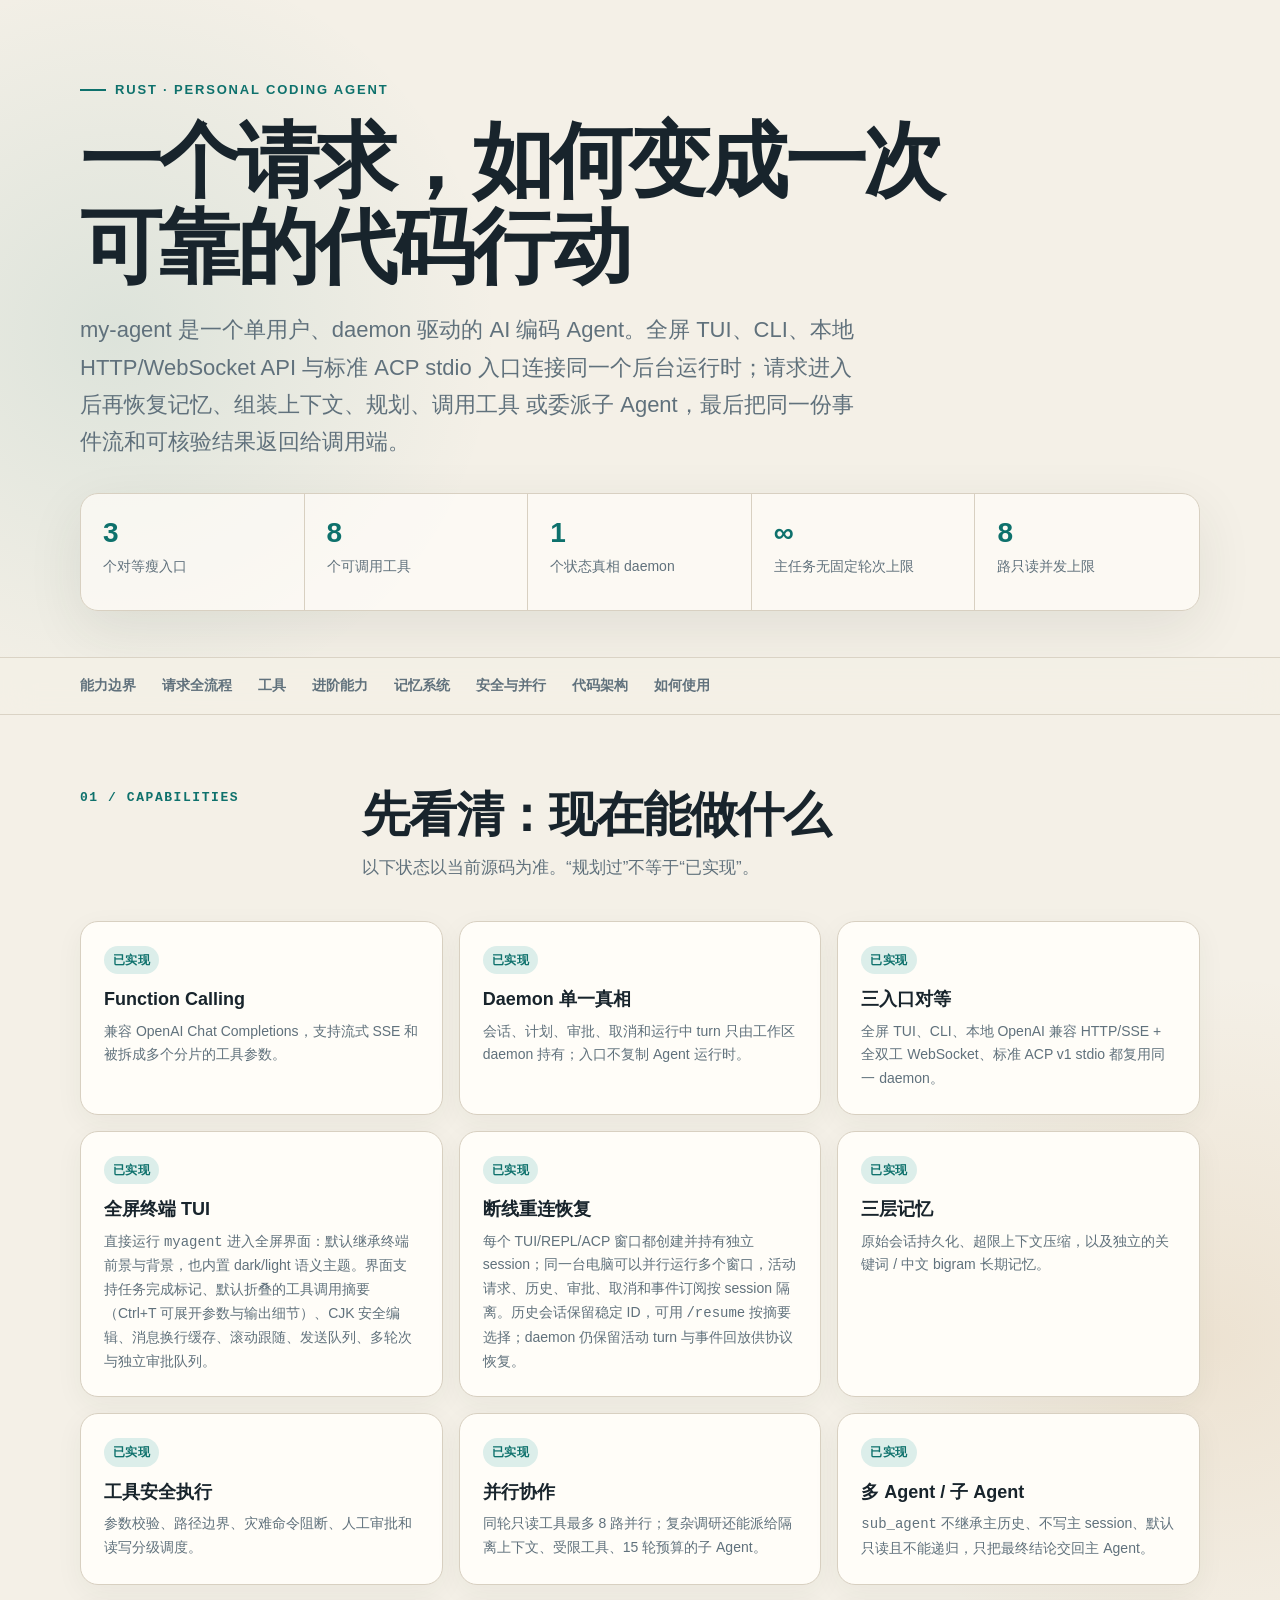
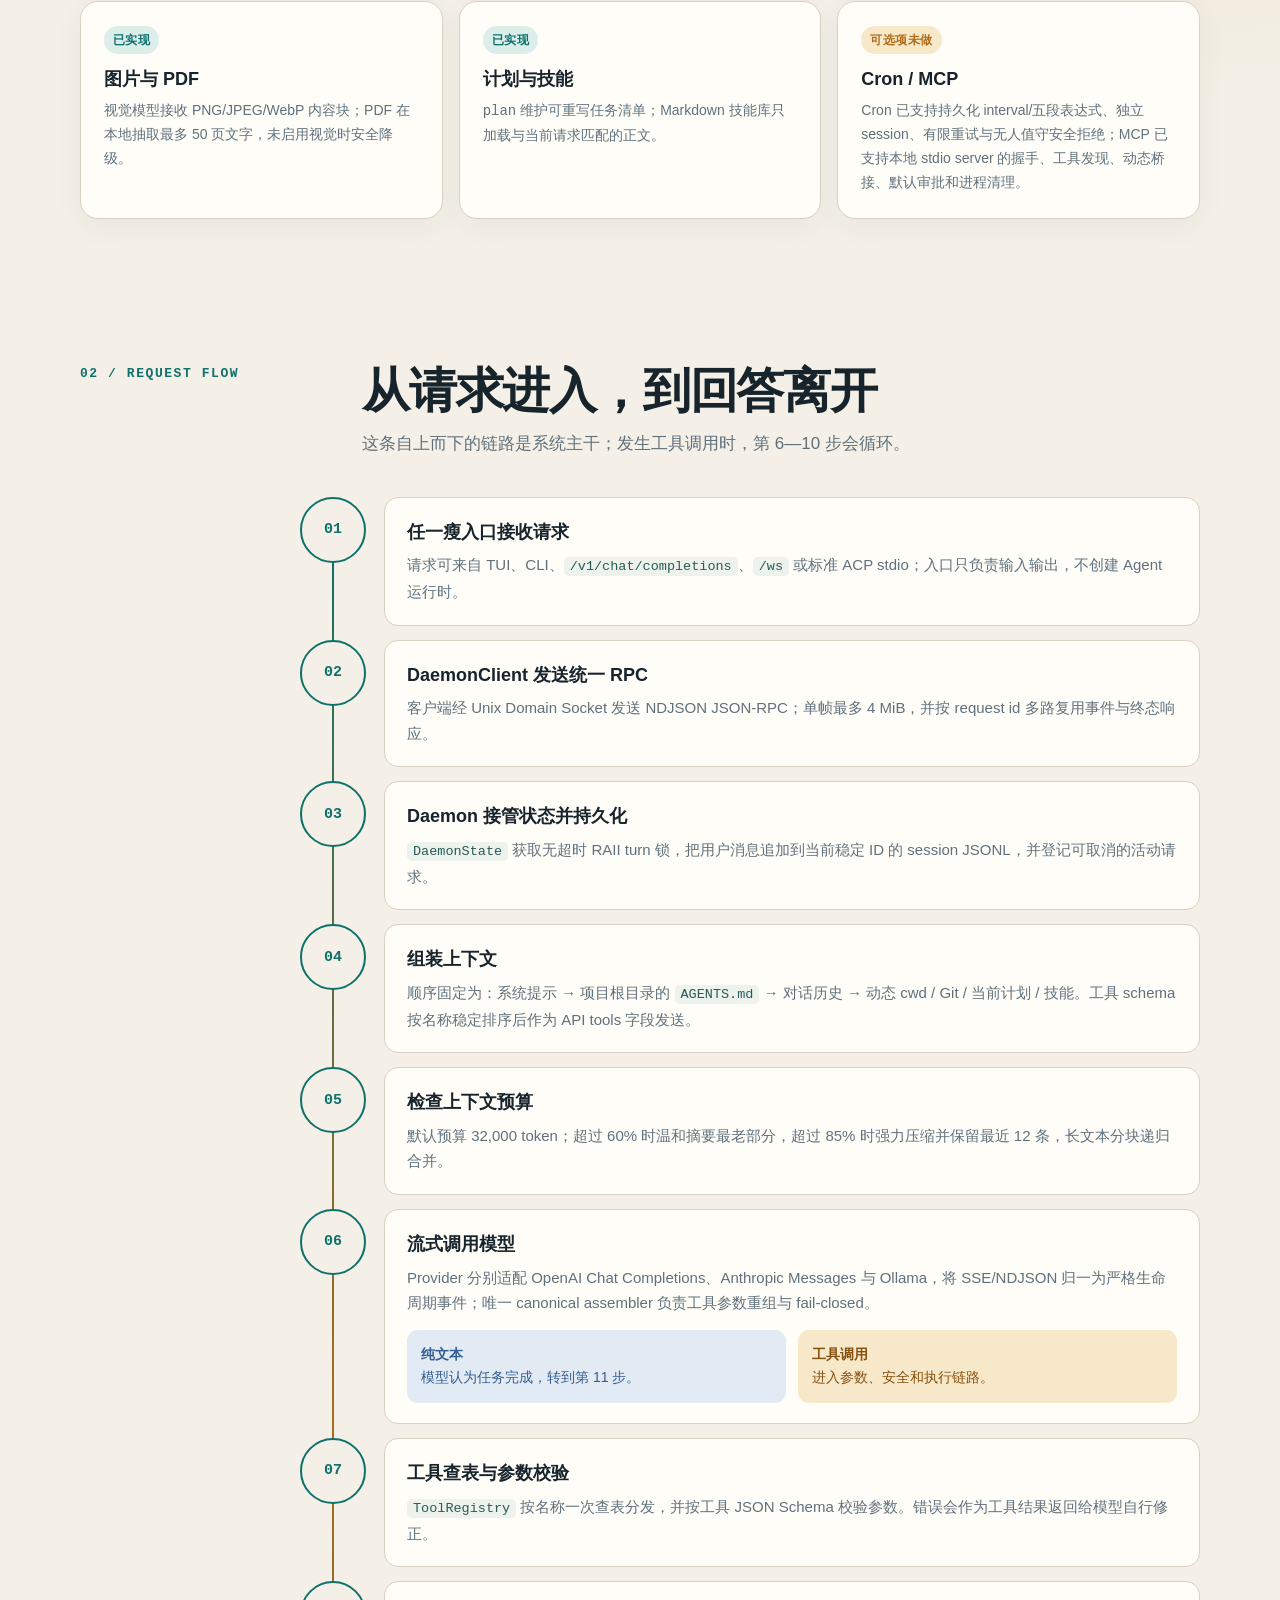
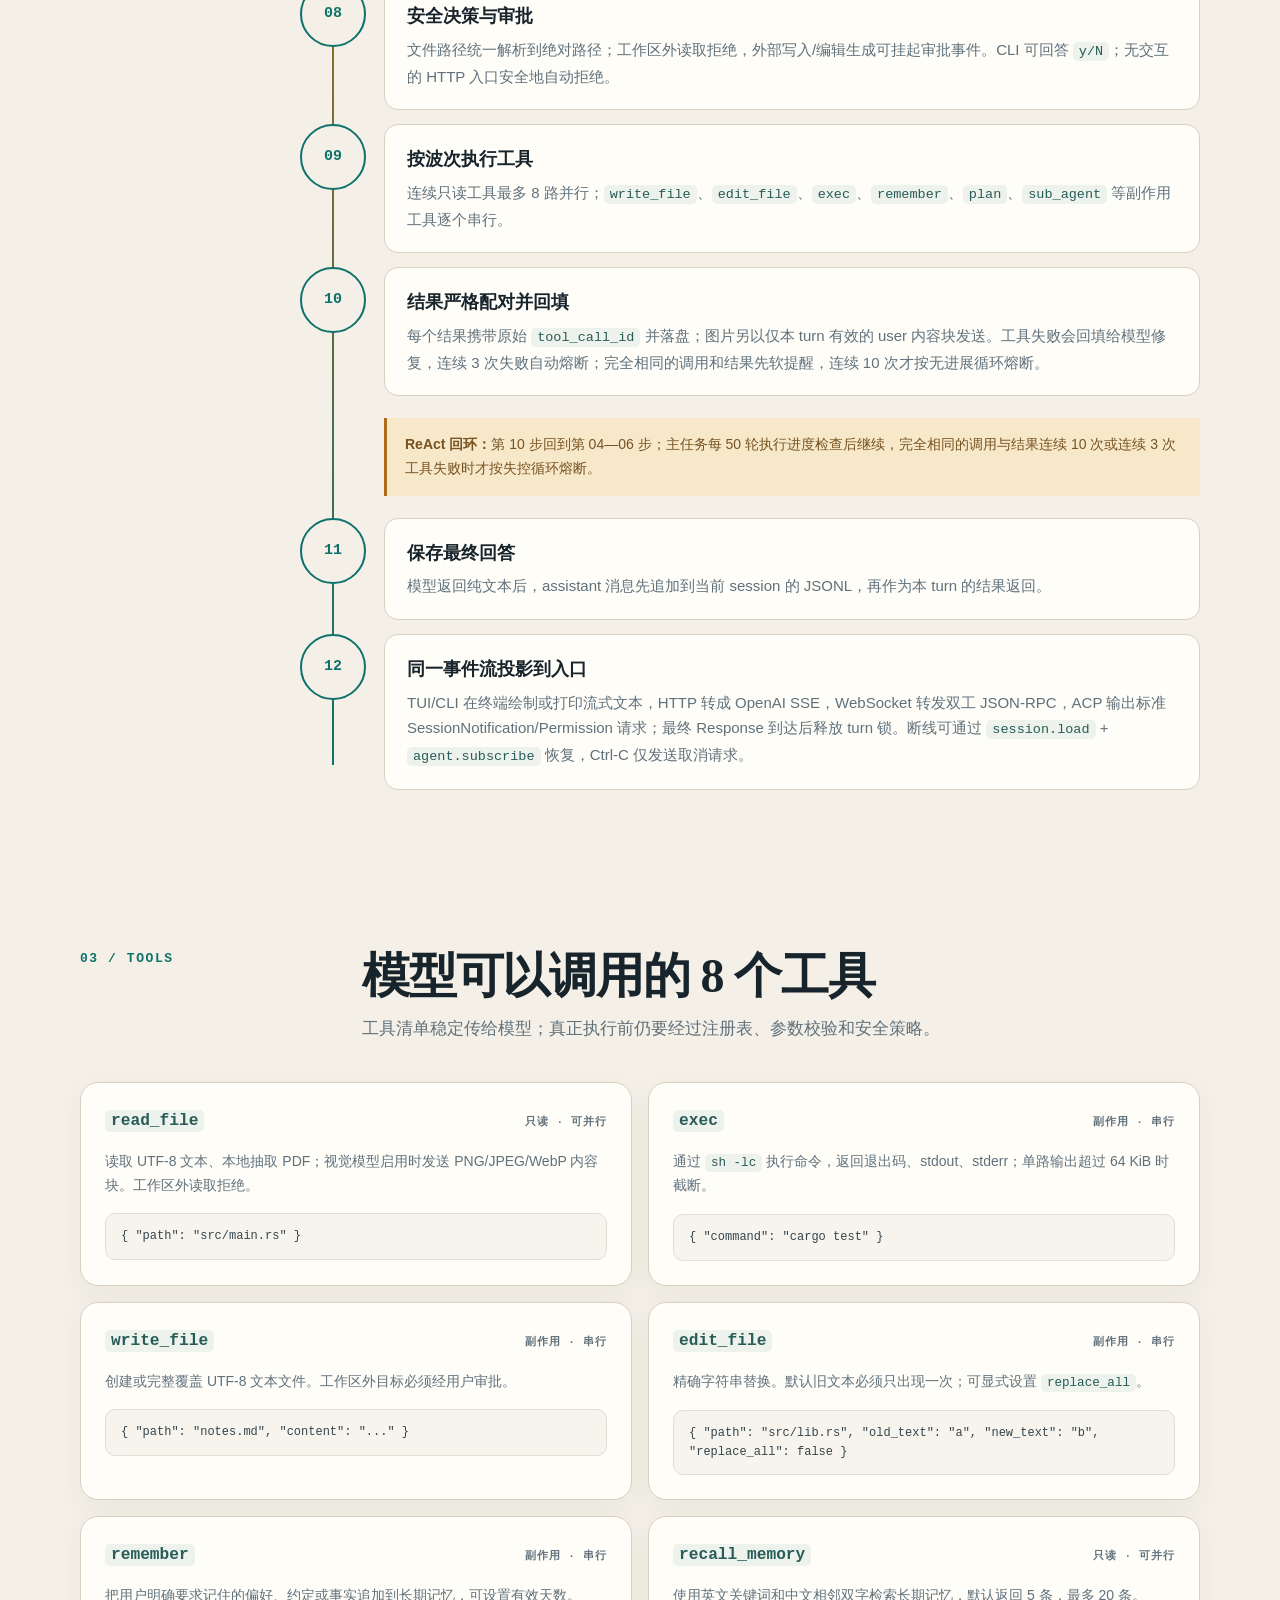
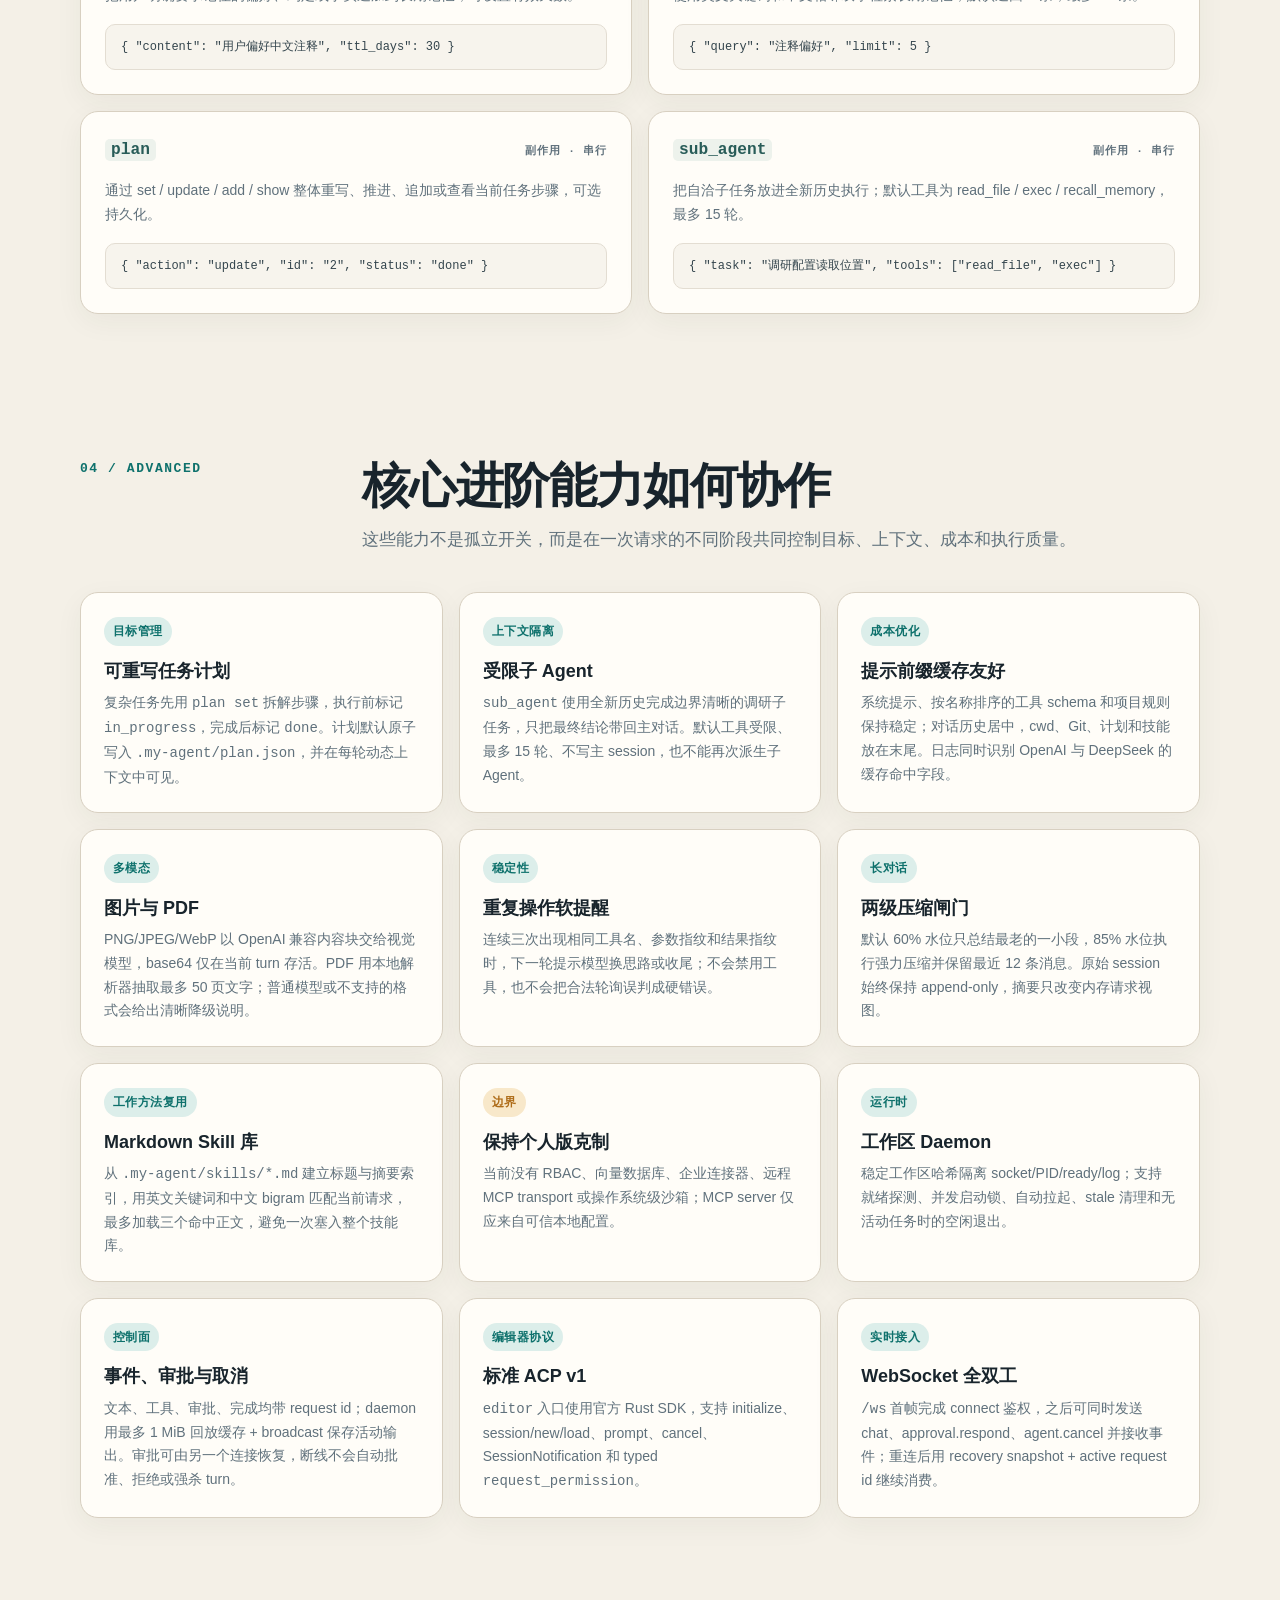
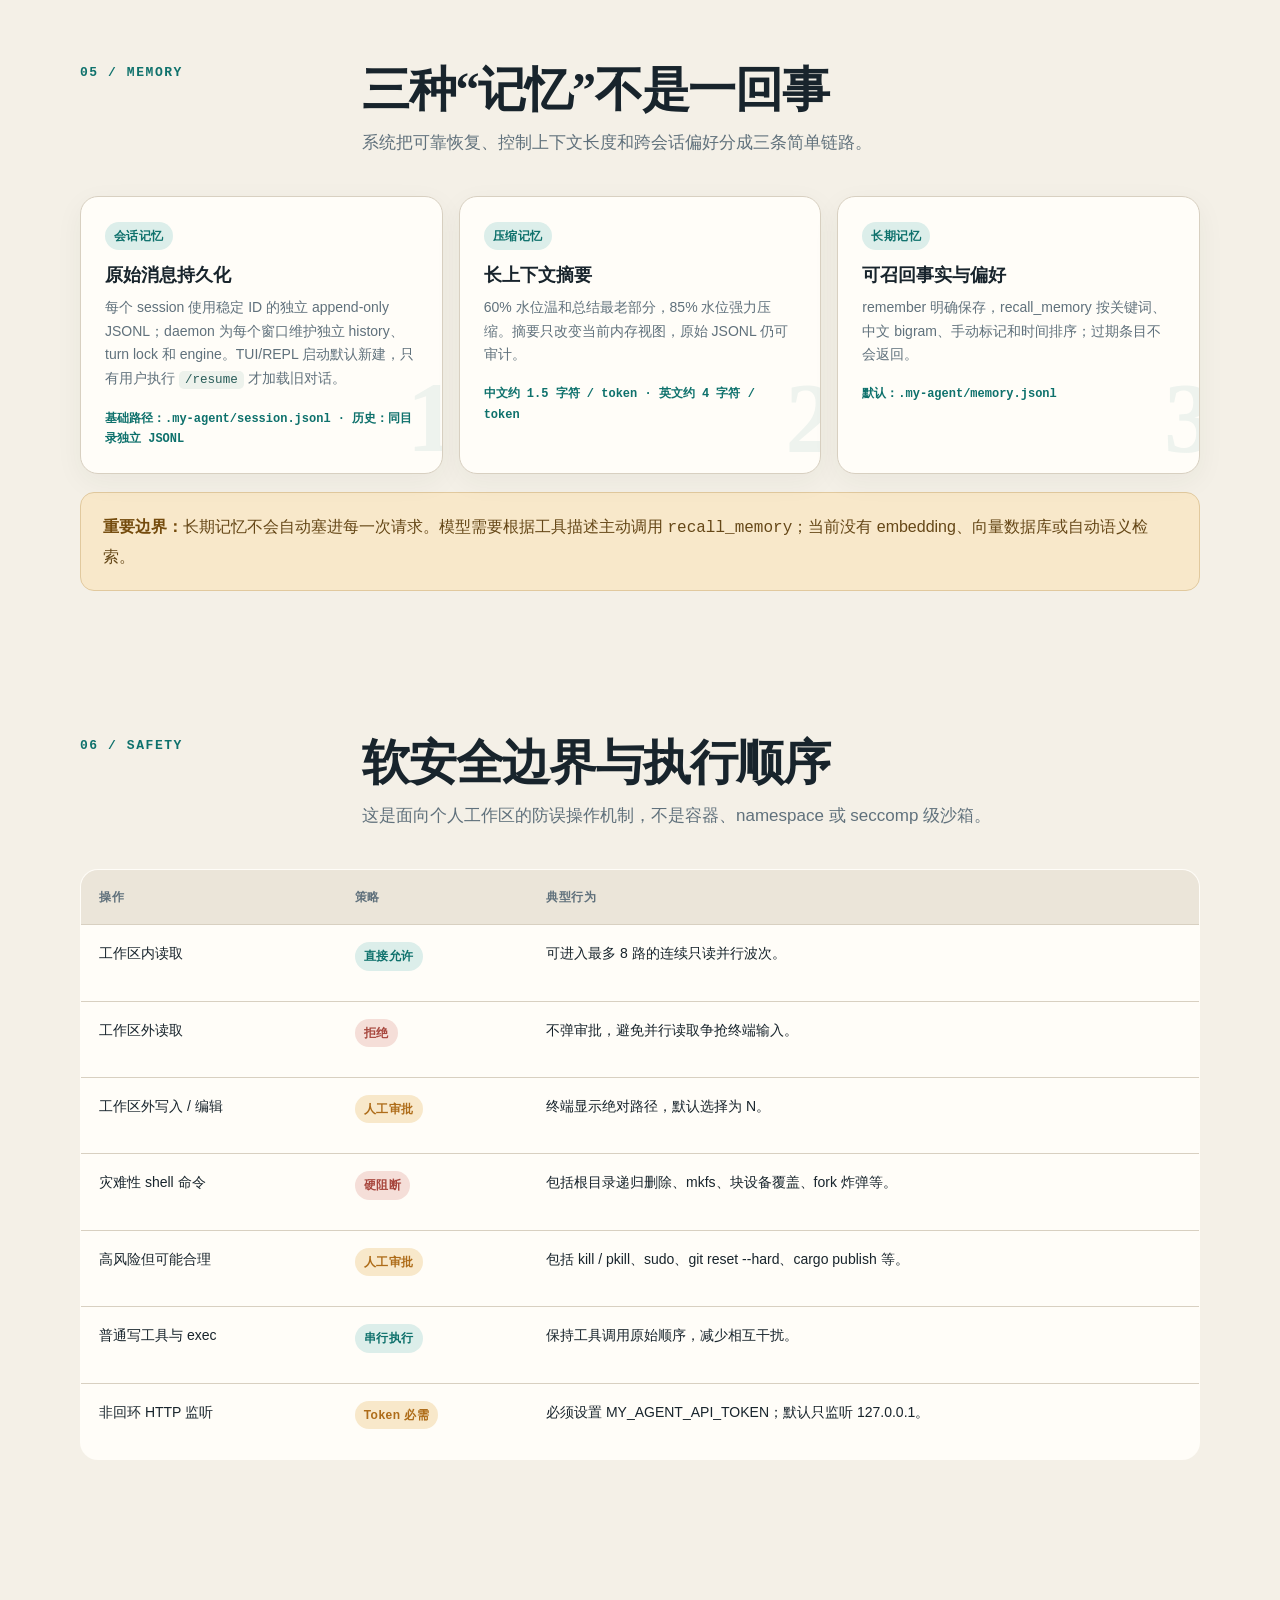
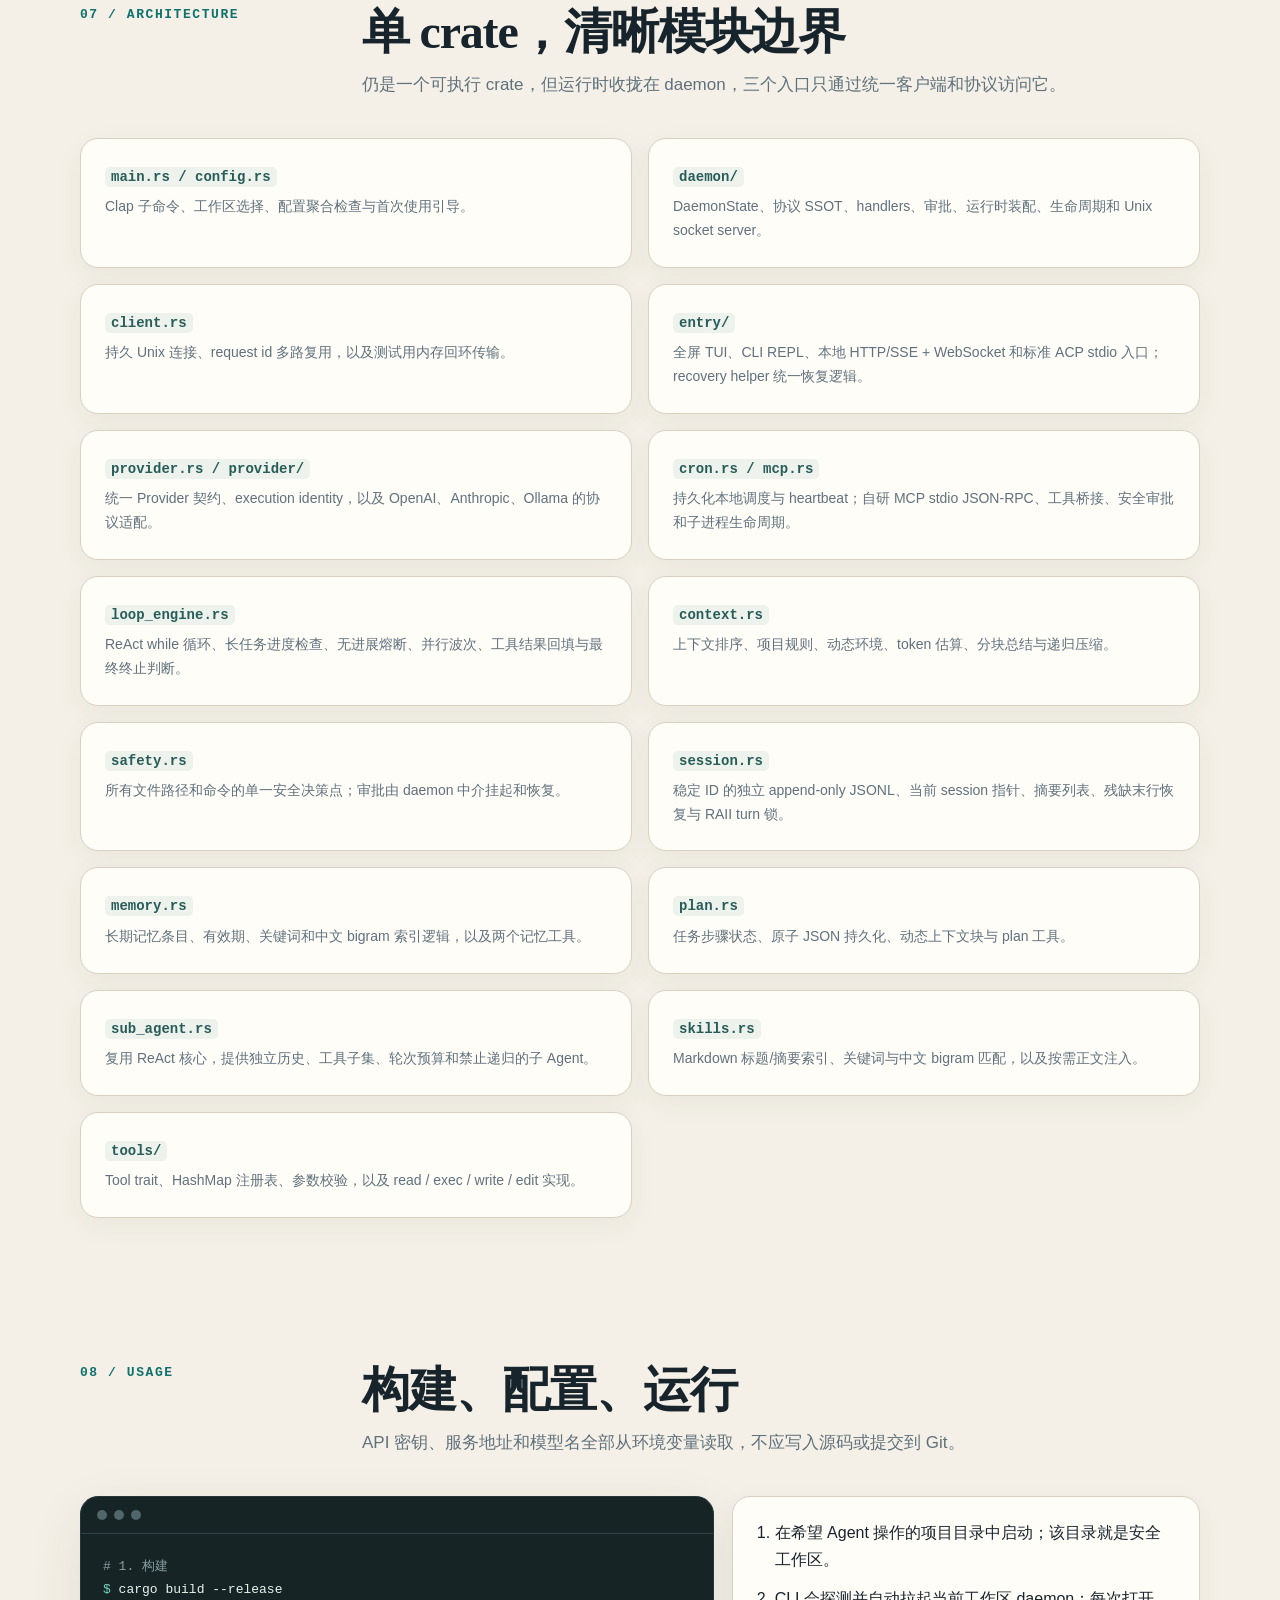
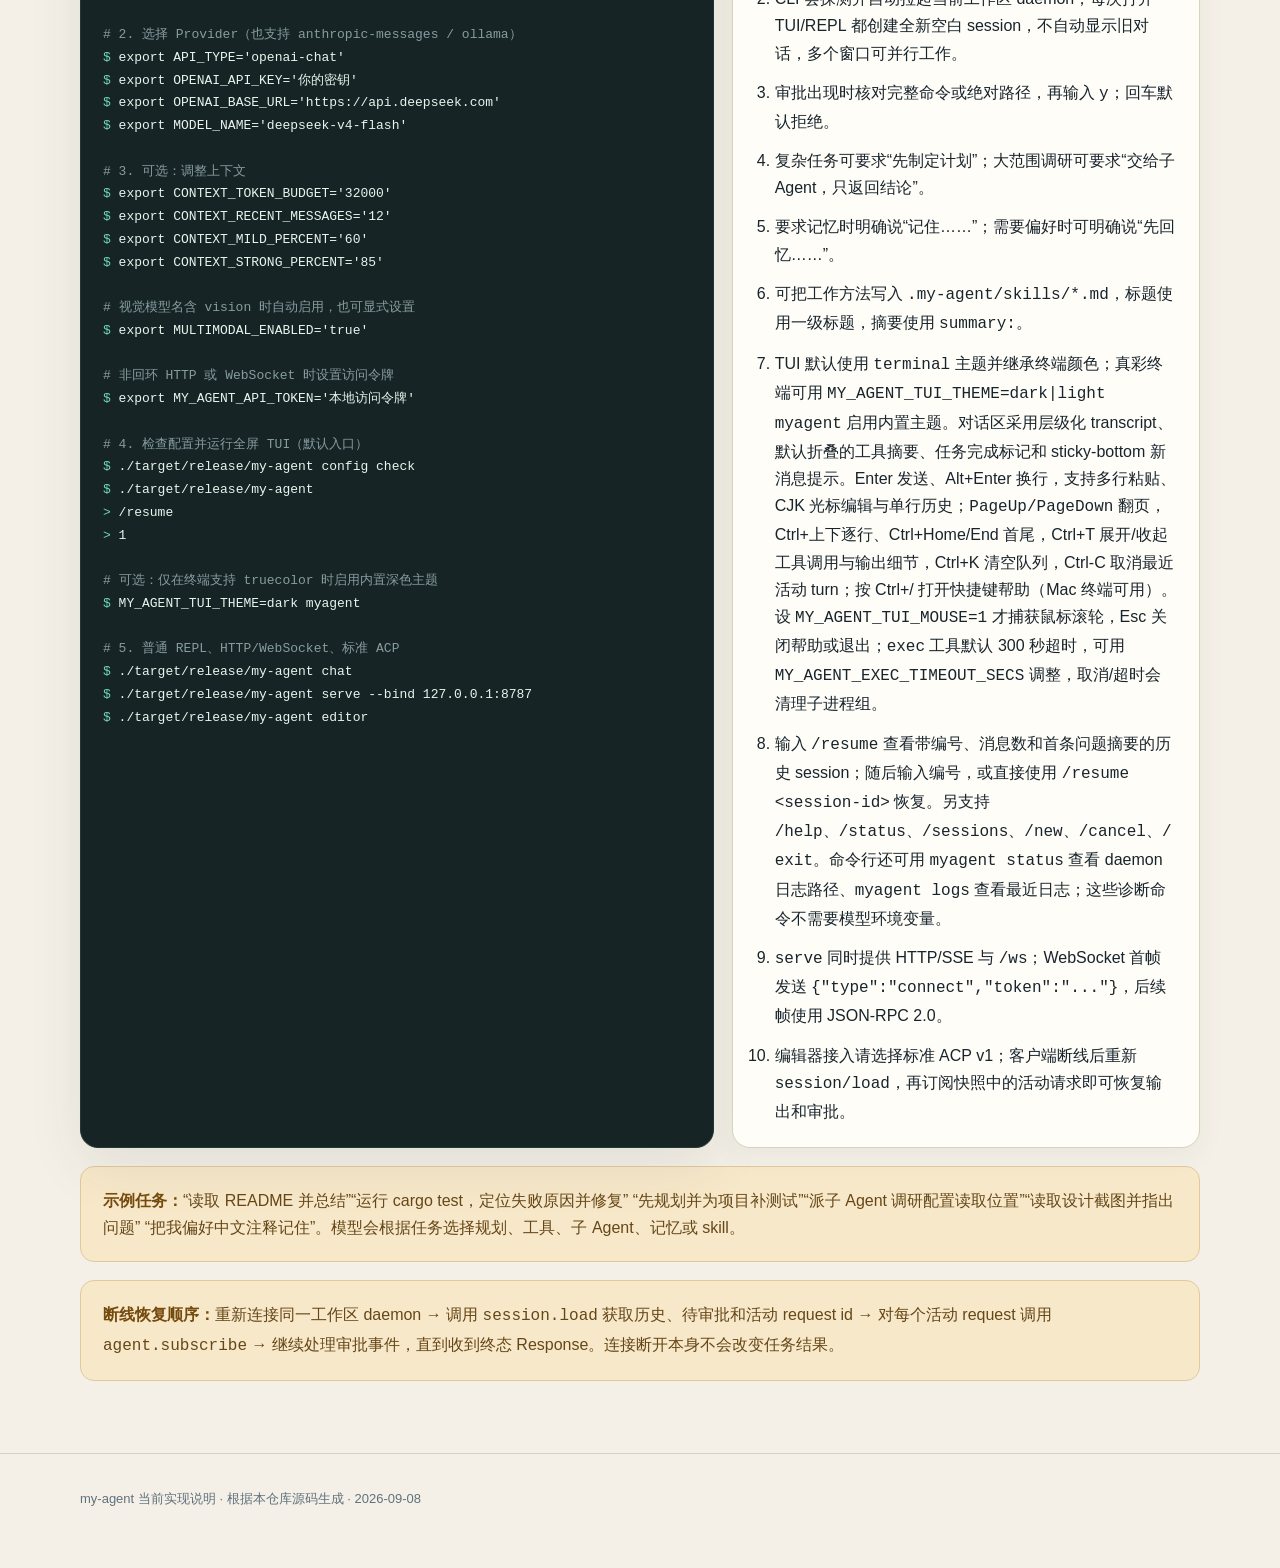
==== docs/agent-system.html @ 60de04d2 "feat: improve agent reliability and tui feedback" ====
<!doctype html>
<html lang="zh-CN">
<head>
  <meta charset="utf-8">
  <meta name="viewport" content="width=device-width, initial-scale=1">
  <meta name="description" content="my-agent daemon、三入口、请求处理流程、工具、记忆与使用说明">
  <title>my-agent 系统说明</title>
  <style>
    :root {
      color-scheme: light;
      --ink: #18242c;
      --muted: #60717c;
      --paper: #f4f0e7;
      --surface: #fffdf8;
      --surface-2: #ebe5d9;
      --line: #d8d0c1;
      --teal: #0e716c;
      --teal-soft: #dceeea;
      --amber: #ae6c19;
      --amber-soft: #f8e8ca;
      --red: #a7463d;
      --red-soft: #f5ded8;
      --blue: #355e91;
      --blue-soft: #e2eaf4;
      --shadow: 0 18px 55px rgba(46, 52, 49, 0.09);
      --radius: 18px;
      --content: 1120px;
    }

    * { box-sizing: border-box; }

    html {
      scroll-behavior: smooth;
      background: var(--paper);
    }

    body {
      margin: 0;
      color: var(--ink);
      background:
        radial-gradient(circle at 9% 3%, rgba(14, 113, 108, 0.10), transparent 24rem),
        radial-gradient(circle at 95% 12%, rgba(174, 108, 25, 0.10), transparent 23rem),
        var(--paper);
      font-family: ui-sans-serif, -apple-system, BlinkMacSystemFont, "Segoe UI", "PingFang SC",
        "Hiragino Sans GB", "Microsoft YaHei", sans-serif;
      line-height: 1.7;
    }

    a { color: inherit; }

    code, pre {
      font-family: ui-monospace, SFMono-Regular, Menlo, Monaco, Consolas, "Liberation Mono", monospace;
    }

    .shell {
      width: min(calc(100% - 32px), var(--content));
      margin: 0 auto;
    }

    .hero {
      padding: 72px 0 46px;
    }

    .eyebrow {
      display: inline-flex;
      align-items: center;
      gap: 9px;
      margin-bottom: 18px;
      color: var(--teal);
      font-size: 13px;
      font-weight: 800;
      letter-spacing: 0.14em;
      text-transform: uppercase;
    }

    .eyebrow::before {
      width: 26px;
      height: 2px;
      background: currentColor;
      content: "";
    }

    h1, h2, h3, p { margin-top: 0; }

    h1 {
      max-width: 920px;
      margin-bottom: 20px;
      font-family: ui-serif, Georgia, "Songti SC", serif;
      font-size: clamp(42px, 7.2vw, 82px);
      font-weight: 650;
      letter-spacing: -0.045em;
      line-height: 1.05;
    }

    .lead {
      max-width: 790px;
      margin-bottom: 32px;
      color: var(--muted);
      font-size: clamp(17px, 2.2vw, 22px);
    }

    .hero-strip {
      display: grid;
      grid-template-columns: repeat(5, 1fr);
      border: 1px solid var(--line);
      border-radius: var(--radius);
      overflow: hidden;
      background: rgba(255, 253, 248, 0.72);
      box-shadow: var(--shadow);
    }

    .metric {
      min-height: 116px;
      padding: 22px;
      border-right: 1px solid var(--line);
    }

    .metric:last-child { border-right: 0; }

    .metric strong {
      display: block;
      margin-bottom: 3px;
      color: var(--teal);
      font-size: 28px;
      line-height: 1.2;
    }

    .metric span {
      color: var(--muted);
      font-size: 14px;
    }

    .toc {
      position: sticky;
      z-index: 10;
      top: 0;
      border-block: 1px solid rgba(216, 208, 193, 0.9);
      background: rgba(244, 240, 231, 0.92);
      backdrop-filter: blur(16px);
    }

    .toc-inner {
      display: flex;
      gap: 26px;
      align-items: center;
      min-height: 56px;
      overflow-x: auto;
      scrollbar-width: none;
    }

    .toc-inner::-webkit-scrollbar { display: none; }

    .toc a {
      flex: 0 0 auto;
      color: var(--muted);
      font-size: 14px;
      font-weight: 700;
      text-decoration: none;
    }

    .toc a:hover { color: var(--teal); }

    section {
      padding: 72px 0;
      scroll-margin-top: 56px;
    }

    .section-head {
      display: grid;
      grid-template-columns: 230px 1fr;
      gap: 52px;
      margin-bottom: 38px;
    }

    .section-index {
      color: var(--teal);
      font-family: ui-monospace, monospace;
      font-size: 13px;
      font-weight: 800;
      letter-spacing: 0.12em;
    }

    h2 {
      margin-bottom: 12px;
      font-family: ui-serif, Georgia, "Songti SC", serif;
      font-size: clamp(30px, 4vw, 48px);
      font-weight: 650;
      letter-spacing: -0.025em;
      line-height: 1.15;
    }

    .section-copy {
      max-width: 760px;
      margin: 0;
      color: var(--muted);
      font-size: 17px;
    }

    .status-grid,
    .tool-grid,
    .memory-grid,
    .module-grid {
      display: grid;
      gap: 16px;
    }

    .status-grid { grid-template-columns: repeat(3, 1fr); }
    .tool-grid { grid-template-columns: repeat(2, 1fr); }
    .memory-grid { grid-template-columns: repeat(3, 1fr); }
    .module-grid { grid-template-columns: repeat(2, 1fr); }

    .panel {
      border: 1px solid var(--line);
      border-radius: var(--radius);
      background: var(--surface);
      box-shadow: 0 8px 28px rgba(46, 52, 49, 0.05);
    }

    .status-card { padding: 23px; }

    .status-card h3,
    .tool-card h3,
    .memory-card h3,
    .module-card h3 {
      margin-bottom: 8px;
      font-size: 18px;
      line-height: 1.35;
    }

    .status-card p,
    .tool-card p,
    .memory-card p,
    .module-card p {
      margin-bottom: 0;
      color: var(--muted);
      font-size: 14px;
    }

    .badge {
      display: inline-block;
      margin-bottom: 13px;
      padding: 4px 9px;
      border-radius: 999px;
      font-size: 12px;
      font-weight: 800;
      letter-spacing: 0.04em;
    }

    .done { color: var(--teal); background: var(--teal-soft); }
    .limited { color: var(--amber); background: var(--amber-soft); }
    .absent { color: var(--red); background: var(--red-soft); }

    .flow {
      position: relative;
      max-width: 900px;
      margin-left: auto;
    }

    .flow::before {
      position: absolute;
      top: 25px;
      bottom: 25px;
      left: 32px;
      width: 2px;
      background: linear-gradient(var(--teal), var(--amber), var(--teal));
      content: "";
    }

    .step {
      position: relative;
      display: grid;
      grid-template-columns: 66px 1fr;
      gap: 18px;
      margin-bottom: 14px;
    }

    .step-no {
      z-index: 1;
      display: grid;
      width: 66px;
      height: 66px;
      place-items: center;
      border: 2px solid var(--teal);
      border-radius: 50%;
      color: var(--teal);
      background: var(--paper);
      font-family: ui-monospace, monospace;
      font-size: 15px;
      font-weight: 900;
    }

    .step-body {
      padding: 19px 22px 20px;
      border: 1px solid var(--line);
      border-radius: 14px;
      background: var(--surface);
    }

    .step-body h3 {
      margin-bottom: 5px;
      font-size: 18px;
    }

    .step-body p {
      margin-bottom: 0;
      color: var(--muted);
      font-size: 15px;
    }

    .step-body code,
    .tool-card code,
    .memory-card code,
    .module-card code {
      padding: 2px 6px;
      border-radius: 5px;
      color: #285c58;
      background: #edf2ec;
      font-size: 0.9em;
    }

    .branch {
      display: grid;
      grid-template-columns: 1fr 1fr;
      gap: 12px;
      margin-top: 14px;
    }

    .branch > div {
      padding: 13px 14px;
      border-radius: 11px;
      font-size: 14px;
    }

    .branch-text { background: var(--blue-soft); color: var(--blue); }
    .branch-tools { background: var(--amber-soft); color: #86510f; }

    .loop-note {
      margin: 22px 0 22px 84px;
      padding: 15px 18px;
      border-left: 3px solid var(--amber);
      color: #765321;
      background: var(--amber-soft);
      font-size: 14px;
    }

    .tool-card,
    .memory-card,
    .module-card {
      padding: 24px;
    }

    .tool-head {
      display: flex;
      justify-content: space-between;
      gap: 16px;
      align-items: baseline;
      margin-bottom: 9px;
    }

    .tool-kind {
      flex: 0 0 auto;
      color: var(--muted);
      font-family: ui-monospace, monospace;
      font-size: 11px;
      font-weight: 800;
      letter-spacing: 0.08em;
      text-transform: uppercase;
    }

    .params {
      margin: 16px 0 0;
      padding: 13px 15px;
      border: 1px solid #e3ddd2;
      border-radius: 10px;
      color: #34454d;
      background: #f7f4ed;
      font-family: ui-monospace, monospace;
      font-size: 12px;
      line-height: 1.55;
    }

    .memory-card {
      position: relative;
      overflow: hidden;
    }

    .memory-card::after {
      position: absolute;
      right: -15px;
      bottom: -30px;
      color: rgba(14, 113, 108, 0.07);
      font-family: ui-serif, Georgia, serif;
      font-size: 100px;
      font-weight: 800;
      content: attr(data-number);
    }

    .memory-meta {
      margin-top: 17px;
      color: var(--teal);
      font-family: ui-monospace, monospace;
      font-size: 12px;
      font-weight: 700;
    }

    .notice {
      margin-top: 18px;
      padding: 20px 22px;
      border: 1px solid #e1c99e;
      border-radius: 14px;
      color: #654717;
      background: var(--amber-soft);
    }

    .notice strong { color: #744b0d; }

    .safety-table {
      width: 100%;
      border-collapse: collapse;
      overflow: hidden;
      border: 1px solid var(--line);
      border-radius: var(--radius);
      background: var(--surface);
    }

    .safety-table th,
    .safety-table td {
      padding: 17px 18px;
      border-bottom: 1px solid var(--line);
      text-align: left;
      vertical-align: top;
    }

    .safety-table tr:last-child td { border-bottom: 0; }

    .safety-table th {
      color: var(--muted);
      background: var(--surface-2);
      font-size: 12px;
      letter-spacing: 0.06em;
      text-transform: uppercase;
    }

    .safety-table td { font-size: 14px; }

    .run-layout {
      display: grid;
      grid-template-columns: minmax(0, 1.15fr) minmax(300px, 0.85fr);
      gap: 18px;
    }

    .run-layout > * { min-width: 0; }

    .terminal {
      overflow: hidden;
      border: 1px solid #26373a;
      border-radius: var(--radius);
      color: #eaf4ed;
      background: #162426;
      box-shadow: var(--shadow);
    }

    .terminal-bar {
      display: flex;
      gap: 7px;
      padding: 13px 16px;
      border-bottom: 1px solid #304245;
    }

    .terminal-bar i {
      width: 10px;
      height: 10px;
      border-radius: 50%;
      background: #506669;
    }

    .terminal pre {
      max-width: 100%;
      margin: 0;
      padding: 22px;
      overflow-x: auto;
      font-size: 13px;
      line-height: 1.75;
    }

    .prompt { color: #71d5bd; }
    .comment { color: #879c9f; }

    .usage-list {
      margin: 0;
      padding: 22px 22px 22px 42px;
    }

    .usage-list li {
      margin-bottom: 12px;
      overflow-wrap: anywhere;
    }
    .usage-list li:last-child { margin-bottom: 0; }

    .module-card h3 code { font-size: 14px; }

    .footer {
      padding: 34px 0 58px;
      border-top: 1px solid var(--line);
      color: var(--muted);
      font-size: 13px;
    }

    @media (max-width: 820px) {
      .hero { padding-top: 48px; }
      .hero-strip { grid-template-columns: repeat(2, 1fr); }
      .metric { border-bottom: 1px solid var(--line); }
      .metric:nth-child(2n) { border-right: 0; }
      .metric:last-child { grid-column: 1 / -1; border-right: 0; border-bottom: 0; }
      .section-head { grid-template-columns: 1fr; gap: 8px; }
      .status-grid, .memory-grid { grid-template-columns: 1fr; }
      .run-layout { grid-template-columns: 1fr; }
    }

    @media (max-width: 620px) {
      .shell { width: min(calc(100% - 22px), var(--content)); }
      .hero-strip { grid-template-columns: 1fr; }
      .metric, .metric:nth-child(2n) { border-right: 0; }
      .metric:last-child { grid-column: auto; }
      section { padding: 52px 0; }
      .tool-grid, .module-grid { grid-template-columns: 1fr; }
      .step { grid-template-columns: 46px 1fr; gap: 11px; }
      .flow::before { left: 22px; }
      .step-no { width: 46px; height: 46px; font-size: 12px; }
      .step-body { padding: 16px; }
      .branch { grid-template-columns: 1fr; }
      .loop-note { margin-left: 57px; }
      .safety-table { display: block; overflow-x: auto; }
      .usage-list code { overflow-wrap: anywhere; word-break: break-word; }
    }

    @media print {
      :root { --paper: #fff; --surface: #fff; }
      .toc { display: none; }
      body { background: #fff; }
      section { padding: 32px 0; break-inside: avoid; }
      .panel, .terminal, .hero-strip { box-shadow: none; }
      .flow::before { print-color-adjust: exact; }
    }
  </style>
</head>
<body>
  <header class="hero shell">
    <div class="eyebrow">Rust · Personal Coding Agent</div>
    <h1>一个请求，如何变成一次可靠的代码行动</h1>
    <p class="lead">
      my-agent 是一个单用户、daemon 驱动的 AI 编码 Agent。全屏 TUI、CLI、本地 HTTP/WebSocket API 与标准 ACP
      stdio 入口连接同一个后台运行时；请求进入后再恢复记忆、组装上下文、规划、调用工具
      或委派子 Agent，最后把同一份事件流和可核验结果返回给调用端。
    </p>
    <div class="hero-strip" aria-label="系统关键指标">
      <div class="metric"><strong>3</strong><span>个对等瘦入口</span></div>
      <div class="metric"><strong>8</strong><span>个可调用工具</span></div>
      <div class="metric"><strong>1</strong><span>个状态真相 daemon</span></div>
      <div class="metric"><strong>∞</strong><span>主任务无固定轮次上限</span></div>
      <div class="metric"><strong>8</strong><span>路只读并发上限</span></div>
    </div>
  </header>

  <nav class="toc" aria-label="页面导航">
    <div class="shell toc-inner">
      <a href="#capabilities">能力边界</a>
      <a href="#request-flow">请求全流程</a>
      <a href="#tools">工具</a>
      <a href="#advanced">进阶能力</a>
      <a href="#memory">记忆系统</a>
      <a href="#safety">安全与并行</a>
      <a href="#architecture">代码架构</a>
      <a href="#usage">如何使用</a>
    </div>
  </nav>

  <main>
    <section id="capabilities" class="shell">
      <div class="section-head">
        <div class="section-index">01 / CAPABILITIES</div>
        <div>
          <h2>先看清：现在能做什么</h2>
          <p class="section-copy">以下状态以当前源码为准。“规划过”不等于“已实现”。</p>
        </div>
      </div>
      <div class="status-grid">
        <article class="panel status-card">
          <span class="badge done">已实现</span>
          <h3>Function Calling</h3>
          <p>兼容 OpenAI Chat Completions，支持流式 SSE 和被拆成多个分片的工具参数。</p>
        </article>
        <article class="panel status-card">
          <span class="badge done">已实现</span>
          <h3>Daemon 单一真相</h3>
          <p>会话、计划、审批、取消和运行中 turn 只由工作区 daemon 持有；入口不复制 Agent 运行时。</p>
        </article>
        <article class="panel status-card">
          <span class="badge done">已实现</span>
          <h3>三入口对等</h3>
          <p>全屏 TUI、CLI、本地 OpenAI 兼容 HTTP/SSE + 全双工 WebSocket、标准 ACP v1 stdio 都复用同一 daemon。</p>
        </article>
        <article class="panel status-card">
          <span class="badge done">已实现</span>
          <h3>全屏终端 TUI</h3>
          <p>直接运行 <code>myagent</code> 进入全屏界面：默认继承终端前景与背景，也内置 dark/light 语义主题。界面支持任务完成标记、默认折叠的工具调用摘要（Ctrl+T 可展开参数与输出细节）、CJK 安全编辑、消息换行缓存、滚动跟随、发送队列、多轮次与独立审批队列。</p>
        </article>
        <article class="panel status-card">
          <span class="badge done">已实现</span>
          <h3>断线重连恢复</h3>
          <p>每个 TUI/REPL/ACP 窗口都创建并持有独立 session；同一台电脑可以并行运行多个窗口，活动请求、历史、审批、取消和事件订阅按 session 隔离。历史会话保留稳定 ID，可用 <code>/resume</code> 按摘要选择；daemon 仍保留活动 turn 与事件回放供协议恢复。</p>
        </article>
        <article class="panel status-card">
          <span class="badge done">已实现</span>
          <h3>三层记忆</h3>
          <p>原始会话持久化、超限上下文压缩，以及独立的关键词 / 中文 bigram 长期记忆。</p>
        </article>
        <article class="panel status-card">
          <span class="badge done">已实现</span>
          <h3>工具安全执行</h3>
          <p>参数校验、路径边界、灾难命令阻断、人工审批和读写分级调度。</p>
        </article>
        <article class="panel status-card">
          <span class="badge done">已实现</span>
          <h3>并行协作</h3>
          <p>同轮只读工具最多 8 路并行；复杂调研还能派给隔离上下文、受限工具、15 轮预算的子 Agent。</p>
        </article>
        <article class="panel status-card">
          <span class="badge done">已实现</span>
          <h3>多 Agent / 子 Agent</h3>
          <p><code>sub_agent</code> 不继承主历史、不写主 session、默认只读且不能递归，只把最终结论交回主 Agent。</p>
        </article>
        <article class="panel status-card">
          <span class="badge done">已实现</span>
          <h3>图片与 PDF</h3>
          <p>视觉模型接收 PNG/JPEG/WebP 内容块；PDF 在本地抽取最多 50 页文字，未启用视觉时安全降级。</p>
        </article>
        <article class="panel status-card">
          <span class="badge done">已实现</span>
          <h3>计划与技能</h3>
          <p><code>plan</code> 维护可重写任务清单；Markdown 技能库只加载与当前请求匹配的正文。</p>
        </article>
        <article class="panel status-card">
          <span class="badge limited">可选项未做</span>
          <h3>Cron / MCP</h3>
          <p>Cron 已支持持久化 interval/五段表达式、独立 session、有限重试与无人值守安全拒绝；MCP 已支持本地 stdio server 的握手、工具发现、动态桥接、默认审批和进程清理。</p>
        </article>
      </div>
    </section>

    <section id="request-flow" class="shell">
      <div class="section-head">
        <div class="section-index">02 / REQUEST FLOW</div>
        <div>
          <h2>从请求进入，到回答离开</h2>
          <p class="section-copy">这条自上而下的链路是系统主干；发生工具调用时，第 6—10 步会循环。</p>
        </div>
      </div>

      <div class="flow">
        <article class="step">
          <div class="step-no">01</div>
          <div class="step-body">
            <h3>任一瘦入口接收请求</h3>
            <p>请求可来自 TUI、CLI、<code>/v1/chat/completions</code>、<code>/ws</code> 或标准 ACP stdio；入口只负责输入输出，不创建 Agent 运行时。</p>
          </div>
        </article>
        <article class="step">
          <div class="step-no">02</div>
          <div class="step-body">
            <h3>DaemonClient 发送统一 RPC</h3>
            <p>客户端经 Unix Domain Socket 发送 NDJSON JSON-RPC；单帧最多 4 MiB，并按 request id 多路复用事件与终态响应。</p>
          </div>
        </article>
        <article class="step">
          <div class="step-no">03</div>
          <div class="step-body">
            <h3>Daemon 接管状态并持久化</h3>
            <p><code>DaemonState</code> 获取无超时 RAII turn 锁，把用户消息追加到当前稳定 ID 的 session JSONL，并登记可取消的活动请求。</p>
          </div>
        </article>
        <article class="step">
          <div class="step-no">04</div>
          <div class="step-body">
            <h3>组装上下文</h3>
            <p>顺序固定为：系统提示 → 项目根目录的 <code>AGENTS.md</code> → 对话历史 → 动态 cwd / Git / 当前计划 / 技能。工具 schema 按名称稳定排序后作为 API tools 字段发送。</p>
          </div>
        </article>
        <article class="step">
          <div class="step-no">05</div>
          <div class="step-body">
            <h3>检查上下文预算</h3>
            <p>默认预算 32,000 token；超过 60% 时温和摘要最老部分，超过 85% 时强力压缩并保留最近 12 条，长文本分块递归合并。</p>
          </div>
        </article>
        <article class="step">
          <div class="step-no">06</div>
          <div class="step-body">
            <h3>流式调用模型</h3>
            <p>Provider 分别适配 OpenAI Chat Completions、Anthropic Messages 与 Ollama，将 SSE/NDJSON 归一为严格生命周期事件；唯一 canonical assembler 负责工具参数重组与 fail-closed。</p>
            <div class="branch">
              <div class="branch-text"><strong>纯文本</strong><br>模型认为任务完成，转到第 11 步。</div>
              <div class="branch-tools"><strong>工具调用</strong><br>进入参数、安全和执行链路。</div>
            </div>
          </div>
        </article>
        <article class="step">
          <div class="step-no">07</div>
          <div class="step-body">
            <h3>工具查表与参数校验</h3>
            <p><code>ToolRegistry</code> 按名称一次查表分发，并按工具 JSON Schema 校验参数。错误会作为工具结果返回给模型自行修正。</p>
          </div>
        </article>
        <article class="step">
          <div class="step-no">08</div>
          <div class="step-body">
            <h3>安全决策与审批</h3>
            <p>文件路径统一解析到绝对路径；工作区外读取拒绝，外部写入/编辑生成可挂起审批事件。CLI 可回答 <code>y/N</code>；无交互的 HTTP 入口安全地自动拒绝。</p>
          </div>
        </article>
        <article class="step">
          <div class="step-no">09</div>
          <div class="step-body">
            <h3>按波次执行工具</h3>
            <p>连续只读工具最多 8 路并行；<code>write_file</code>、<code>edit_file</code>、<code>exec</code>、<code>remember</code>、<code>plan</code>、<code>sub_agent</code> 等副作用工具逐个串行。</p>
          </div>
        </article>
        <article class="step">
          <div class="step-no">10</div>
          <div class="step-body">
            <h3>结果严格配对并回填</h3>
            <p>每个结果携带原始 <code>tool_call_id</code> 并落盘；图片另以仅本 turn 有效的 user 内容块发送。工具失败会回填给模型修复，连续 3 次失败自动熔断；完全相同的调用和结果先软提醒，连续 10 次才按无进展循环熔断。</p>
          </div>
        </article>
        <div class="loop-note"><strong>ReAct 回环：</strong>第 10 步回到第 04—06 步；主任务每 50 轮执行进度检查后继续，完全相同的调用与结果连续 10 次或连续 3 次工具失败时才按失控循环熔断。</div>
        <article class="step">
          <div class="step-no">11</div>
          <div class="step-body">
            <h3>保存最终回答</h3>
            <p>模型返回纯文本后，assistant 消息先追加到当前 session 的 JSONL，再作为本 turn 的结果返回。</p>
          </div>
        </article>
        <article class="step">
          <div class="step-no">12</div>
          <div class="step-body">
            <h3>同一事件流投影到入口</h3>
            <p>TUI/CLI 在终端绘制或打印流式文本，HTTP 转成 OpenAI SSE，WebSocket 转发双工 JSON-RPC，ACP 输出标准 SessionNotification/Permission 请求；最终 Response 到达后释放 turn 锁。断线可通过 <code>session.load</code> + <code>agent.subscribe</code> 恢复，Ctrl-C 仅发送取消请求。</p>
          </div>
        </article>
      </div>
    </section>

    <section id="tools" class="shell">
      <div class="section-head">
        <div class="section-index">03 / TOOLS</div>
        <div>
          <h2>模型可以调用的 8 个工具</h2>
          <p class="section-copy">工具清单稳定传给模型；真正执行前仍要经过注册表、参数校验和安全策略。</p>
        </div>
      </div>
      <div class="tool-grid">
        <article class="panel tool-card">
          <div class="tool-head"><h3><code>read_file</code></h3><span class="tool-kind">只读 · 可并行</span></div>
          <p>读取 UTF-8 文本、本地抽取 PDF；视觉模型启用时发送 PNG/JPEG/WebP 内容块。工作区外读取拒绝。</p>
          <div class="params">{ "path": "src/main.rs" }</div>
        </article>
        <article class="panel tool-card">
          <div class="tool-head"><h3><code>exec</code></h3><span class="tool-kind">副作用 · 串行</span></div>
          <p>通过 <code>sh -lc</code> 执行命令，返回退出码、stdout、stderr；单路输出超过 64 KiB 时截断。</p>
          <div class="params">{ "command": "cargo test" }</div>
        </article>
        <article class="panel tool-card">
          <div class="tool-head"><h3><code>write_file</code></h3><span class="tool-kind">副作用 · 串行</span></div>
          <p>创建或完整覆盖 UTF-8 文本文件。工作区外目标必须经用户审批。</p>
          <div class="params">{ "path": "notes.md", "content": "..." }</div>
        </article>
        <article class="panel tool-card">
          <div class="tool-head"><h3><code>edit_file</code></h3><span class="tool-kind">副作用 · 串行</span></div>
          <p>精确字符串替换。默认旧文本必须只出现一次；可显式设置 <code>replace_all</code>。</p>
          <div class="params">{ "path": "src/lib.rs", "old_text": "a", "new_text": "b", "replace_all": false }</div>
        </article>
        <article class="panel tool-card">
          <div class="tool-head"><h3><code>remember</code></h3><span class="tool-kind">副作用 · 串行</span></div>
          <p>把用户明确要求记住的偏好、约定或事实追加到长期记忆，可设置有效天数。</p>
          <div class="params">{ "content": "用户偏好中文注释", "ttl_days": 30 }</div>
        </article>
        <article class="panel tool-card">
          <div class="tool-head"><h3><code>recall_memory</code></h3><span class="tool-kind">只读 · 可并行</span></div>
          <p>使用英文关键词和中文相邻双字检索长期记忆，默认返回 5 条，最多 20 条。</p>
          <div class="params">{ "query": "注释偏好", "limit": 5 }</div>
        </article>
        <article class="panel tool-card">
          <div class="tool-head"><h3><code>plan</code></h3><span class="tool-kind">副作用 · 串行</span></div>
          <p>通过 set / update / add / show 整体重写、推进、追加或查看当前任务步骤，可选持久化。</p>
          <div class="params">{ "action": "update", "id": "2", "status": "done" }</div>
        </article>
        <article class="panel tool-card">
          <div class="tool-head"><h3><code>sub_agent</code></h3><span class="tool-kind">副作用 · 串行</span></div>
          <p>把自洽子任务放进全新历史执行；默认工具为 read_file / exec / recall_memory，最多 15 轮。</p>
          <div class="params">{ "task": "调研配置读取位置", "tools": ["read_file", "exec"] }</div>
        </article>
      </div>
    </section>

    <section id="advanced" class="shell">
      <div class="section-head">
        <div class="section-index">04 / ADVANCED</div>
        <div>
          <h2>核心进阶能力如何协作</h2>
          <p class="section-copy">这些能力不是孤立开关，而是在一次请求的不同阶段共同控制目标、上下文、成本和执行质量。</p>
        </div>
      </div>
      <div class="status-grid">
        <article class="panel status-card">
          <span class="badge done">目标管理</span>
          <h3>可重写任务计划</h3>
          <p>复杂任务先用 <code>plan set</code> 拆解步骤，执行前标记 <code>in_progress</code>，完成后标记 <code>done</code>。计划默认原子写入 <code>.my-agent/plan.json</code>，并在每轮动态上下文中可见。</p>
        </article>
        <article class="panel status-card">
          <span class="badge done">上下文隔离</span>
          <h3>受限子 Agent</h3>
          <p><code>sub_agent</code> 使用全新历史完成边界清晰的调研子任务，只把最终结论带回主对话。默认工具受限、最多 15 轮、不写主 session，也不能再次派生子 Agent。</p>
        </article>
        <article class="panel status-card">
          <span class="badge done">成本优化</span>
          <h3>提示前缀缓存友好</h3>
          <p>系统提示、按名称排序的工具 schema 和项目规则保持稳定；对话历史居中，cwd、Git、计划和技能放在末尾。日志同时识别 OpenAI 与 DeepSeek 的缓存命中字段。</p>
        </article>
        <article class="panel status-card">
          <span class="badge done">多模态</span>
          <h3>图片与 PDF</h3>
          <p>PNG/JPEG/WebP 以 OpenAI 兼容内容块交给视觉模型，base64 仅在当前 turn 存活。PDF 用本地解析器抽取最多 50 页文字；普通模型或不支持的格式会给出清晰降级说明。</p>
        </article>
        <article class="panel status-card">
          <span class="badge done">稳定性</span>
          <h3>重复操作软提醒</h3>
          <p>连续三次出现相同工具名、参数指纹和结果指纹时，下一轮提示模型换思路或收尾；不会禁用工具，也不会把合法轮询误判成硬错误。</p>
        </article>
        <article class="panel status-card">
          <span class="badge done">长对话</span>
          <h3>两级压缩闸门</h3>
          <p>默认 60% 水位只总结最老的一小段，85% 水位执行强力压缩并保留最近 12 条消息。原始 session 始终保持 append-only，摘要只改变内存请求视图。</p>
        </article>
        <article class="panel status-card">
          <span class="badge done">工作方法复用</span>
          <h3>Markdown Skill 库</h3>
          <p>从 <code>.my-agent/skills/*.md</code> 建立标题与摘要索引，用英文关键词和中文 bigram 匹配当前请求，最多加载三个命中正文，避免一次塞入整个技能库。</p>
        </article>
        <article class="panel status-card">
          <span class="badge limited">边界</span>
          <h3>保持个人版克制</h3>
          <p>当前没有 RBAC、向量数据库、企业连接器、远程 MCP transport 或操作系统级沙箱；MCP server 仅应来自可信本地配置。</p>
        </article>
        <article class="panel status-card">
          <span class="badge done">运行时</span>
          <h3>工作区 Daemon</h3>
          <p>稳定工作区哈希隔离 socket/PID/ready/log；支持就绪探测、并发启动锁、自动拉起、stale 清理和无活动任务时的空闲退出。</p>
        </article>
        <article class="panel status-card">
          <span class="badge done">控制面</span>
          <h3>事件、审批与取消</h3>
          <p>文本、工具、审批、完成均带 request id；daemon 用最多 1 MiB 回放缓存 + broadcast 保存活动输出。审批可由另一个连接恢复，断线不会自动批准、拒绝或强杀 turn。</p>
        </article>
        <article class="panel status-card">
          <span class="badge done">编辑器协议</span>
          <h3>标准 ACP v1</h3>
          <p><code>editor</code> 入口使用官方 Rust SDK，支持 initialize、session/new/load、prompt、cancel、SessionNotification 和 typed <code>request_permission</code>。</p>
        </article>
        <article class="panel status-card">
          <span class="badge done">实时接入</span>
          <h3>WebSocket 全双工</h3>
          <p><code>/ws</code> 首帧完成 connect 鉴权，之后可同时发送 chat、approval.respond、agent.cancel 并接收事件；重连后用 recovery snapshot + active request id 继续消费。</p>
        </article>
      </div>
    </section>

    <section id="memory" class="shell">
      <div class="section-head">
        <div class="section-index">05 / MEMORY</div>
        <div>
          <h2>三种“记忆”不是一回事</h2>
          <p class="section-copy">系统把可靠恢复、控制上下文长度和跨会话偏好分成三条简单链路。</p>
        </div>
      </div>
      <div class="memory-grid">
        <article class="panel memory-card" data-number="1">
          <span class="badge done">会话记忆</span>
          <h3>原始消息持久化</h3>
            <p>每个 session 使用稳定 ID 的独立 append-only JSONL；daemon 为每个窗口维护独立 history、turn lock 和 engine。TUI/REPL 启动默认新建，只有用户执行 <code>/resume</code> 才加载旧对话。</p>
          <div class="memory-meta">基础路径：.my-agent/session.jsonl · 历史：同目录独立 JSONL</div>
        </article>
        <article class="panel memory-card" data-number="2">
          <span class="badge done">压缩记忆</span>
          <h3>长上下文摘要</h3>
          <p>60% 水位温和总结最老部分，85% 水位强力压缩。摘要只改变当前内存视图，原始 JSONL 仍可审计。</p>
          <div class="memory-meta">中文约 1.5 字符 / token · 英文约 4 字符 / token</div>
        </article>
        <article class="panel memory-card" data-number="3">
          <span class="badge done">长期记忆</span>
          <h3>可召回事实与偏好</h3>
          <p>remember 明确保存，recall_memory 按关键词、中文 bigram、手动标记和时间排序；过期条目不会返回。</p>
          <div class="memory-meta">默认：.my-agent/memory.jsonl</div>
        </article>
      </div>
      <div class="notice">
        <strong>重要边界：</strong>长期记忆不会自动塞进每一次请求。模型需要根据工具描述主动调用
        <code>recall_memory</code>；当前没有 embedding、向量数据库或自动语义检索。
      </div>
    </section>

    <section id="safety" class="shell">
      <div class="section-head">
        <div class="section-index">06 / SAFETY</div>
        <div>
          <h2>软安全边界与执行顺序</h2>
          <p class="section-copy">这是面向个人工作区的防误操作机制，不是容器、namespace 或 seccomp 级沙箱。</p>
        </div>
      </div>
      <table class="safety-table">
        <thead>
          <tr><th>操作</th><th>策略</th><th>典型行为</th></tr>
        </thead>
        <tbody>
          <tr><td>工作区内读取</td><td><span class="badge done">直接允许</span></td><td>可进入最多 8 路的连续只读并行波次。</td></tr>
          <tr><td>工作区外读取</td><td><span class="badge absent">拒绝</span></td><td>不弹审批，避免并行读取争抢终端输入。</td></tr>
          <tr><td>工作区外写入 / 编辑</td><td><span class="badge limited">人工审批</span></td><td>终端显示绝对路径，默认选择为 N。</td></tr>
          <tr><td>灾难性 shell 命令</td><td><span class="badge absent">硬阻断</span></td><td>包括根目录递归删除、mkfs、块设备覆盖、fork 炸弹等。</td></tr>
          <tr><td>高风险但可能合理</td><td><span class="badge limited">人工审批</span></td><td>包括 kill / pkill、sudo、git reset --hard、cargo publish 等。</td></tr>
          <tr><td>普通写工具与 exec</td><td><span class="badge done">串行执行</span></td><td>保持工具调用原始顺序，减少相互干扰。</td></tr>
          <tr><td>非回环 HTTP 监听</td><td><span class="badge limited">Token 必需</span></td><td>必须设置 MY_AGENT_API_TOKEN；默认只监听 127.0.0.1。</td></tr>
        </tbody>
      </table>
    </section>

    <section id="architecture" class="shell">
      <div class="section-head">
        <div class="section-index">07 / ARCHITECTURE</div>
        <div>
          <h2>单 crate，清晰模块边界</h2>
          <p class="section-copy">仍是一个可执行 crate，但运行时收拢在 daemon，三个入口只通过统一客户端和协议访问它。</p>
        </div>
      </div>
      <div class="module-grid">
        <article class="panel module-card"><h3><code>main.rs / config.rs</code></h3><p>Clap 子命令、工作区选择、配置聚合检查与首次使用引导。</p></article>
        <article class="panel module-card"><h3><code>daemon/</code></h3><p>DaemonState、协议 SSOT、handlers、审批、运行时装配、生命周期和 Unix socket server。</p></article>
        <article class="panel module-card"><h3><code>client.rs</code></h3><p>持久 Unix 连接、request id 多路复用，以及测试用内存回环传输。</p></article>
        <article class="panel module-card"><h3><code>entry/</code></h3><p>全屏 TUI、CLI REPL、本地 HTTP/SSE + WebSocket 和标准 ACP stdio 入口；recovery helper 统一恢复逻辑。</p></article>
        <article class="panel module-card"><h3><code>provider.rs / provider/</code></h3><p>统一 Provider 契约、execution identity，以及 OpenAI、Anthropic、Ollama 的协议适配。</p></article>
        <article class="panel module-card"><h3><code>cron.rs / mcp.rs</code></h3><p>持久化本地调度与 heartbeat；自研 MCP stdio JSON-RPC、工具桥接、安全审批和子进程生命周期。</p></article>
        <article class="panel module-card"><h3><code>loop_engine.rs</code></h3><p>ReAct while 循环、长任务进度检查、无进展熔断、并行波次、工具结果回填与最终终止判断。</p></article>
        <article class="panel module-card"><h3><code>context.rs</code></h3><p>上下文排序、项目规则、动态环境、token 估算、分块总结与递归压缩。</p></article>
        <article class="panel module-card"><h3><code>safety.rs</code></h3><p>所有文件路径和命令的单一安全决策点；审批由 daemon 中介挂起和恢复。</p></article>
        <article class="panel module-card"><h3><code>session.rs</code></h3><p>稳定 ID 的独立 append-only JSONL、当前 session 指针、摘要列表、残缺末行恢复与 RAII turn 锁。</p></article>
        <article class="panel module-card"><h3><code>memory.rs</code></h3><p>长期记忆条目、有效期、关键词和中文 bigram 索引逻辑，以及两个记忆工具。</p></article>
        <article class="panel module-card"><h3><code>plan.rs</code></h3><p>任务步骤状态、原子 JSON 持久化、动态上下文块与 plan 工具。</p></article>
        <article class="panel module-card"><h3><code>sub_agent.rs</code></h3><p>复用 ReAct 核心，提供独立历史、工具子集、轮次预算和禁止递归的子 Agent。</p></article>
        <article class="panel module-card"><h3><code>skills.rs</code></h3><p>Markdown 标题/摘要索引、关键词与中文 bigram 匹配，以及按需正文注入。</p></article>
        <article class="panel module-card"><h3><code>tools/</code></h3><p>Tool trait、HashMap 注册表、参数校验，以及 read / exec / write / edit 实现。</p></article>
      </div>
    </section>

    <section id="usage" class="shell">
      <div class="section-head">
        <div class="section-index">08 / USAGE</div>
        <div>
          <h2>构建、配置、运行</h2>
          <p class="section-copy">API 密钥、服务地址和模型名全部从环境变量读取，不应写入源码或提交到 Git。</p>
        </div>
      </div>
      <div class="run-layout">
        <div class="terminal" aria-label="运行命令示例">
          <div class="terminal-bar"><i></i><i></i><i></i></div>
          <pre><span class="comment"># 1. 构建</span>
<span class="prompt">$</span> cargo build --release

<span class="comment"># 2. 选择 Provider（也支持 anthropic-messages / ollama）</span>
<span class="prompt">$</span> export API_TYPE='openai-chat'
<span class="prompt">$</span> export OPENAI_API_KEY='你的密钥'
<span class="prompt">$</span> export OPENAI_BASE_URL='https://api.deepseek.com'
<span class="prompt">$</span> export MODEL_NAME='deepseek-v4-flash'

<span class="comment"># 3. 可选：调整上下文</span>
<span class="prompt">$</span> export CONTEXT_TOKEN_BUDGET='32000'
<span class="prompt">$</span> export CONTEXT_RECENT_MESSAGES='12'
<span class="prompt">$</span> export CONTEXT_MILD_PERCENT='60'
<span class="prompt">$</span> export CONTEXT_STRONG_PERCENT='85'

<span class="comment"># 视觉模型名含 vision 时自动启用，也可显式设置</span>
<span class="prompt">$</span> export MULTIMODAL_ENABLED='true'

<span class="comment"># 非回环 HTTP 或 WebSocket 时设置访问令牌</span>
<span class="prompt">$</span> export MY_AGENT_API_TOKEN='本地访问令牌'

<span class="comment"># 4. 检查配置并运行全屏 TUI（默认入口）</span>
<span class="prompt">$</span> ./target/release/my-agent config check
<span class="prompt">$</span> ./target/release/my-agent
<span class="prompt">&gt;</span> /resume
<span class="prompt">&gt;</span> 1

<span class="comment"># 可选：仅在终端支持 truecolor 时启用内置深色主题</span>
<span class="prompt">$</span> MY_AGENT_TUI_THEME=dark myagent

<span class="comment"># 5. 普通 REPL、HTTP/WebSocket、标准 ACP</span>
<span class="prompt">$</span> ./target/release/my-agent chat
<span class="prompt">$</span> ./target/release/my-agent serve --bind 127.0.0.1:8787
<span class="prompt">$</span> ./target/release/my-agent editor</pre>
        </div>
        <aside class="panel">
          <ol class="usage-list">
            <li>在希望 Agent 操作的项目目录中启动；该目录就是安全工作区。</li>
            <li>CLI 会探测并自动拉起当前工作区 daemon；每次打开 TUI/REPL 都创建全新空白 session，不自动显示旧对话，多个窗口可并行工作。</li>
            <li>审批出现时核对完整命令或绝对路径，再输入 <code>y</code>；回车默认拒绝。</li>
            <li>复杂任务可要求“先制定计划”；大范围调研可要求“交给子 Agent，只返回结论”。</li>
            <li>要求记忆时明确说“记住……”；需要偏好时可明确说“先回忆……”。</li>
            <li>可把工作方法写入 <code>.my-agent/skills/*.md</code>，标题使用一级标题，摘要使用 <code>summary:</code>。</li>
            <li>TUI 默认使用 <code>terminal</code> 主题并继承终端颜色；真彩终端可用 <code>MY_AGENT_TUI_THEME=dark|light myagent</code> 启用内置主题。对话区采用层级化 transcript、默认折叠的工具摘要、任务完成标记和 sticky-bottom 新消息提示。Enter 发送、Alt+Enter 换行，支持多行粘贴、CJK 光标编辑与单行历史；<code>PageUp/PageDown</code> 翻页，Ctrl+上下逐行、Ctrl+Home/End 首尾，Ctrl+T 展开/收起工具调用与输出细节，Ctrl+K 清空队列，Ctrl-C 取消最近活动 turn；按 Ctrl+/ 打开快捷键帮助（Mac 终端可用）。设 <code>MY_AGENT_TUI_MOUSE=1</code> 才捕获鼠标滚轮，Esc 关闭帮助或退出；<code>exec</code> 工具默认 300 秒超时，可用 <code>MY_AGENT_EXEC_TIMEOUT_SECS</code> 调整，取消/超时会清理子进程组。</li>
            <li>输入 <code>/resume</code> 查看带编号、消息数和首条问题摘要的历史 session；随后输入编号，或直接使用 <code>/resume &lt;session-id&gt;</code> 恢复。另支持 <code>/help</code>、<code>/status</code>、<code>/sessions</code>、<code>/new</code>、<code>/cancel</code>、<code>/exit</code>。命令行还可用 <code>myagent status</code> 查看 daemon 日志路径、<code>myagent logs</code> 查看最近日志；这些诊断命令不需要模型环境变量。</li>
            <li><code>serve</code> 同时提供 HTTP/SSE 与 <code>/ws</code>；WebSocket 首帧发送 <code>{"type":"connect","token":"..."}</code>，后续帧使用 JSON-RPC 2.0。</li>
            <li>编辑器接入请选择标准 ACP v1；客户端断线后重新 <code>session/load</code>，再订阅快照中的活动请求即可恢复输出和审批。</li>
          </ol>
        </aside>
      </div>
      <div class="notice">
        <strong>示例任务：</strong>“读取 README 并总结”“运行 cargo test，定位失败原因并修复”
        “先规划并为项目补测试”“派子 Agent 调研配置读取位置”“读取设计截图并指出问题”
        “把我偏好中文注释记住”。模型会根据任务选择规划、工具、子 Agent、记忆或 skill。
      </div>
      <div class="notice">
        <strong>断线恢复顺序：</strong>重新连接同一工作区 daemon → 调用 <code>session.load</code> 获取历史、待审批和活动 request id → 对每个活动 request 调用 <code>agent.subscribe</code> → 继续处理审批事件，直到收到终态 Response。连接断开本身不会改变任务结果。
      </div>
    </section>
  </main>

  <footer class="footer">
    <div class="shell">my-agent 当前实现说明 · 根据本仓库源码生成 · 2026-09-08</div>
  </footer>
</body>
</html>
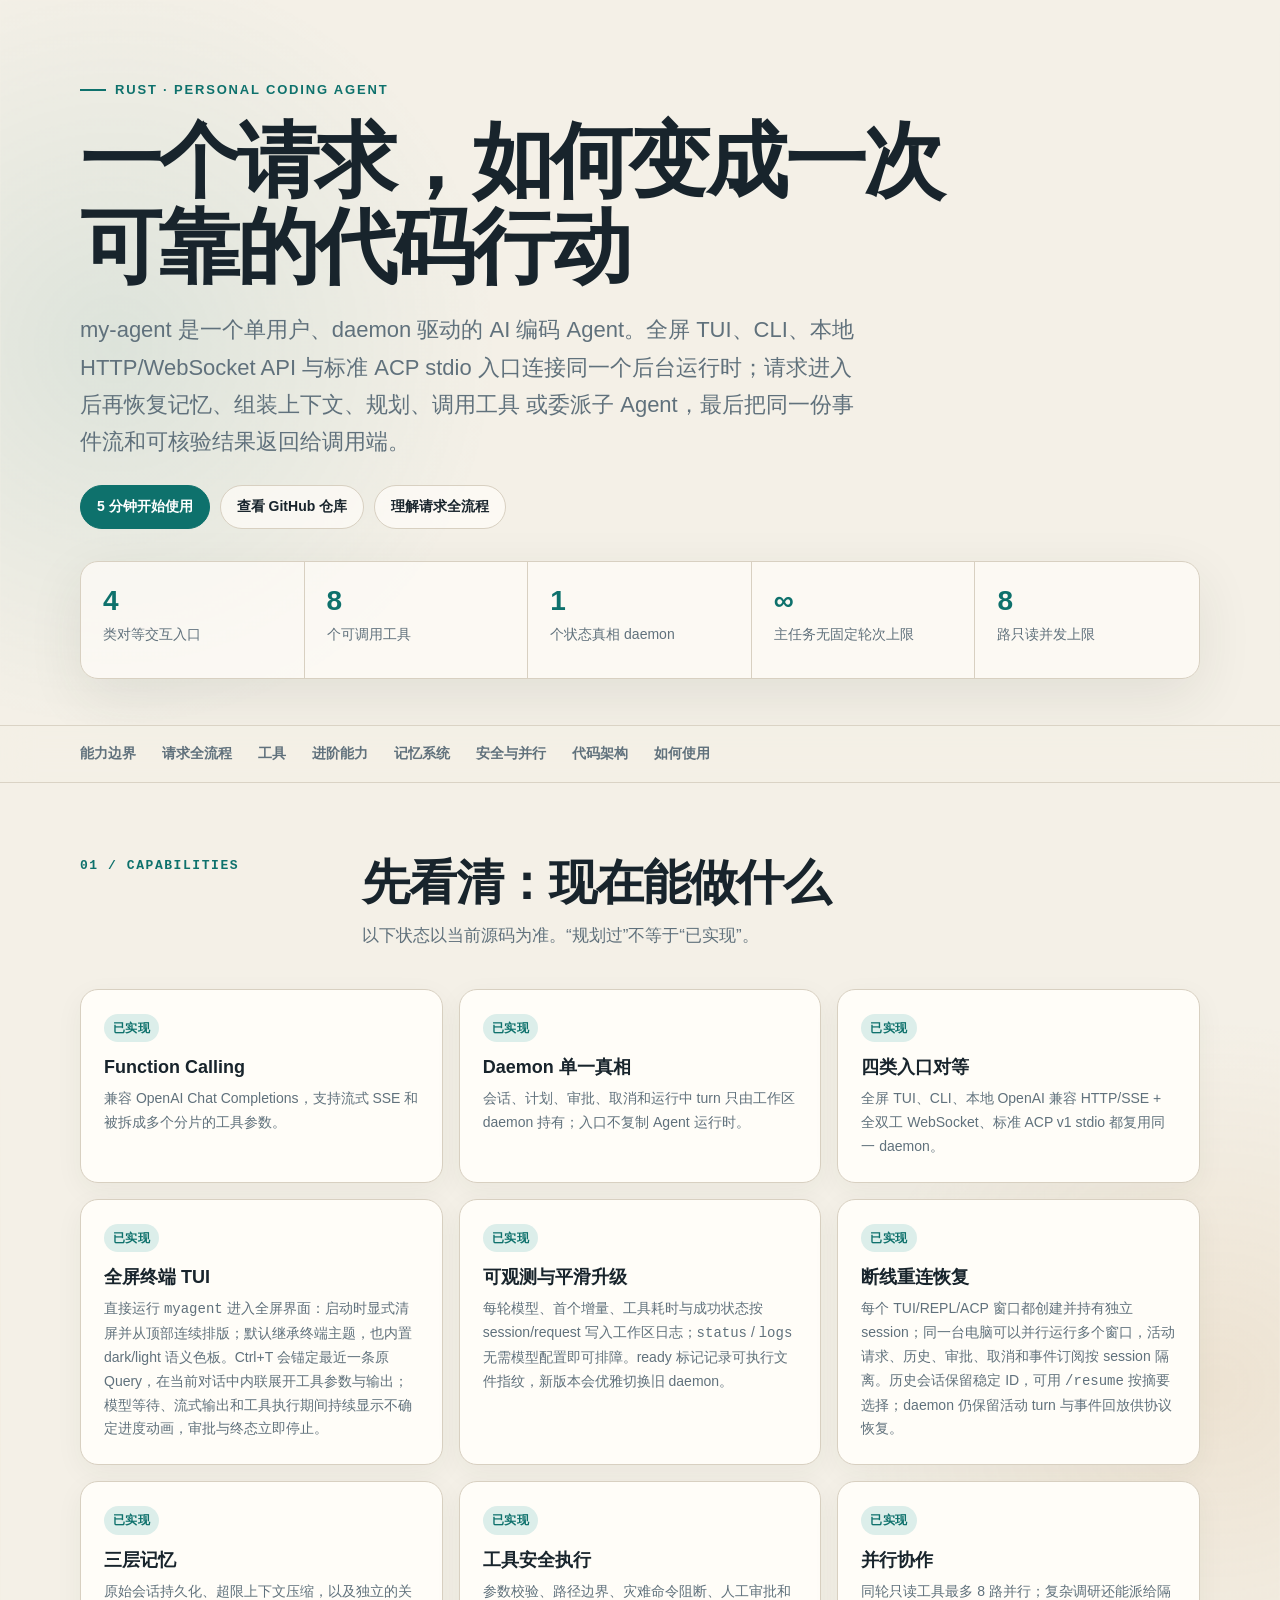
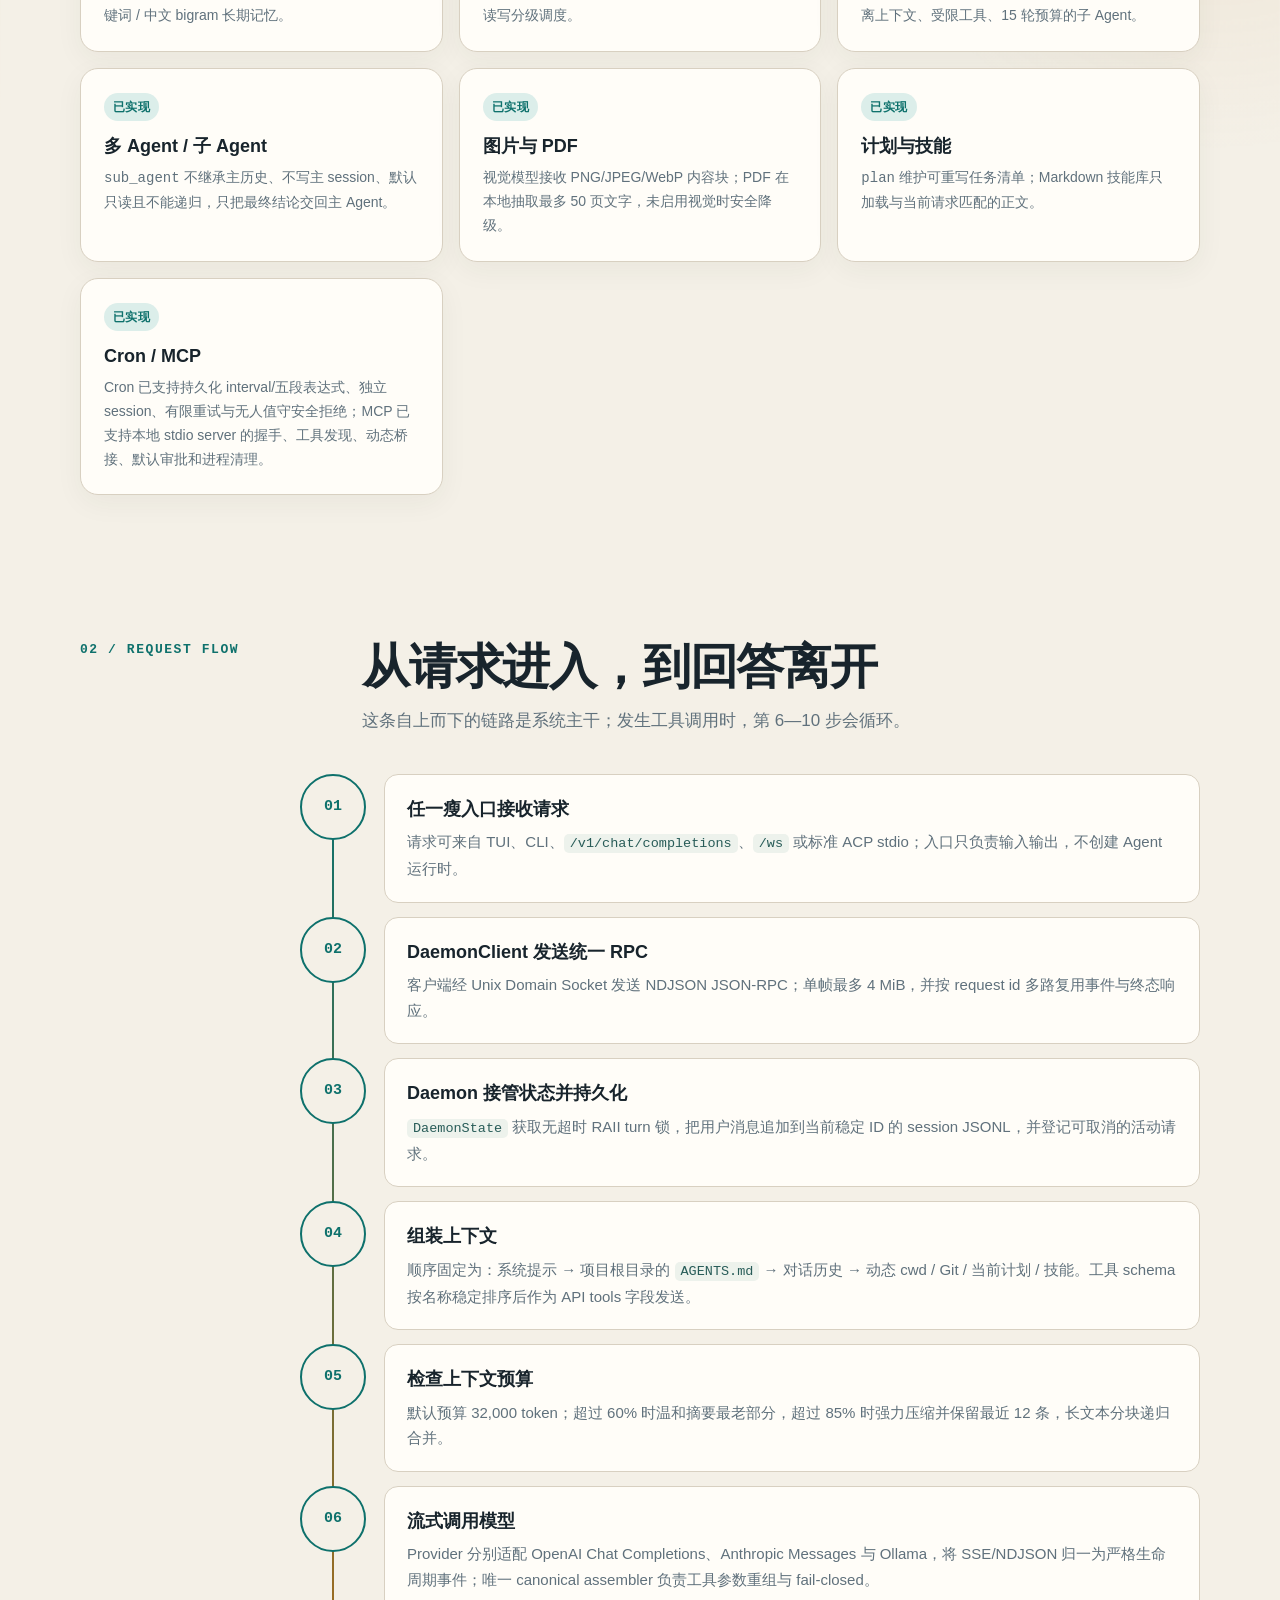
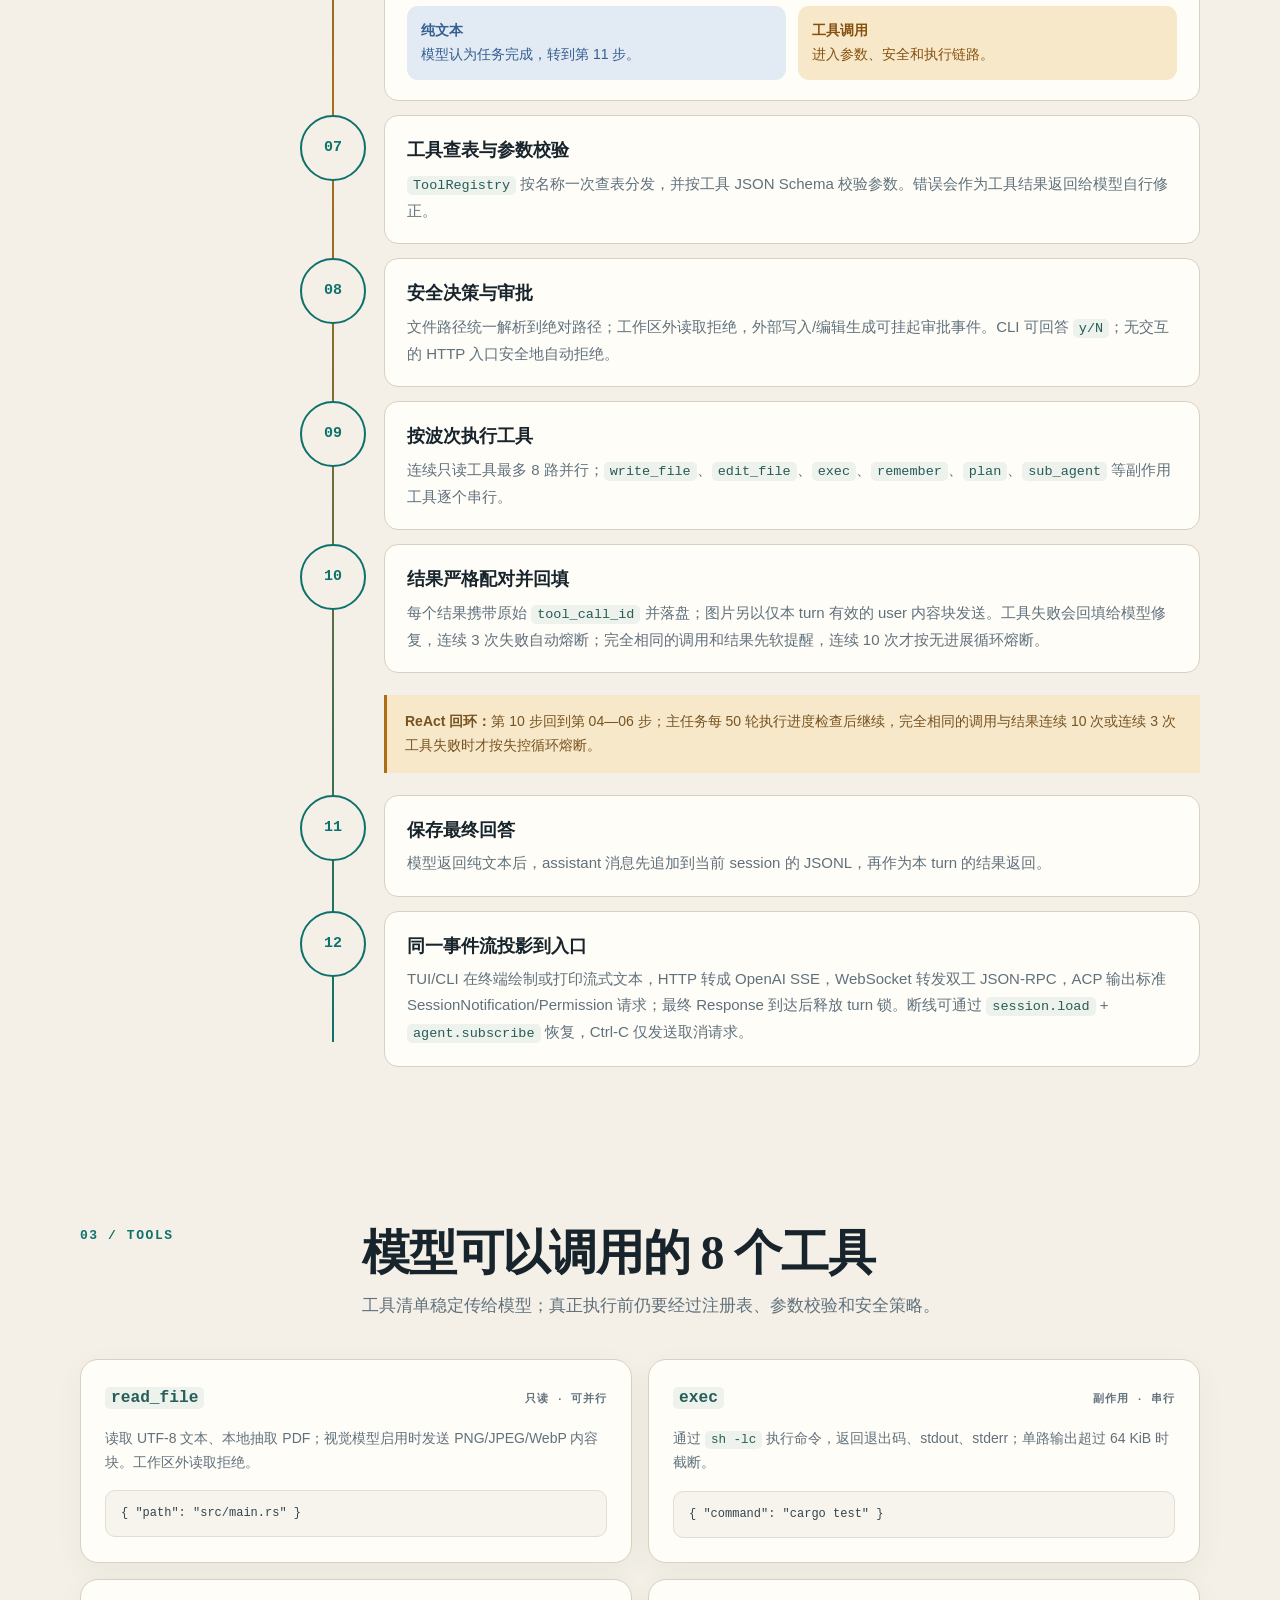
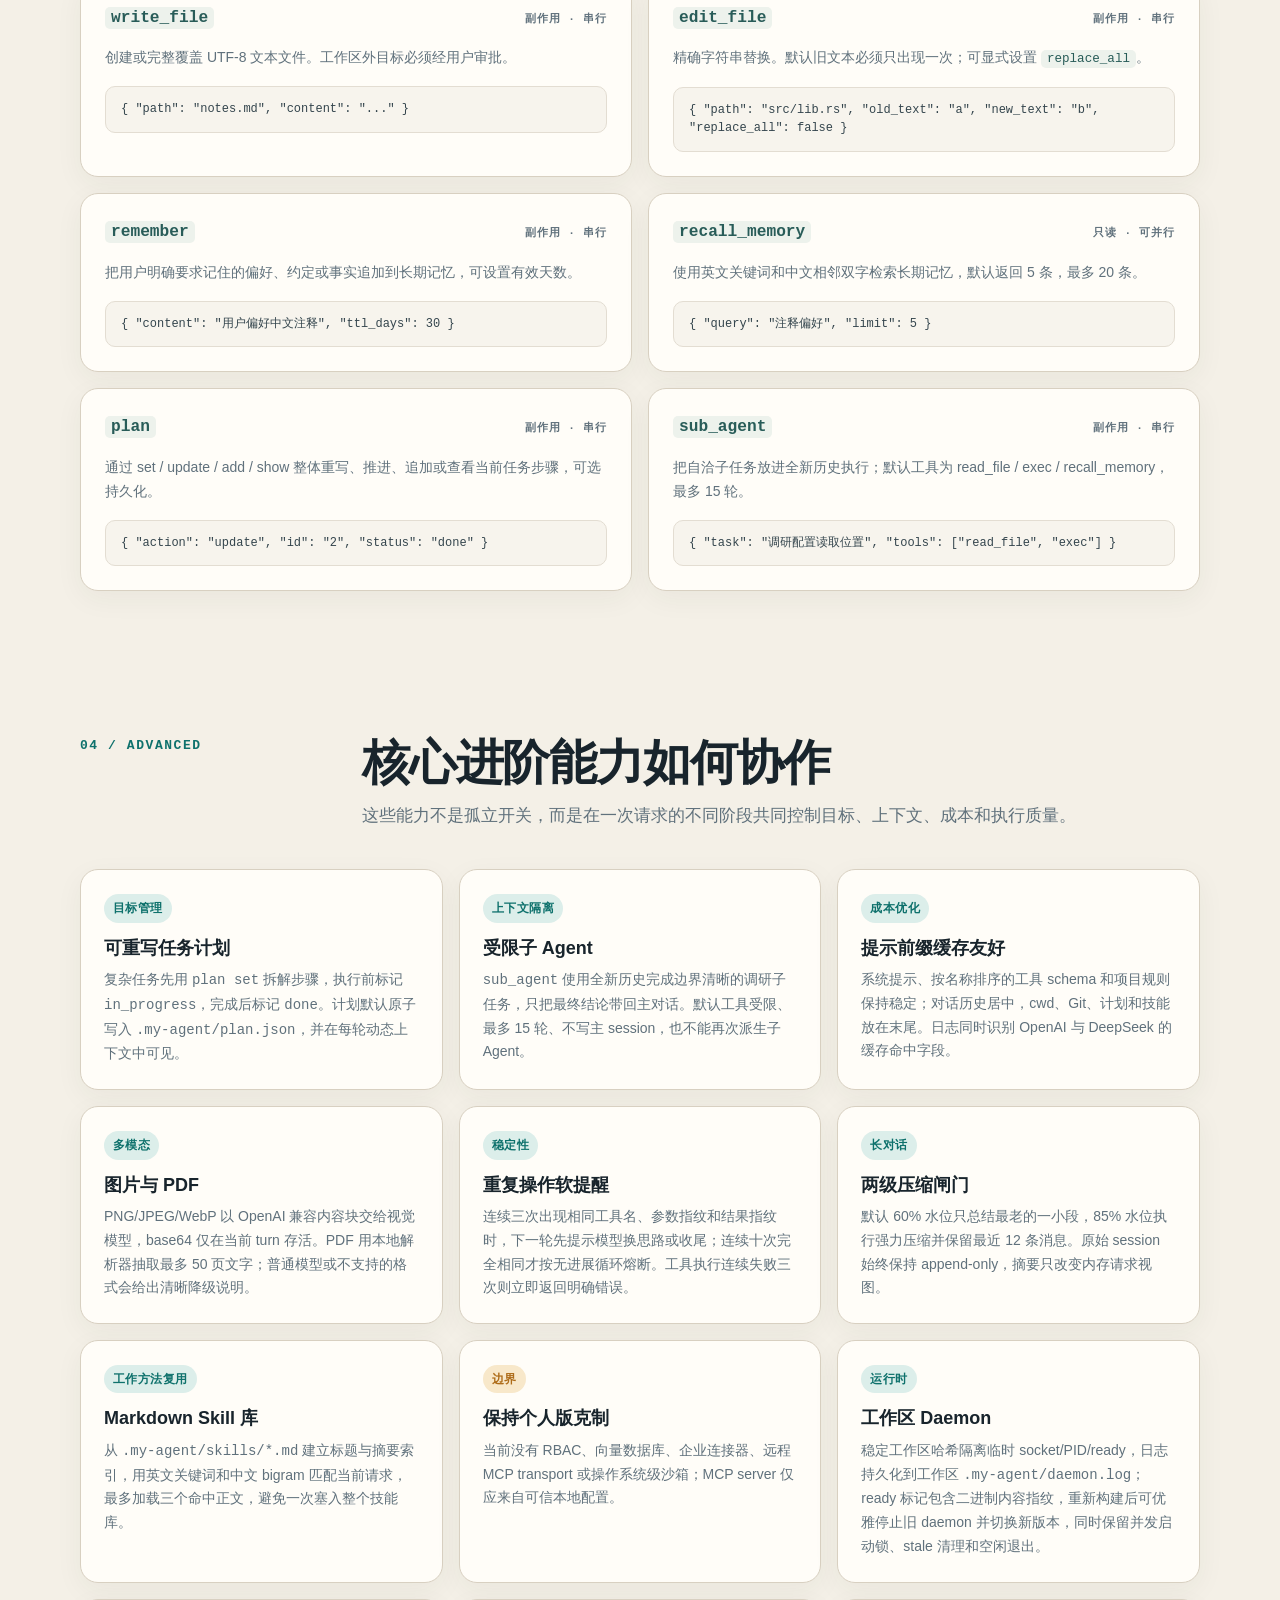
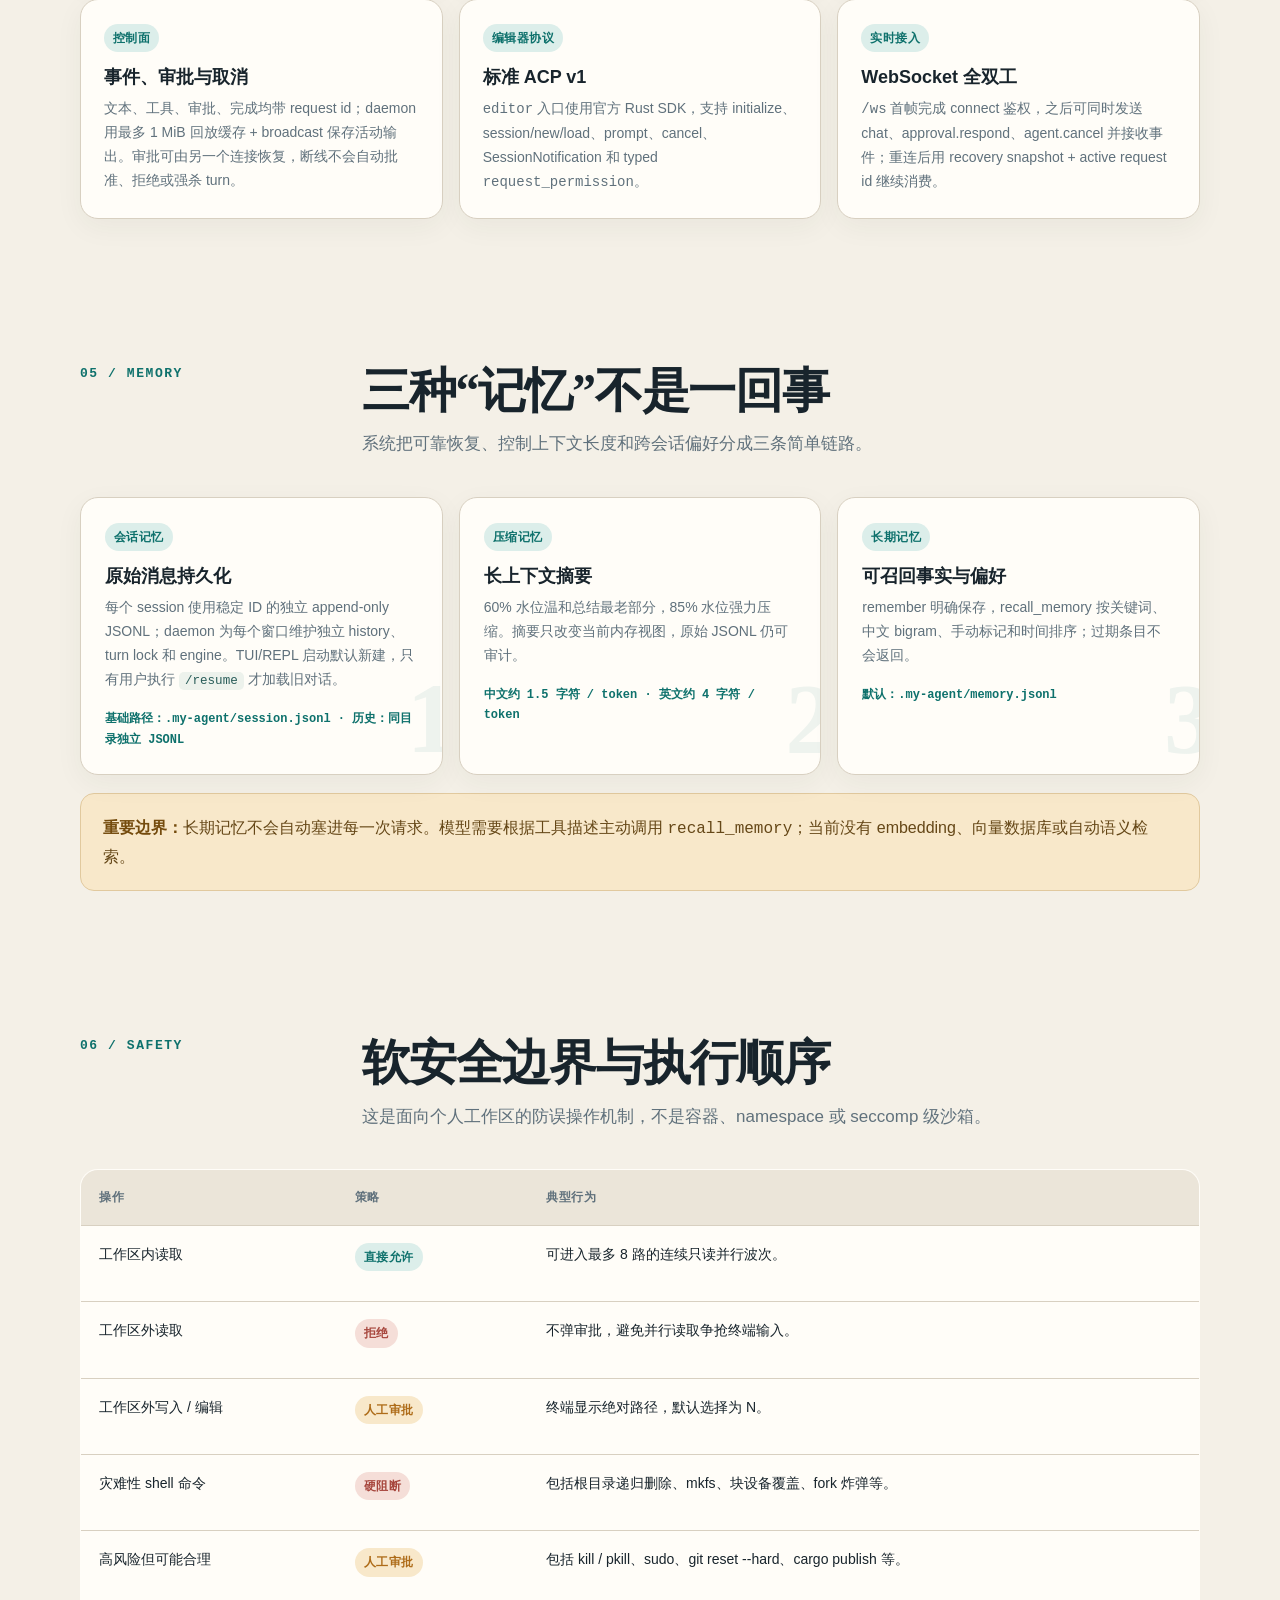
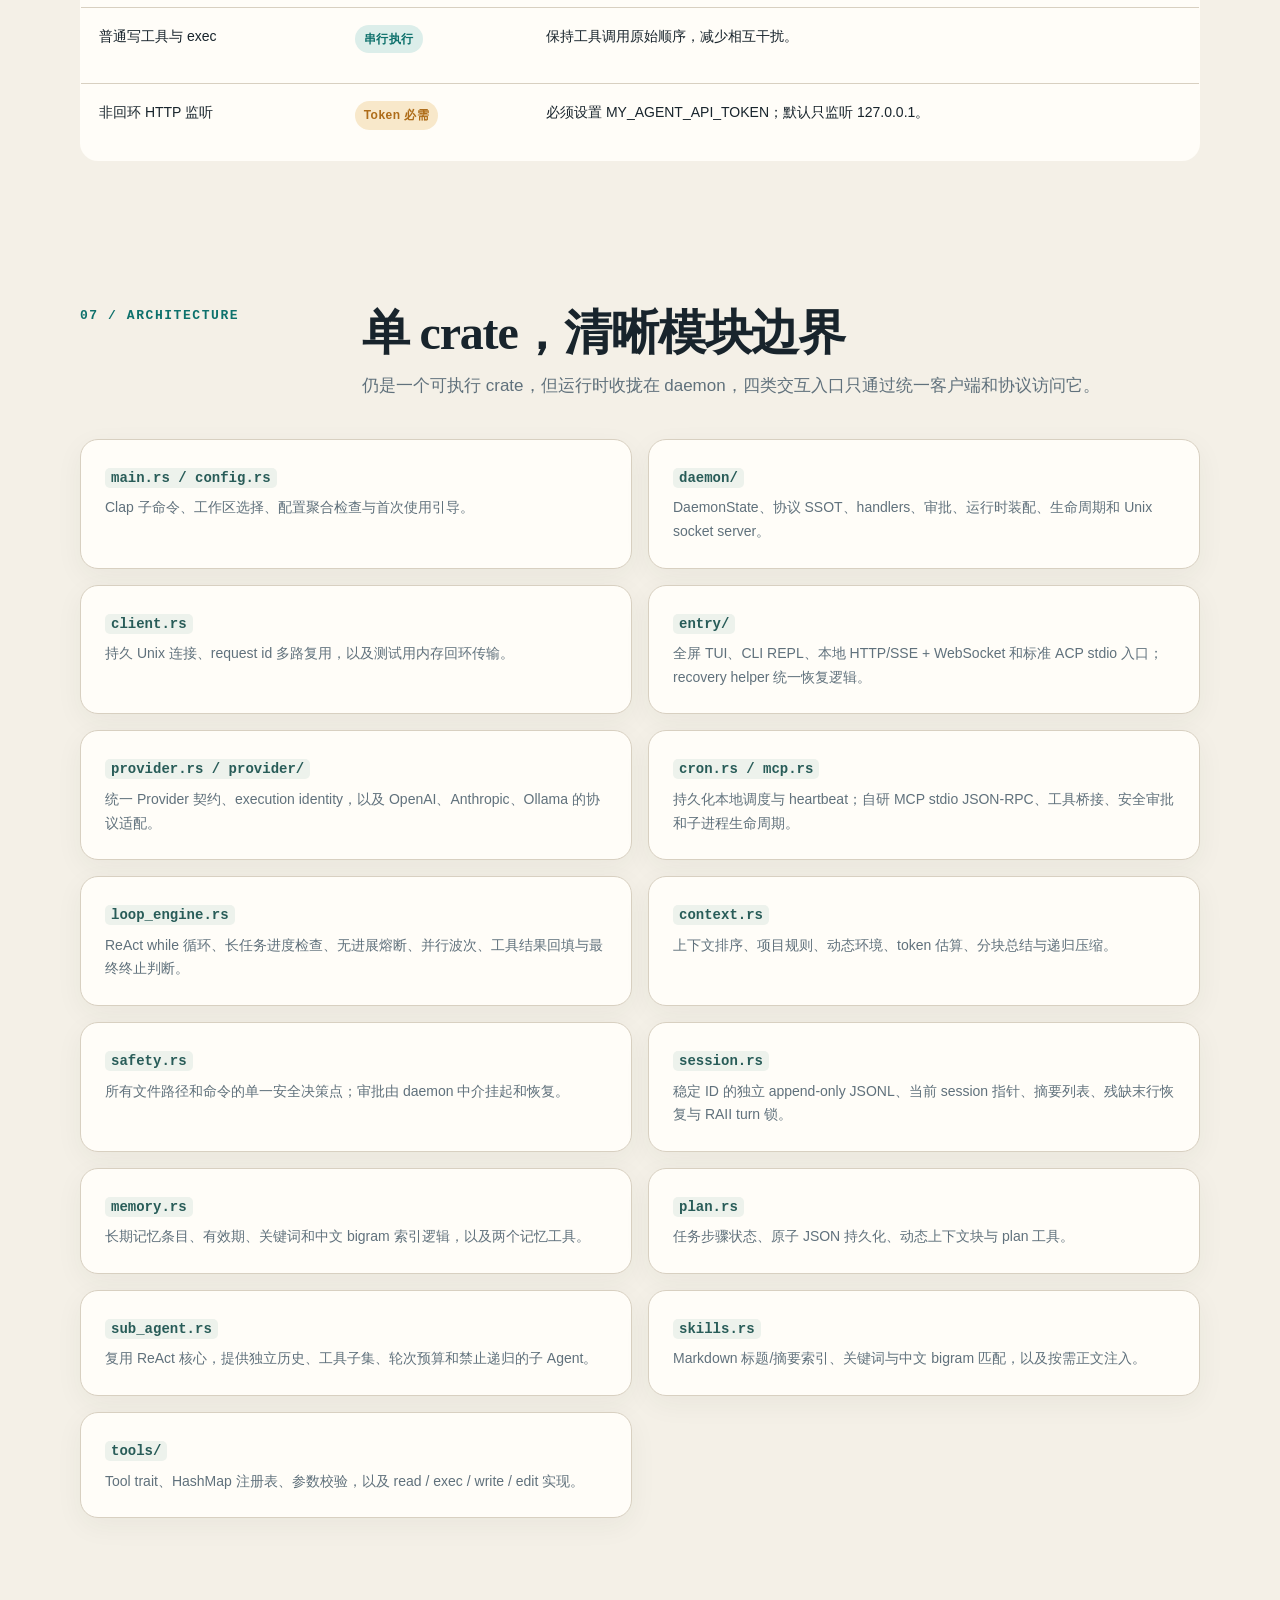
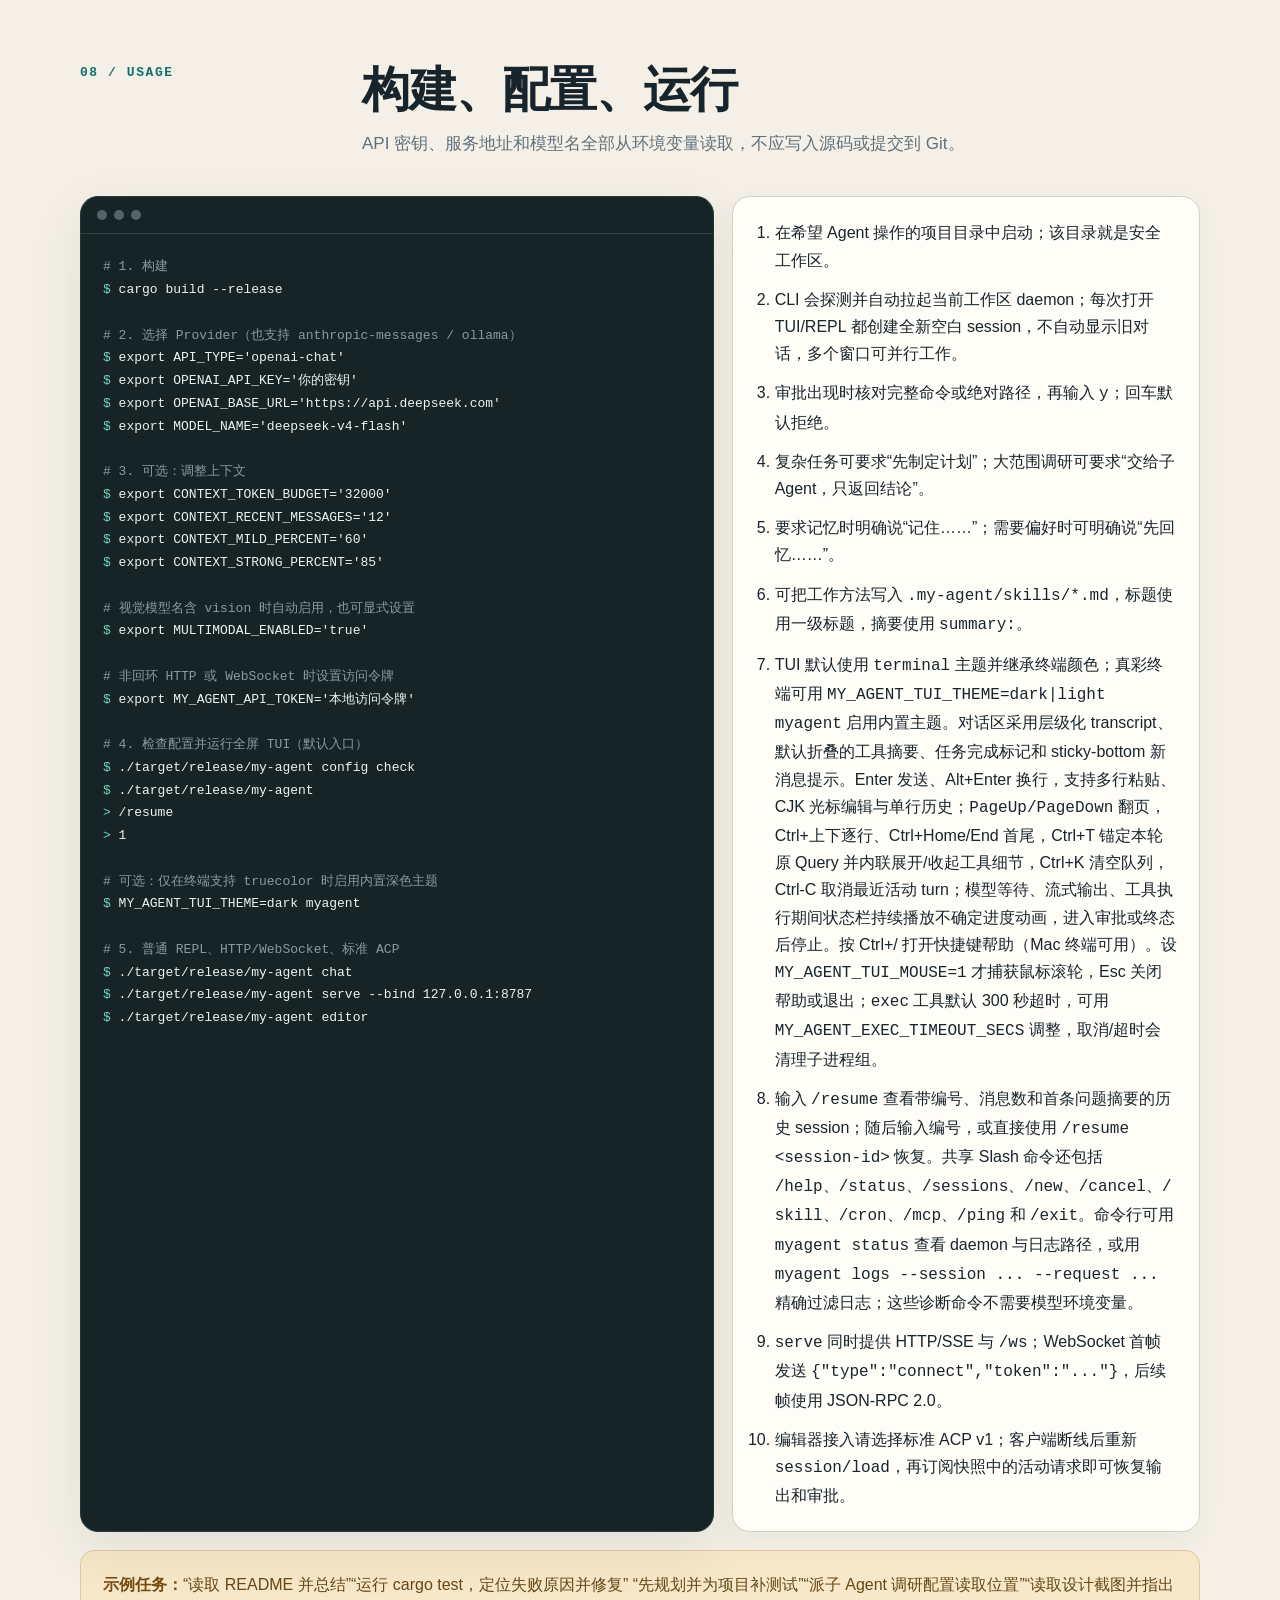
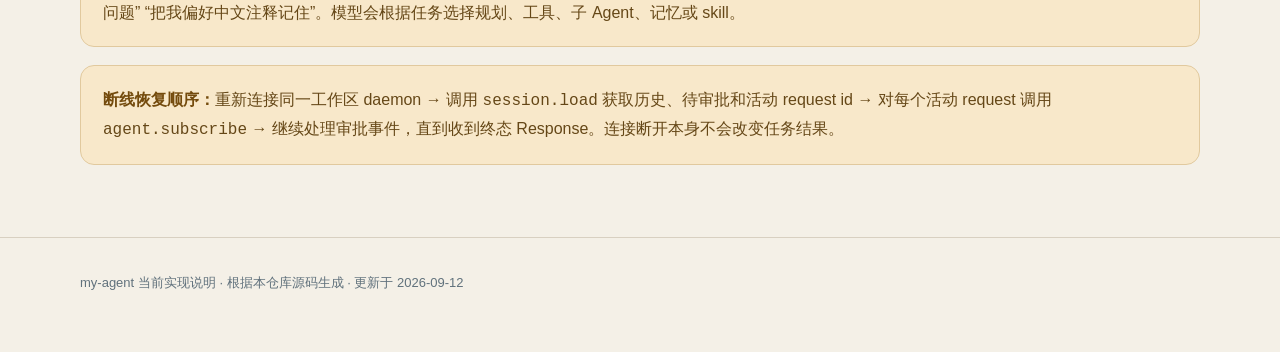
==== commit b455ed6f: "docs: refresh project overview and readme" ====
--- a/docs/agent-system.html
+++ b/docs/agent-system.html
@@ -3,7 +3,7 @@
 <head>
   <meta charset="utf-8">
   <meta name="viewport" content="width=device-width, initial-scale=1">
-  <meta name="description" content="my-agent daemon、三入口、请求处理流程、工具、记忆与使用说明">
+  <meta name="description" content="my-agent daemon、多入口、请求处理流程、工具、记忆、安全与使用说明">
   <title>my-agent 系统说明</title>
   <style>
     :root {
@@ -94,10 +94,39 @@
 
     .lead {
       max-width: 790px;
-      margin-bottom: 32px;
+      margin-bottom: 24px;
       color: var(--muted);
       font-size: clamp(17px, 2.2vw, 22px);
     }
+
+    .hero-actions {
+      display: flex;
+      flex-wrap: wrap;
+      gap: 10px;
+      margin-bottom: 32px;
+    }
+
+    .hero-action {
+      display: inline-flex;
+      align-items: center;
+      min-height: 42px;
+      padding: 9px 16px;
+      border: 1px solid var(--line);
+      border-radius: 999px;
+      color: var(--ink);
+      background: rgba(255, 253, 248, 0.72);
+      font-size: 14px;
+      font-weight: 800;
+      text-decoration: none;
+    }
+
+    .hero-action.primary {
+      border-color: var(--teal);
+      color: #fff;
+      background: var(--teal);
+    }
+
+    .hero-action:hover { transform: translateY(-1px); }
 
     .hero-strip {
       display: grid;
@@ -553,8 +582,13 @@
       stdio 入口连接同一个后台运行时；请求进入后再恢复记忆、组装上下文、规划、调用工具
       或委派子 Agent，最后把同一份事件流和可核验结果返回给调用端。
     </p>
+    <div class="hero-actions">
+      <a class="hero-action primary" href="#usage">5 分钟开始使用</a>
+      <a class="hero-action" href="https://github.com/wangyichen666/agent-daemon">查看 GitHub 仓库</a>
+      <a class="hero-action" href="#request-flow">理解请求全流程</a>
+    </div>
     <div class="hero-strip" aria-label="系统关键指标">
-      <div class="metric"><strong>3</strong><span>个对等瘦入口</span></div>
+      <div class="metric"><strong>4</strong><span>类对等交互入口</span></div>
       <div class="metric"><strong>8</strong><span>个可调用工具</span></div>
       <div class="metric"><strong>1</strong><span>个状态真相 daemon</span></div>
       <div class="metric"><strong>∞</strong><span>主任务无固定轮次上限</span></div>
@@ -597,13 +631,18 @@
         </article>
         <article class="panel status-card">
           <span class="badge done">已实现</span>
-          <h3>三入口对等</h3>
+          <h3>四类入口对等</h3>
           <p>全屏 TUI、CLI、本地 OpenAI 兼容 HTTP/SSE + 全双工 WebSocket、标准 ACP v1 stdio 都复用同一 daemon。</p>
         </article>
         <article class="panel status-card">
           <span class="badge done">已实现</span>
           <h3>全屏终端 TUI</h3>
-          <p>直接运行 <code>myagent</code> 进入全屏界面：默认继承终端前景与背景，也内置 dark/light 语义主题。界面支持任务完成标记、默认折叠的工具调用摘要（Ctrl+T 可展开参数与输出细节）、CJK 安全编辑、消息换行缓存、滚动跟随、发送队列、多轮次与独立审批队列。</p>
+          <p>直接运行 <code>myagent</code> 进入全屏界面：启动时显式清屏并从顶部连续排版；默认继承终端主题，也内置 dark/light 语义色板。Ctrl+T 会锚定最近一条原 Query，在当前对话中内联展开工具参数与输出；模型等待、流式输出和工具执行期间持续显示不确定进度动画，审批与终态立即停止。</p>
+        </article>
+        <article class="panel status-card">
+          <span class="badge done">已实现</span>
+          <h3>可观测与平滑升级</h3>
+          <p>每轮模型、首个增量、工具耗时与成功状态按 session/request 写入工作区日志；<code>status</code> / <code>logs</code> 无需模型配置即可排障。ready 标记记录可执行文件指纹，新版本会优雅切换旧 daemon。</p>
         </article>
         <article class="panel status-card">
           <span class="badge done">已实现</span>
@@ -641,7 +680,7 @@
           <p><code>plan</code> 维护可重写任务清单；Markdown 技能库只加载与当前请求匹配的正文。</p>
         </article>
         <article class="panel status-card">
-          <span class="badge limited">可选项未做</span>
+          <span class="badge done">已实现</span>
           <h3>Cron / MCP</h3>
           <p>Cron 已支持持久化 interval/五段表达式、独立 session、有限重试与无人值守安全拒绝；MCP 已支持本地 stdio server 的握手、工具发现、动态桥接、默认审批和进程清理。</p>
         </article>
@@ -834,7 +873,7 @@
         <article class="panel status-card">
           <span class="badge done">稳定性</span>
           <h3>重复操作软提醒</h3>
-          <p>连续三次出现相同工具名、参数指纹和结果指纹时，下一轮提示模型换思路或收尾；不会禁用工具，也不会把合法轮询误判成硬错误。</p>
+          <p>连续三次出现相同工具名、参数指纹和结果指纹时，下一轮先提示模型换思路或收尾；连续十次完全相同才按无进展循环熔断。工具执行连续失败三次则立即返回明确错误。</p>
         </article>
         <article class="panel status-card">
           <span class="badge done">长对话</span>
@@ -854,7 +893,7 @@
         <article class="panel status-card">
           <span class="badge done">运行时</span>
           <h3>工作区 Daemon</h3>
-          <p>稳定工作区哈希隔离 socket/PID/ready/log；支持就绪探测、并发启动锁、自动拉起、stale 清理和无活动任务时的空闲退出。</p>
+          <p>稳定工作区哈希隔离临时 socket/PID/ready，日志持久化到工作区 <code>.my-agent/daemon.log</code>；ready 标记包含二进制内容指纹，重新构建后可优雅停止旧 daemon 并切换新版本，同时保留并发启动锁、stale 清理和空闲退出。</p>
         </article>
         <article class="panel status-card">
           <span class="badge done">控制面</span>
@@ -937,7 +976,7 @@
         <div class="section-index">07 / ARCHITECTURE</div>
         <div>
           <h2>单 crate，清晰模块边界</h2>
-          <p class="section-copy">仍是一个可执行 crate，但运行时收拢在 daemon，三个入口只通过统一客户端和协议访问它。</p>
+          <p class="section-copy">仍是一个可执行 crate，但运行时收拢在 daemon，四类交互入口只通过统一客户端和协议访问它。</p>
         </div>
       </div>
       <div class="module-grid">
@@ -1013,8 +1052,8 @@
             <li>复杂任务可要求“先制定计划”；大范围调研可要求“交给子 Agent，只返回结论”。</li>
             <li>要求记忆时明确说“记住……”；需要偏好时可明确说“先回忆……”。</li>
             <li>可把工作方法写入 <code>.my-agent/skills/*.md</code>，标题使用一级标题，摘要使用 <code>summary:</code>。</li>
-            <li>TUI 默认使用 <code>terminal</code> 主题并继承终端颜色；真彩终端可用 <code>MY_AGENT_TUI_THEME=dark|light myagent</code> 启用内置主题。对话区采用层级化 transcript、默认折叠的工具摘要、任务完成标记和 sticky-bottom 新消息提示。Enter 发送、Alt+Enter 换行，支持多行粘贴、CJK 光标编辑与单行历史；<code>PageUp/PageDown</code> 翻页，Ctrl+上下逐行、Ctrl+Home/End 首尾，Ctrl+T 展开/收起工具调用与输出细节，Ctrl+K 清空队列，Ctrl-C 取消最近活动 turn；按 Ctrl+/ 打开快捷键帮助（Mac 终端可用）。设 <code>MY_AGENT_TUI_MOUSE=1</code> 才捕获鼠标滚轮，Esc 关闭帮助或退出；<code>exec</code> 工具默认 300 秒超时，可用 <code>MY_AGENT_EXEC_TIMEOUT_SECS</code> 调整，取消/超时会清理子进程组。</li>
-            <li>输入 <code>/resume</code> 查看带编号、消息数和首条问题摘要的历史 session；随后输入编号，或直接使用 <code>/resume &lt;session-id&gt;</code> 恢复。另支持 <code>/help</code>、<code>/status</code>、<code>/sessions</code>、<code>/new</code>、<code>/cancel</code>、<code>/exit</code>。命令行还可用 <code>myagent status</code> 查看 daemon 日志路径、<code>myagent logs</code> 查看最近日志；这些诊断命令不需要模型环境变量。</li>
+            <li>TUI 默认使用 <code>terminal</code> 主题并继承终端颜色；真彩终端可用 <code>MY_AGENT_TUI_THEME=dark|light myagent</code> 启用内置主题。对话区采用层级化 transcript、默认折叠的工具摘要、任务完成标记和 sticky-bottom 新消息提示。Enter 发送、Alt+Enter 换行，支持多行粘贴、CJK 光标编辑与单行历史；<code>PageUp/PageDown</code> 翻页，Ctrl+上下逐行、Ctrl+Home/End 首尾，Ctrl+T 锚定本轮原 Query 并内联展开/收起工具细节，Ctrl+K 清空队列，Ctrl-C 取消最近活动 turn；模型等待、流式输出、工具执行期间状态栏持续播放不确定进度动画，进入审批或终态后停止。按 Ctrl+/ 打开快捷键帮助（Mac 终端可用）。设 <code>MY_AGENT_TUI_MOUSE=1</code> 才捕获鼠标滚轮，Esc 关闭帮助或退出；<code>exec</code> 工具默认 300 秒超时，可用 <code>MY_AGENT_EXEC_TIMEOUT_SECS</code> 调整，取消/超时会清理子进程组。</li>
+            <li>输入 <code>/resume</code> 查看带编号、消息数和首条问题摘要的历史 session；随后输入编号，或直接使用 <code>/resume &lt;session-id&gt;</code> 恢复。共享 Slash 命令还包括 <code>/help</code>、<code>/status</code>、<code>/sessions</code>、<code>/new</code>、<code>/cancel</code>、<code>/skill</code>、<code>/cron</code>、<code>/mcp</code>、<code>/ping</code> 和 <code>/exit</code>。命令行可用 <code>myagent status</code> 查看 daemon 与日志路径，或用 <code>myagent logs --session ... --request ...</code> 精确过滤日志；这些诊断命令不需要模型环境变量。</li>
             <li><code>serve</code> 同时提供 HTTP/SSE 与 <code>/ws</code>；WebSocket 首帧发送 <code>{"type":"connect","token":"..."}</code>，后续帧使用 JSON-RPC 2.0。</li>
             <li>编辑器接入请选择标准 ACP v1；客户端断线后重新 <code>session/load</code>，再订阅快照中的活动请求即可恢复输出和审批。</li>
           </ol>
@@ -1032,7 +1071,7 @@
   </main>
 
   <footer class="footer">
-    <div class="shell">my-agent 当前实现说明 · 根据本仓库源码生成 · 2026-09-08</div>
+    <div class="shell">my-agent 当前实现说明 · 根据本仓库源码生成 · 更新于 2026-09-12</div>
   </footer>
 </body>
 </html>
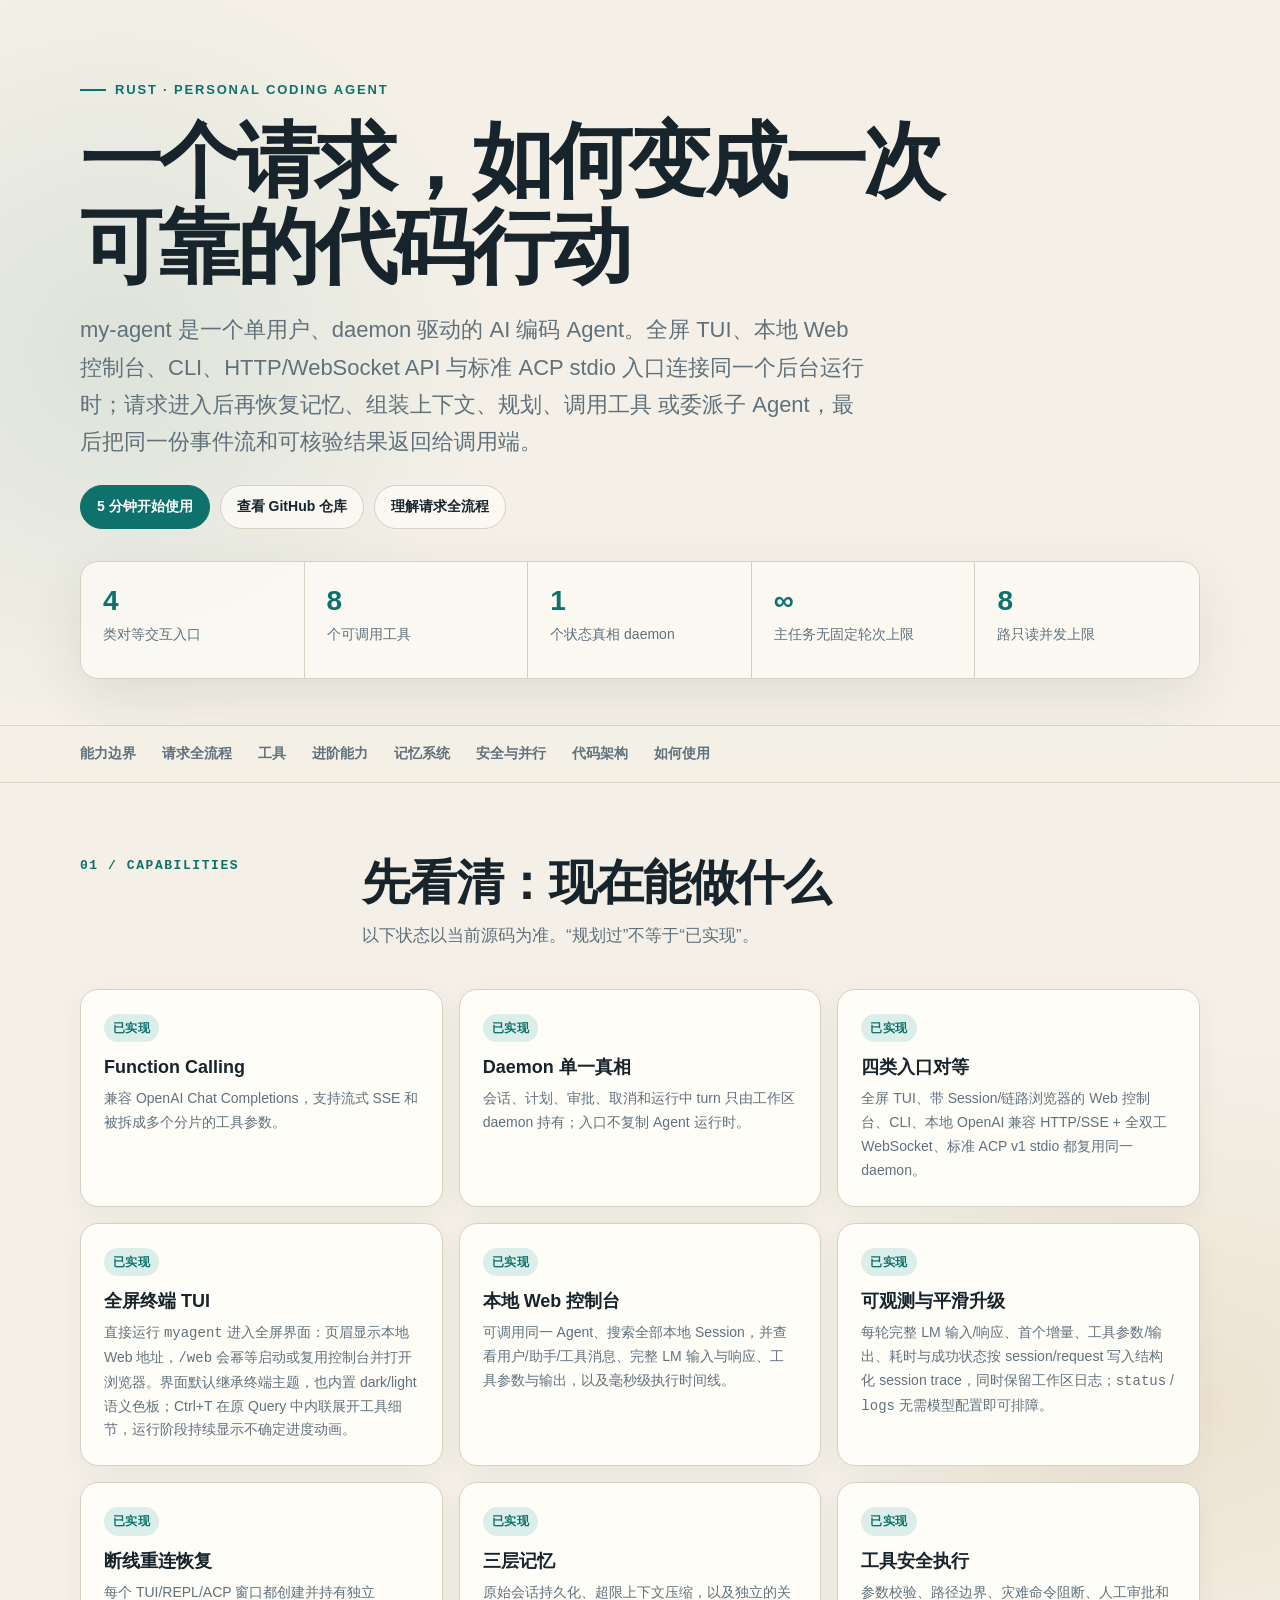
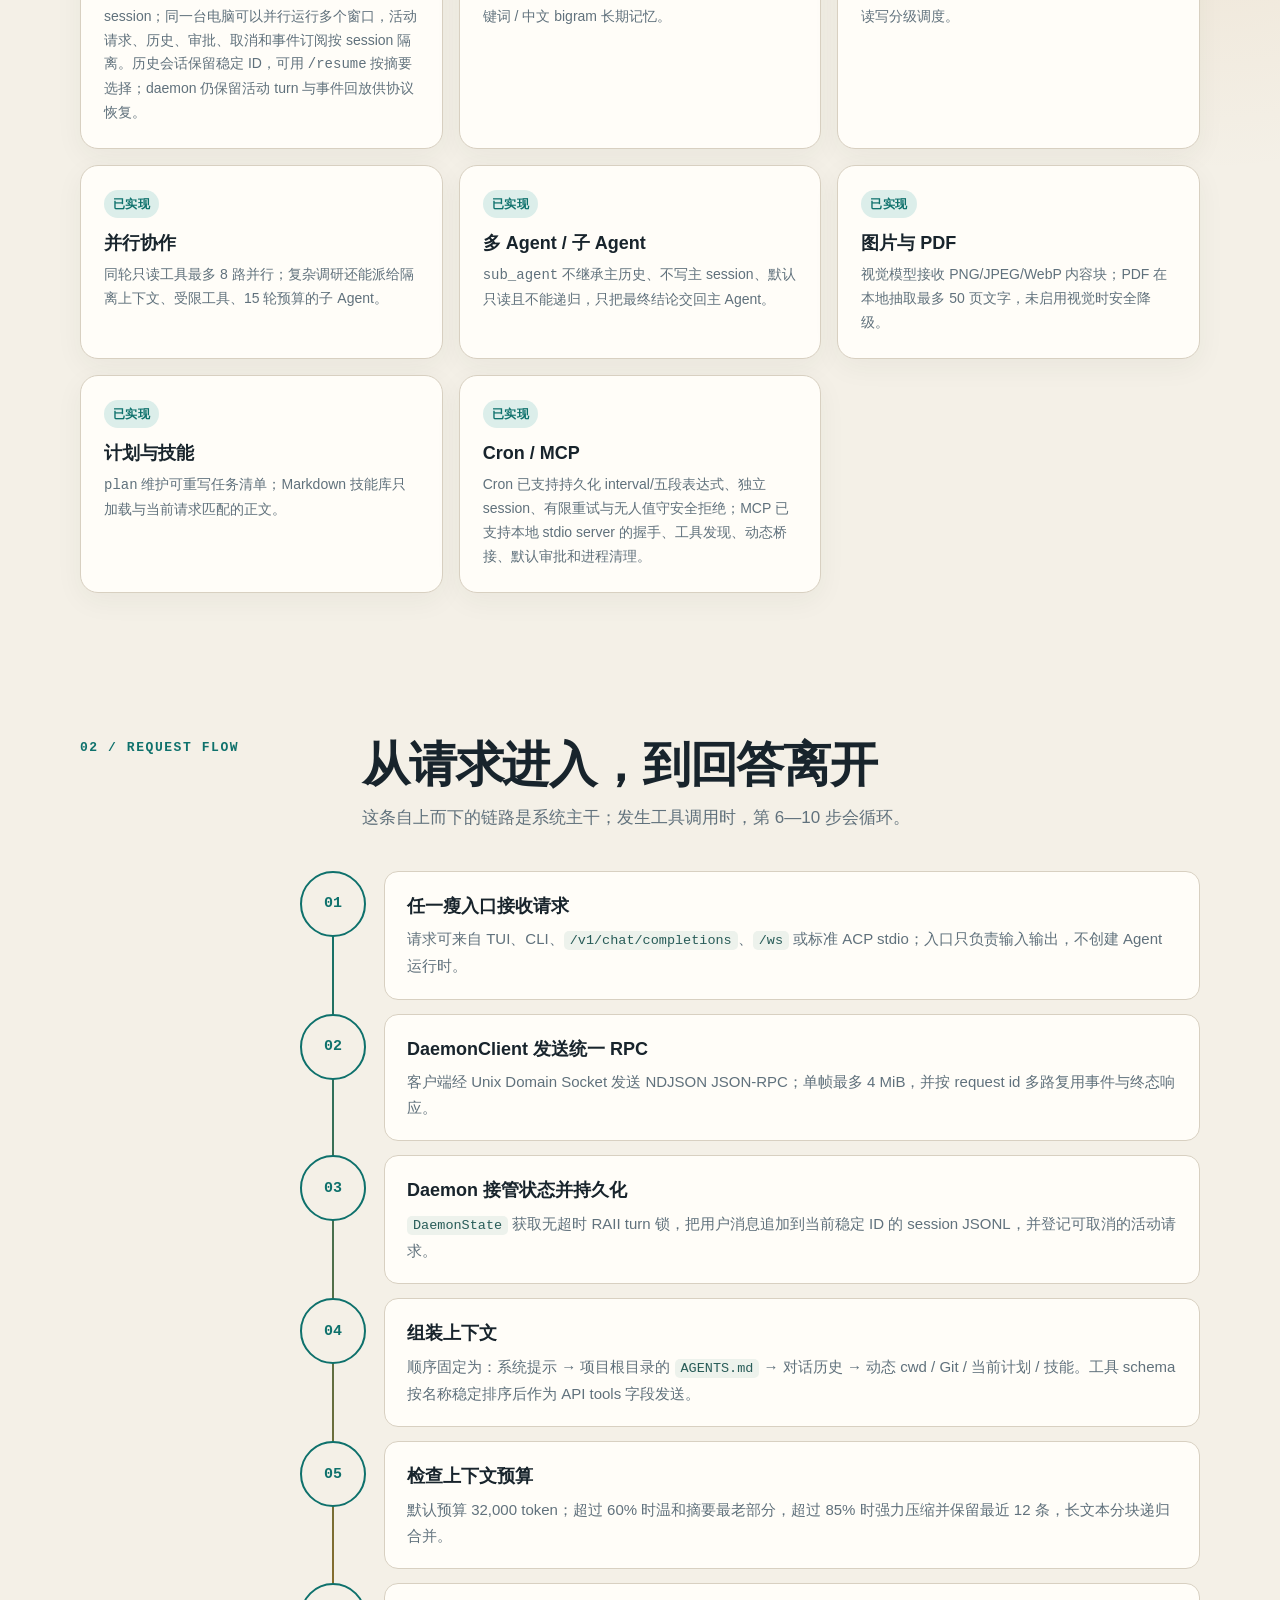
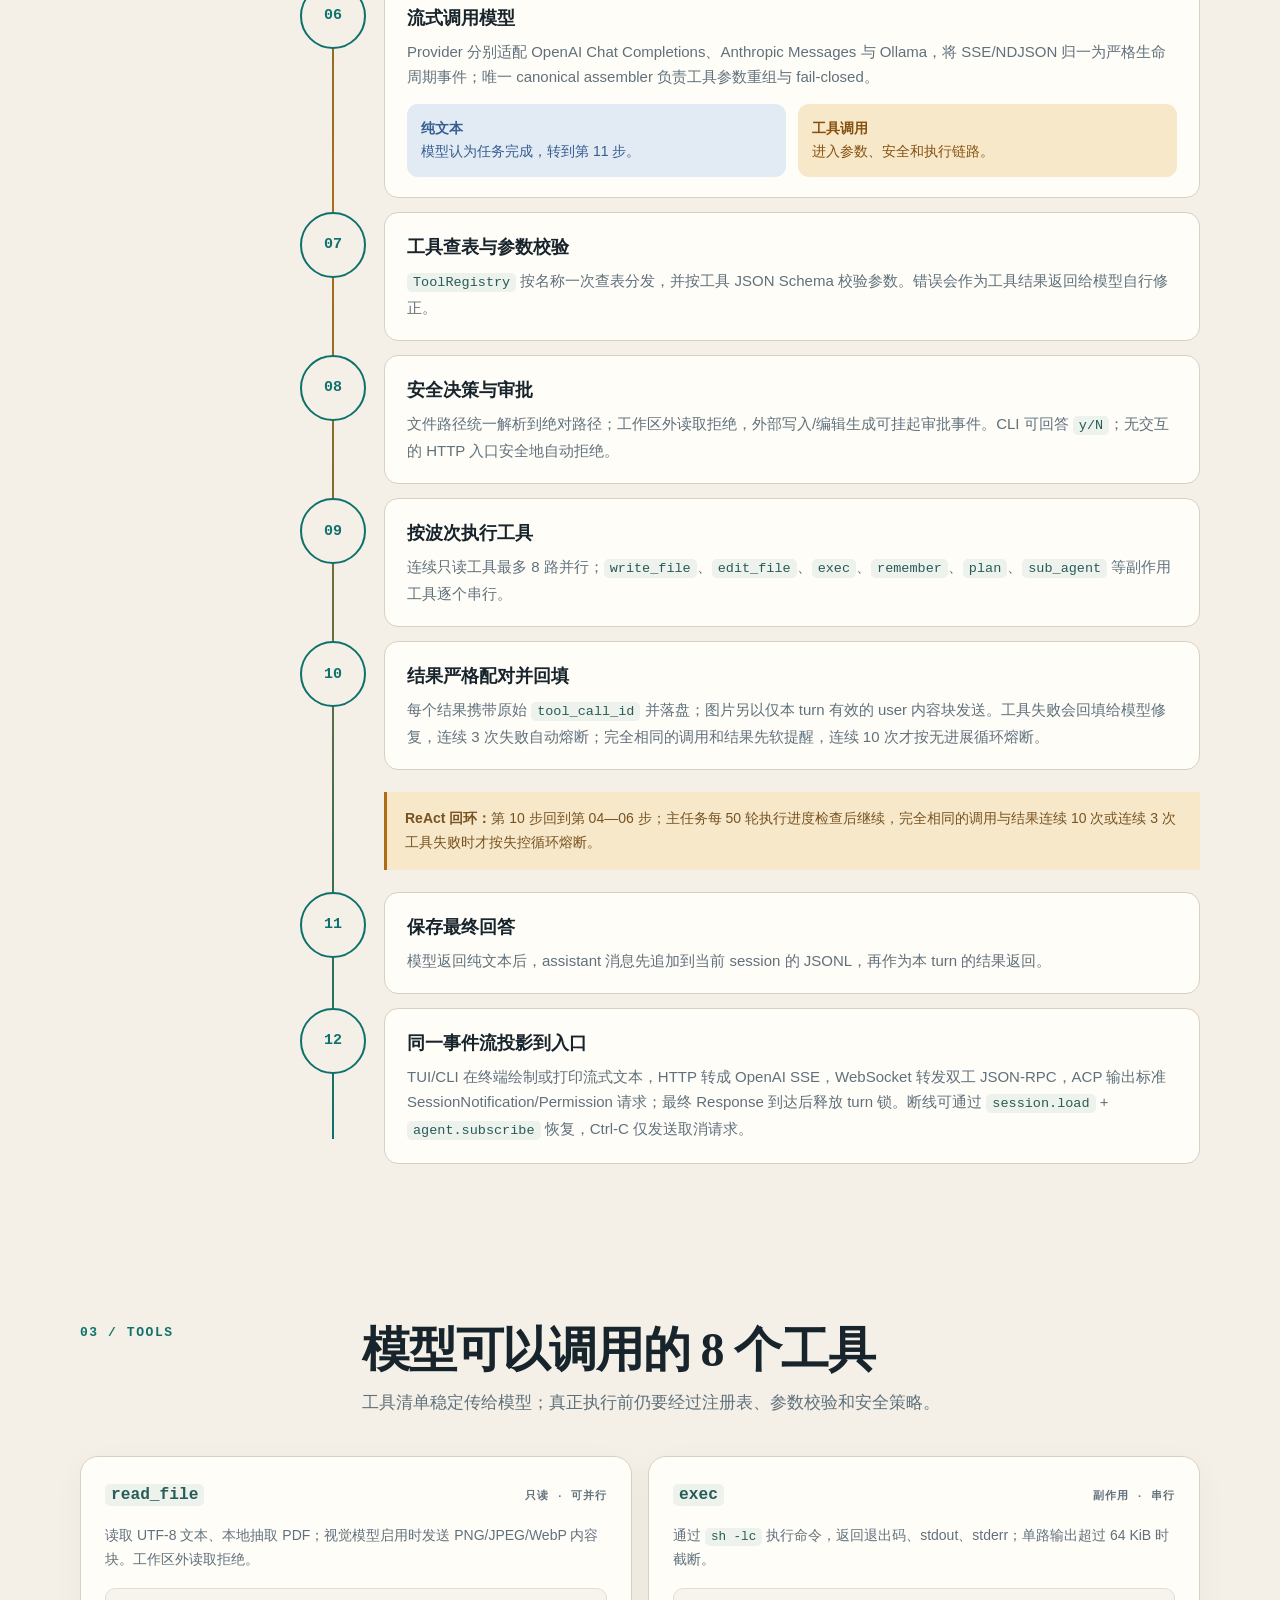
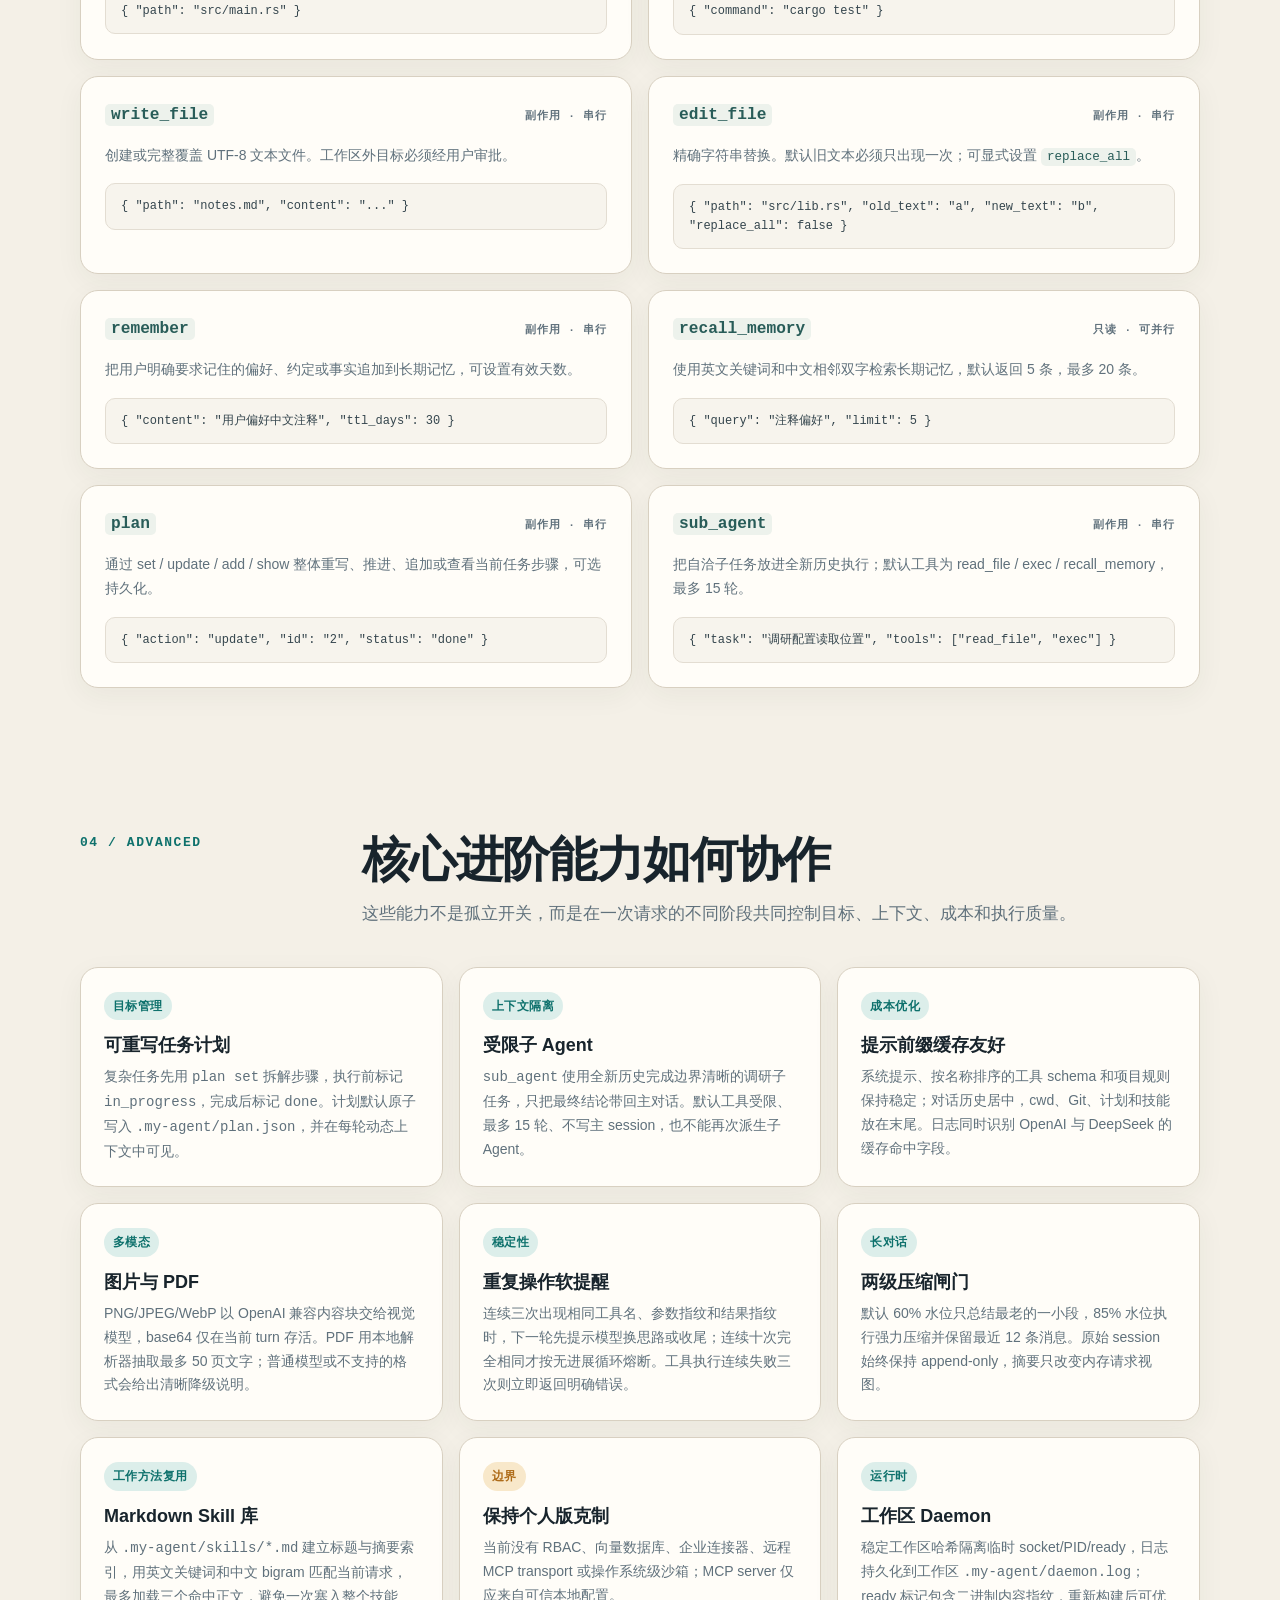
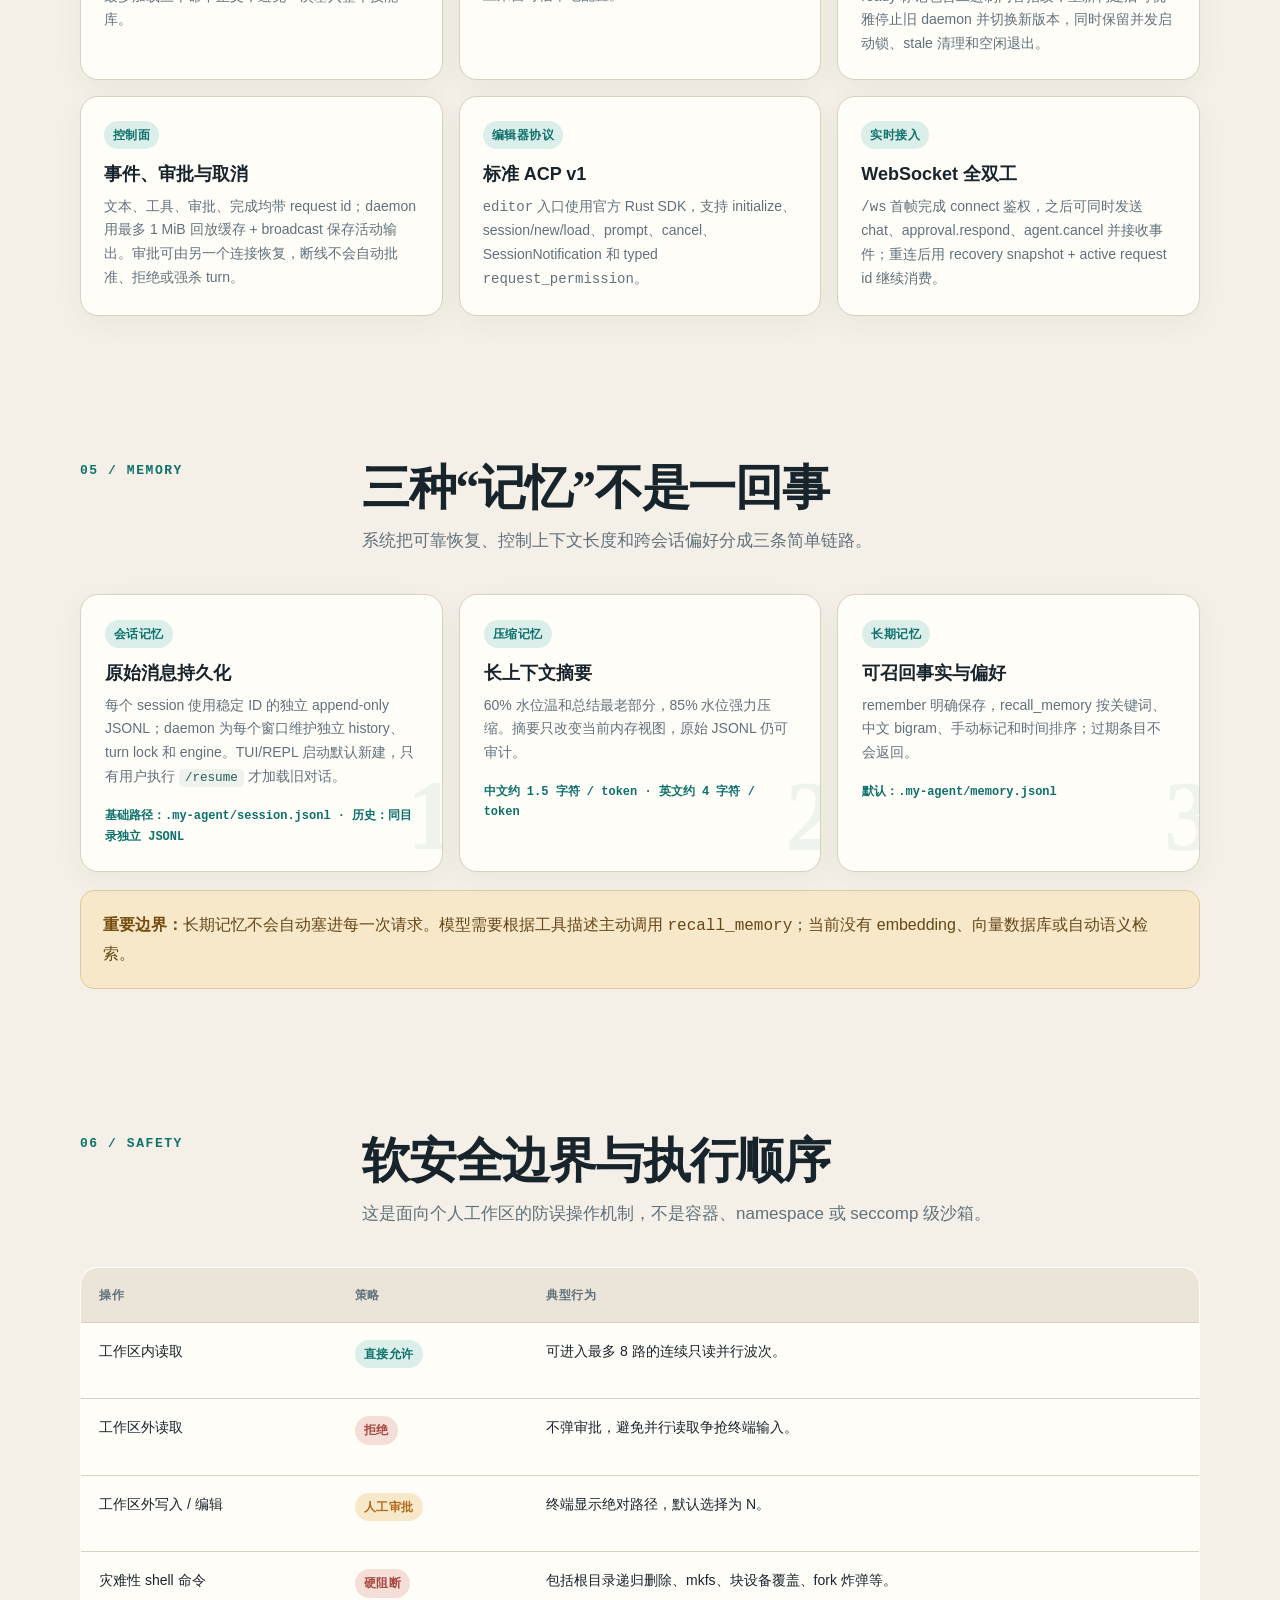
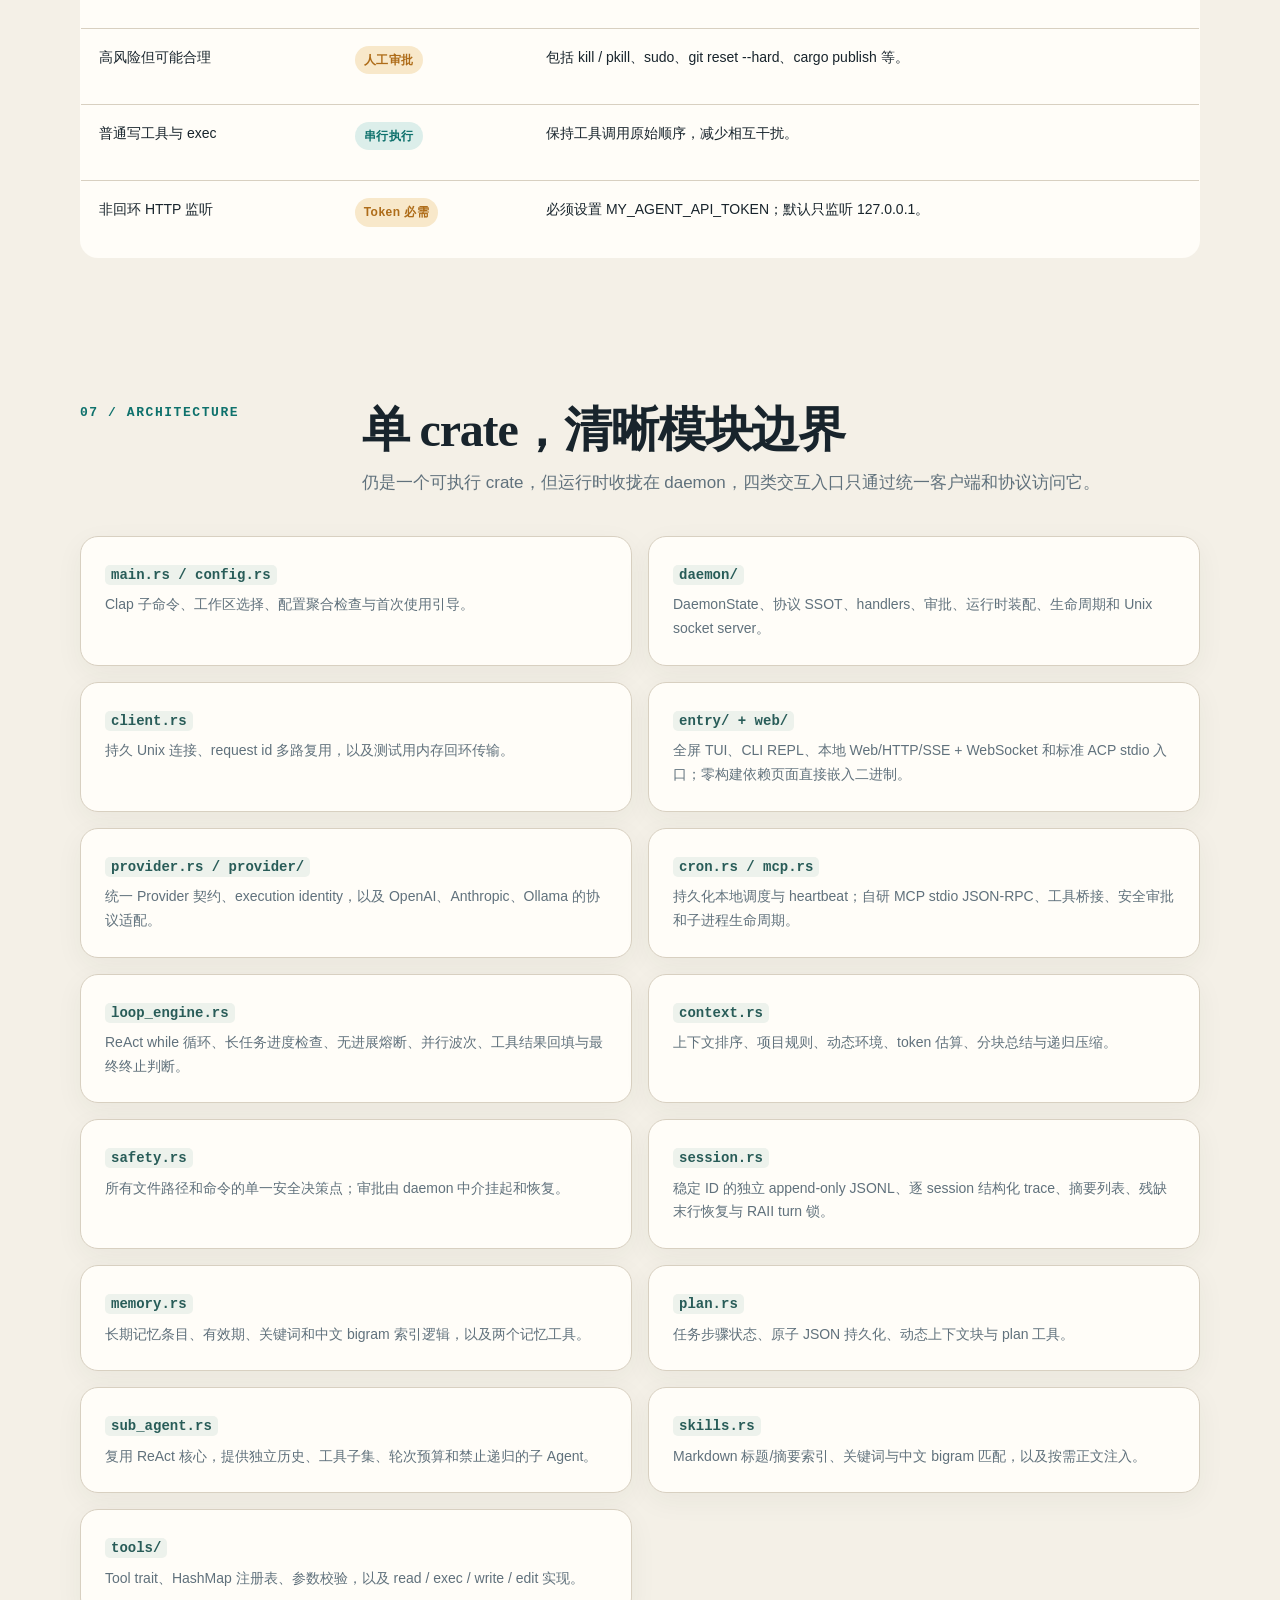
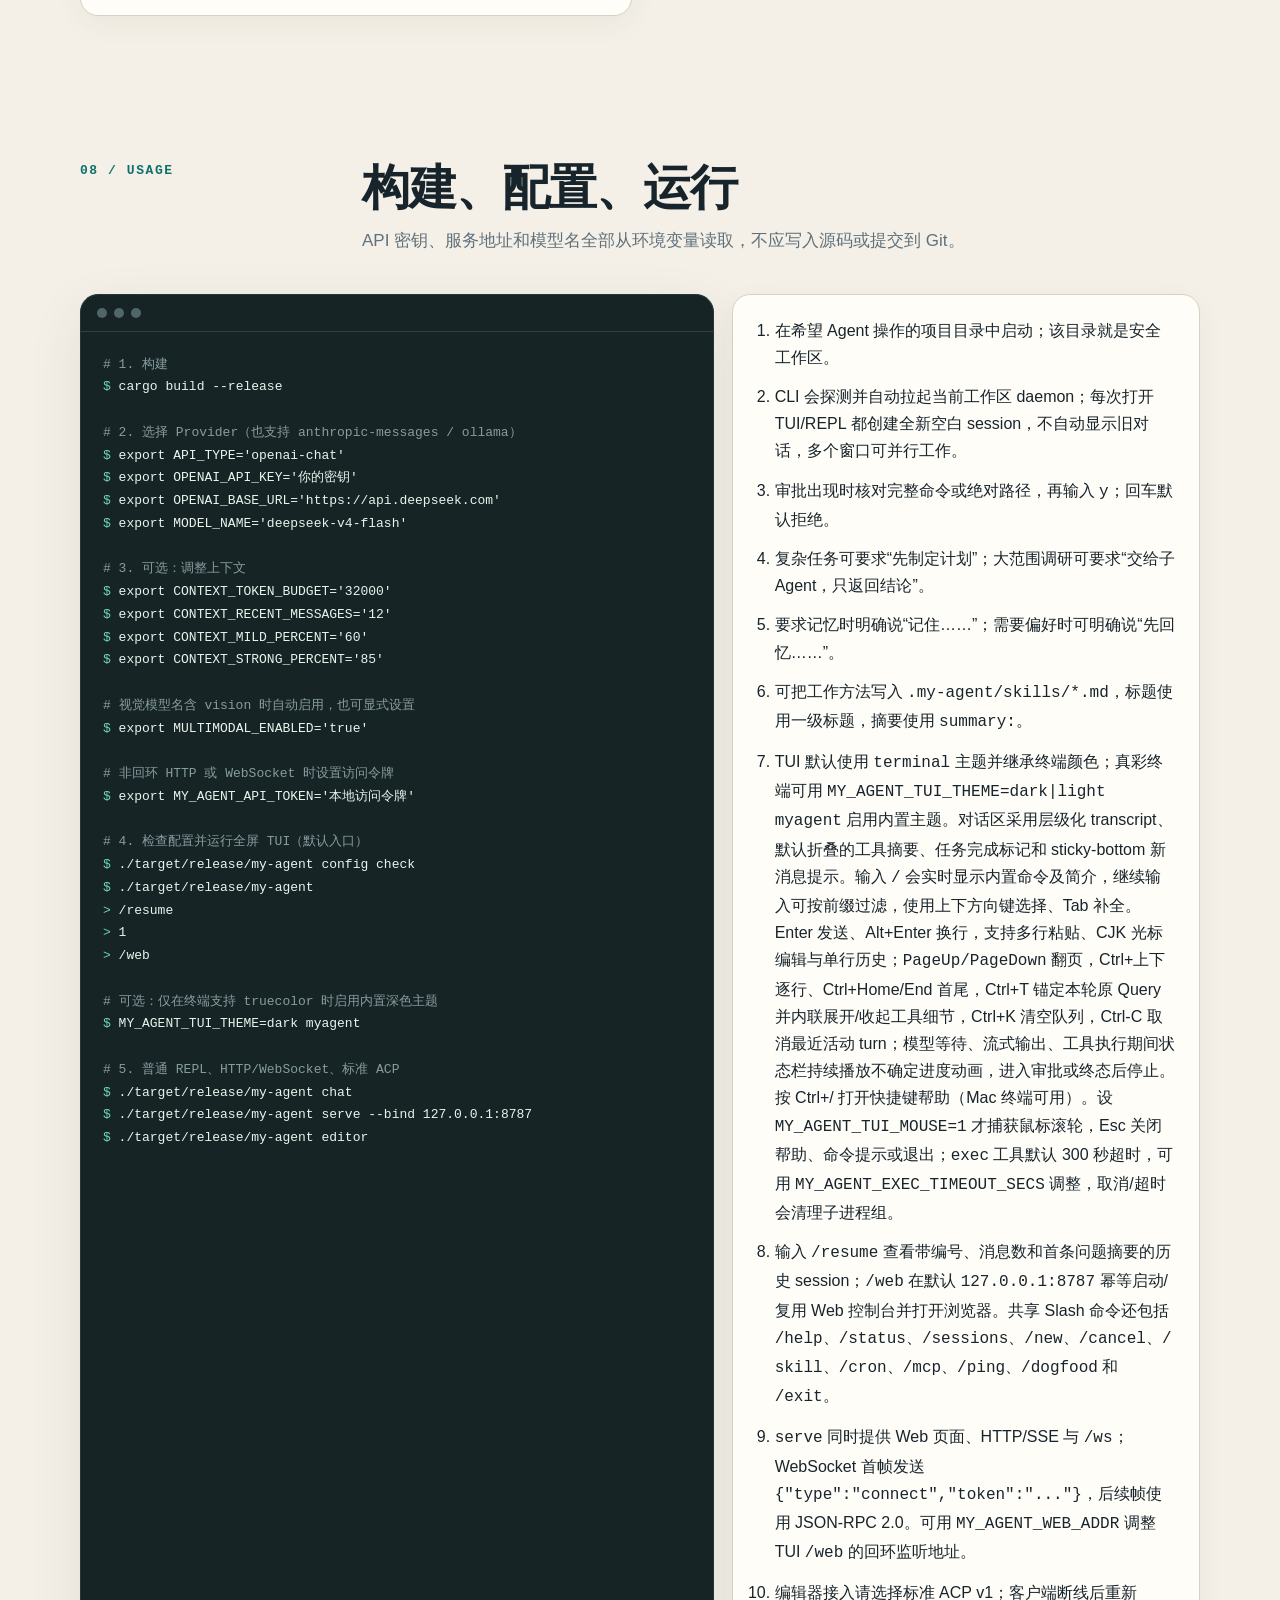
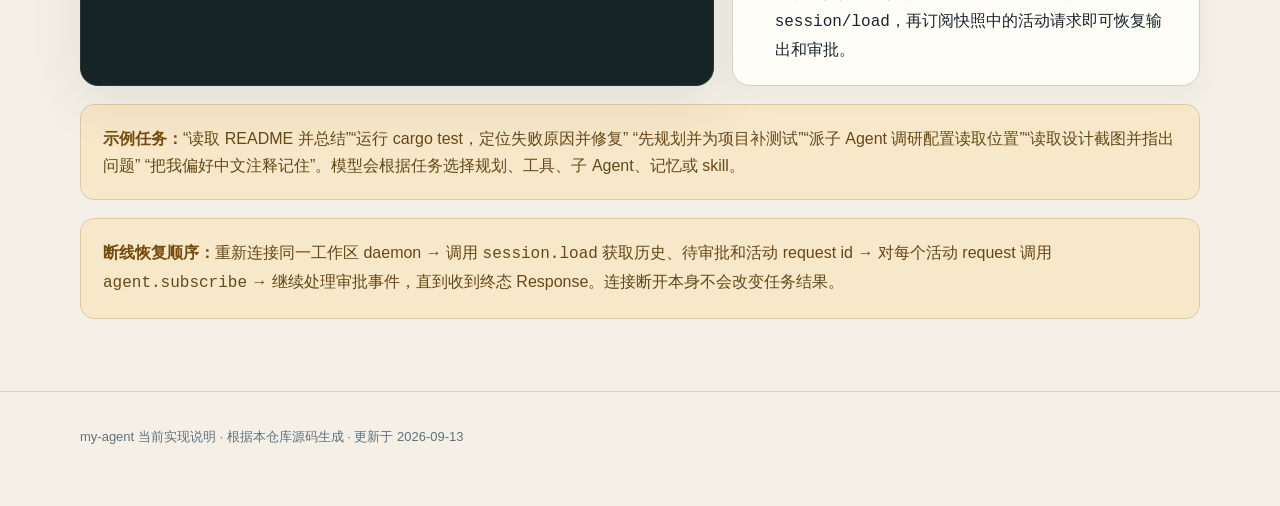
==== commit 1da338bc: "feat: add local agent web console and /web command" ====
--- a/docs/agent-system.html
+++ b/docs/agent-system.html
@@ -578,7 +578,7 @@
     <div class="eyebrow">Rust · Personal Coding Agent</div>
     <h1>一个请求，如何变成一次可靠的代码行动</h1>
     <p class="lead">
-      my-agent 是一个单用户、daemon 驱动的 AI 编码 Agent。全屏 TUI、CLI、本地 HTTP/WebSocket API 与标准 ACP
+      my-agent 是一个单用户、daemon 驱动的 AI 编码 Agent。全屏 TUI、本地 Web 控制台、CLI、HTTP/WebSocket API 与标准 ACP
       stdio 入口连接同一个后台运行时；请求进入后再恢复记忆、组装上下文、规划、调用工具
       或委派子 Agent，最后把同一份事件流和可核验结果返回给调用端。
     </p>
@@ -632,17 +632,22 @@
         <article class="panel status-card">
           <span class="badge done">已实现</span>
           <h3>四类入口对等</h3>
-          <p>全屏 TUI、CLI、本地 OpenAI 兼容 HTTP/SSE + 全双工 WebSocket、标准 ACP v1 stdio 都复用同一 daemon。</p>
+          <p>全屏 TUI、带 Session/链路浏览器的 Web 控制台、CLI、本地 OpenAI 兼容 HTTP/SSE + 全双工 WebSocket、标准 ACP v1 stdio 都复用同一 daemon。</p>
         </article>
         <article class="panel status-card">
           <span class="badge done">已实现</span>
           <h3>全屏终端 TUI</h3>
-          <p>直接运行 <code>myagent</code> 进入全屏界面：启动时显式清屏并从顶部连续排版；默认继承终端主题，也内置 dark/light 语义色板。Ctrl+T 会锚定最近一条原 Query，在当前对话中内联展开工具参数与输出；模型等待、流式输出和工具执行期间持续显示不确定进度动画，审批与终态立即停止。</p>
+          <p>直接运行 <code>myagent</code> 进入全屏界面：页眉显示本地 Web 地址，<code>/web</code> 会幂等启动或复用控制台并打开浏览器。界面默认继承终端主题，也内置 dark/light 语义色板；Ctrl+T 在原 Query 中内联展开工具细节，运行阶段持续显示不确定进度动画。</p>
+        </article>
+        <article class="panel status-card">
+          <span class="badge done">已实现</span>
+          <h3>本地 Web 控制台</h3>
+          <p>可调用同一 Agent、搜索全部本地 Session，并查看用户/助手/工具消息、完整 LM 输入与响应、工具参数与输出，以及毫秒级执行时间线。</p>
         </article>
         <article class="panel status-card">
           <span class="badge done">已实现</span>
           <h3>可观测与平滑升级</h3>
-          <p>每轮模型、首个增量、工具耗时与成功状态按 session/request 写入工作区日志；<code>status</code> / <code>logs</code> 无需模型配置即可排障。ready 标记记录可执行文件指纹，新版本会优雅切换旧 daemon。</p>
+          <p>每轮完整 LM 输入/响应、首个增量、工具参数/输出、耗时与成功状态按 session/request 写入结构化 session trace，同时保留工作区日志；<code>status</code> / <code>logs</code> 无需模型配置即可排障。</p>
         </article>
         <article class="panel status-card">
           <span class="badge done">已实现</span>
@@ -983,13 +988,13 @@
         <article class="panel module-card"><h3><code>main.rs / config.rs</code></h3><p>Clap 子命令、工作区选择、配置聚合检查与首次使用引导。</p></article>
         <article class="panel module-card"><h3><code>daemon/</code></h3><p>DaemonState、协议 SSOT、handlers、审批、运行时装配、生命周期和 Unix socket server。</p></article>
         <article class="panel module-card"><h3><code>client.rs</code></h3><p>持久 Unix 连接、request id 多路复用，以及测试用内存回环传输。</p></article>
-        <article class="panel module-card"><h3><code>entry/</code></h3><p>全屏 TUI、CLI REPL、本地 HTTP/SSE + WebSocket 和标准 ACP stdio 入口；recovery helper 统一恢复逻辑。</p></article>
+        <article class="panel module-card"><h3><code>entry/ + web/</code></h3><p>全屏 TUI、CLI REPL、本地 Web/HTTP/SSE + WebSocket 和标准 ACP stdio 入口；零构建依赖页面直接嵌入二进制。</p></article>
         <article class="panel module-card"><h3><code>provider.rs / provider/</code></h3><p>统一 Provider 契约、execution identity，以及 OpenAI、Anthropic、Ollama 的协议适配。</p></article>
         <article class="panel module-card"><h3><code>cron.rs / mcp.rs</code></h3><p>持久化本地调度与 heartbeat；自研 MCP stdio JSON-RPC、工具桥接、安全审批和子进程生命周期。</p></article>
         <article class="panel module-card"><h3><code>loop_engine.rs</code></h3><p>ReAct while 循环、长任务进度检查、无进展熔断、并行波次、工具结果回填与最终终止判断。</p></article>
         <article class="panel module-card"><h3><code>context.rs</code></h3><p>上下文排序、项目规则、动态环境、token 估算、分块总结与递归压缩。</p></article>
         <article class="panel module-card"><h3><code>safety.rs</code></h3><p>所有文件路径和命令的单一安全决策点；审批由 daemon 中介挂起和恢复。</p></article>
-        <article class="panel module-card"><h3><code>session.rs</code></h3><p>稳定 ID 的独立 append-only JSONL、当前 session 指针、摘要列表、残缺末行恢复与 RAII turn 锁。</p></article>
+        <article class="panel module-card"><h3><code>session.rs</code></h3><p>稳定 ID 的独立 append-only JSONL、逐 session 结构化 trace、摘要列表、残缺末行恢复与 RAII turn 锁。</p></article>
         <article class="panel module-card"><h3><code>memory.rs</code></h3><p>长期记忆条目、有效期、关键词和中文 bigram 索引逻辑，以及两个记忆工具。</p></article>
         <article class="panel module-card"><h3><code>plan.rs</code></h3><p>任务步骤状态、原子 JSON 持久化、动态上下文块与 plan 工具。</p></article>
         <article class="panel module-card"><h3><code>sub_agent.rs</code></h3><p>复用 ReAct 核心，提供独立历史、工具子集、轮次预算和禁止递归的子 Agent。</p></article>
@@ -1035,6 +1040,7 @@
 <span class="prompt">$</span> ./target/release/my-agent
 <span class="prompt">&gt;</span> /resume
 <span class="prompt">&gt;</span> 1
+<span class="prompt">&gt;</span> /web
 
 <span class="comment"># 可选：仅在终端支持 truecolor 时启用内置深色主题</span>
 <span class="prompt">$</span> MY_AGENT_TUI_THEME=dark myagent
@@ -1052,9 +1058,9 @@
             <li>复杂任务可要求“先制定计划”；大范围调研可要求“交给子 Agent，只返回结论”。</li>
             <li>要求记忆时明确说“记住……”；需要偏好时可明确说“先回忆……”。</li>
             <li>可把工作方法写入 <code>.my-agent/skills/*.md</code>，标题使用一级标题，摘要使用 <code>summary:</code>。</li>
-            <li>TUI 默认使用 <code>terminal</code> 主题并继承终端颜色；真彩终端可用 <code>MY_AGENT_TUI_THEME=dark|light myagent</code> 启用内置主题。对话区采用层级化 transcript、默认折叠的工具摘要、任务完成标记和 sticky-bottom 新消息提示。Enter 发送、Alt+Enter 换行，支持多行粘贴、CJK 光标编辑与单行历史；<code>PageUp/PageDown</code> 翻页，Ctrl+上下逐行、Ctrl+Home/End 首尾，Ctrl+T 锚定本轮原 Query 并内联展开/收起工具细节，Ctrl+K 清空队列，Ctrl-C 取消最近活动 turn；模型等待、流式输出、工具执行期间状态栏持续播放不确定进度动画，进入审批或终态后停止。按 Ctrl+/ 打开快捷键帮助（Mac 终端可用）。设 <code>MY_AGENT_TUI_MOUSE=1</code> 才捕获鼠标滚轮，Esc 关闭帮助或退出；<code>exec</code> 工具默认 300 秒超时，可用 <code>MY_AGENT_EXEC_TIMEOUT_SECS</code> 调整，取消/超时会清理子进程组。</li>
-            <li>输入 <code>/resume</code> 查看带编号、消息数和首条问题摘要的历史 session；随后输入编号，或直接使用 <code>/resume &lt;session-id&gt;</code> 恢复。共享 Slash 命令还包括 <code>/help</code>、<code>/status</code>、<code>/sessions</code>、<code>/new</code>、<code>/cancel</code>、<code>/skill</code>、<code>/cron</code>、<code>/mcp</code>、<code>/ping</code> 和 <code>/exit</code>。命令行可用 <code>myagent status</code> 查看 daemon 与日志路径，或用 <code>myagent logs --session ... --request ...</code> 精确过滤日志；这些诊断命令不需要模型环境变量。</li>
-            <li><code>serve</code> 同时提供 HTTP/SSE 与 <code>/ws</code>；WebSocket 首帧发送 <code>{"type":"connect","token":"..."}</code>，后续帧使用 JSON-RPC 2.0。</li>
+            <li>TUI 默认使用 <code>terminal</code> 主题并继承终端颜色；真彩终端可用 <code>MY_AGENT_TUI_THEME=dark|light myagent</code> 启用内置主题。对话区采用层级化 transcript、默认折叠的工具摘要、任务完成标记和 sticky-bottom 新消息提示。输入 <code>/</code> 会实时显示内置命令及简介，继续输入可按前缀过滤，使用上下方向键选择、Tab 补全。Enter 发送、Alt+Enter 换行，支持多行粘贴、CJK 光标编辑与单行历史；<code>PageUp/PageDown</code> 翻页，Ctrl+上下逐行、Ctrl+Home/End 首尾，Ctrl+T 锚定本轮原 Query 并内联展开/收起工具细节，Ctrl+K 清空队列，Ctrl-C 取消最近活动 turn；模型等待、流式输出、工具执行期间状态栏持续播放不确定进度动画，进入审批或终态后停止。按 Ctrl+/ 打开快捷键帮助（Mac 终端可用）。设 <code>MY_AGENT_TUI_MOUSE=1</code> 才捕获鼠标滚轮，Esc 关闭帮助、命令提示或退出；<code>exec</code> 工具默认 300 秒超时，可用 <code>MY_AGENT_EXEC_TIMEOUT_SECS</code> 调整，取消/超时会清理子进程组。</li>
+            <li>输入 <code>/resume</code> 查看带编号、消息数和首条问题摘要的历史 session；<code>/web</code> 在默认 <code>127.0.0.1:8787</code> 幂等启动/复用 Web 控制台并打开浏览器。共享 Slash 命令还包括 <code>/help</code>、<code>/status</code>、<code>/sessions</code>、<code>/new</code>、<code>/cancel</code>、<code>/skill</code>、<code>/cron</code>、<code>/mcp</code>、<code>/ping</code>、<code>/dogfood</code> 和 <code>/exit</code>。</li>
+            <li><code>serve</code> 同时提供 Web 页面、HTTP/SSE 与 <code>/ws</code>；WebSocket 首帧发送 <code>{"type":"connect","token":"..."}</code>，后续帧使用 JSON-RPC 2.0。可用 <code>MY_AGENT_WEB_ADDR</code> 调整 TUI <code>/web</code> 的回环监听地址。</li>
             <li>编辑器接入请选择标准 ACP v1；客户端断线后重新 <code>session/load</code>，再订阅快照中的活动请求即可恢复输出和审批。</li>
           </ol>
         </aside>
@@ -1071,7 +1077,7 @@
   </main>
 
   <footer class="footer">
-    <div class="shell">my-agent 当前实现说明 · 根据本仓库源码生成 · 更新于 2026-09-12</div>
+    <div class="shell">my-agent 当前实现说明 · 根据本仓库源码生成 · 更新于 2026-09-13</div>
   </footer>
 </body>
 </html>
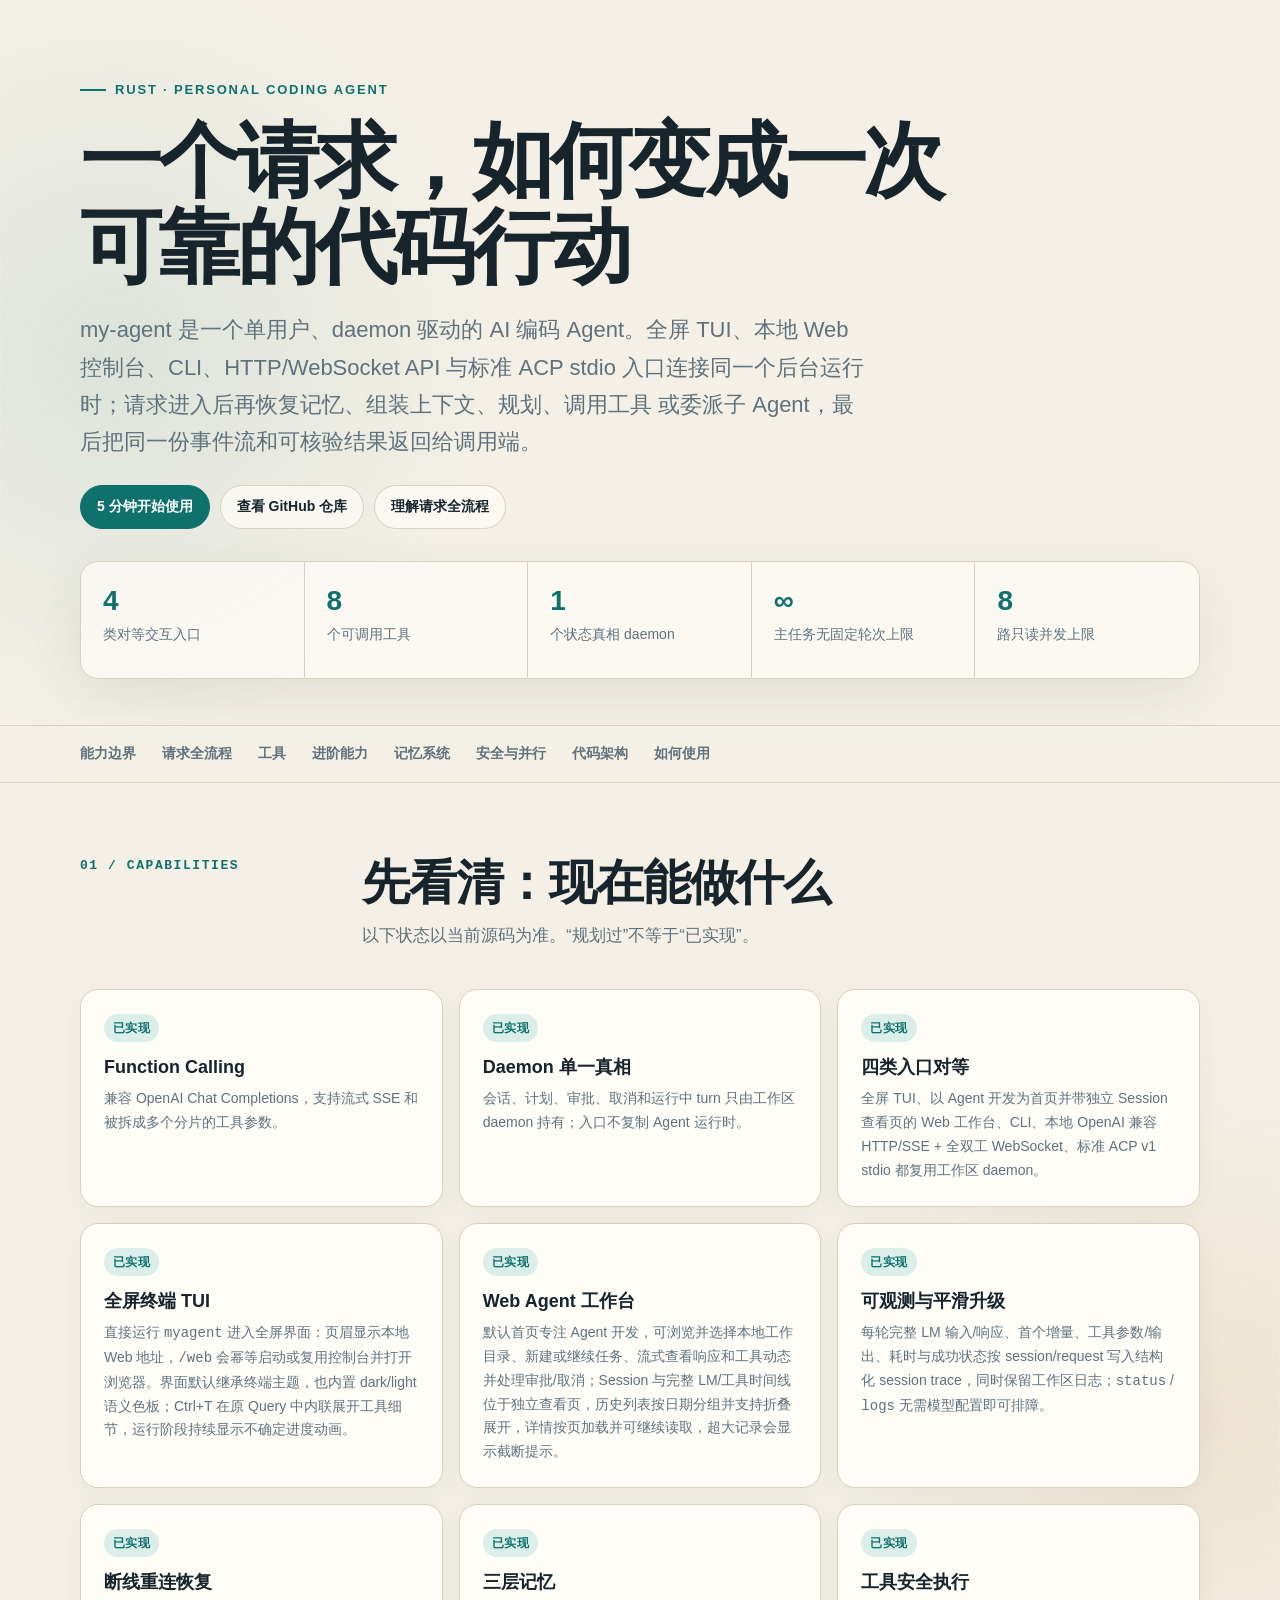
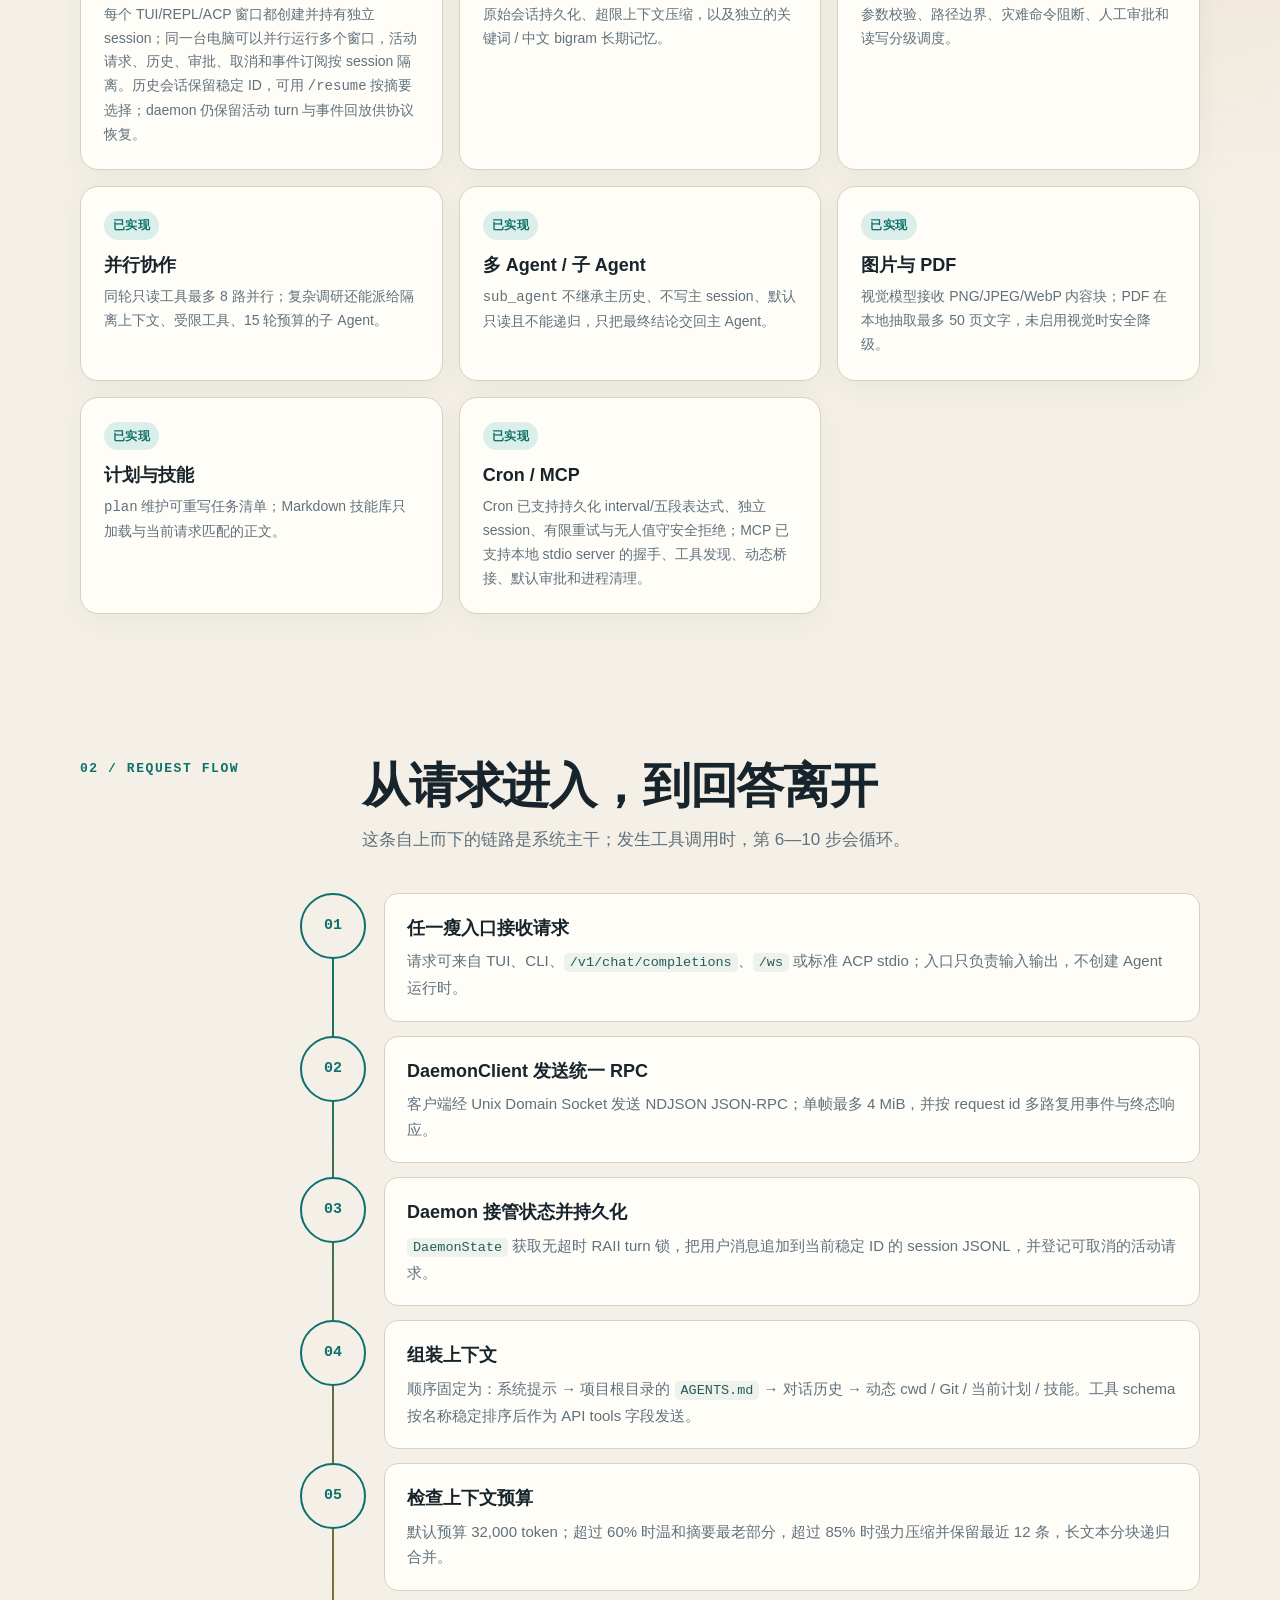
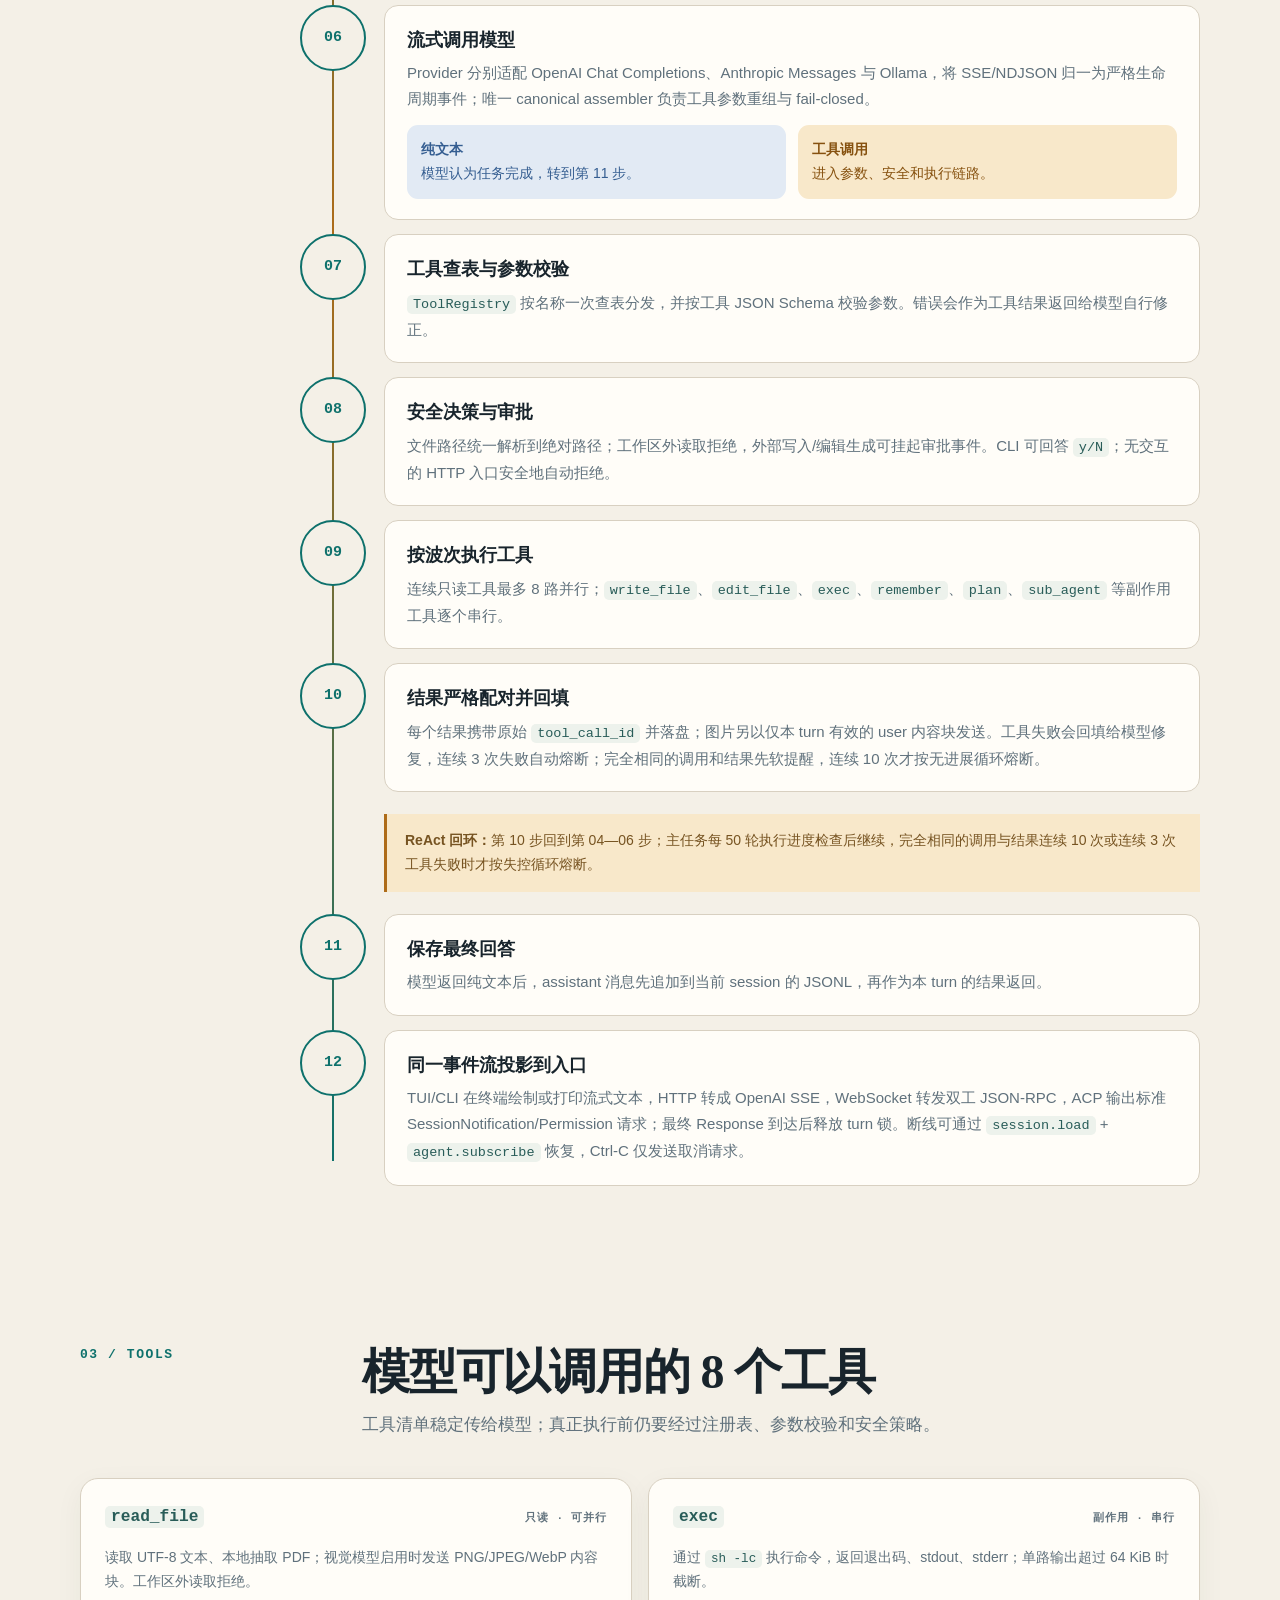
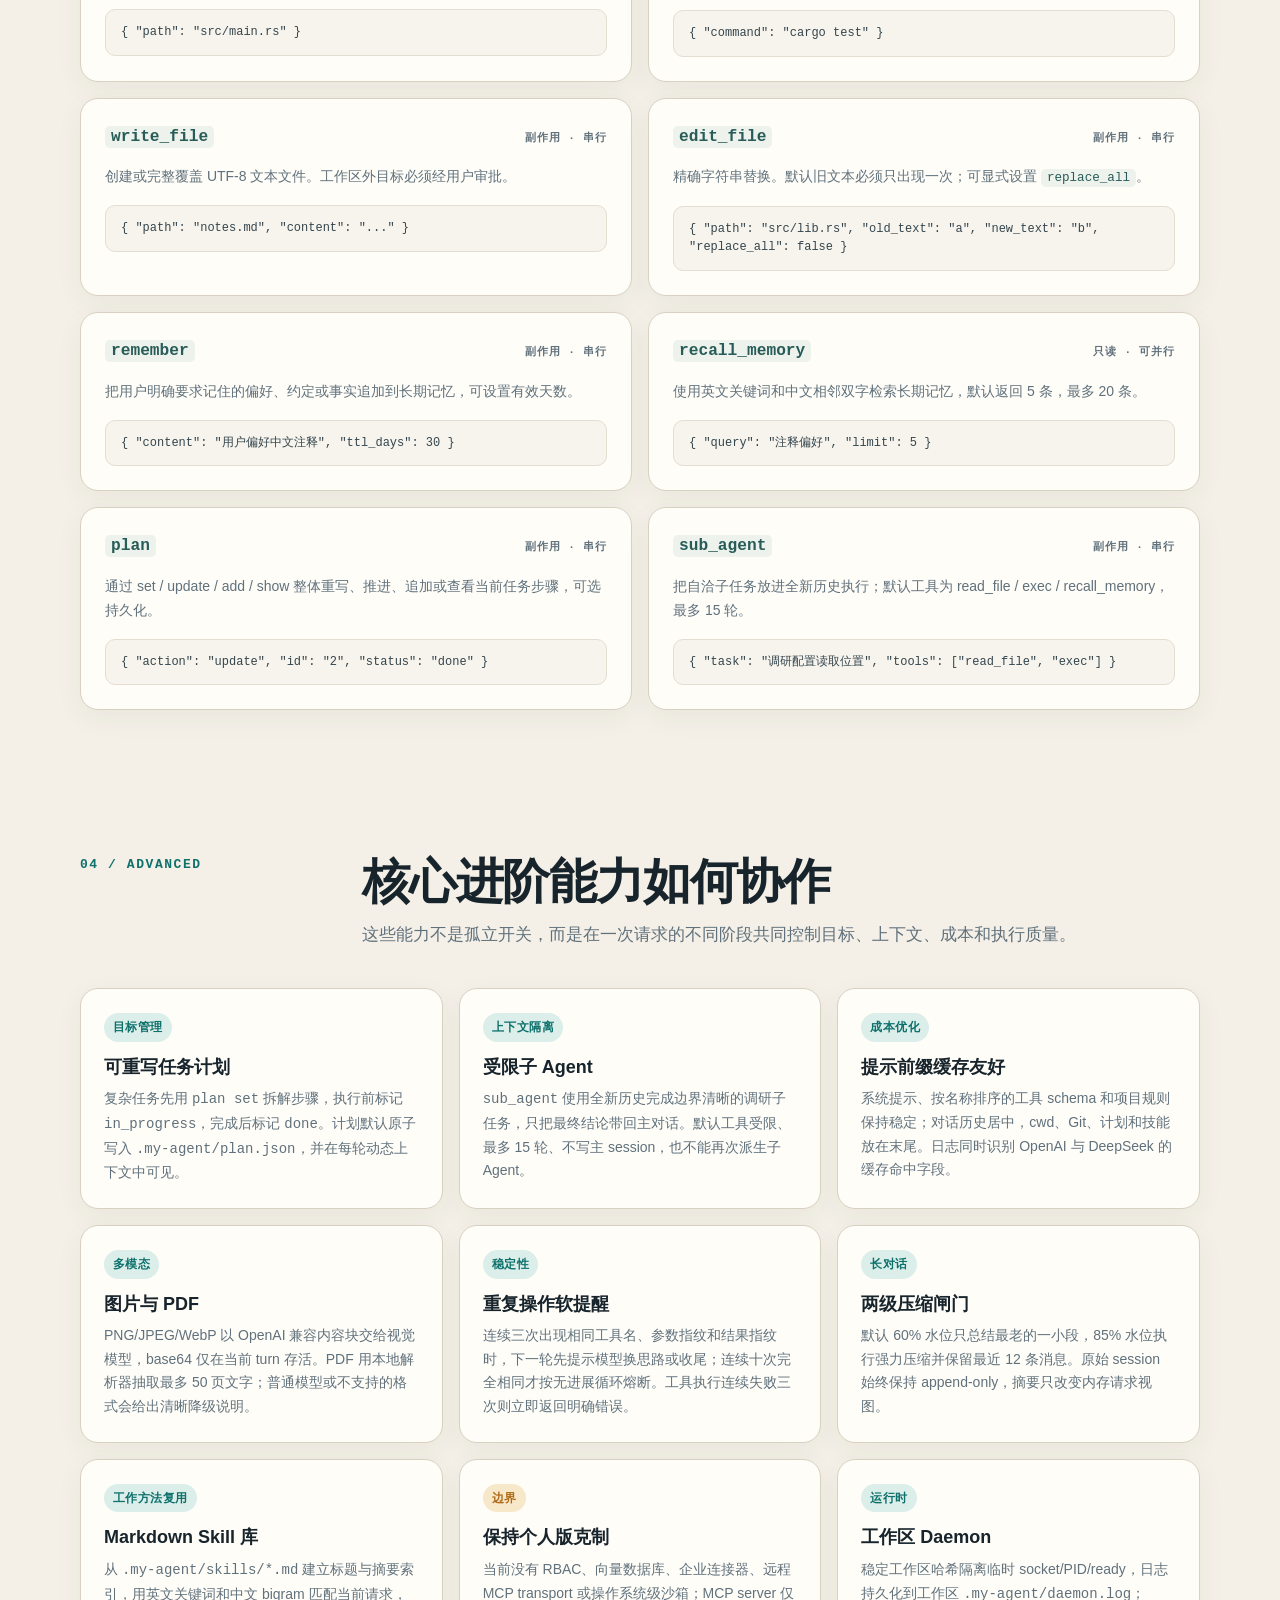
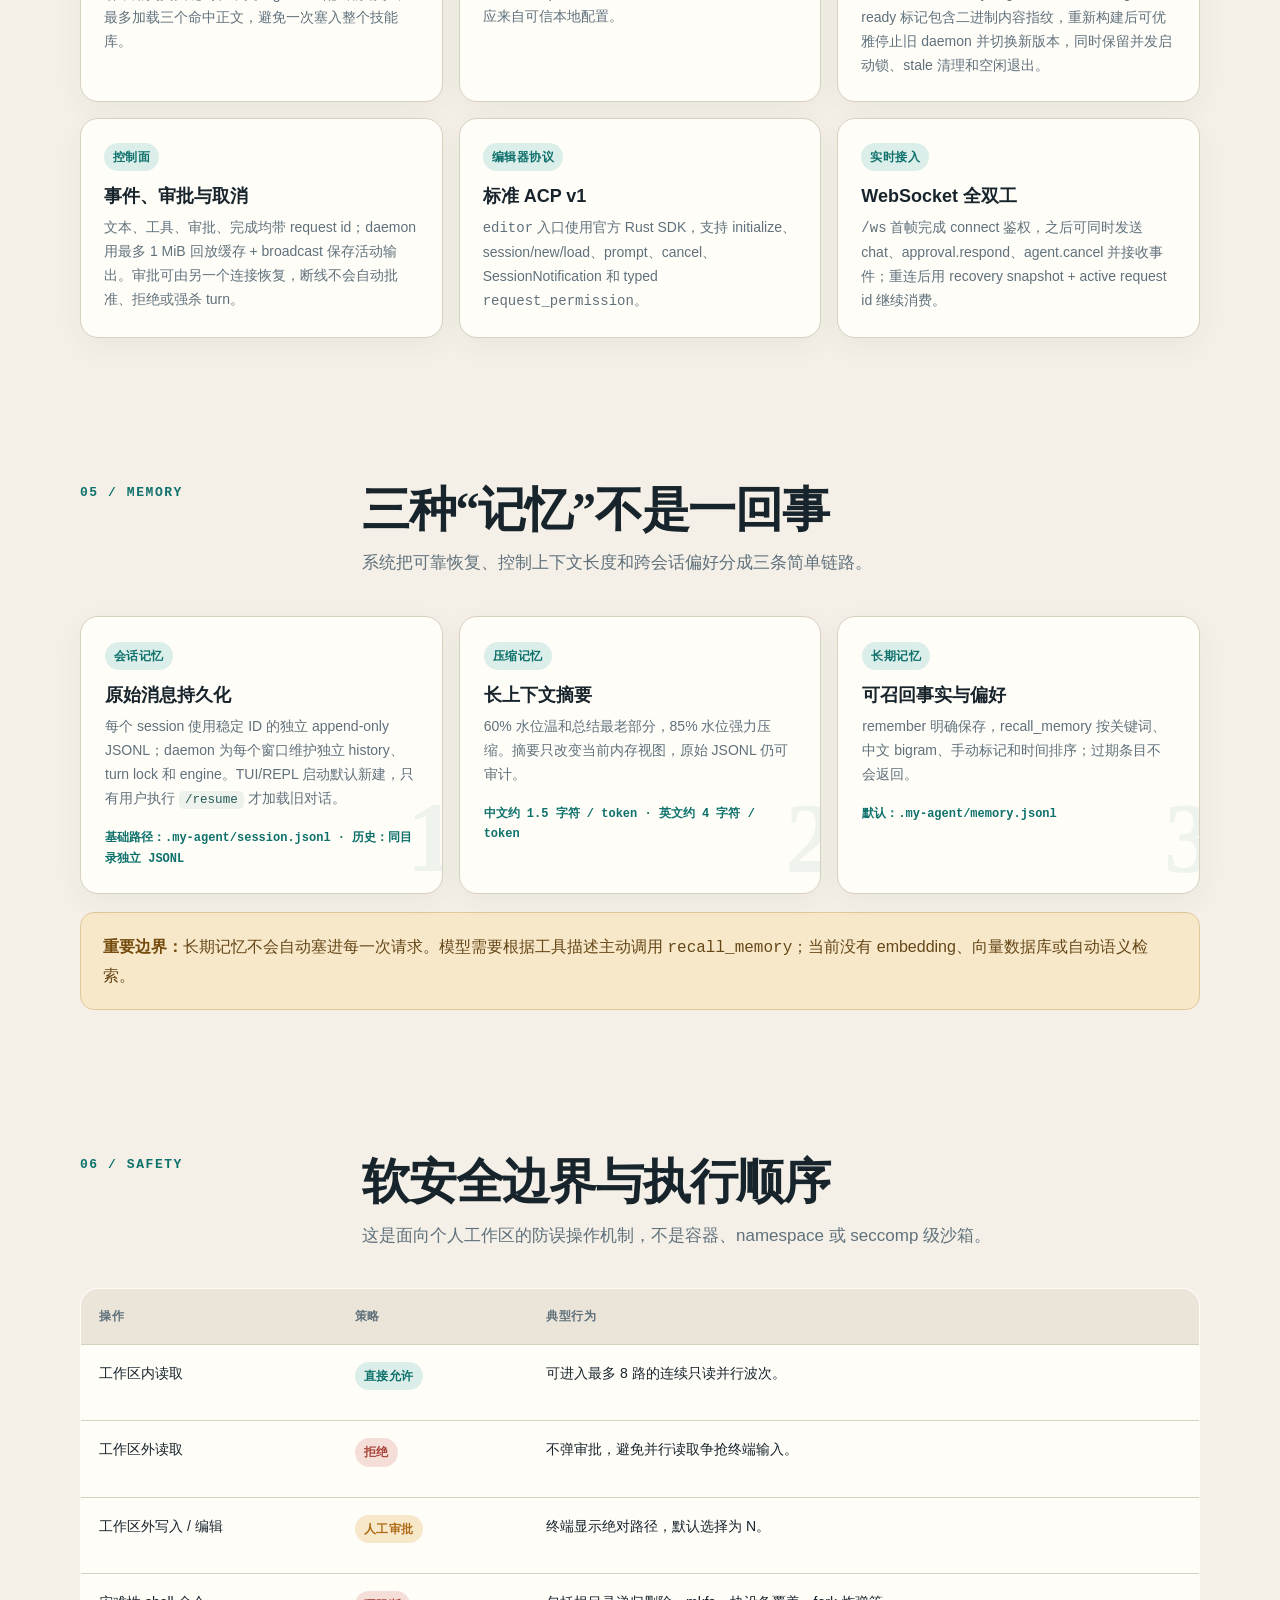
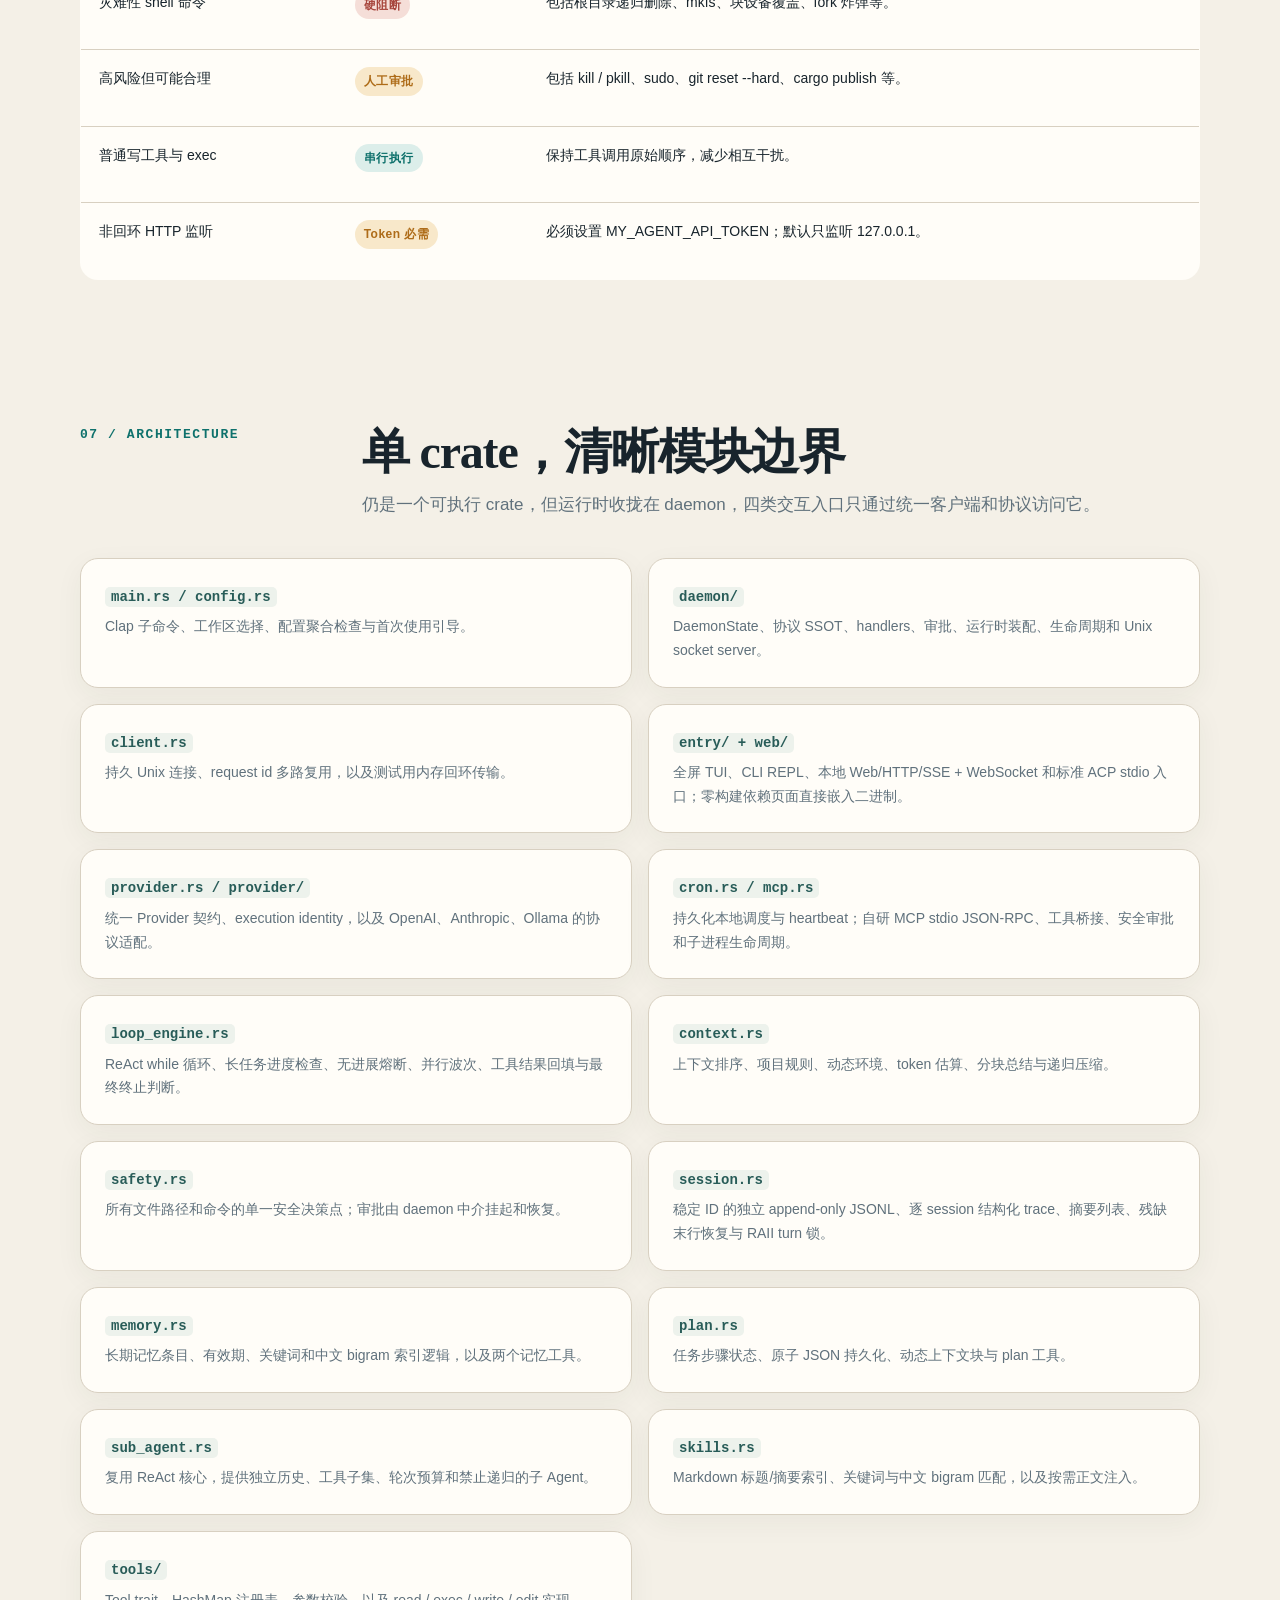
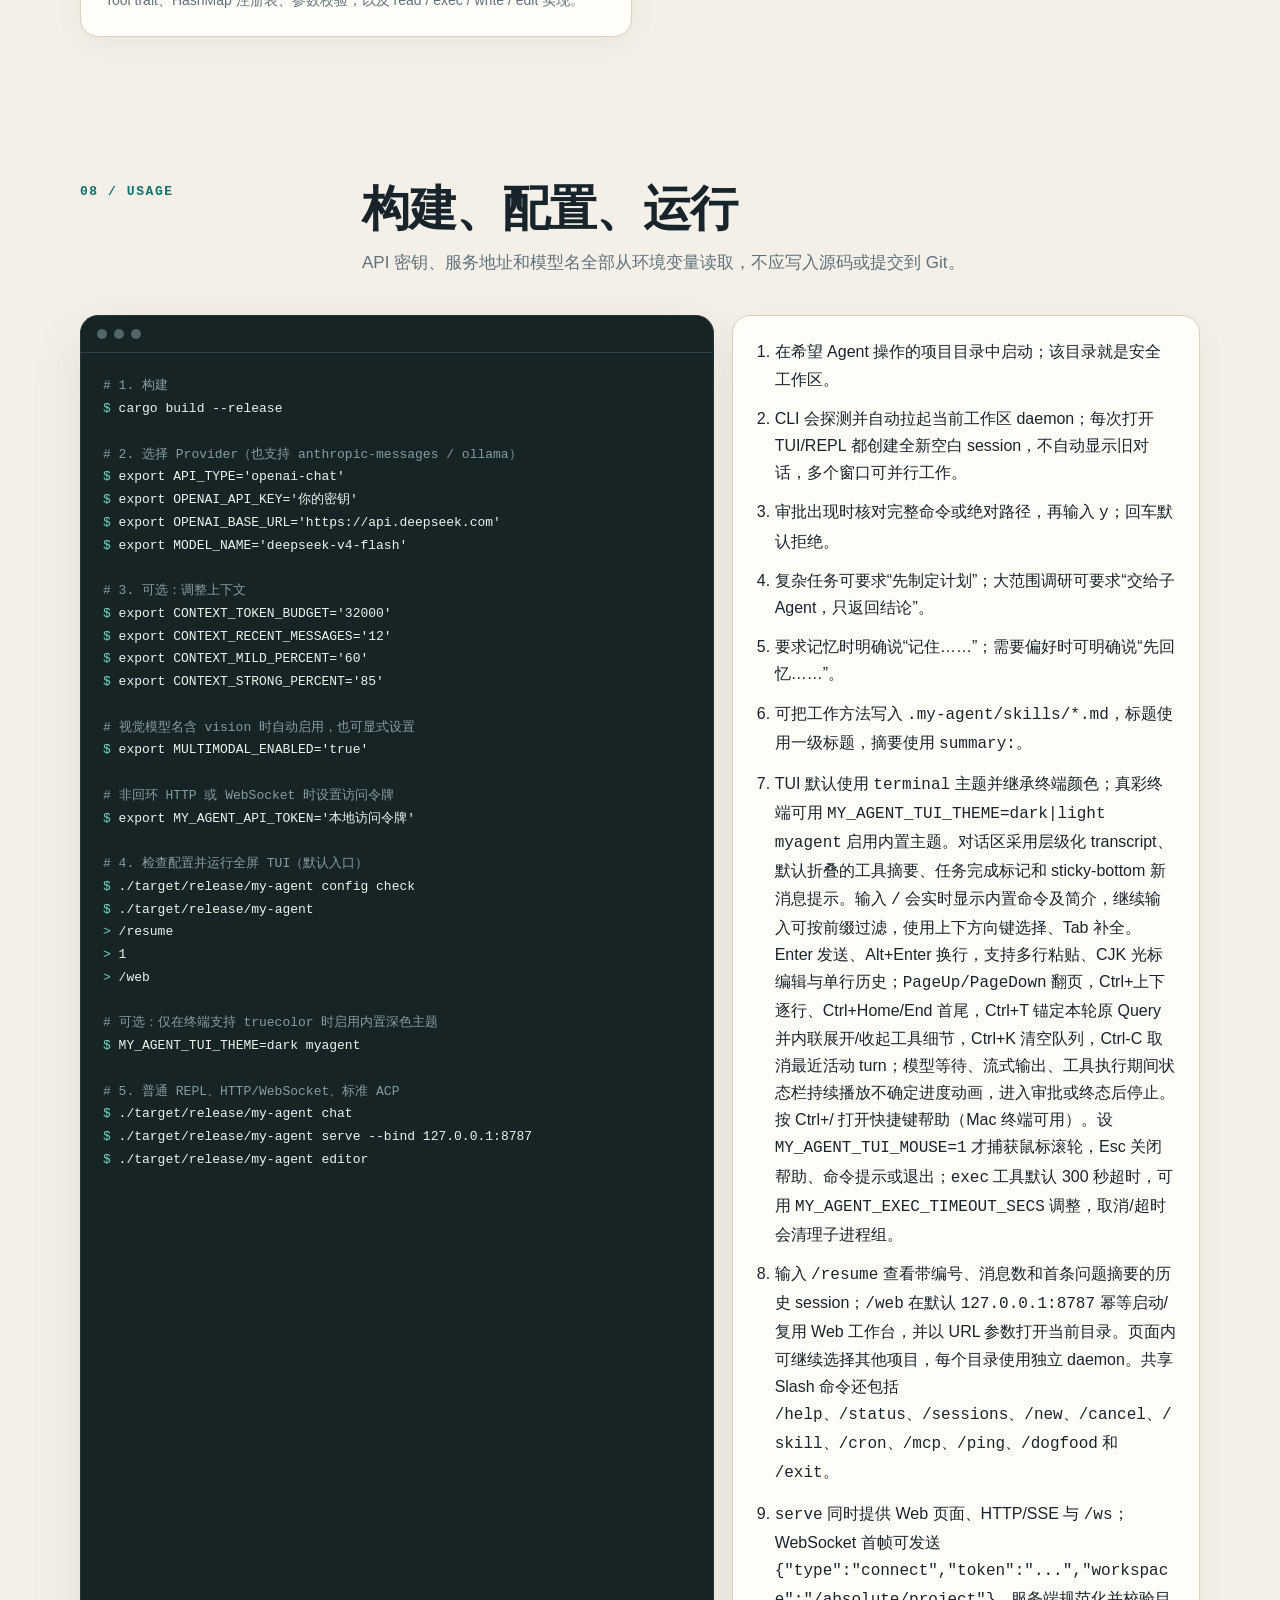
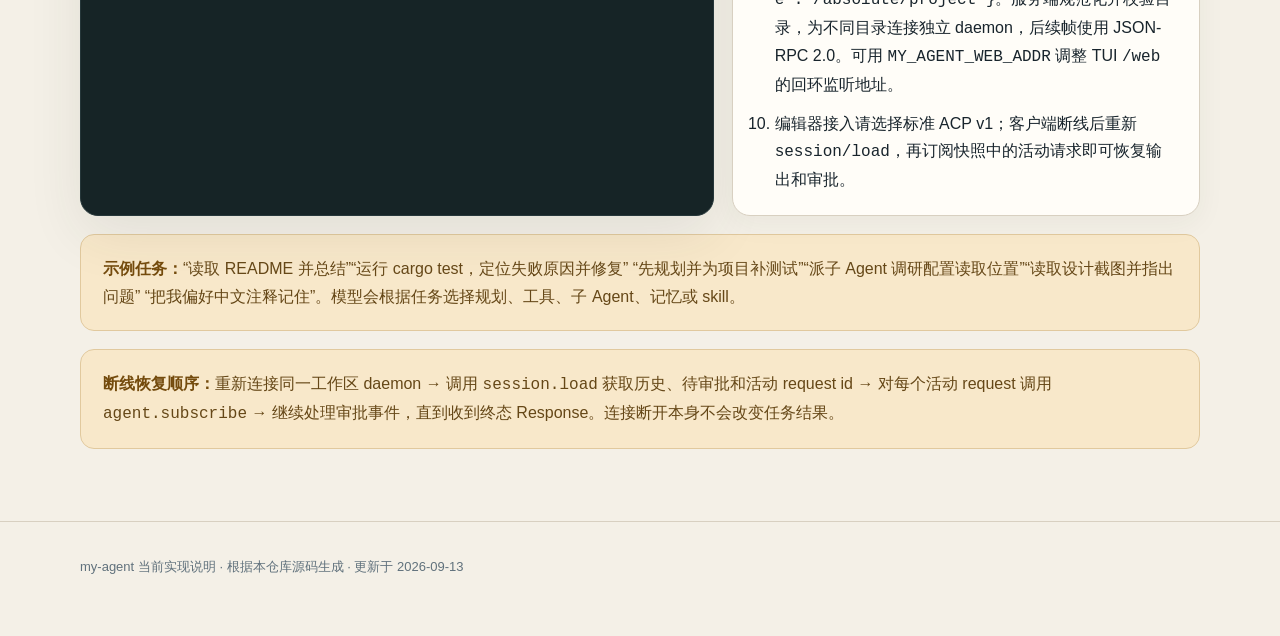
==== commit d4ec3080: "fix: paginate oversized web session logs" ====
--- a/docs/agent-system.html
+++ b/docs/agent-system.html
@@ -632,7 +632,7 @@
         <article class="panel status-card">
           <span class="badge done">已实现</span>
           <h3>四类入口对等</h3>
-          <p>全屏 TUI、带 Session/链路浏览器的 Web 控制台、CLI、本地 OpenAI 兼容 HTTP/SSE + 全双工 WebSocket、标准 ACP v1 stdio 都复用同一 daemon。</p>
+          <p>全屏 TUI、以 Agent 开发为首页并带独立 Session 查看页的 Web 工作台、CLI、本地 OpenAI 兼容 HTTP/SSE + 全双工 WebSocket、标准 ACP v1 stdio 都复用工作区 daemon。</p>
         </article>
         <article class="panel status-card">
           <span class="badge done">已实现</span>
@@ -641,8 +641,8 @@
         </article>
         <article class="panel status-card">
           <span class="badge done">已实现</span>
-          <h3>本地 Web 控制台</h3>
-          <p>可调用同一 Agent、搜索全部本地 Session，并查看用户/助手/工具消息、完整 LM 输入与响应、工具参数与输出，以及毫秒级执行时间线。</p>
+          <h3>Web Agent 工作台</h3>
+          <p>默认首页专注 Agent 开发，可浏览并选择本地工作目录、新建或继续任务、流式查看响应和工具动态并处理审批/取消；Session 与完整 LM/工具时间线位于独立查看页，历史列表按日期分组并支持折叠展开，详情按页加载并可继续读取，超大记录会显示截断提示。</p>
         </article>
         <article class="panel status-card">
           <span class="badge done">已实现</span>
@@ -1059,8 +1059,8 @@
             <li>要求记忆时明确说“记住……”；需要偏好时可明确说“先回忆……”。</li>
             <li>可把工作方法写入 <code>.my-agent/skills/*.md</code>，标题使用一级标题，摘要使用 <code>summary:</code>。</li>
             <li>TUI 默认使用 <code>terminal</code> 主题并继承终端颜色；真彩终端可用 <code>MY_AGENT_TUI_THEME=dark|light myagent</code> 启用内置主题。对话区采用层级化 transcript、默认折叠的工具摘要、任务完成标记和 sticky-bottom 新消息提示。输入 <code>/</code> 会实时显示内置命令及简介，继续输入可按前缀过滤，使用上下方向键选择、Tab 补全。Enter 发送、Alt+Enter 换行，支持多行粘贴、CJK 光标编辑与单行历史；<code>PageUp/PageDown</code> 翻页，Ctrl+上下逐行、Ctrl+Home/End 首尾，Ctrl+T 锚定本轮原 Query 并内联展开/收起工具细节，Ctrl+K 清空队列，Ctrl-C 取消最近活动 turn；模型等待、流式输出、工具执行期间状态栏持续播放不确定进度动画，进入审批或终态后停止。按 Ctrl+/ 打开快捷键帮助（Mac 终端可用）。设 <code>MY_AGENT_TUI_MOUSE=1</code> 才捕获鼠标滚轮，Esc 关闭帮助、命令提示或退出；<code>exec</code> 工具默认 300 秒超时，可用 <code>MY_AGENT_EXEC_TIMEOUT_SECS</code> 调整，取消/超时会清理子进程组。</li>
-            <li>输入 <code>/resume</code> 查看带编号、消息数和首条问题摘要的历史 session；<code>/web</code> 在默认 <code>127.0.0.1:8787</code> 幂等启动/复用 Web 控制台并打开浏览器。共享 Slash 命令还包括 <code>/help</code>、<code>/status</code>、<code>/sessions</code>、<code>/new</code>、<code>/cancel</code>、<code>/skill</code>、<code>/cron</code>、<code>/mcp</code>、<code>/ping</code>、<code>/dogfood</code> 和 <code>/exit</code>。</li>
-            <li><code>serve</code> 同时提供 Web 页面、HTTP/SSE 与 <code>/ws</code>；WebSocket 首帧发送 <code>{"type":"connect","token":"..."}</code>，后续帧使用 JSON-RPC 2.0。可用 <code>MY_AGENT_WEB_ADDR</code> 调整 TUI <code>/web</code> 的回环监听地址。</li>
+            <li>输入 <code>/resume</code> 查看带编号、消息数和首条问题摘要的历史 session；<code>/web</code> 在默认 <code>127.0.0.1:8787</code> 幂等启动/复用 Web 工作台，并以 URL 参数打开当前目录。页面内可继续选择其他项目，每个目录使用独立 daemon。共享 Slash 命令还包括 <code>/help</code>、<code>/status</code>、<code>/sessions</code>、<code>/new</code>、<code>/cancel</code>、<code>/skill</code>、<code>/cron</code>、<code>/mcp</code>、<code>/ping</code>、<code>/dogfood</code> 和 <code>/exit</code>。</li>
+            <li><code>serve</code> 同时提供 Web 页面、HTTP/SSE 与 <code>/ws</code>；WebSocket 首帧可发送 <code>{"type":"connect","token":"...","workspace":"/absolute/project"}</code>。服务端规范化并校验目录，为不同目录连接独立 daemon，后续帧使用 JSON-RPC 2.0。可用 <code>MY_AGENT_WEB_ADDR</code> 调整 TUI <code>/web</code> 的回环监听地址。</li>
             <li>编辑器接入请选择标准 ACP v1；客户端断线后重新 <code>session/load</code>，再订阅快照中的活动请求即可恢复输出和审批。</li>
           </ol>
         </aside>
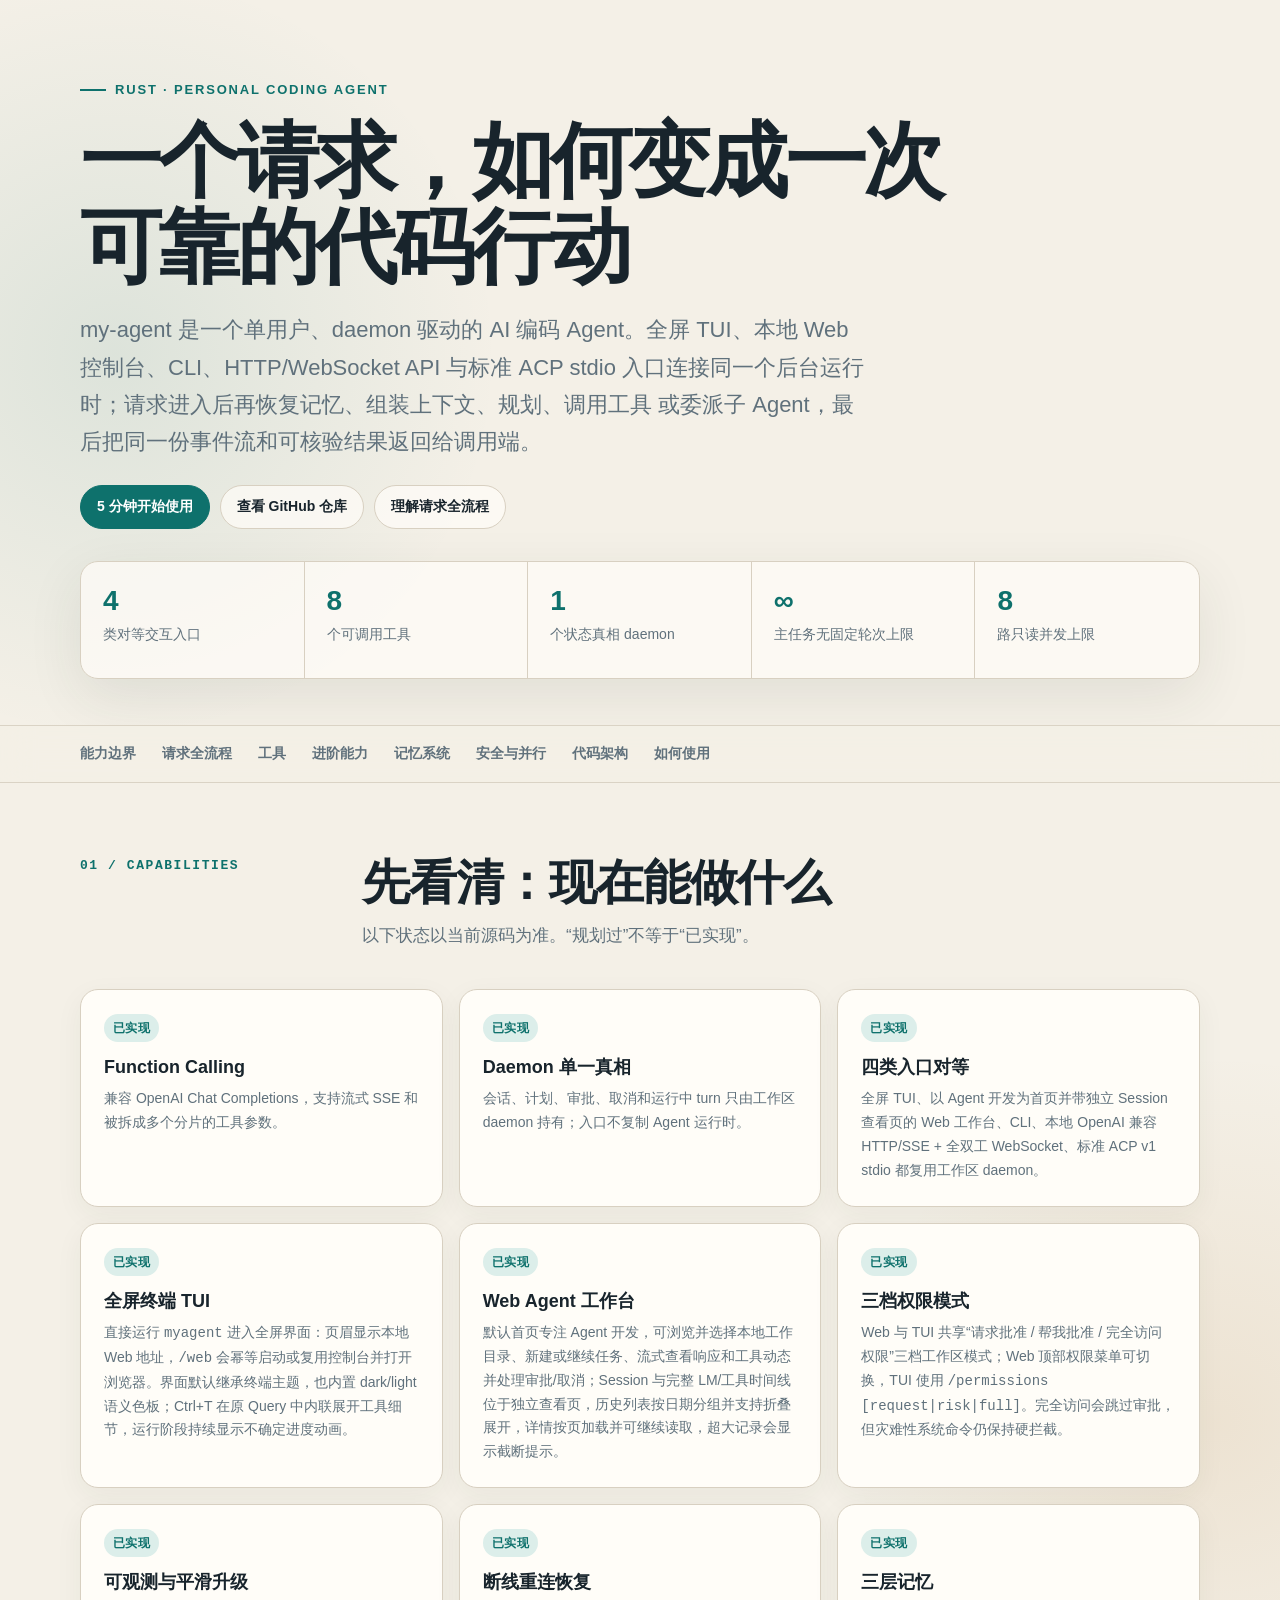
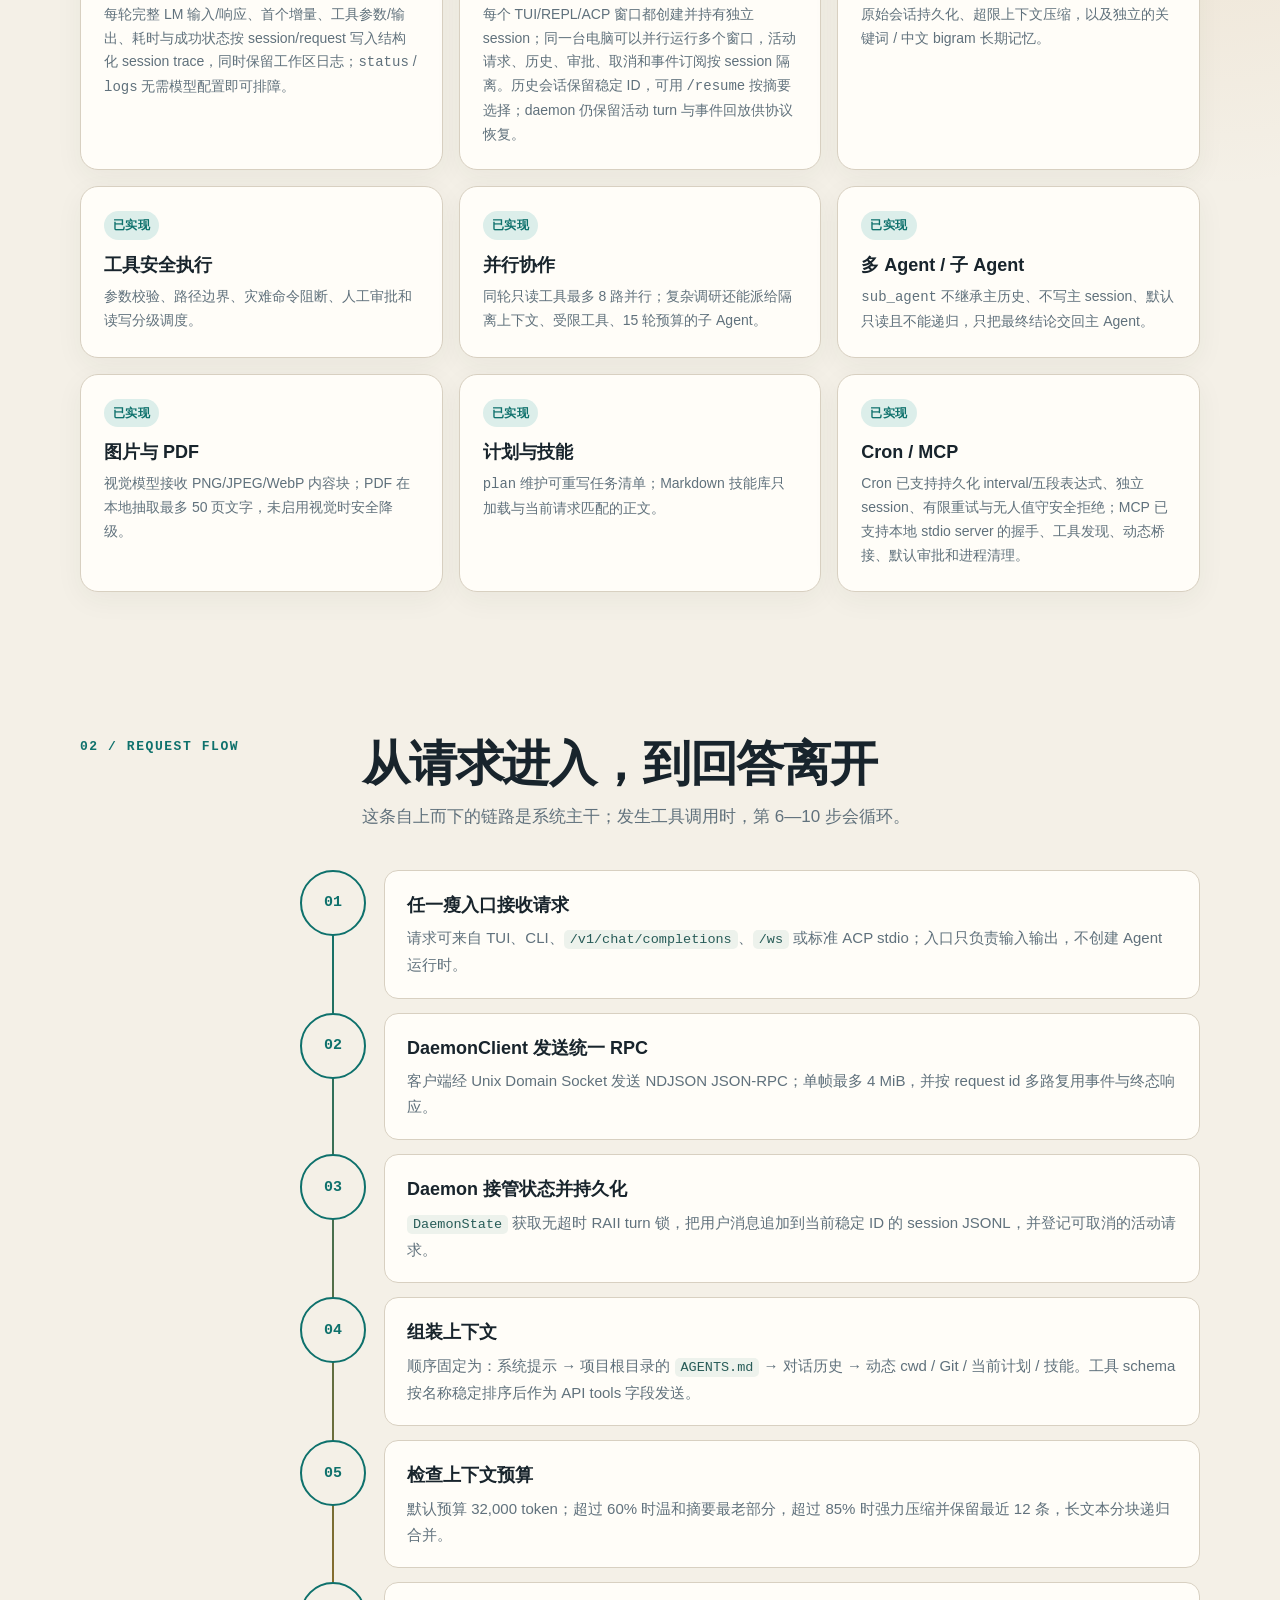
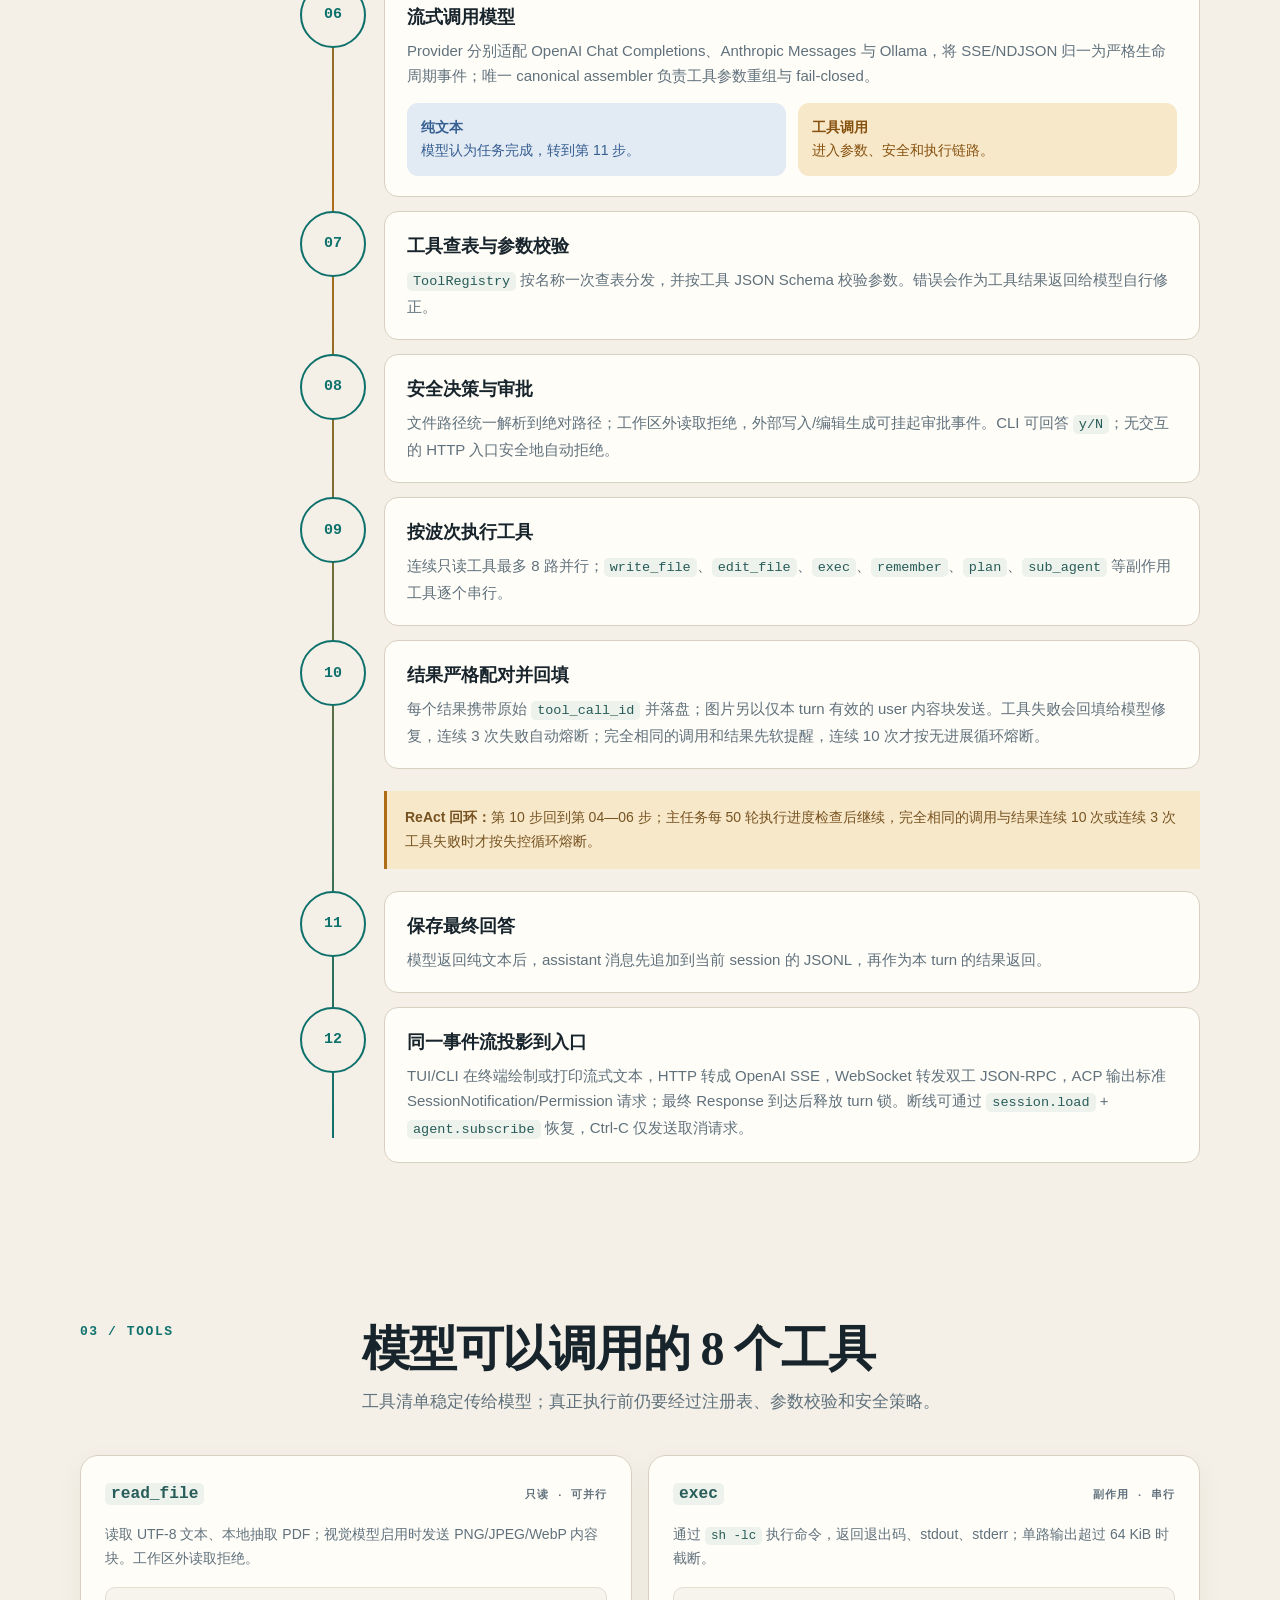
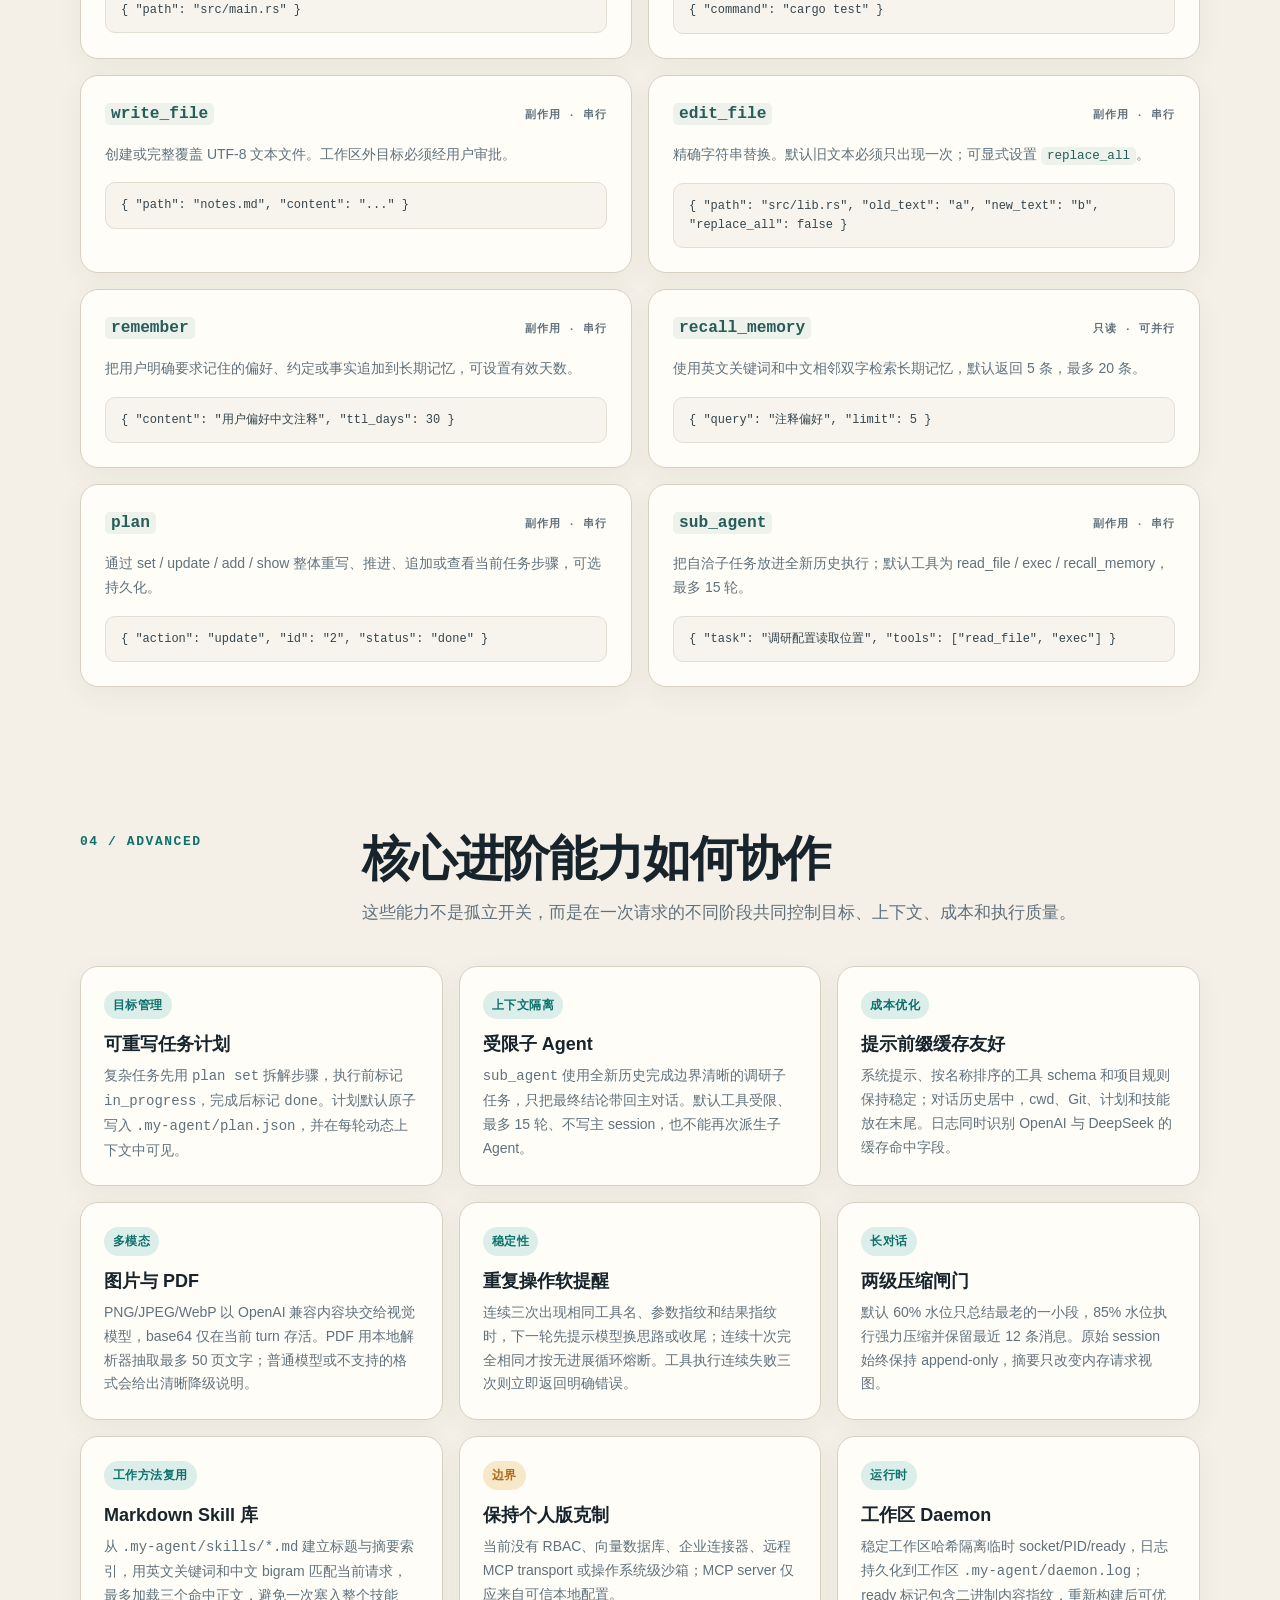
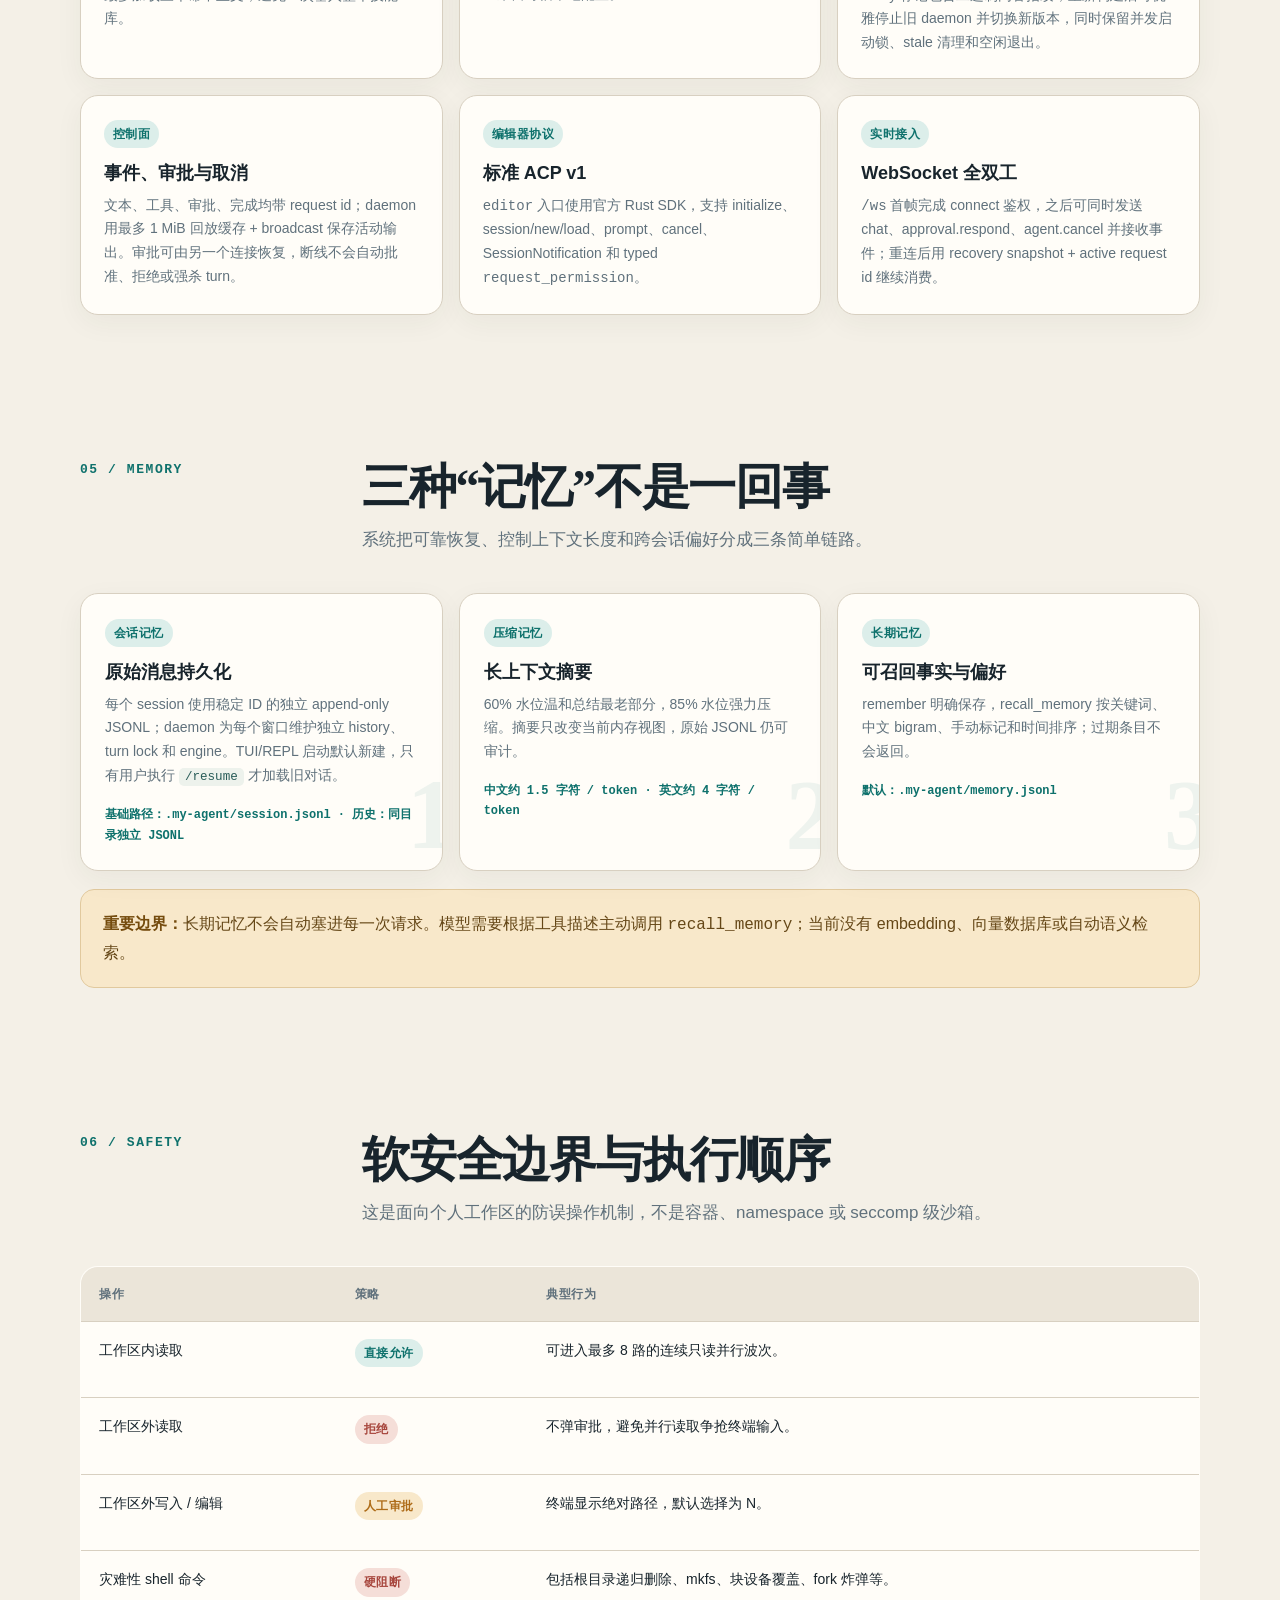
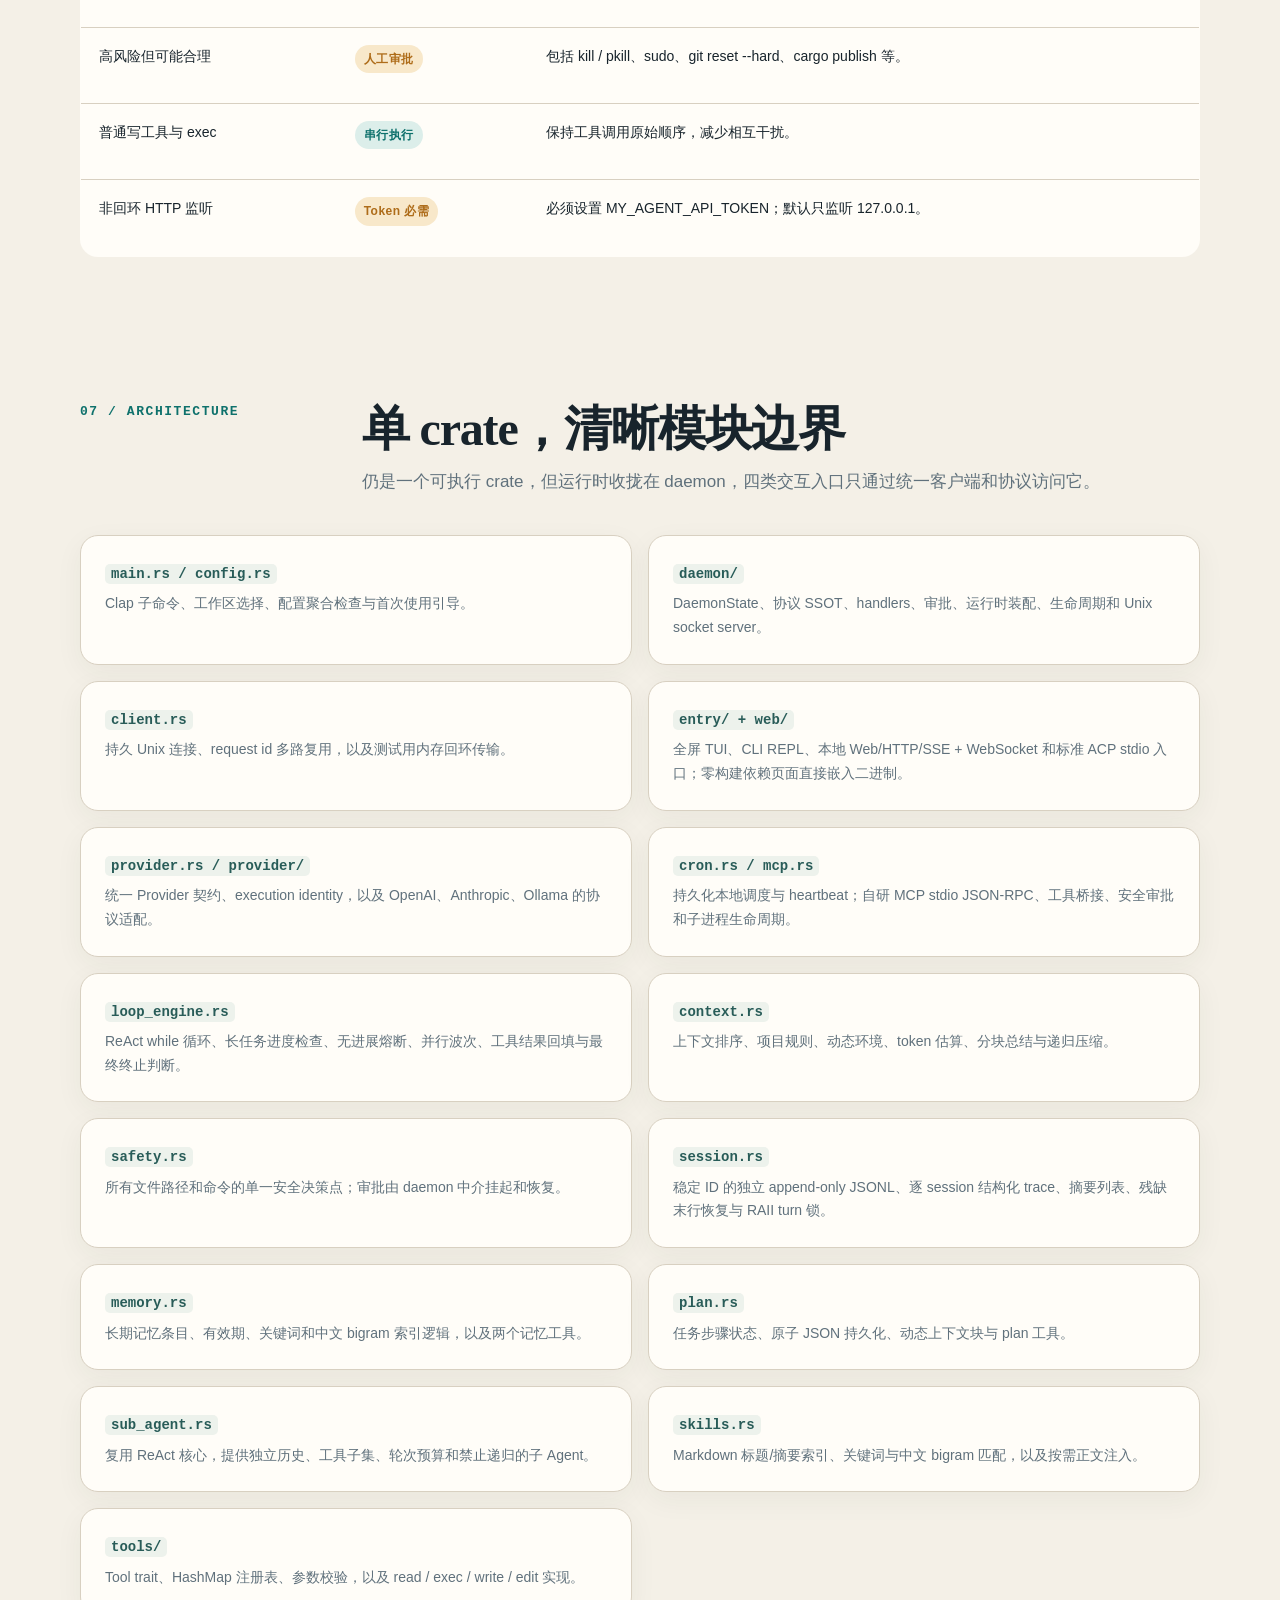
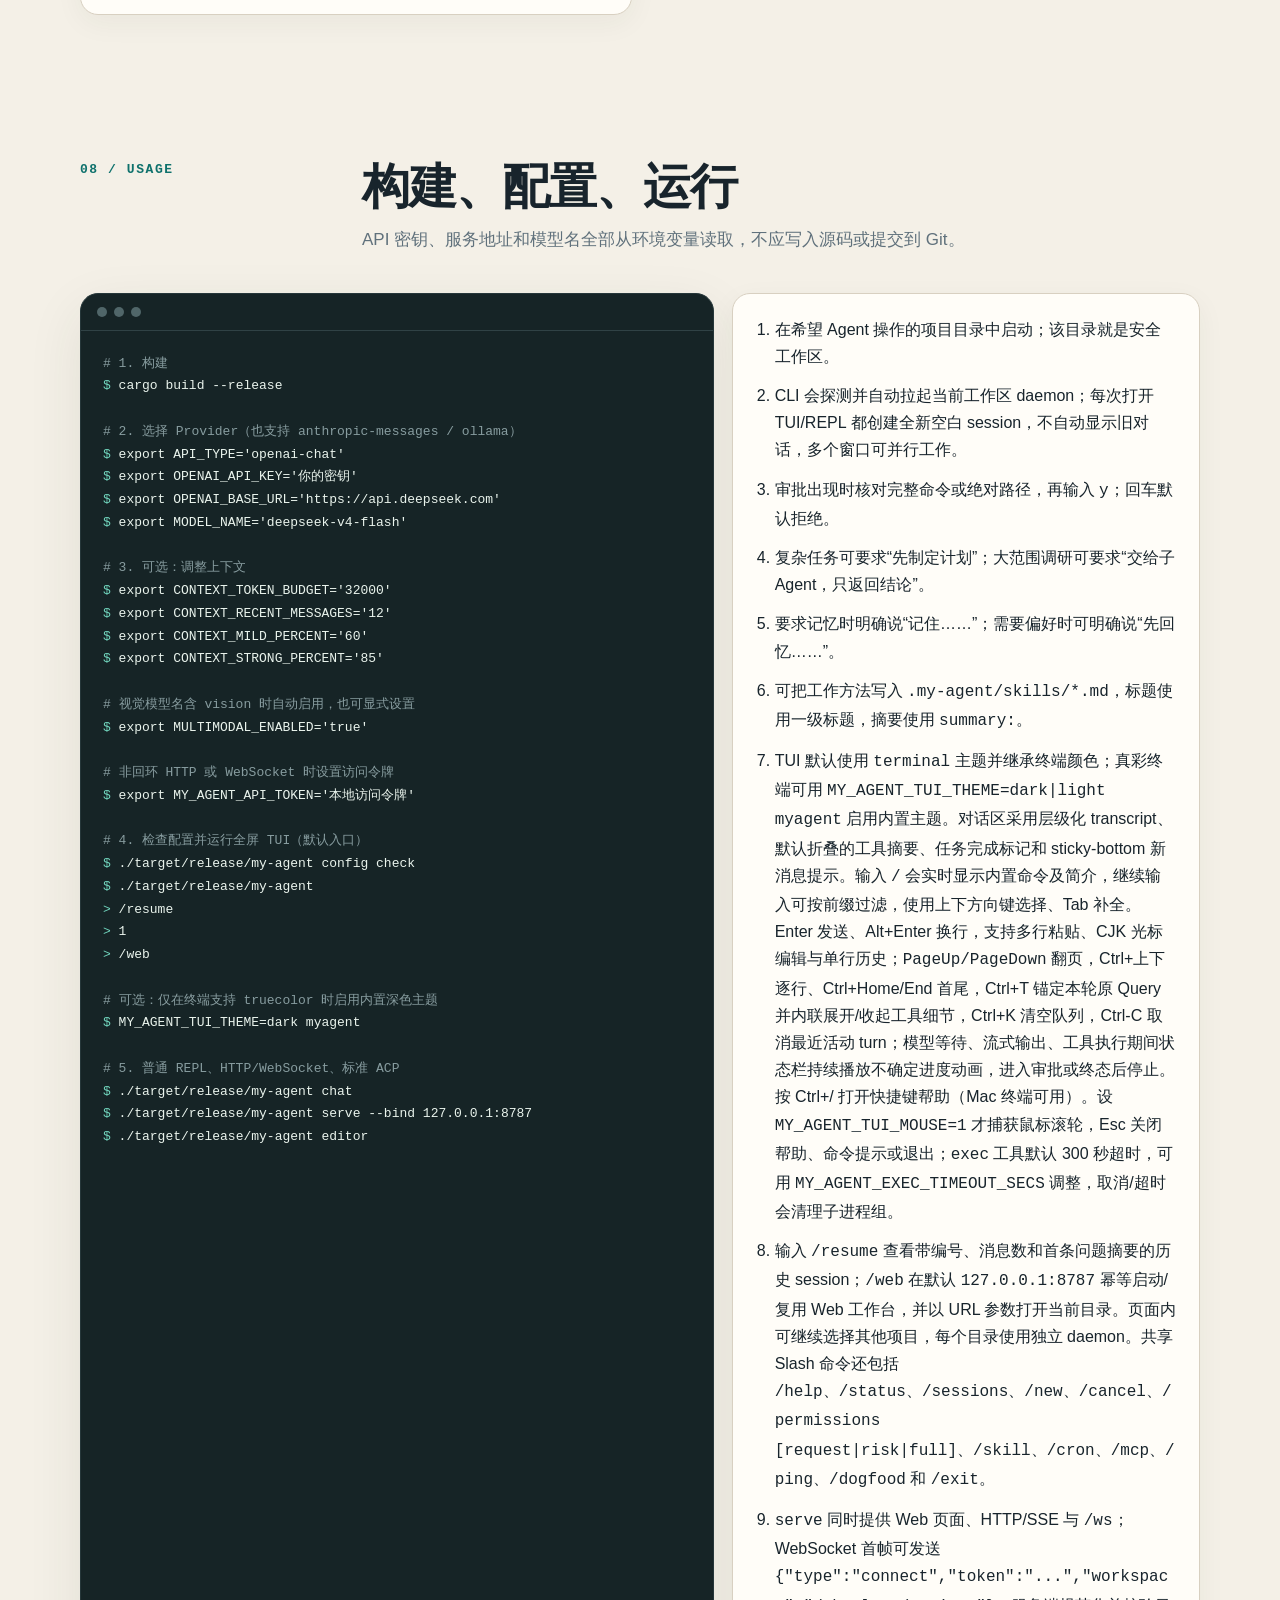
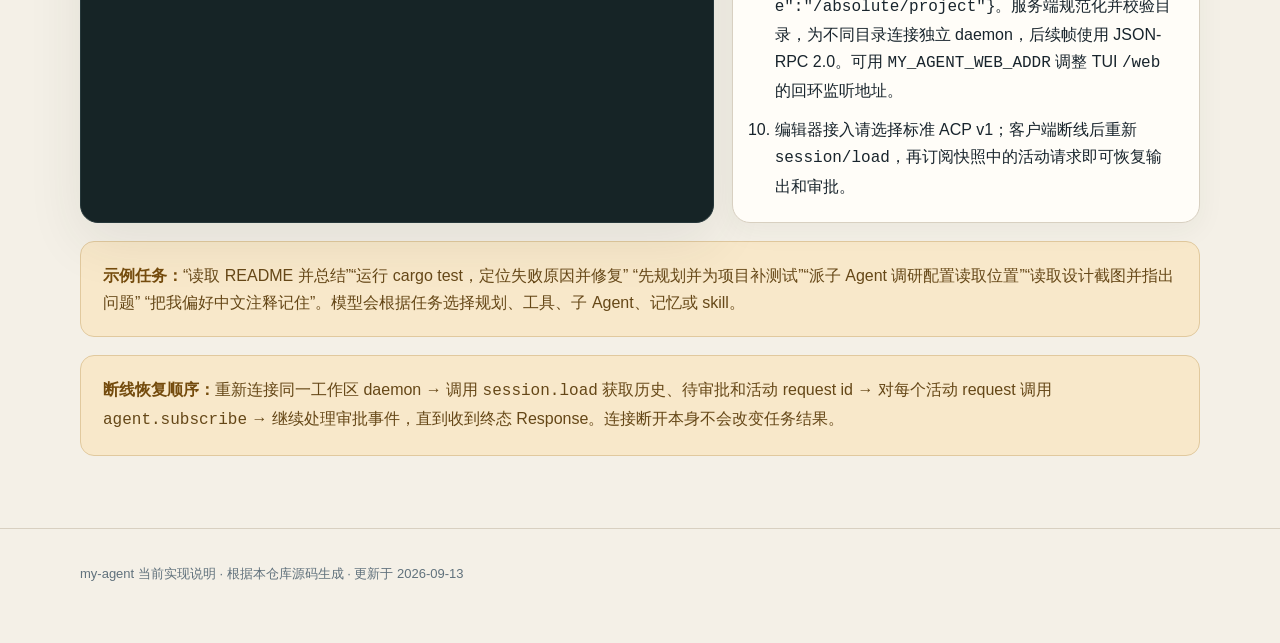
==== commit dc01a3a7: "feat: add shared agent permission modes" ====
--- a/docs/agent-system.html
+++ b/docs/agent-system.html
@@ -646,6 +646,11 @@
         </article>
         <article class="panel status-card">
           <span class="badge done">已实现</span>
+          <h3>三档权限模式</h3>
+          <p>Web 与 TUI 共享“请求批准 / 帮我批准 / 完全访问权限”三档工作区模式；Web 顶部权限菜单可切换，TUI 使用 <code>/permissions [request|risk|full]</code>。完全访问会跳过审批，但灾难性系统命令仍保持硬拦截。</p>
+        </article>
+        <article class="panel status-card">
+          <span class="badge done">已实现</span>
           <h3>可观测与平滑升级</h3>
           <p>每轮完整 LM 输入/响应、首个增量、工具参数/输出、耗时与成功状态按 session/request 写入结构化 session trace，同时保留工作区日志；<code>status</code> / <code>logs</code> 无需模型配置即可排障。</p>
         </article>
@@ -1059,7 +1064,7 @@
             <li>要求记忆时明确说“记住……”；需要偏好时可明确说“先回忆……”。</li>
             <li>可把工作方法写入 <code>.my-agent/skills/*.md</code>，标题使用一级标题，摘要使用 <code>summary:</code>。</li>
             <li>TUI 默认使用 <code>terminal</code> 主题并继承终端颜色；真彩终端可用 <code>MY_AGENT_TUI_THEME=dark|light myagent</code> 启用内置主题。对话区采用层级化 transcript、默认折叠的工具摘要、任务完成标记和 sticky-bottom 新消息提示。输入 <code>/</code> 会实时显示内置命令及简介，继续输入可按前缀过滤，使用上下方向键选择、Tab 补全。Enter 发送、Alt+Enter 换行，支持多行粘贴、CJK 光标编辑与单行历史；<code>PageUp/PageDown</code> 翻页，Ctrl+上下逐行、Ctrl+Home/End 首尾，Ctrl+T 锚定本轮原 Query 并内联展开/收起工具细节，Ctrl+K 清空队列，Ctrl-C 取消最近活动 turn；模型等待、流式输出、工具执行期间状态栏持续播放不确定进度动画，进入审批或终态后停止。按 Ctrl+/ 打开快捷键帮助（Mac 终端可用）。设 <code>MY_AGENT_TUI_MOUSE=1</code> 才捕获鼠标滚轮，Esc 关闭帮助、命令提示或退出；<code>exec</code> 工具默认 300 秒超时，可用 <code>MY_AGENT_EXEC_TIMEOUT_SECS</code> 调整，取消/超时会清理子进程组。</li>
-            <li>输入 <code>/resume</code> 查看带编号、消息数和首条问题摘要的历史 session；<code>/web</code> 在默认 <code>127.0.0.1:8787</code> 幂等启动/复用 Web 工作台，并以 URL 参数打开当前目录。页面内可继续选择其他项目，每个目录使用独立 daemon。共享 Slash 命令还包括 <code>/help</code>、<code>/status</code>、<code>/sessions</code>、<code>/new</code>、<code>/cancel</code>、<code>/skill</code>、<code>/cron</code>、<code>/mcp</code>、<code>/ping</code>、<code>/dogfood</code> 和 <code>/exit</code>。</li>
+            <li>输入 <code>/resume</code> 查看带编号、消息数和首条问题摘要的历史 session；<code>/web</code> 在默认 <code>127.0.0.1:8787</code> 幂等启动/复用 Web 工作台，并以 URL 参数打开当前目录。页面内可继续选择其他项目，每个目录使用独立 daemon。共享 Slash 命令还包括 <code>/help</code>、<code>/status</code>、<code>/sessions</code>、<code>/new</code>、<code>/cancel</code>、<code>/permissions [request|risk|full]</code>、<code>/skill</code>、<code>/cron</code>、<code>/mcp</code>、<code>/ping</code>、<code>/dogfood</code> 和 <code>/exit</code>。</li>
             <li><code>serve</code> 同时提供 Web 页面、HTTP/SSE 与 <code>/ws</code>；WebSocket 首帧可发送 <code>{"type":"connect","token":"...","workspace":"/absolute/project"}</code>。服务端规范化并校验目录，为不同目录连接独立 daemon，后续帧使用 JSON-RPC 2.0。可用 <code>MY_AGENT_WEB_ADDR</code> 调整 TUI <code>/web</code> 的回环监听地址。</li>
             <li>编辑器接入请选择标准 ACP v1；客户端断线后重新 <code>session/load</code>，再订阅快照中的活动请求即可恢复输出和审批。</li>
           </ol>
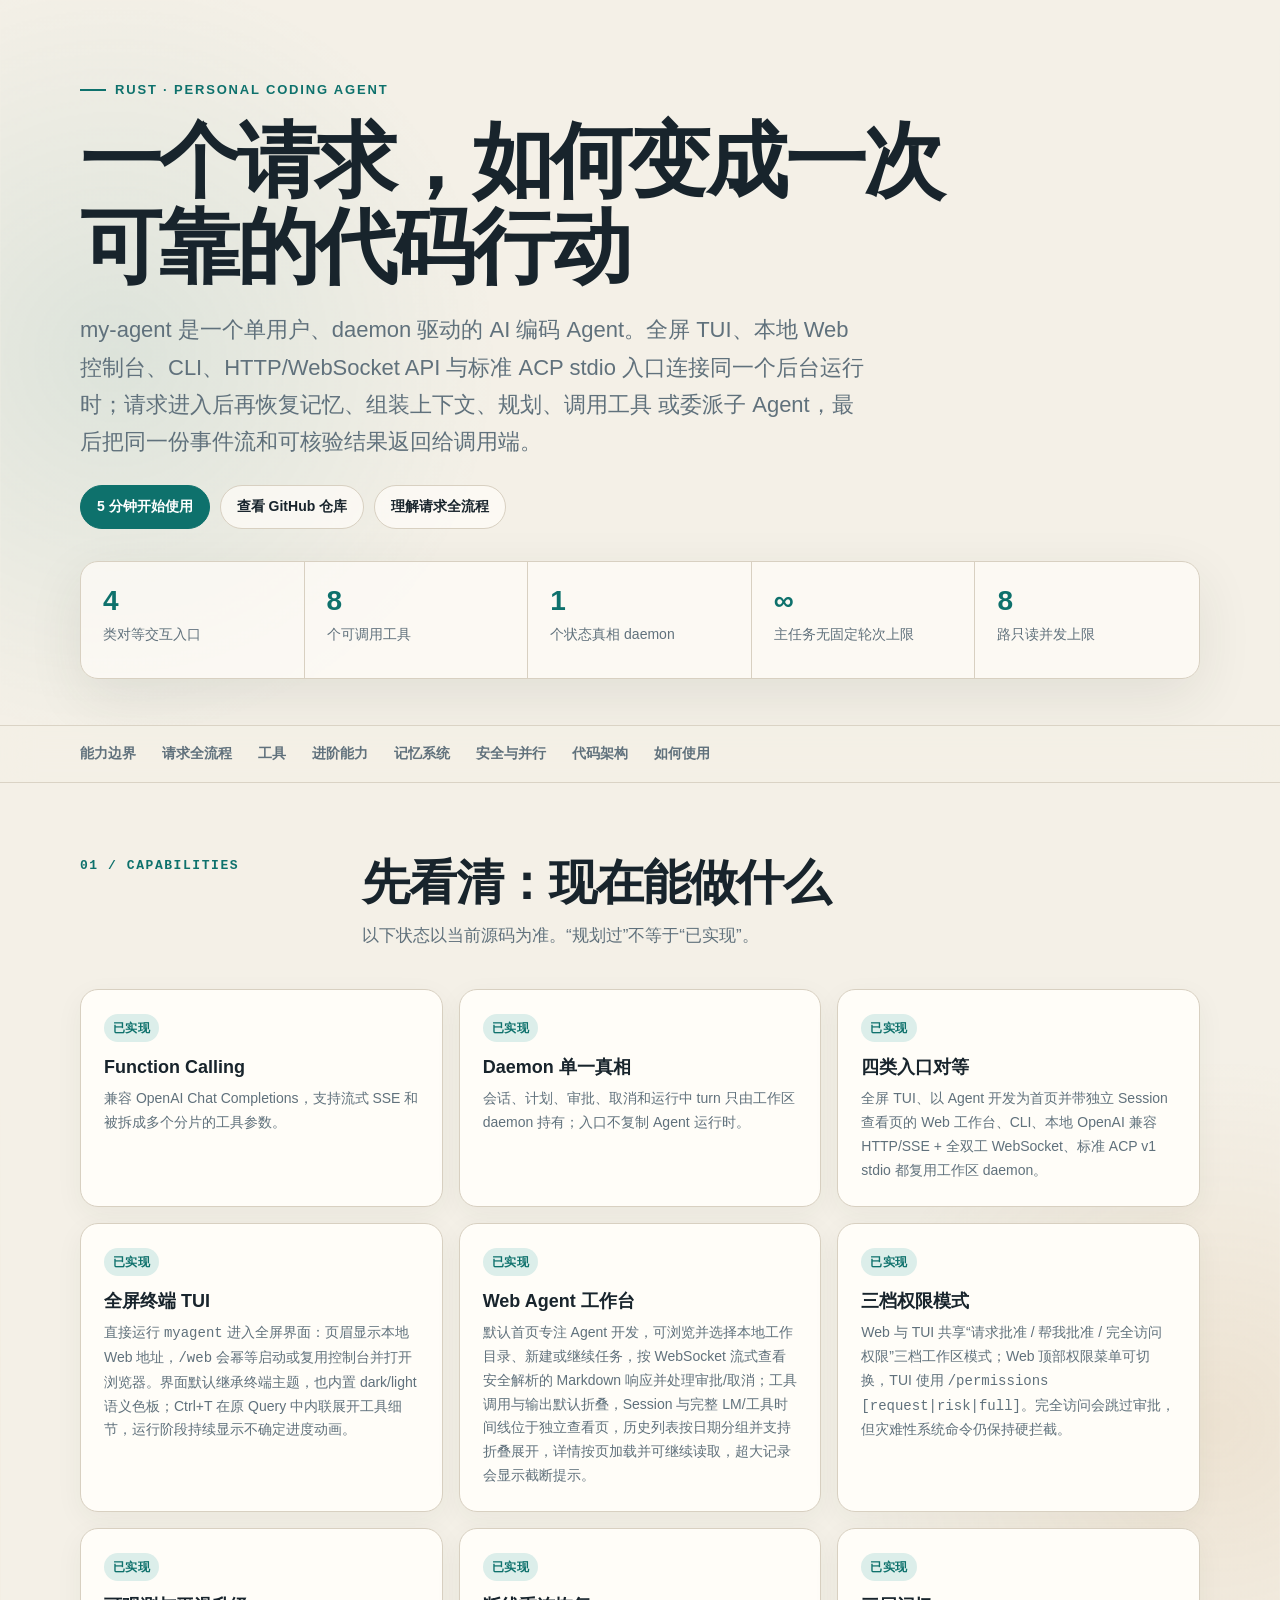
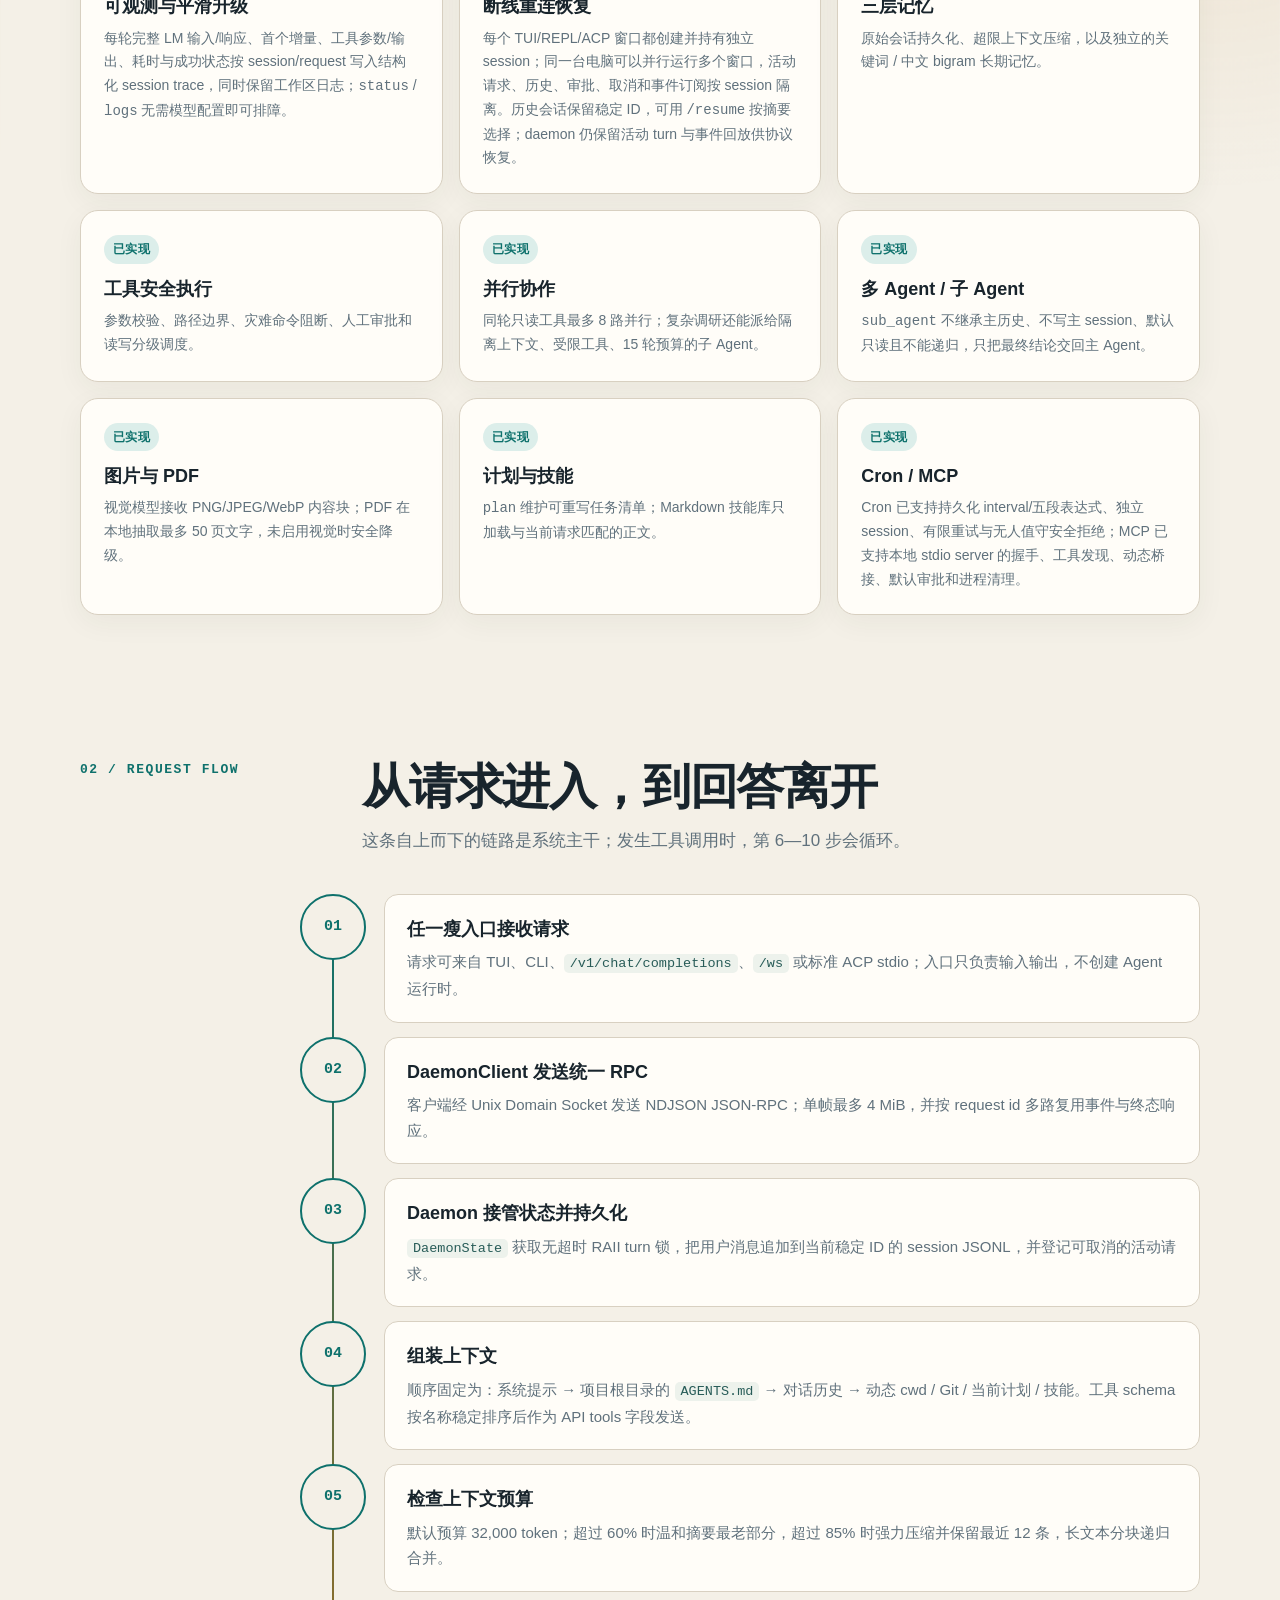
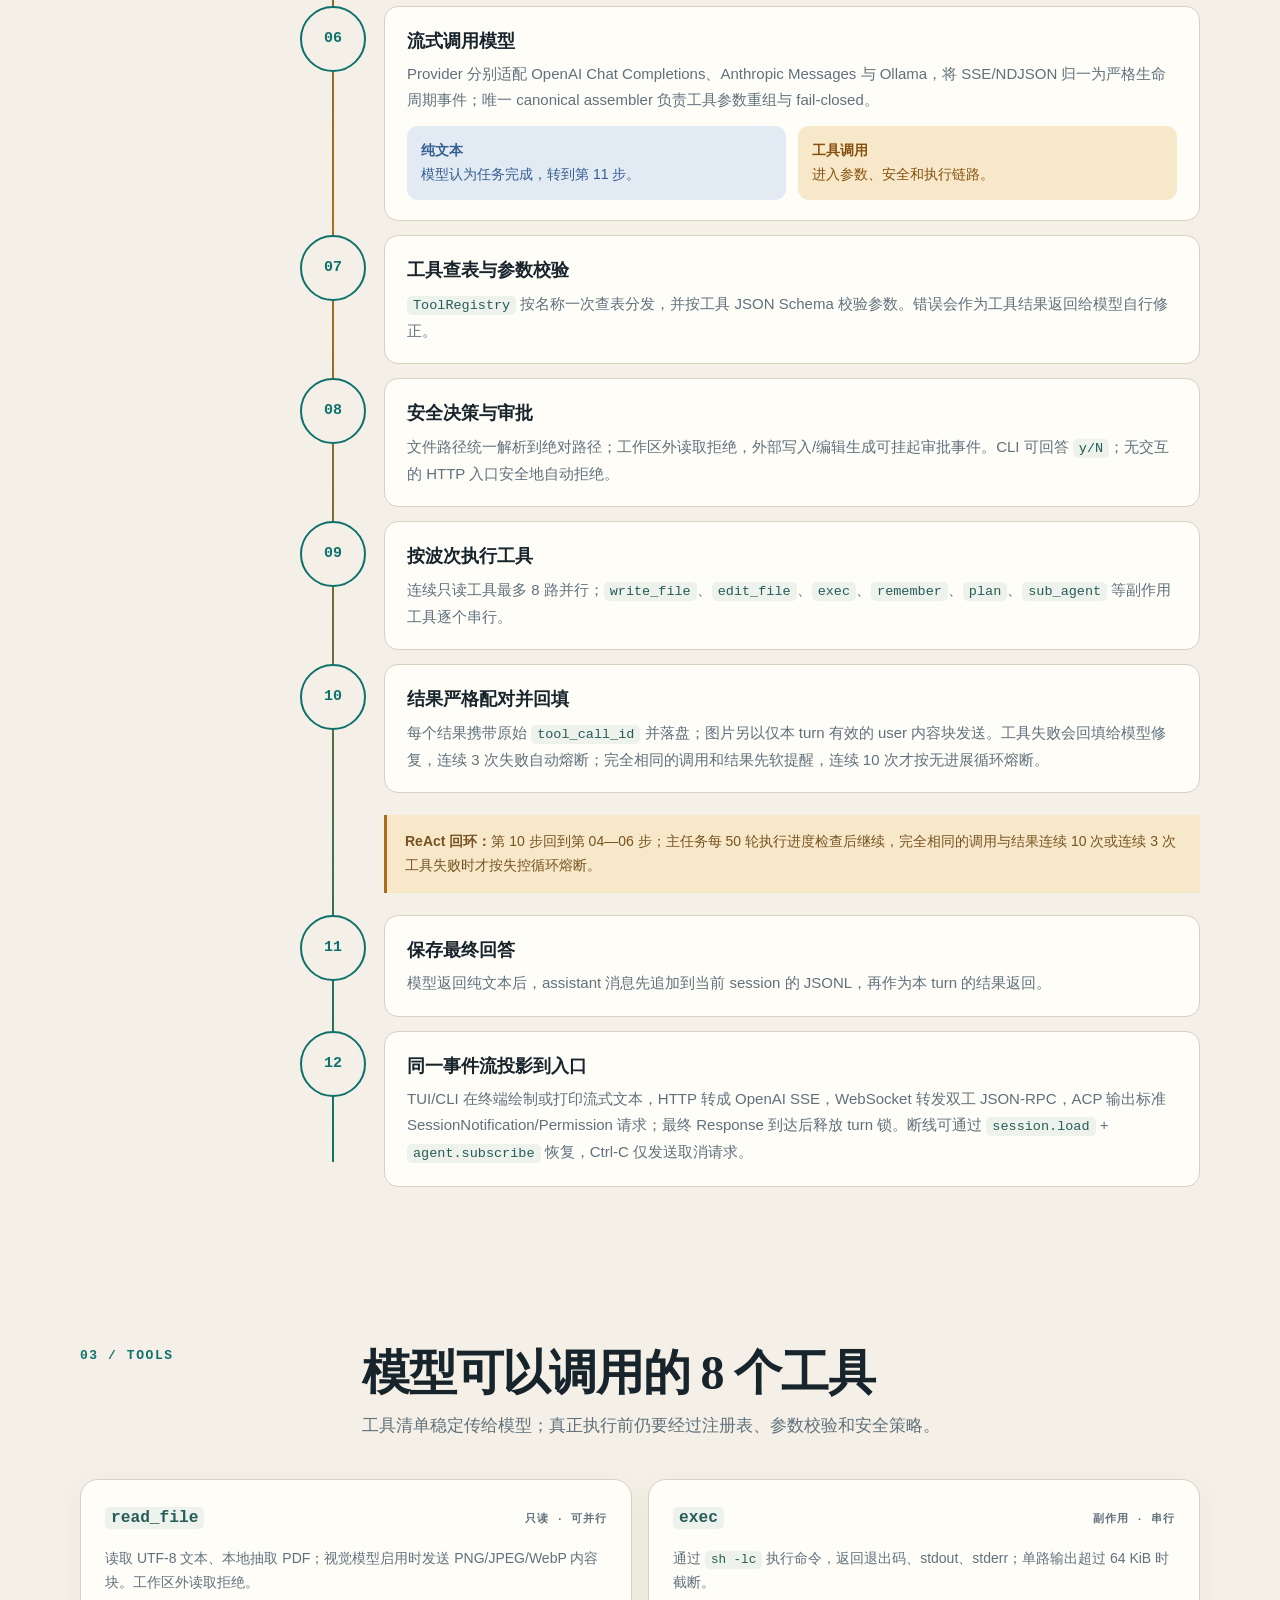
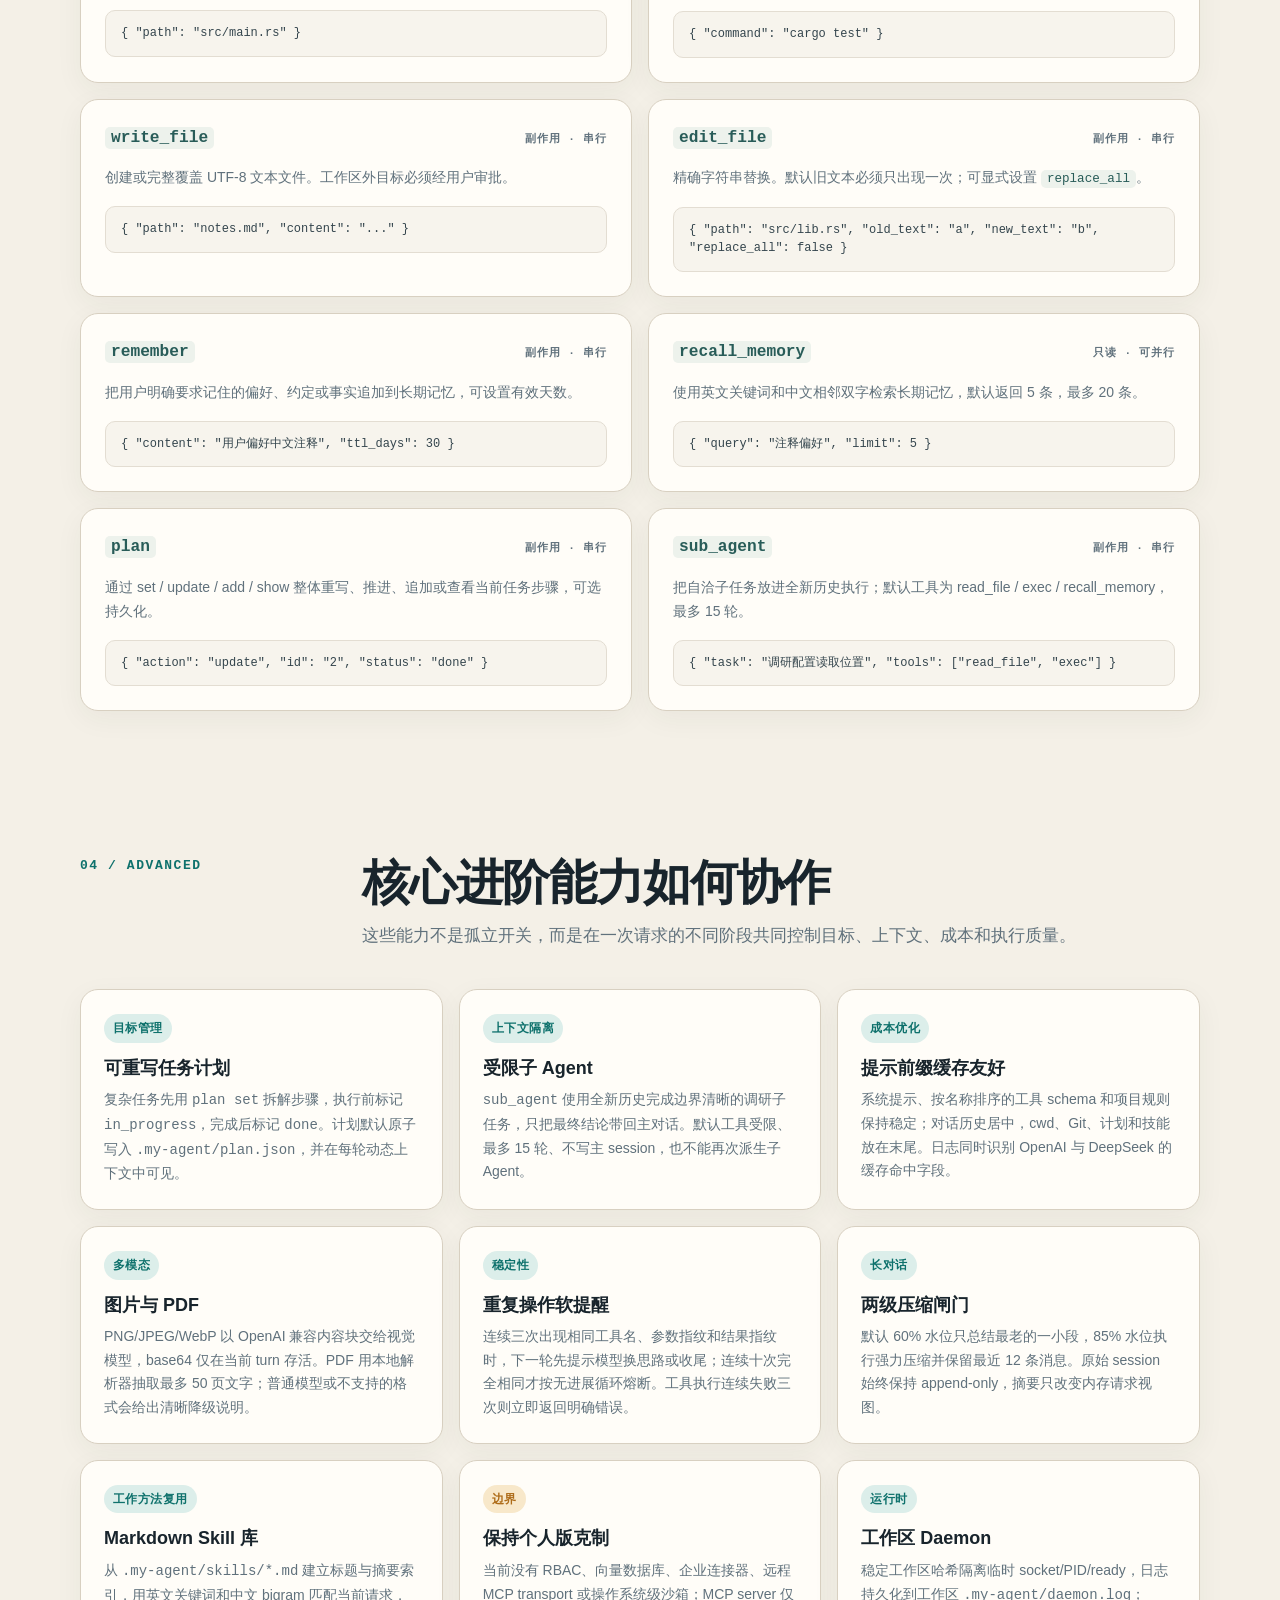
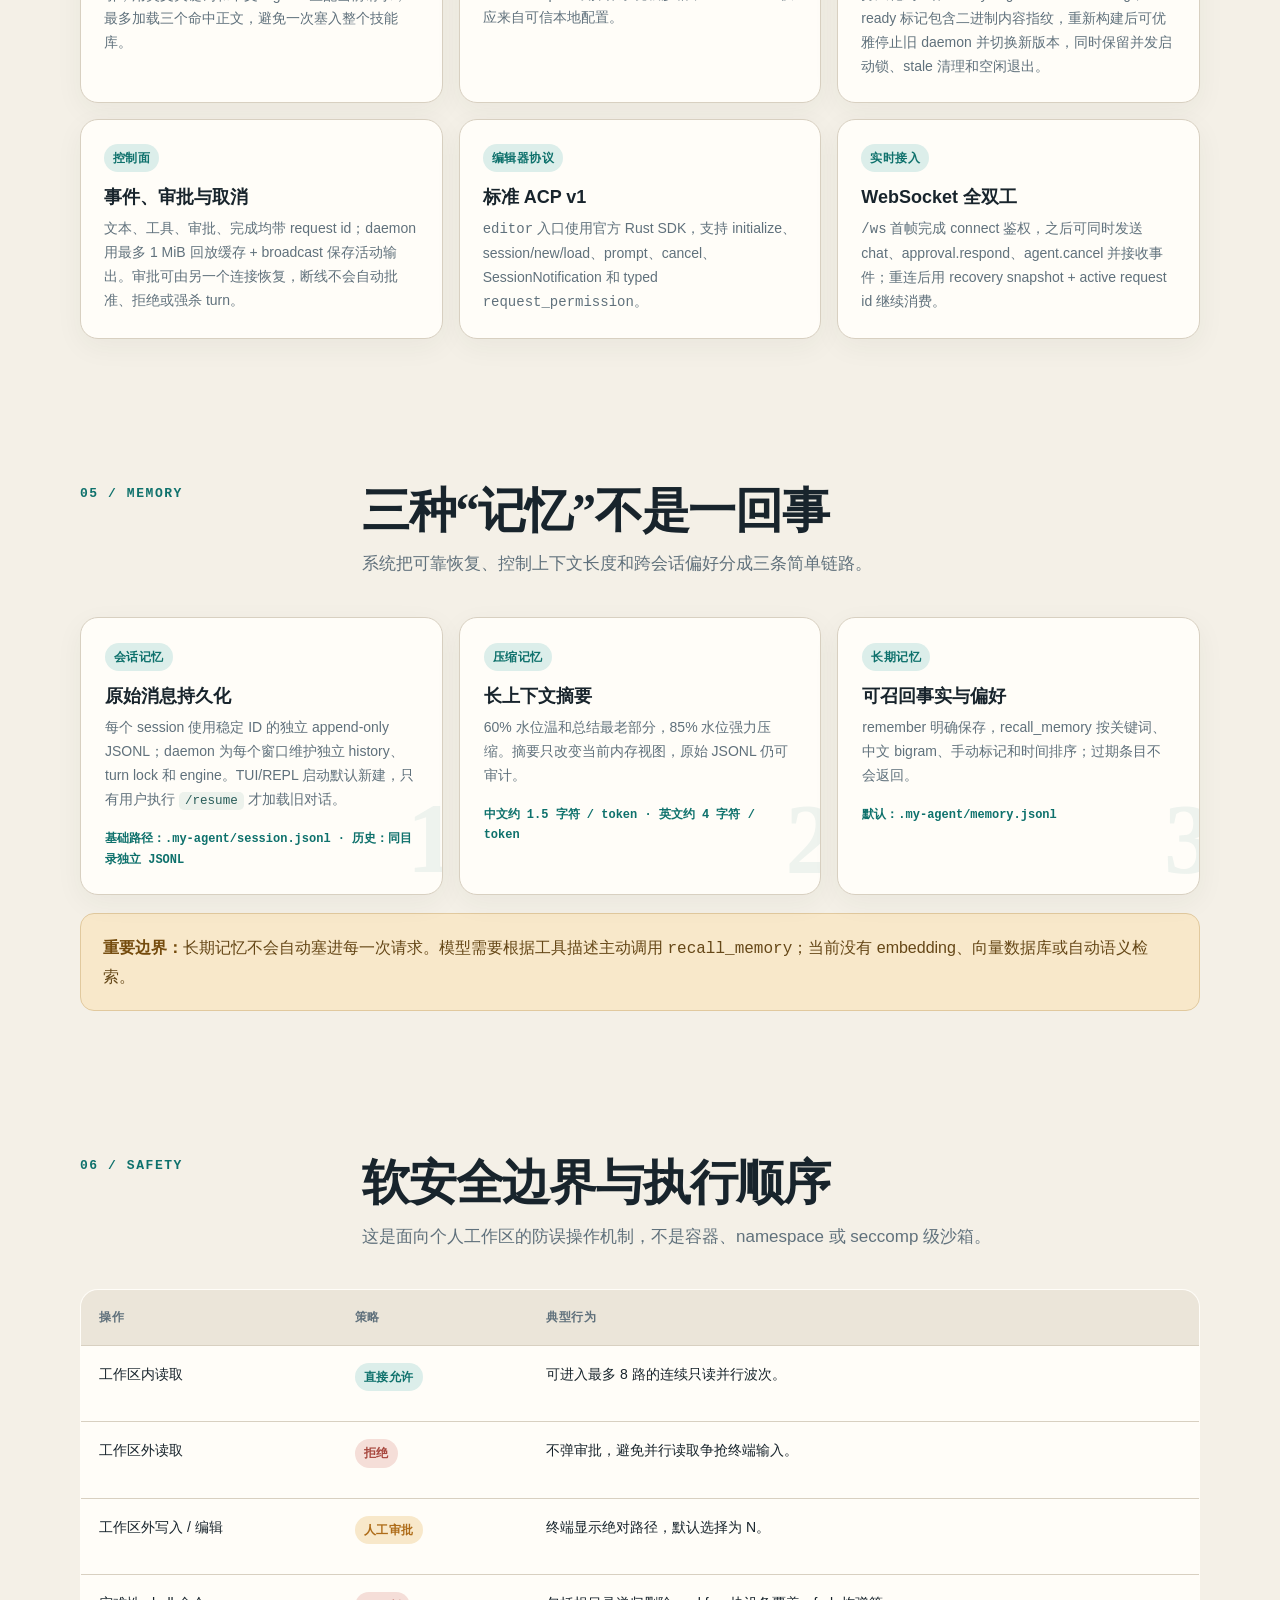
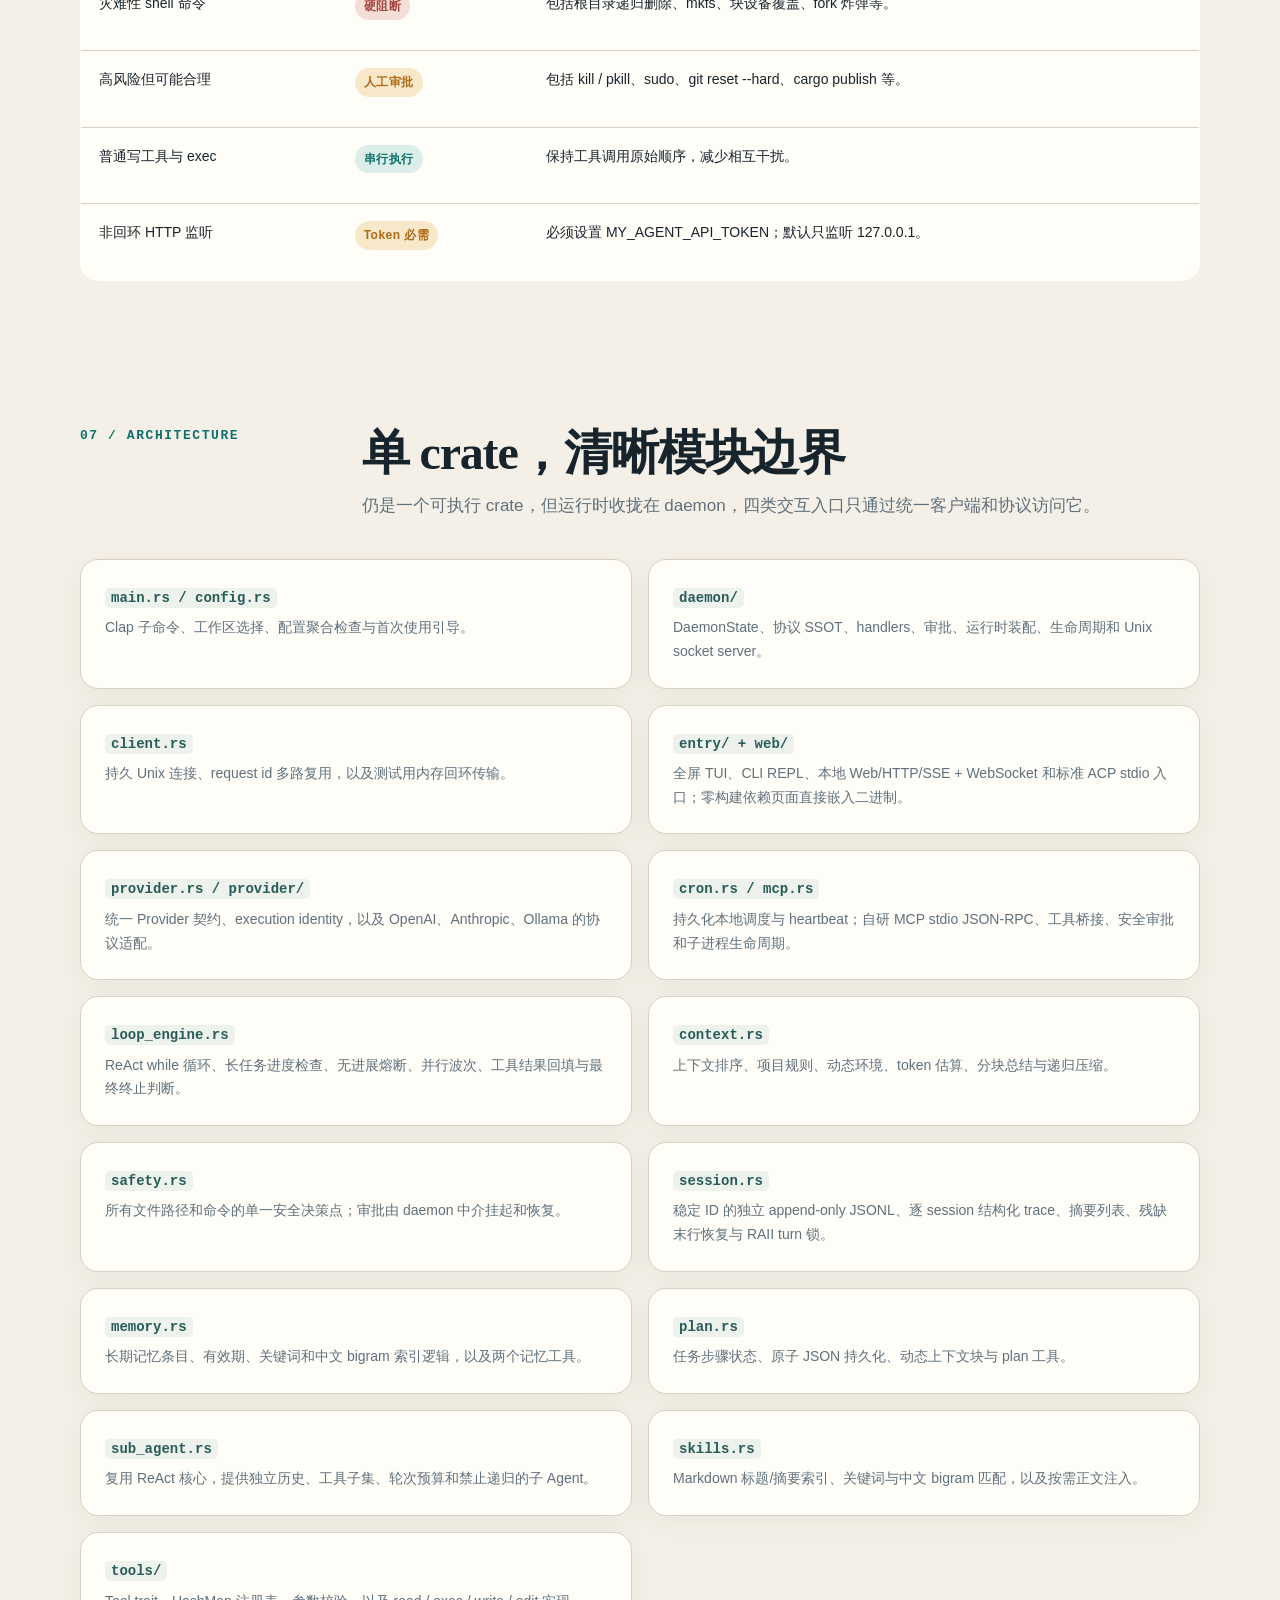
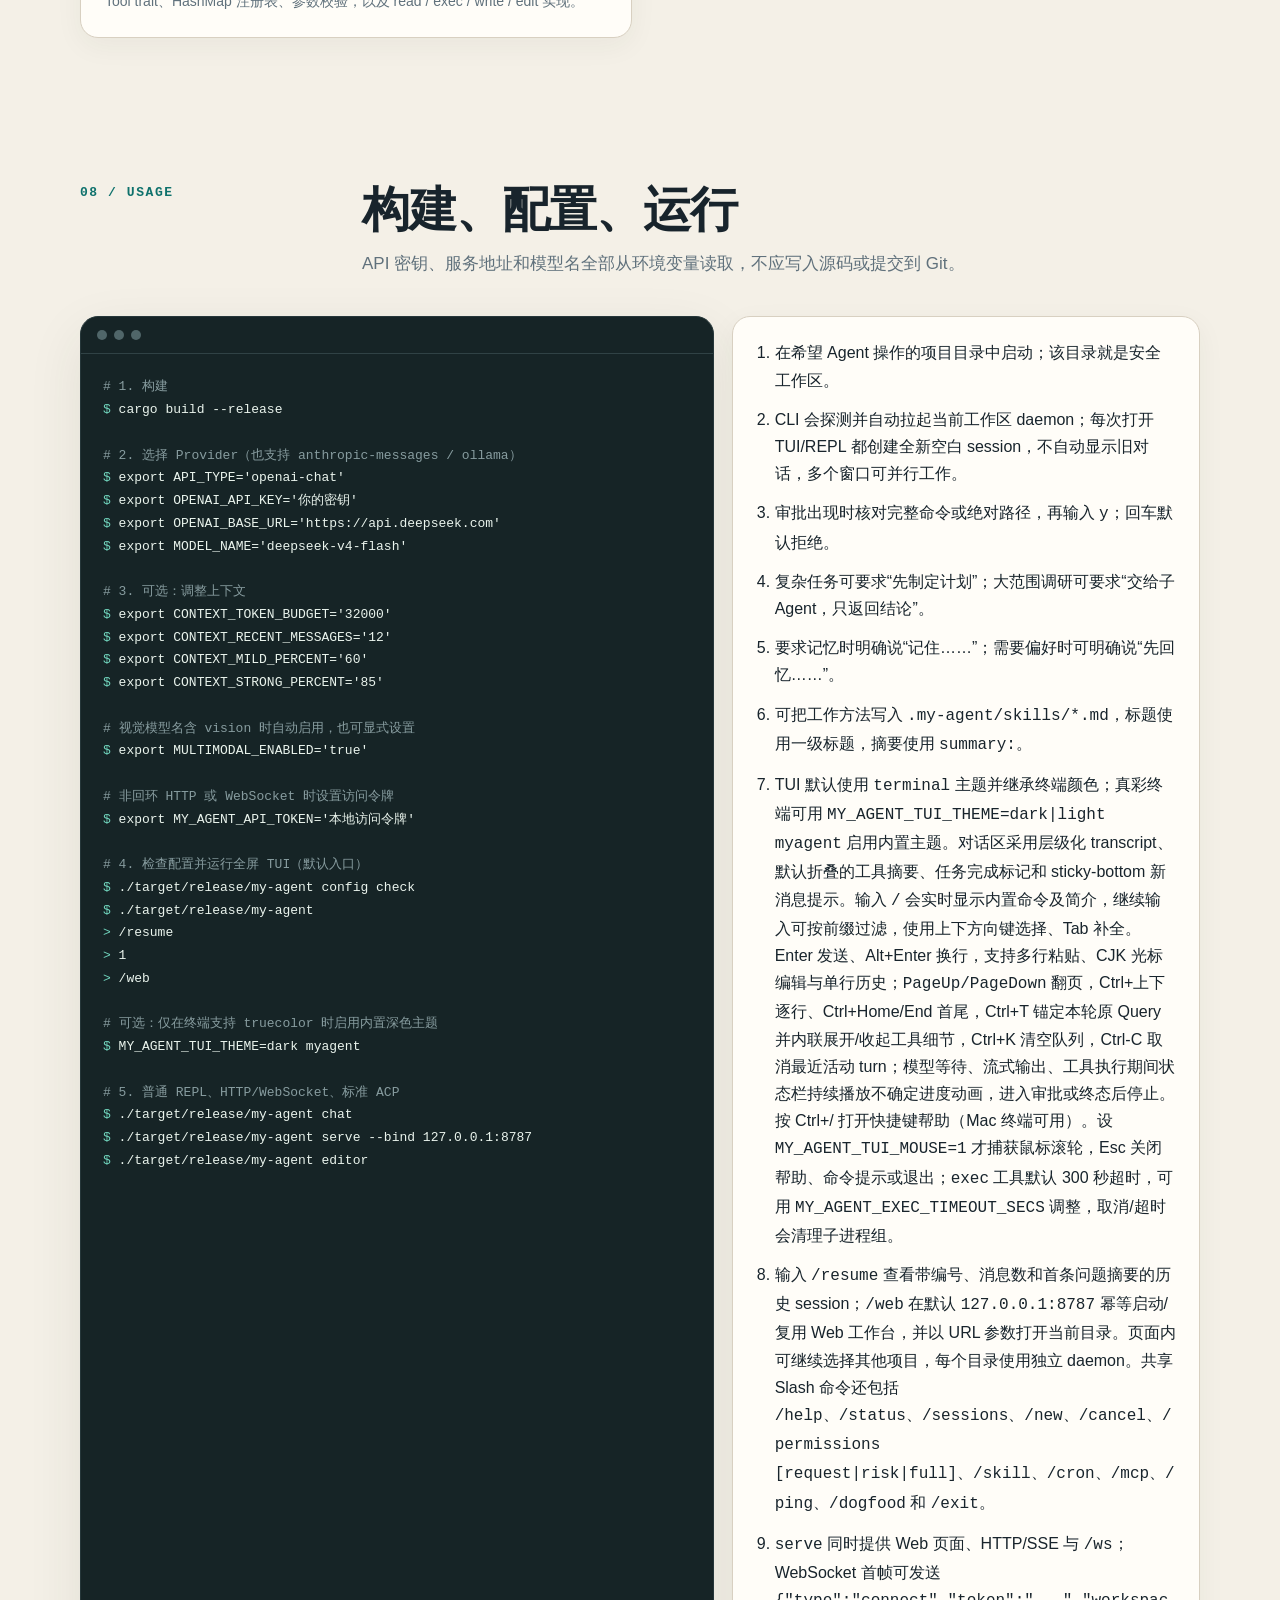
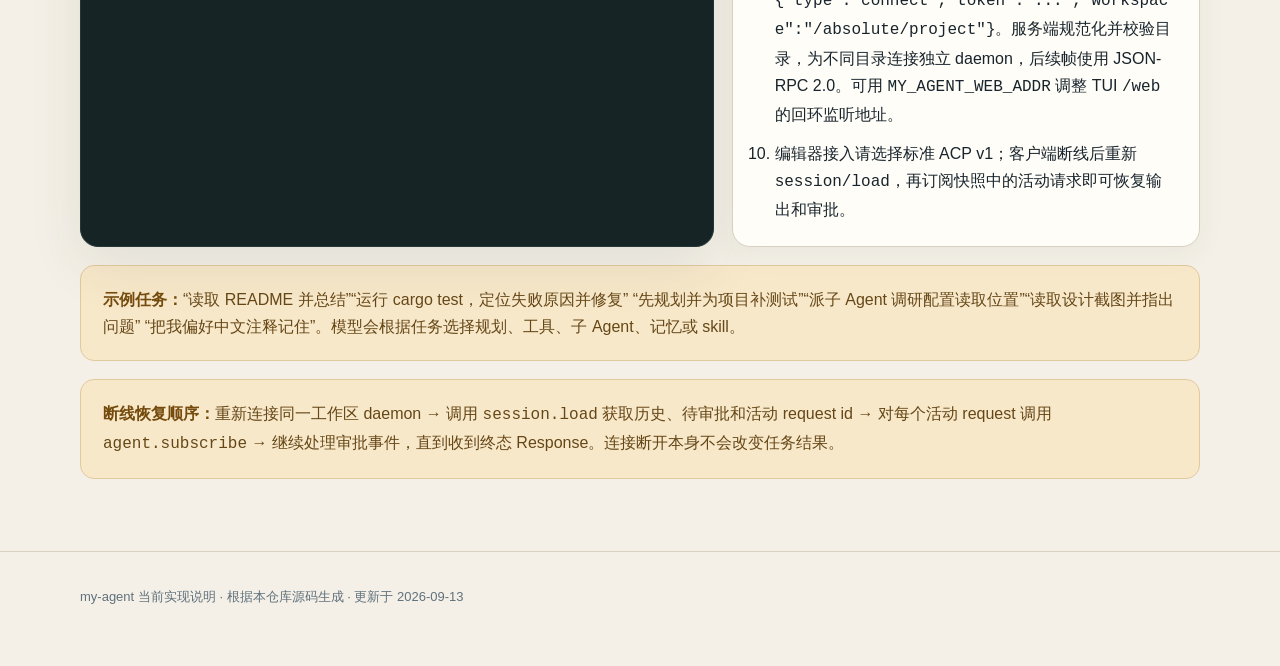
==== commit b88a80fa: "docs: describe streamed markdown agent responses" ====
--- a/docs/agent-system.html
+++ b/docs/agent-system.html
@@ -642,7 +642,7 @@
         <article class="panel status-card">
           <span class="badge done">已实现</span>
           <h3>Web Agent 工作台</h3>
-          <p>默认首页专注 Agent 开发，可浏览并选择本地工作目录、新建或继续任务、流式查看响应和工具动态并处理审批/取消；Session 与完整 LM/工具时间线位于独立查看页，历史列表按日期分组并支持折叠展开，详情按页加载并可继续读取，超大记录会显示截断提示。</p>
+          <p>默认首页专注 Agent 开发，可浏览并选择本地工作目录、新建或继续任务，按 WebSocket 流式查看安全解析的 Markdown 响应并处理审批/取消；工具调用与输出默认折叠，Session 与完整 LM/工具时间线位于独立查看页，历史列表按日期分组并支持折叠展开，详情按页加载并可继续读取，超大记录会显示截断提示。</p>
         </article>
         <article class="panel status-card">
           <span class="badge done">已实现</span>
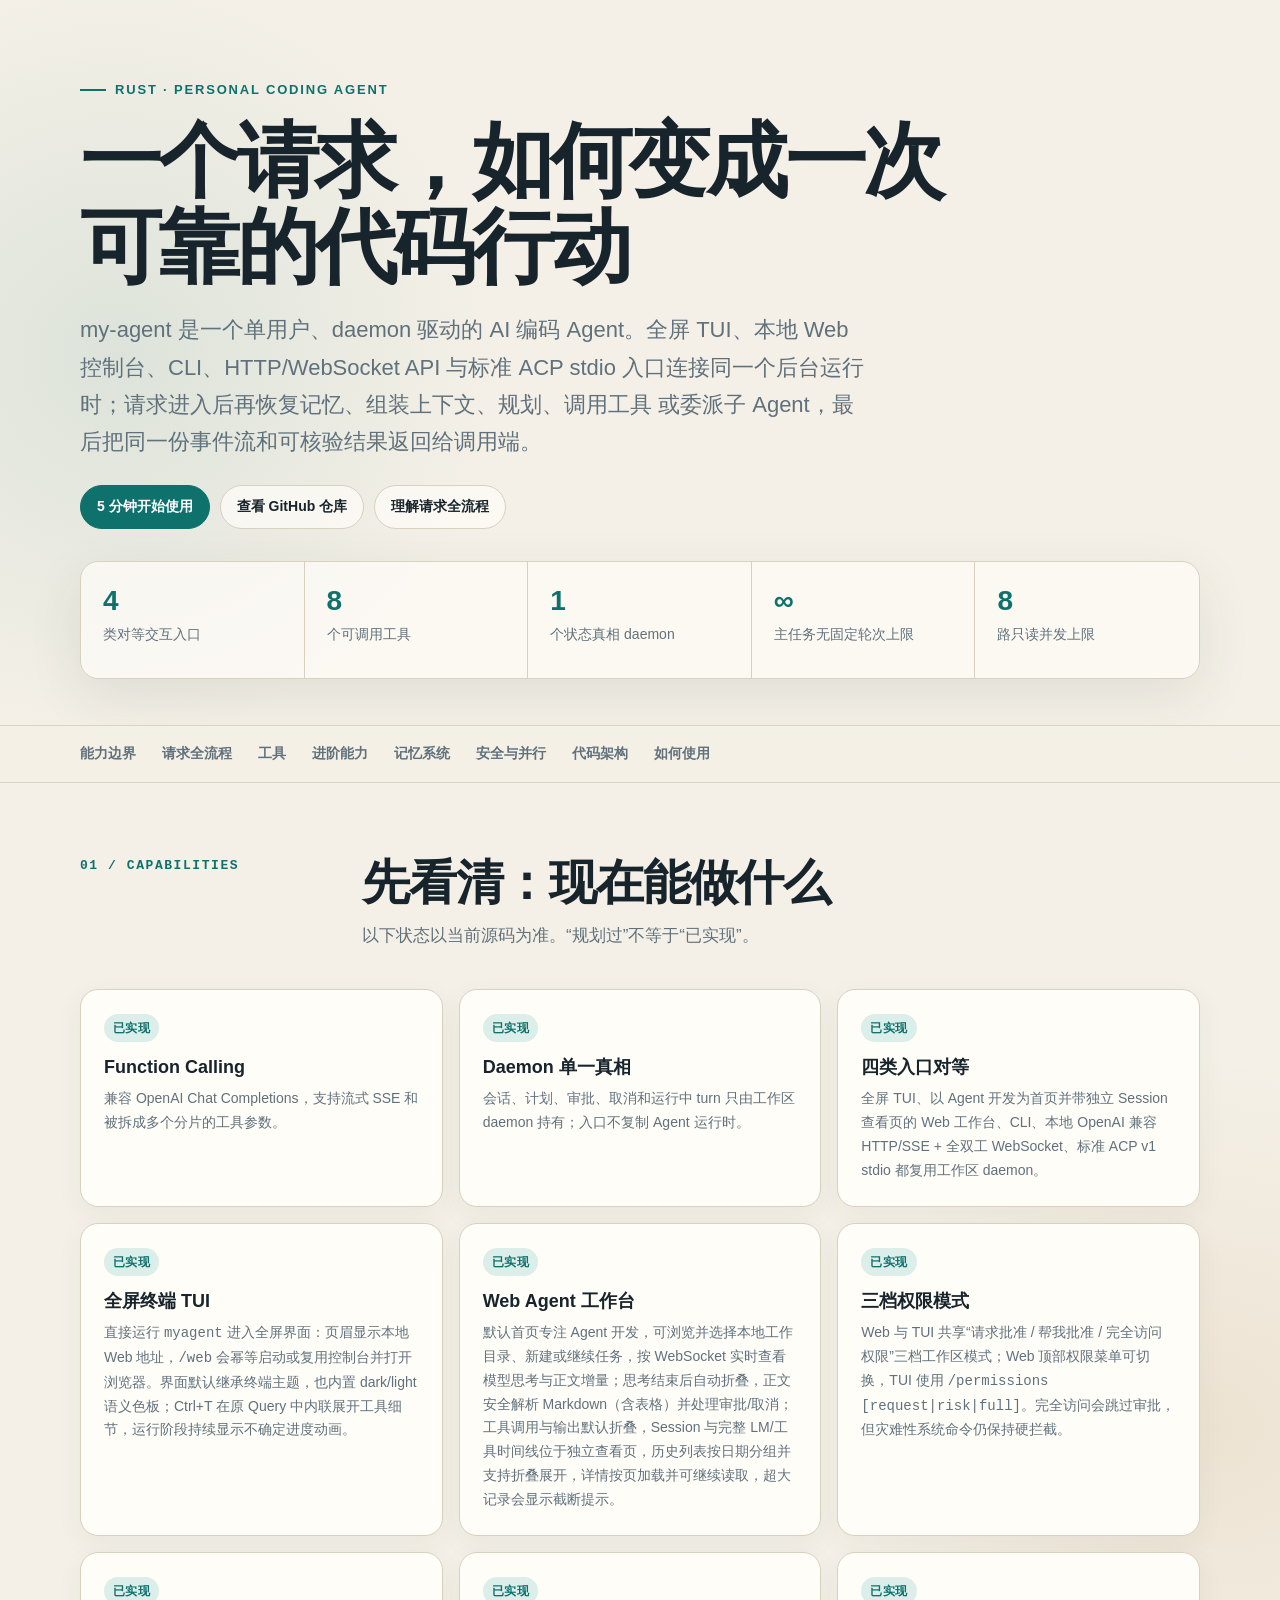
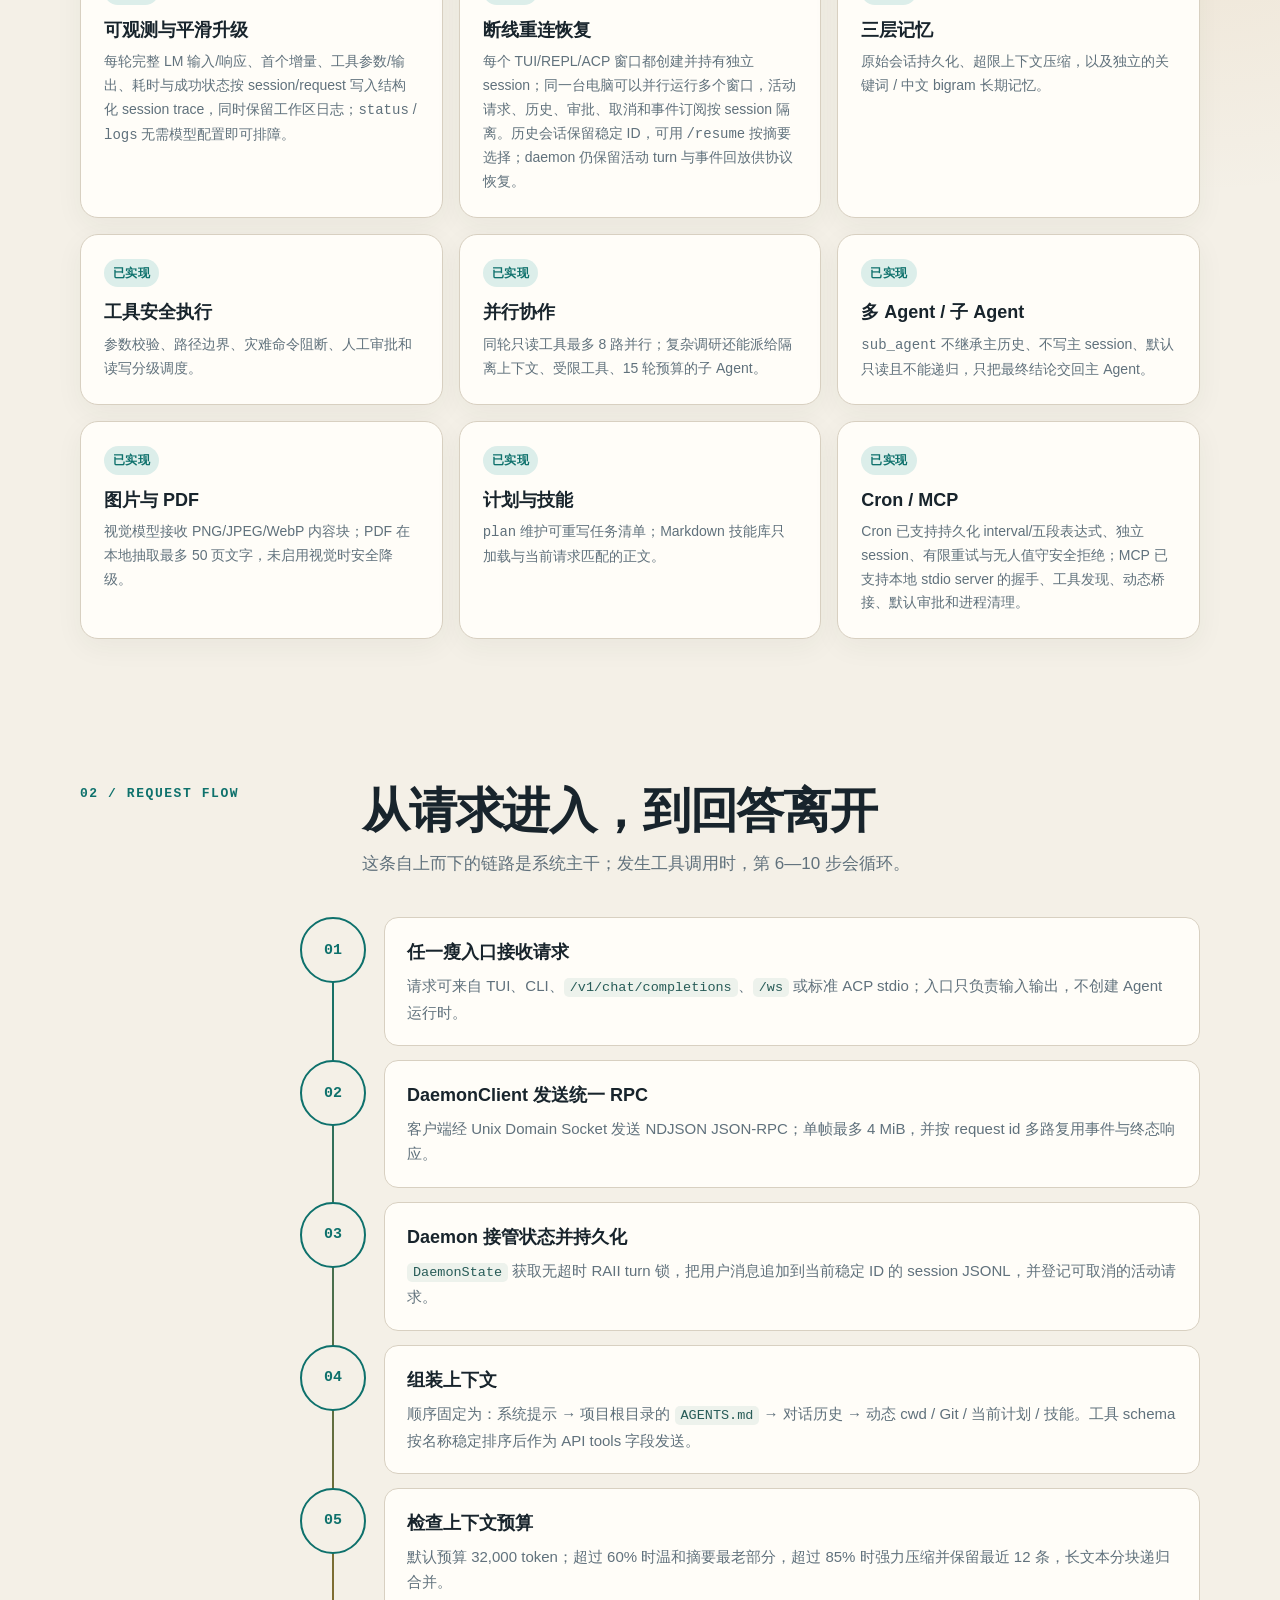
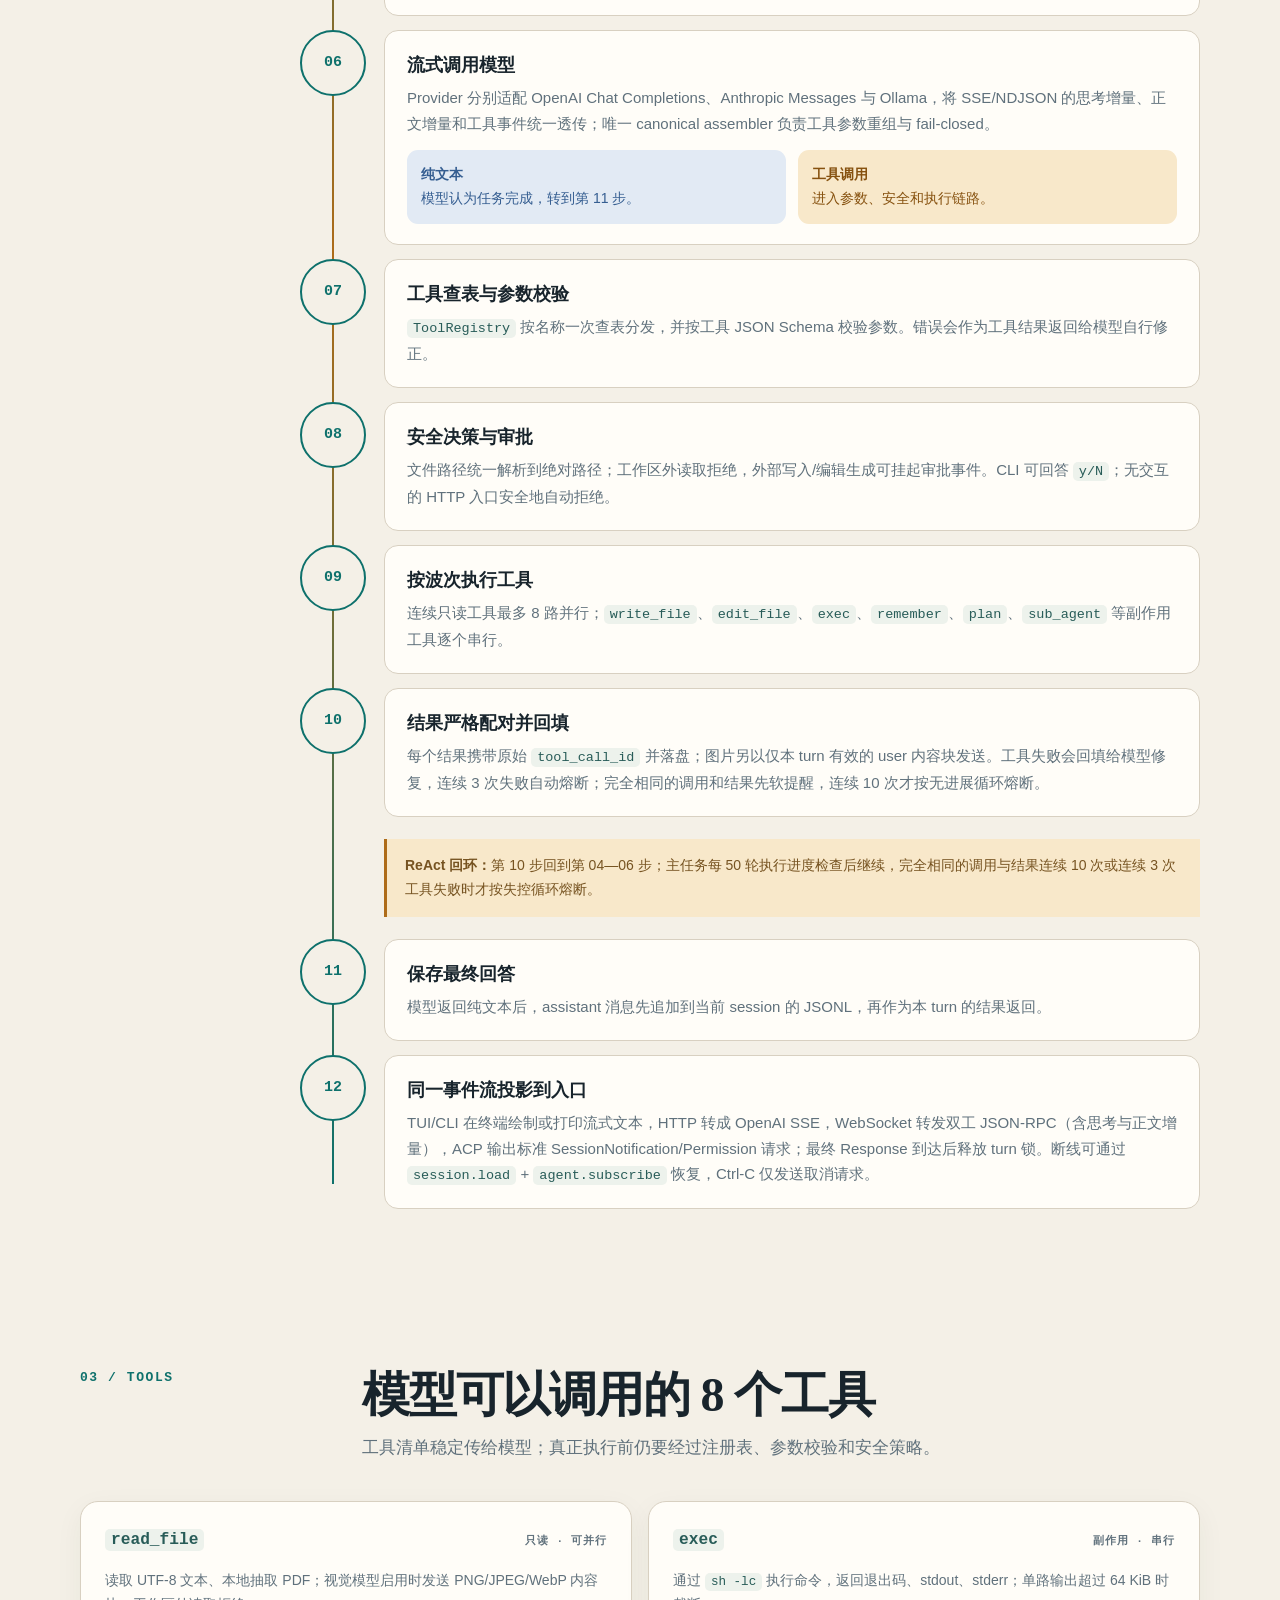
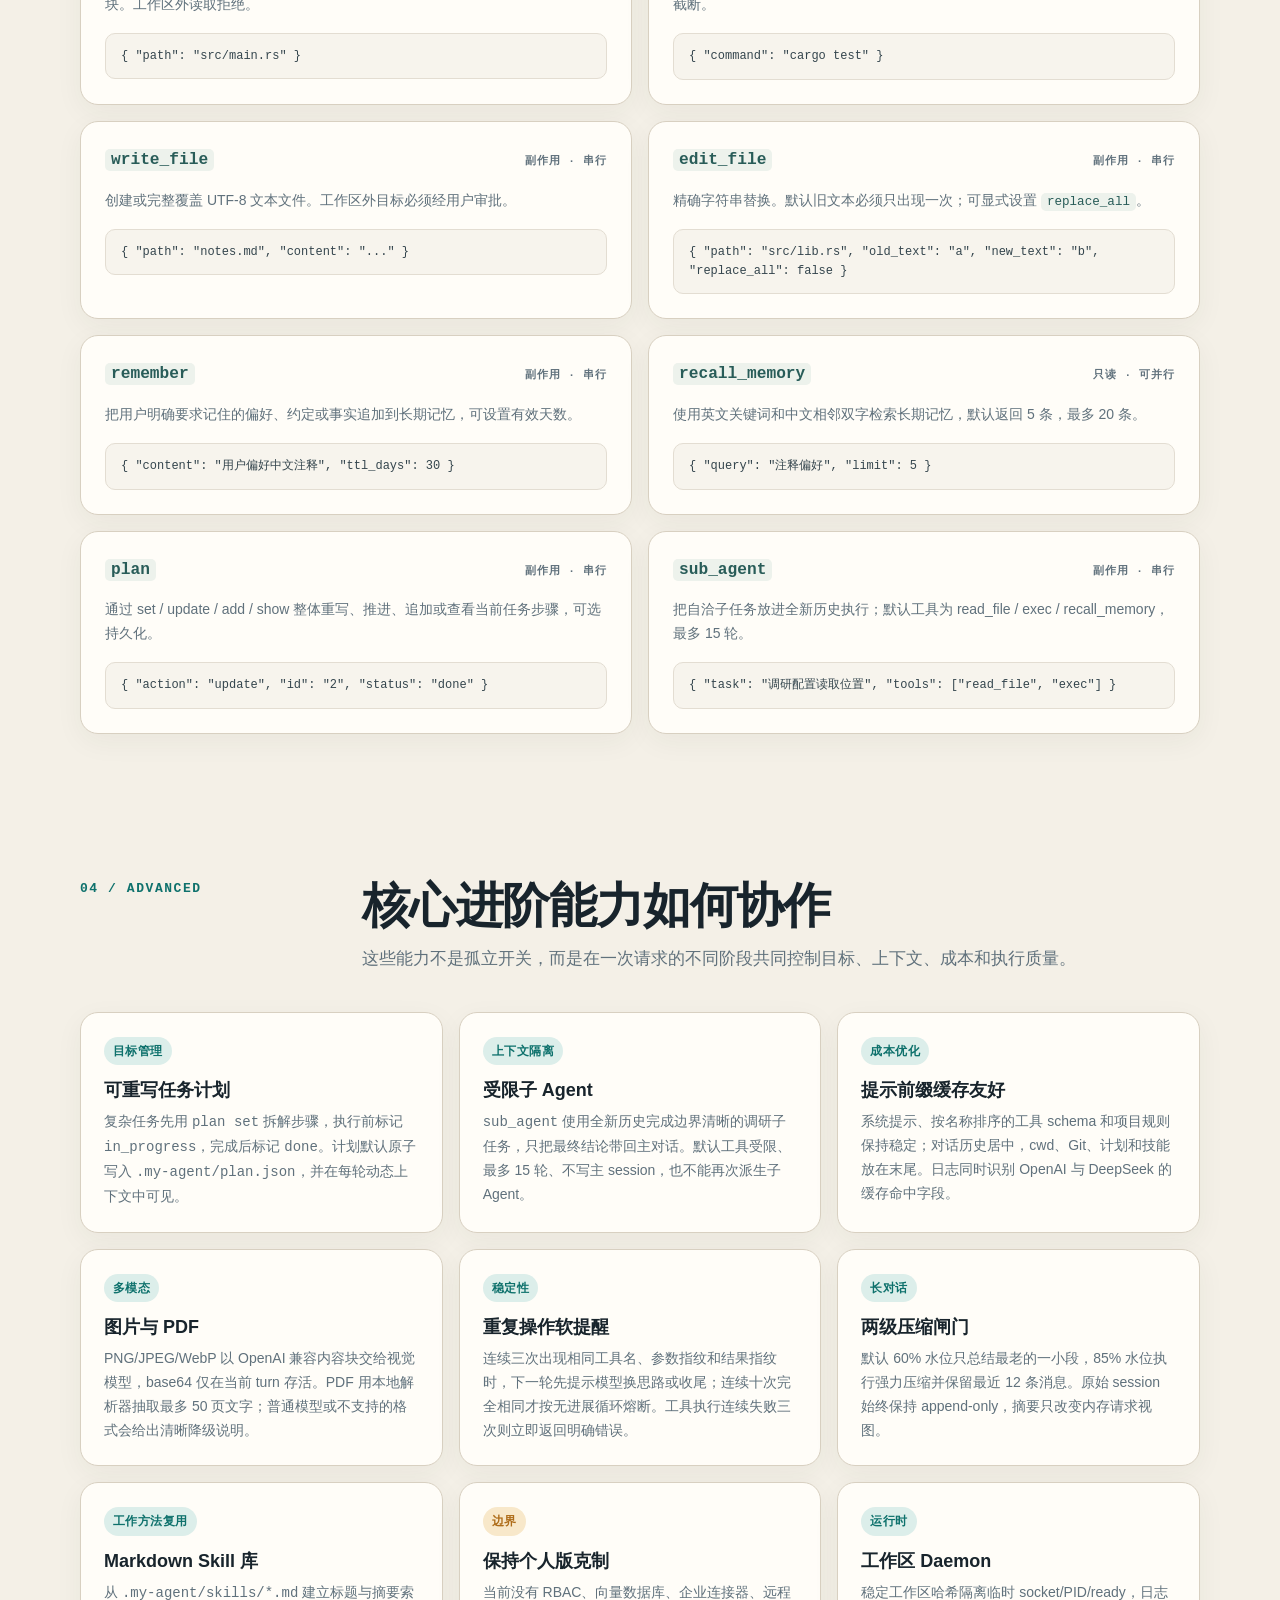
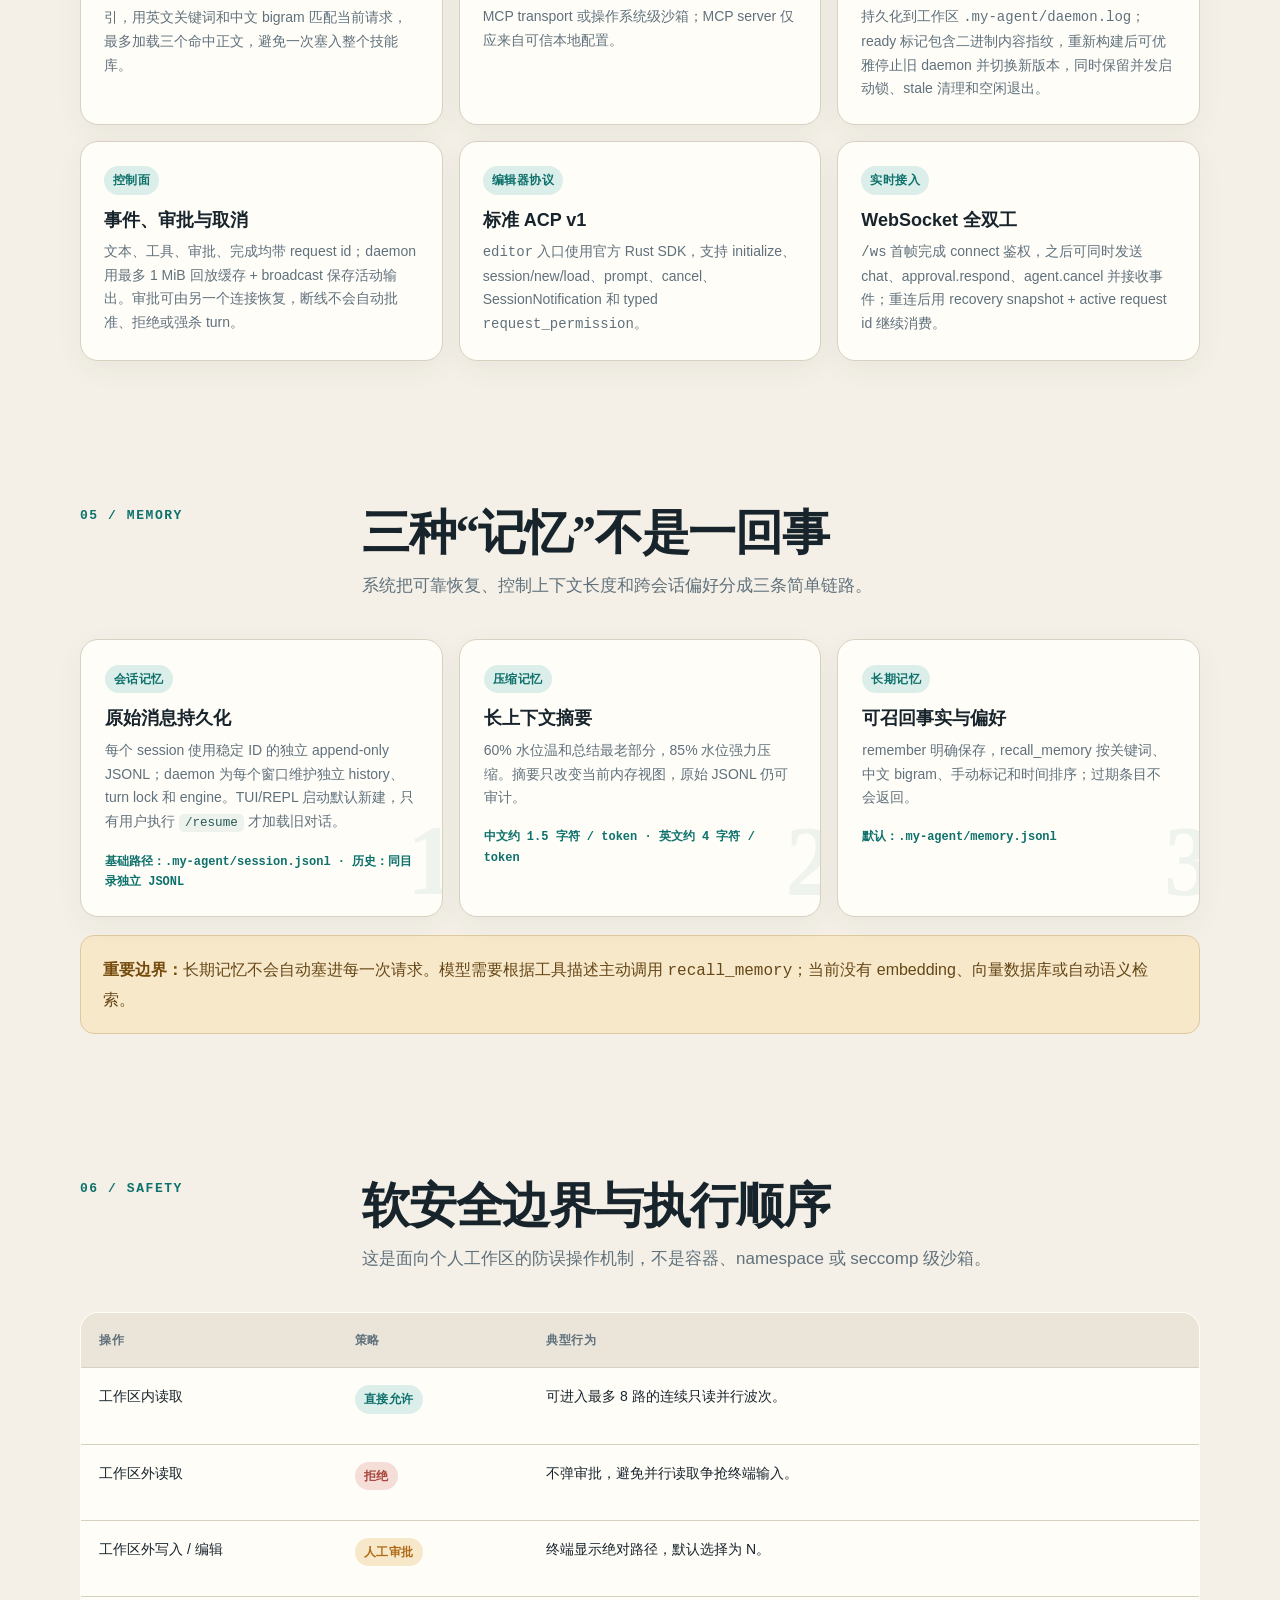
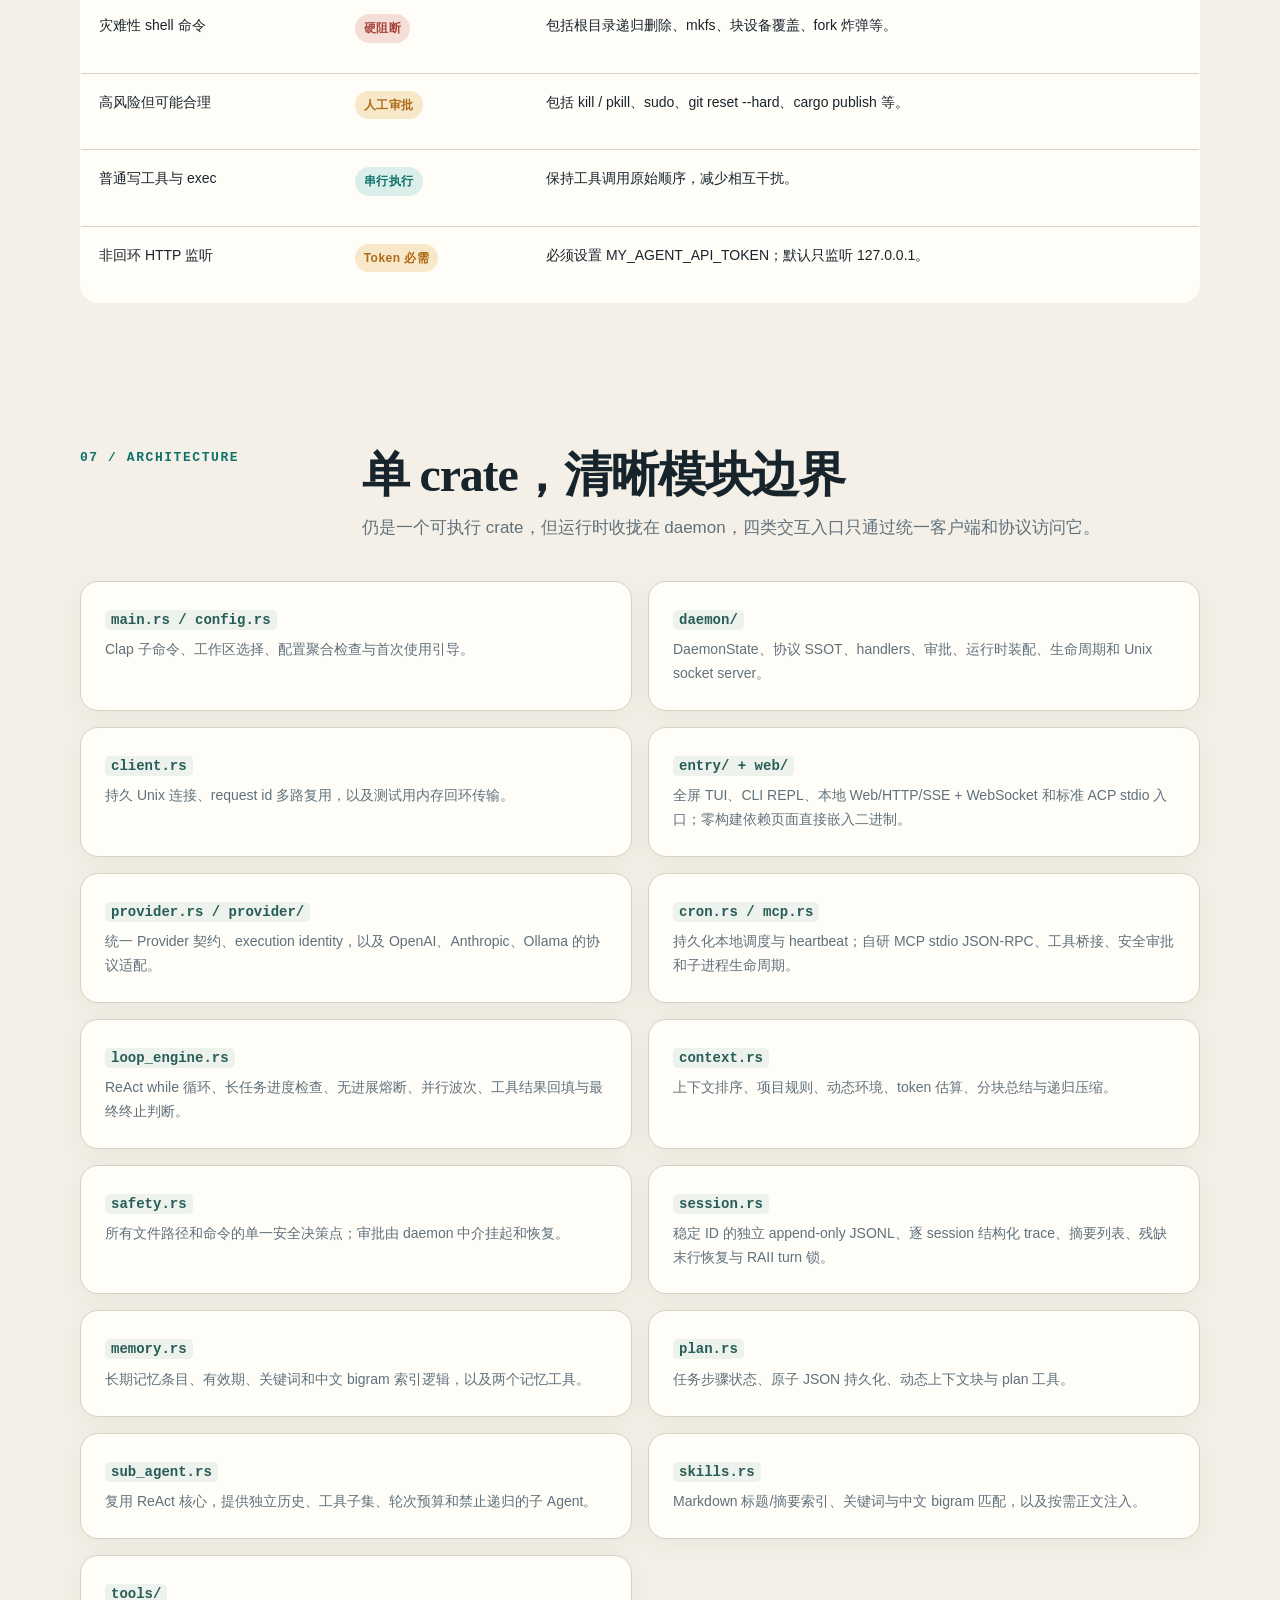
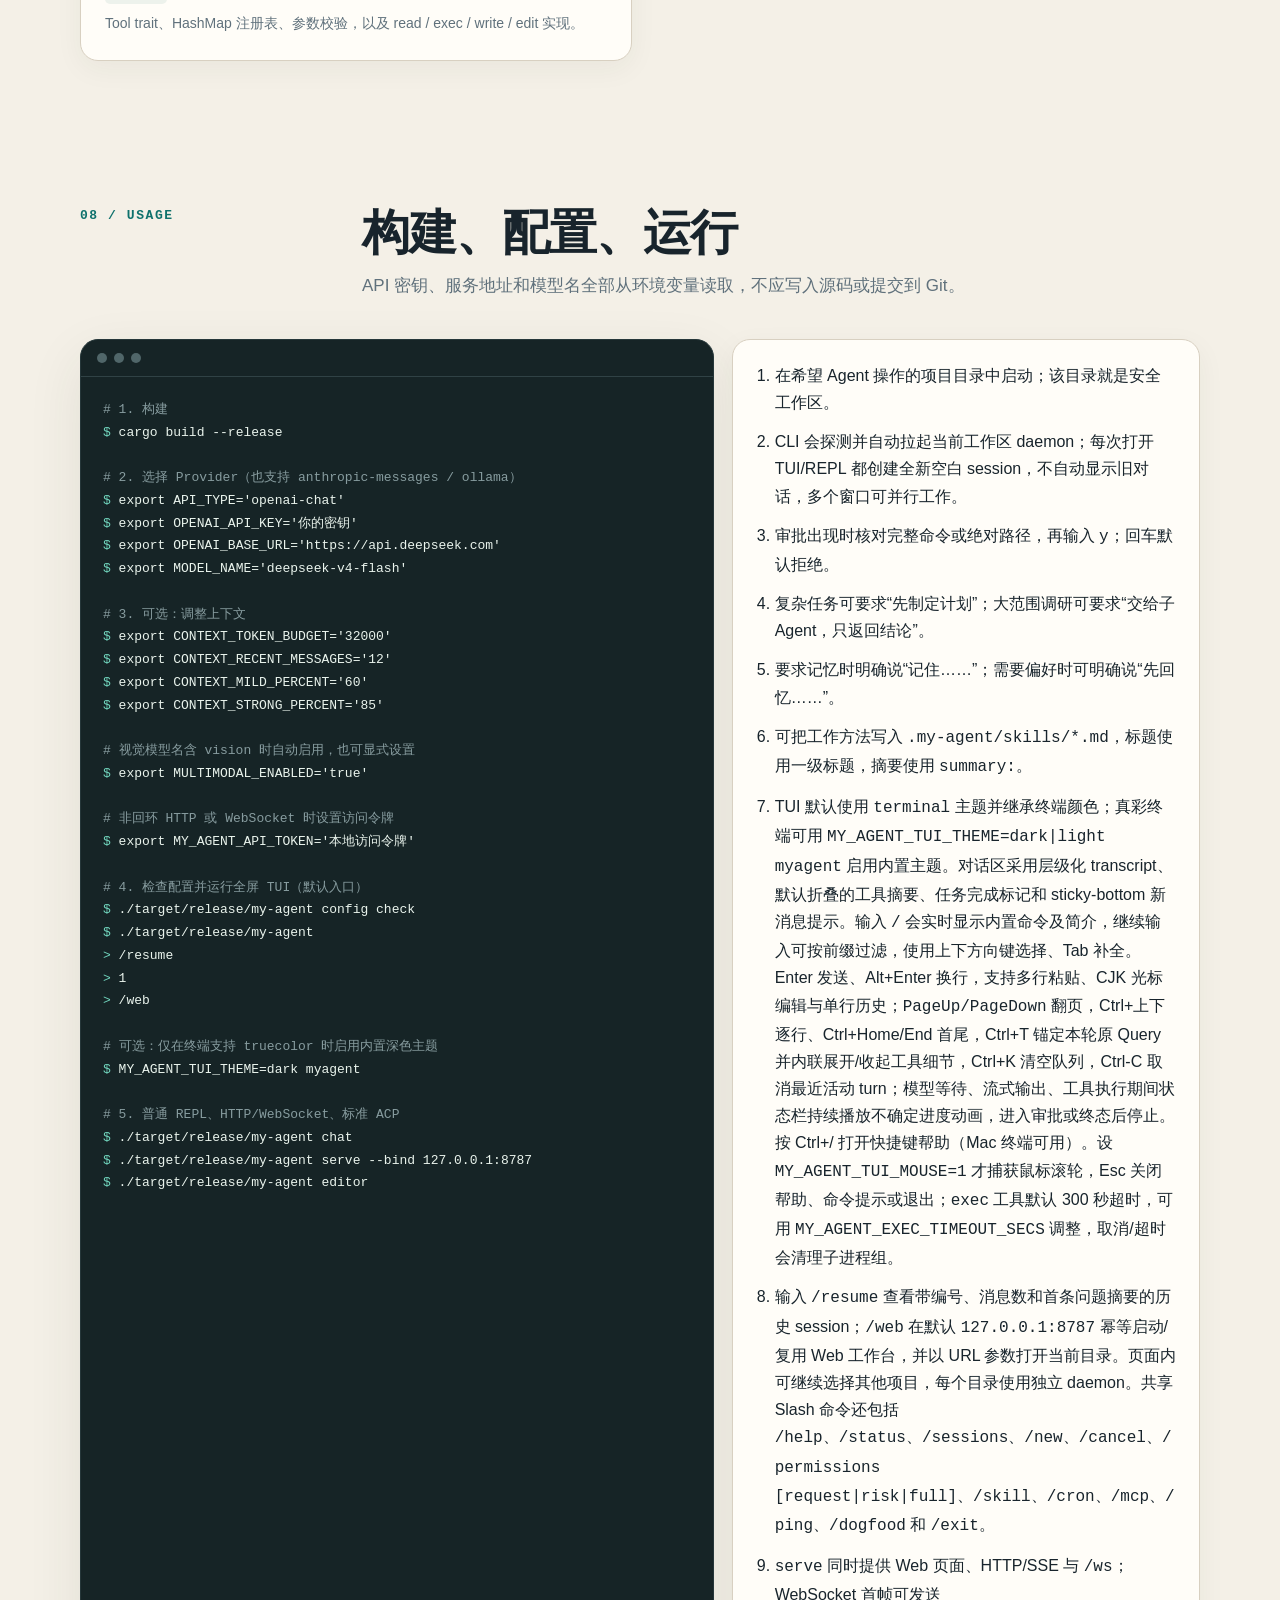
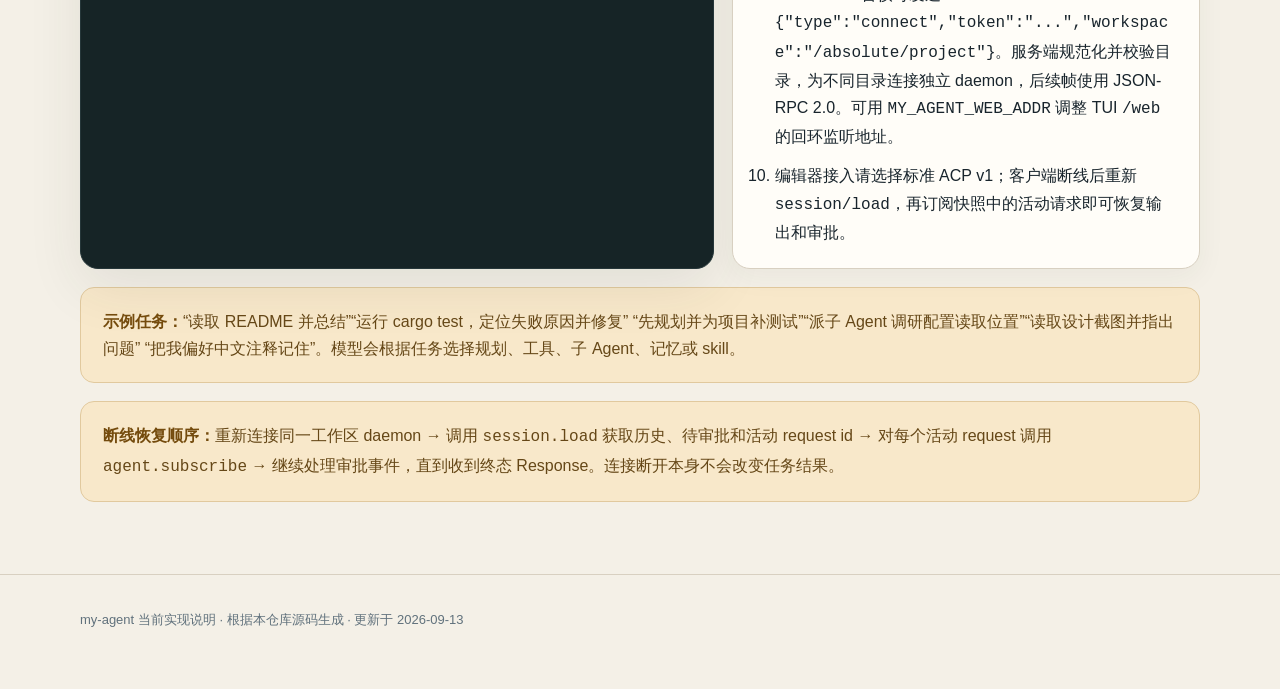
==== commit 947a6ff0: "feat: stream model thinking in web console" ====
--- a/docs/agent-system.html
+++ b/docs/agent-system.html
@@ -642,7 +642,7 @@
         <article class="panel status-card">
           <span class="badge done">已实现</span>
           <h3>Web Agent 工作台</h3>
-          <p>默认首页专注 Agent 开发，可浏览并选择本地工作目录、新建或继续任务，按 WebSocket 流式查看安全解析的 Markdown 响应并处理审批/取消；工具调用与输出默认折叠，Session 与完整 LM/工具时间线位于独立查看页，历史列表按日期分组并支持折叠展开，详情按页加载并可继续读取，超大记录会显示截断提示。</p>
+          <p>默认首页专注 Agent 开发，可浏览并选择本地工作目录、新建或继续任务，按 WebSocket 实时查看模型思考与正文增量；思考结束后自动折叠，正文安全解析 Markdown（含表格）并处理审批/取消；工具调用与输出默认折叠，Session 与完整 LM/工具时间线位于独立查看页，历史列表按日期分组并支持折叠展开，详情按页加载并可继续读取，超大记录会显示截断提示。</p>
         </article>
         <article class="panel status-card">
           <span class="badge done">已实现</span>
@@ -746,7 +746,7 @@
           <div class="step-no">06</div>
           <div class="step-body">
             <h3>流式调用模型</h3>
-            <p>Provider 分别适配 OpenAI Chat Completions、Anthropic Messages 与 Ollama，将 SSE/NDJSON 归一为严格生命周期事件；唯一 canonical assembler 负责工具参数重组与 fail-closed。</p>
+            <p>Provider 分别适配 OpenAI Chat Completions、Anthropic Messages 与 Ollama，将 SSE/NDJSON 的思考增量、正文增量和工具事件统一透传；唯一 canonical assembler 负责工具参数重组与 fail-closed。</p>
             <div class="branch">
               <div class="branch-text"><strong>纯文本</strong><br>模型认为任务完成，转到第 11 步。</div>
               <div class="branch-tools"><strong>工具调用</strong><br>进入参数、安全和执行链路。</div>
@@ -793,7 +793,7 @@
           <div class="step-no">12</div>
           <div class="step-body">
             <h3>同一事件流投影到入口</h3>
-            <p>TUI/CLI 在终端绘制或打印流式文本，HTTP 转成 OpenAI SSE，WebSocket 转发双工 JSON-RPC，ACP 输出标准 SessionNotification/Permission 请求；最终 Response 到达后释放 turn 锁。断线可通过 <code>session.load</code> + <code>agent.subscribe</code> 恢复，Ctrl-C 仅发送取消请求。</p>
+            <p>TUI/CLI 在终端绘制或打印流式文本，HTTP 转成 OpenAI SSE，WebSocket 转发双工 JSON-RPC（含思考与正文增量），ACP 输出标准 SessionNotification/Permission 请求；最终 Response 到达后释放 turn 锁。断线可通过 <code>session.load</code> + <code>agent.subscribe</code> 恢复，Ctrl-C 仅发送取消请求。</p>
           </div>
         </article>
       </div>
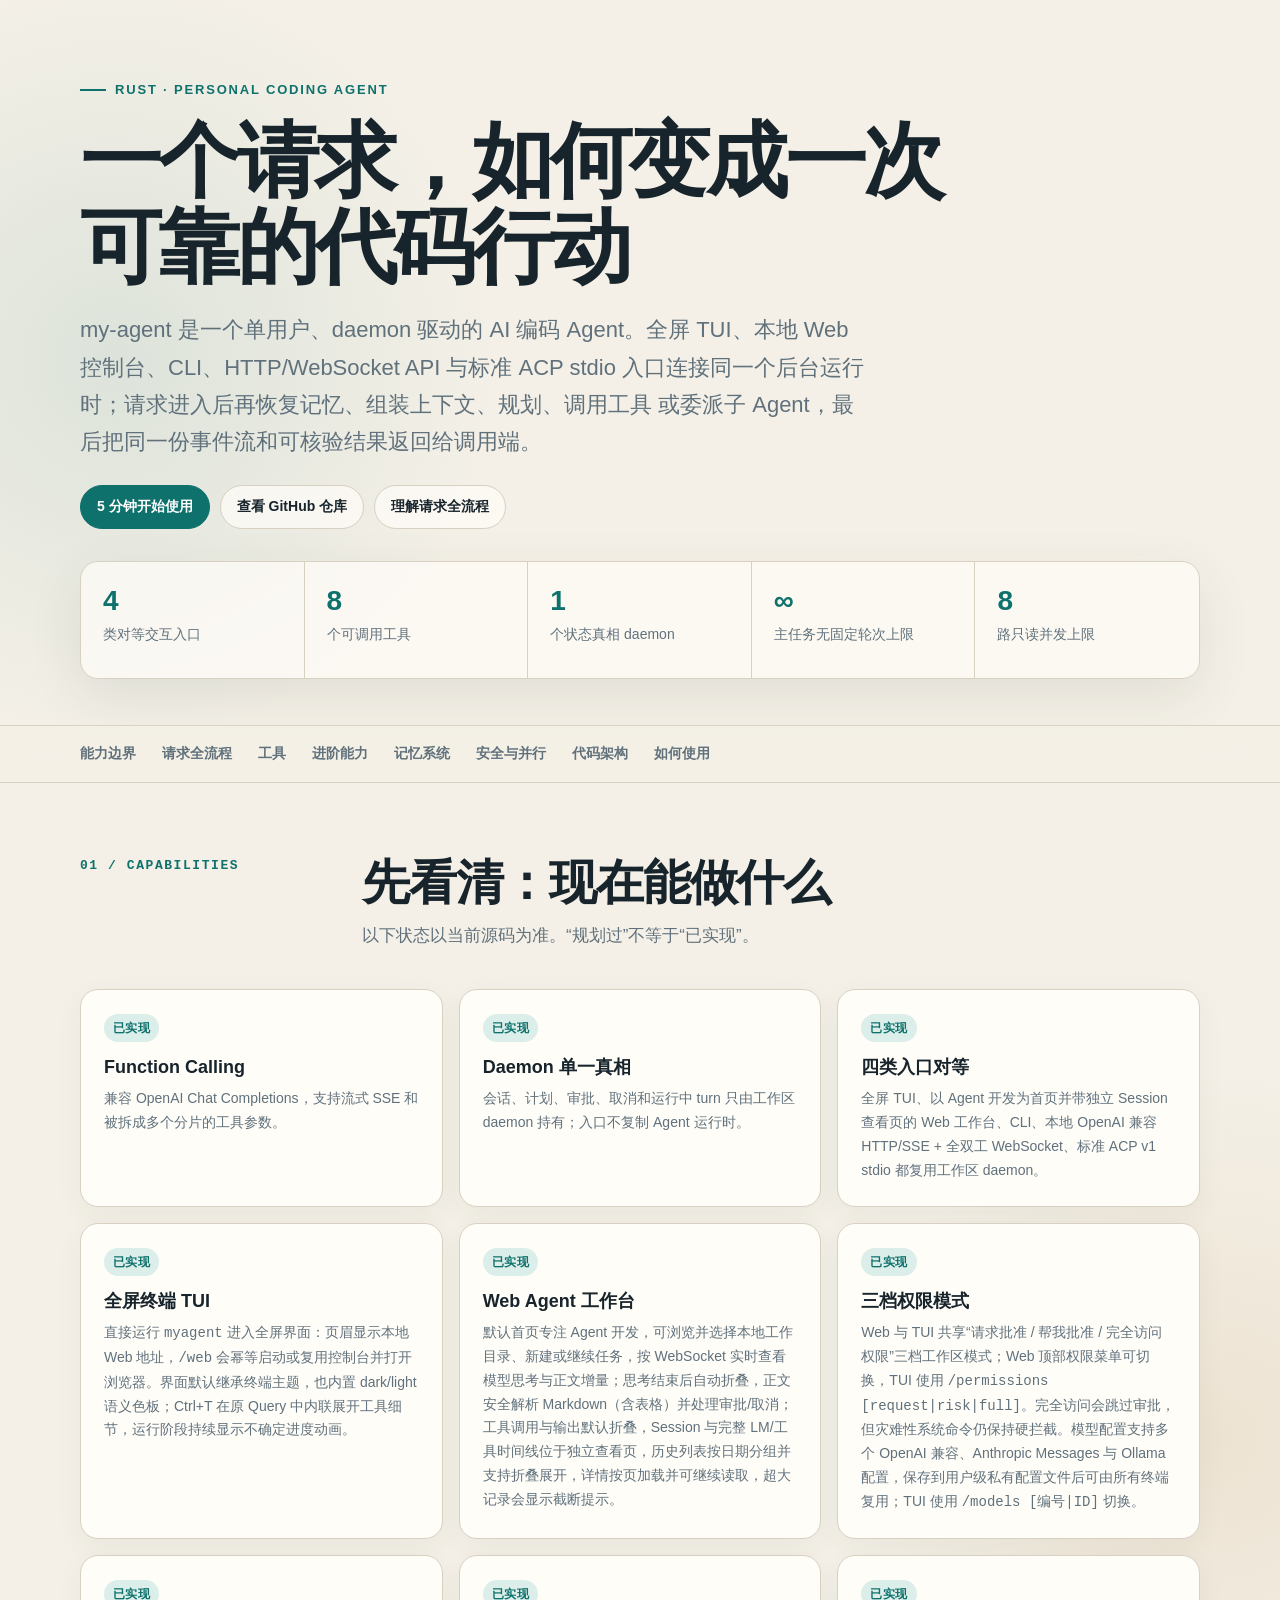
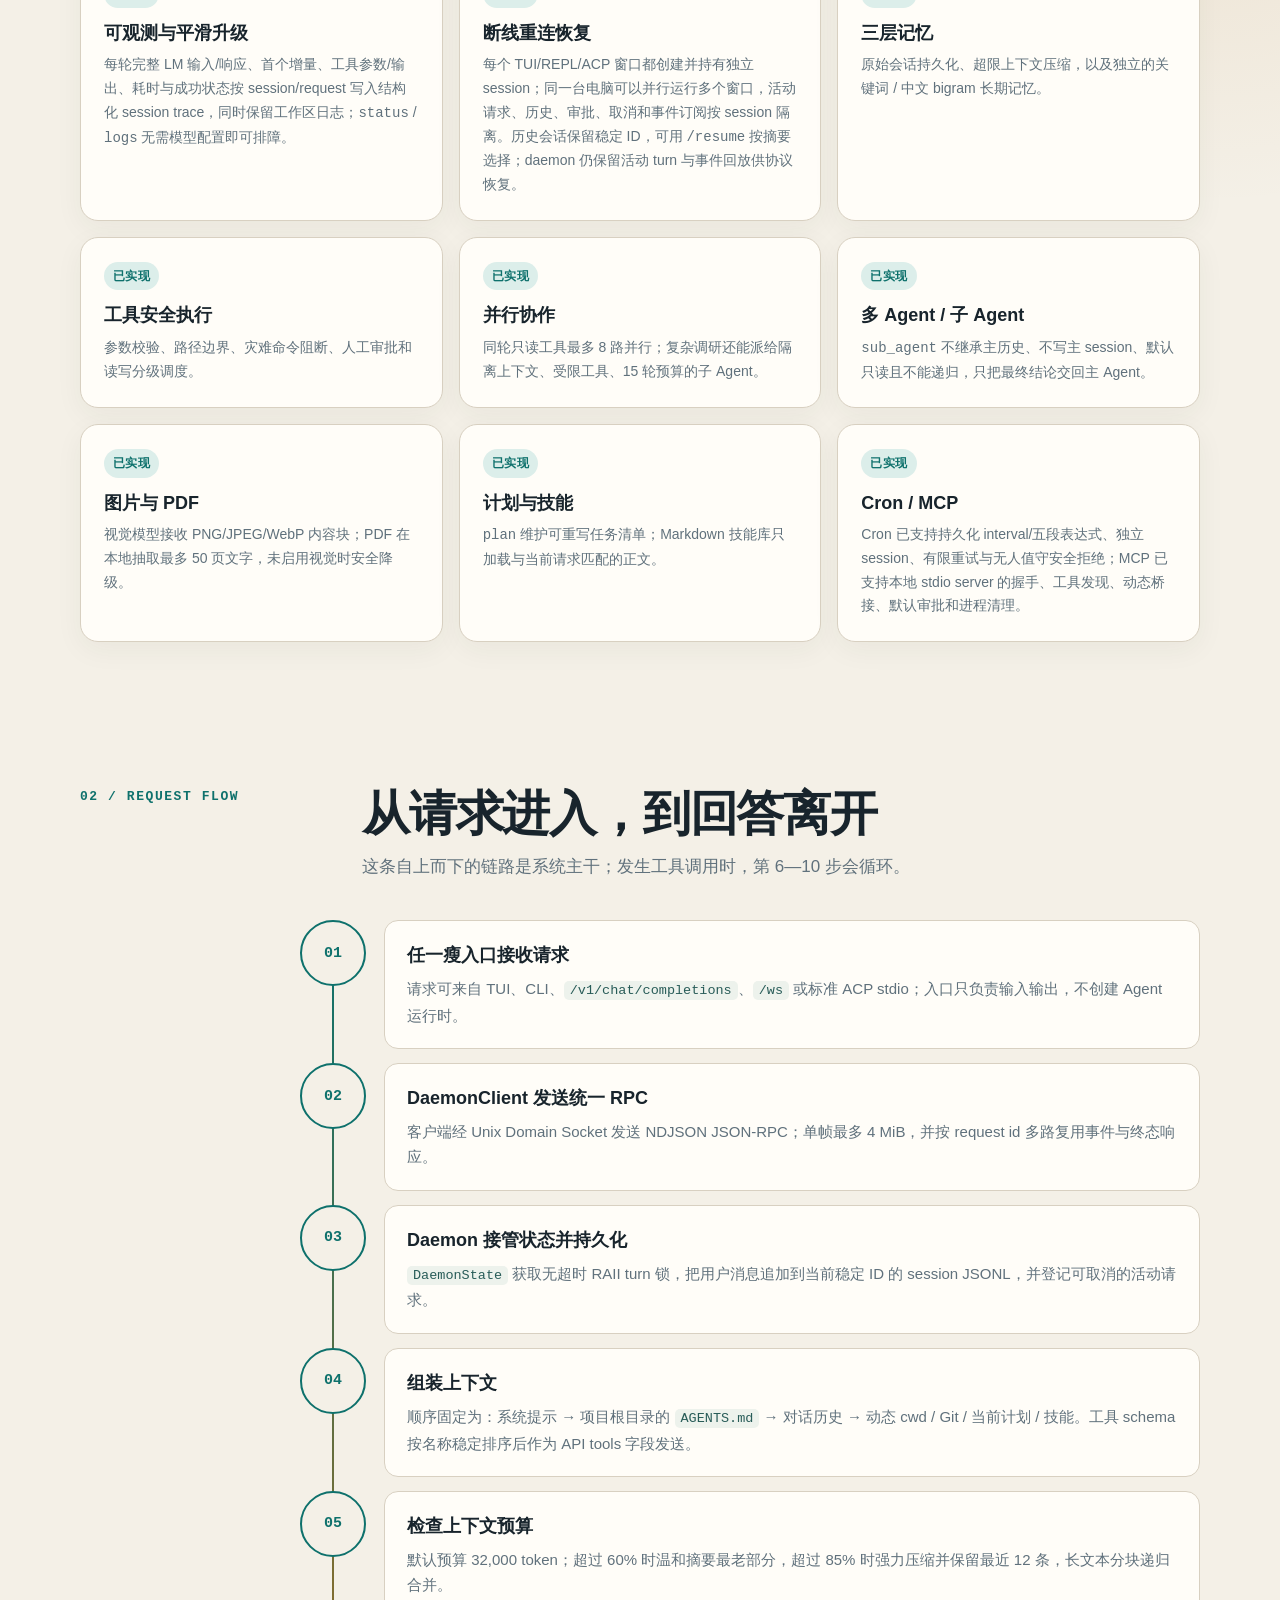
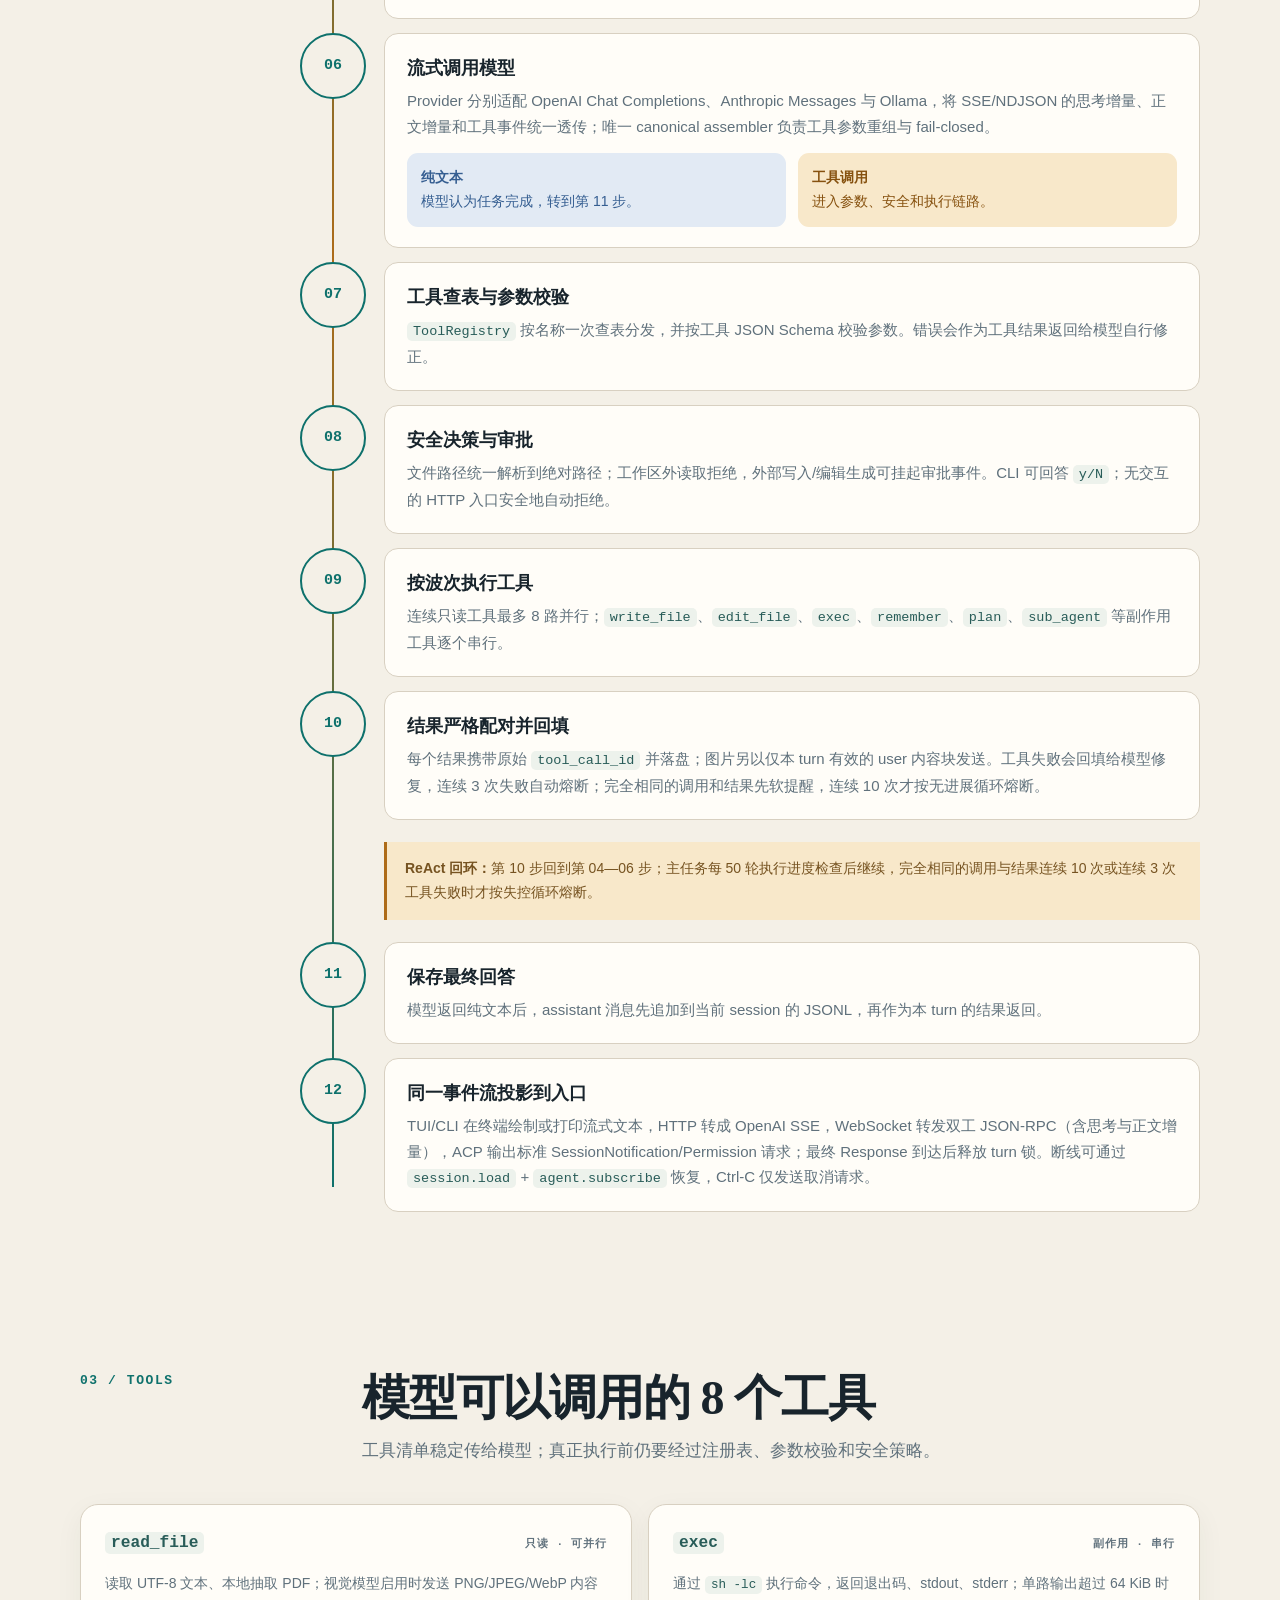
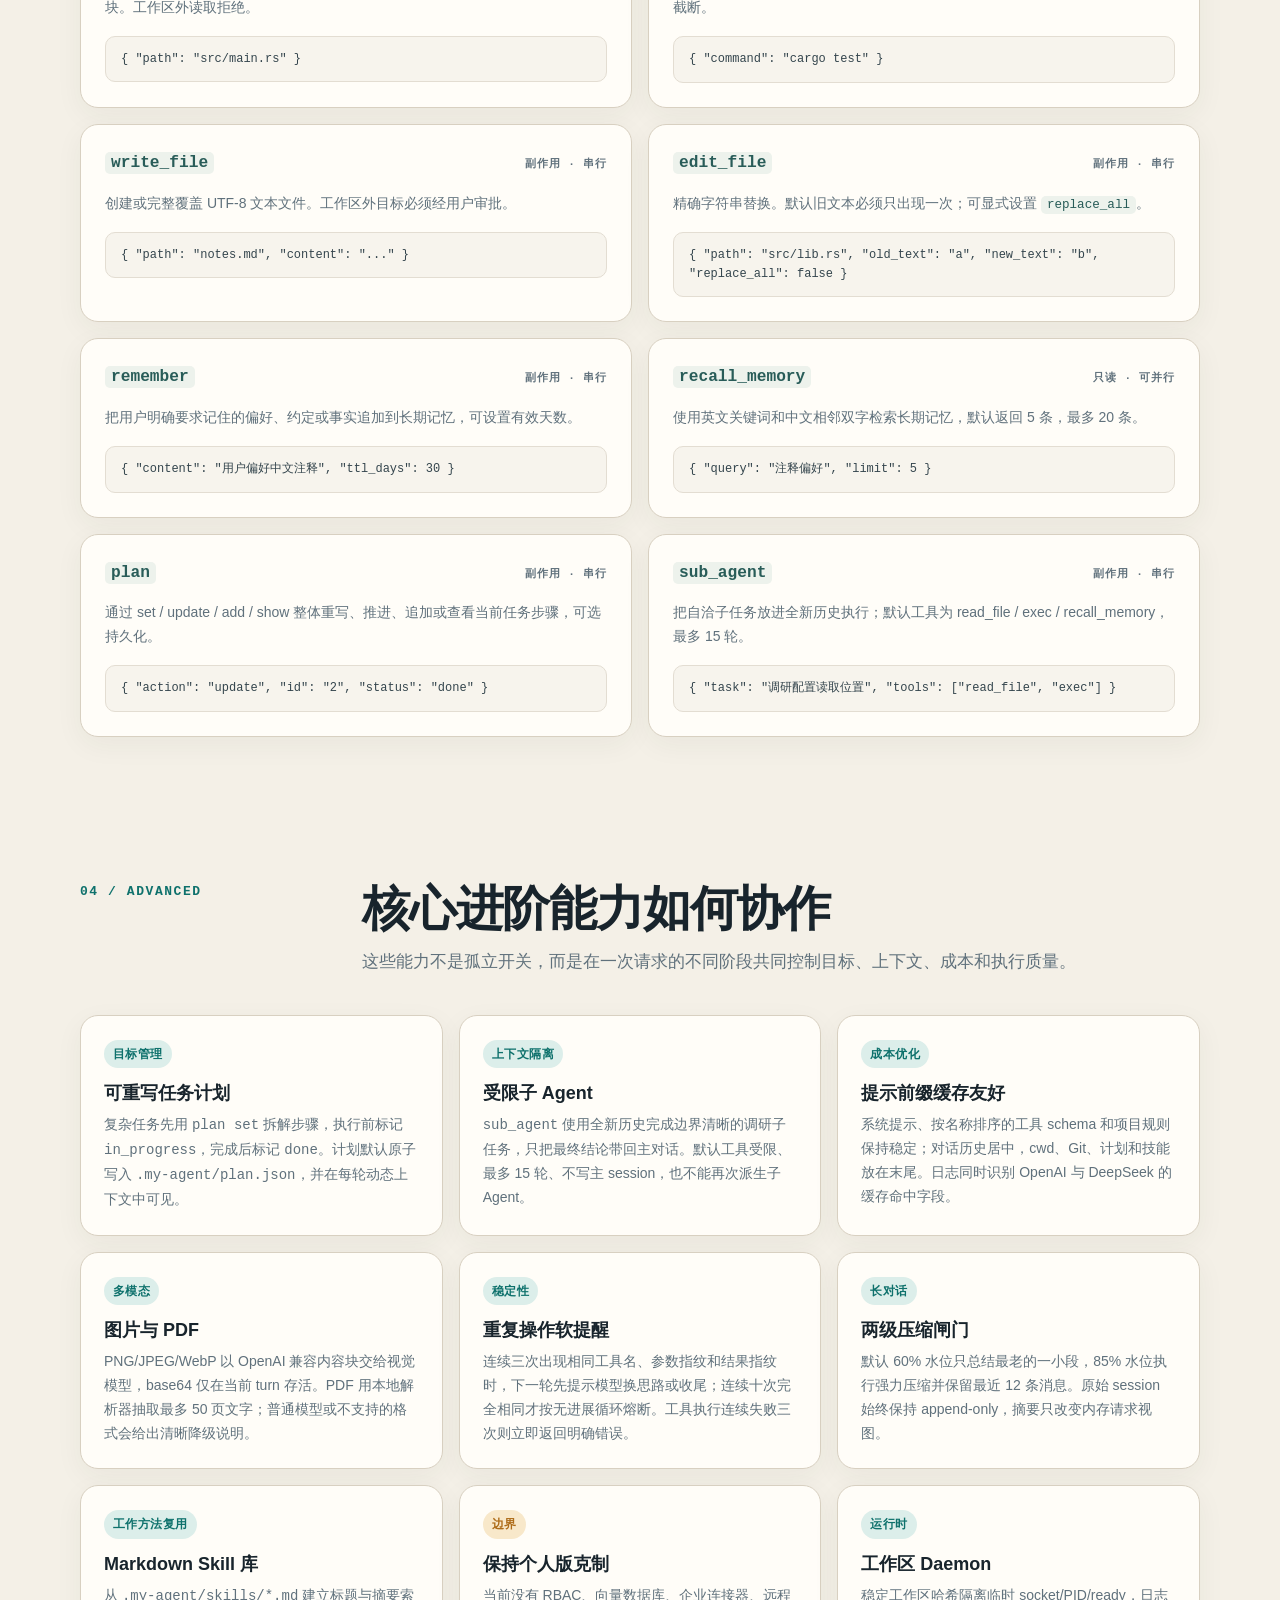
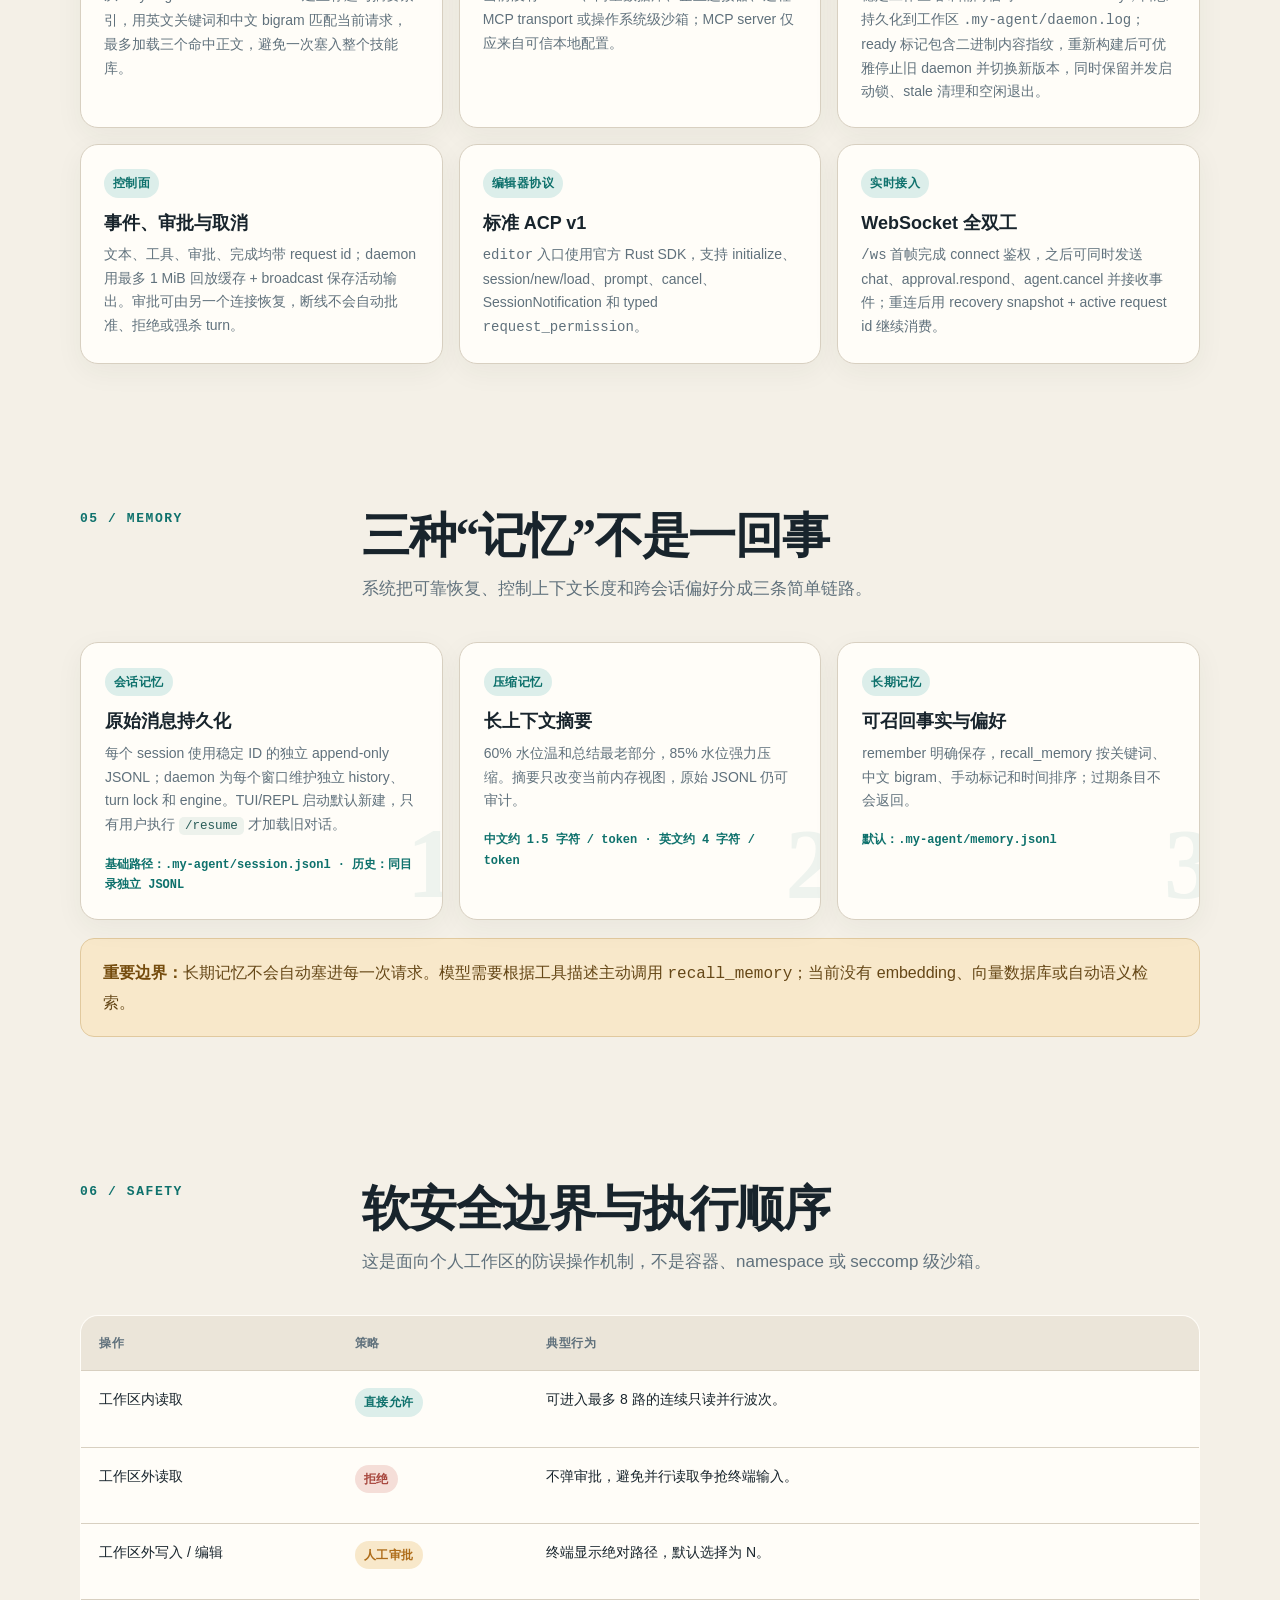
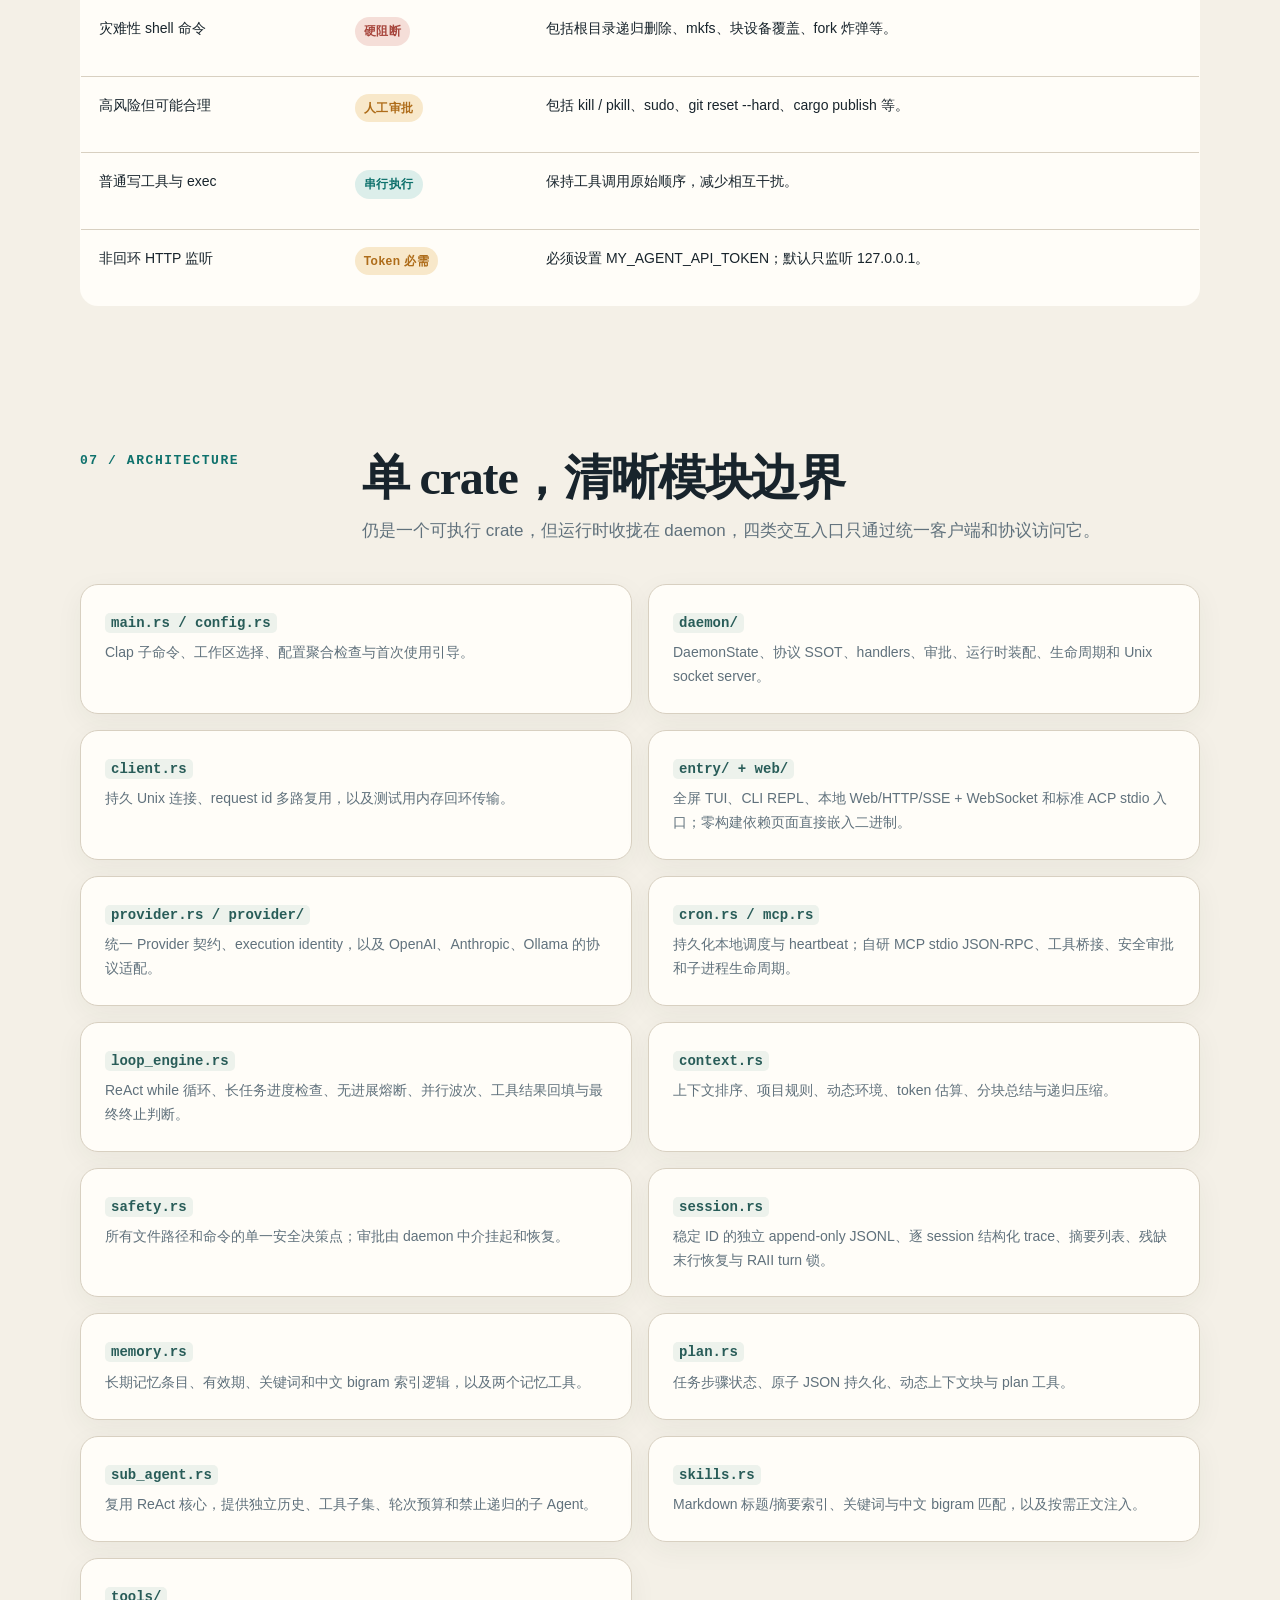
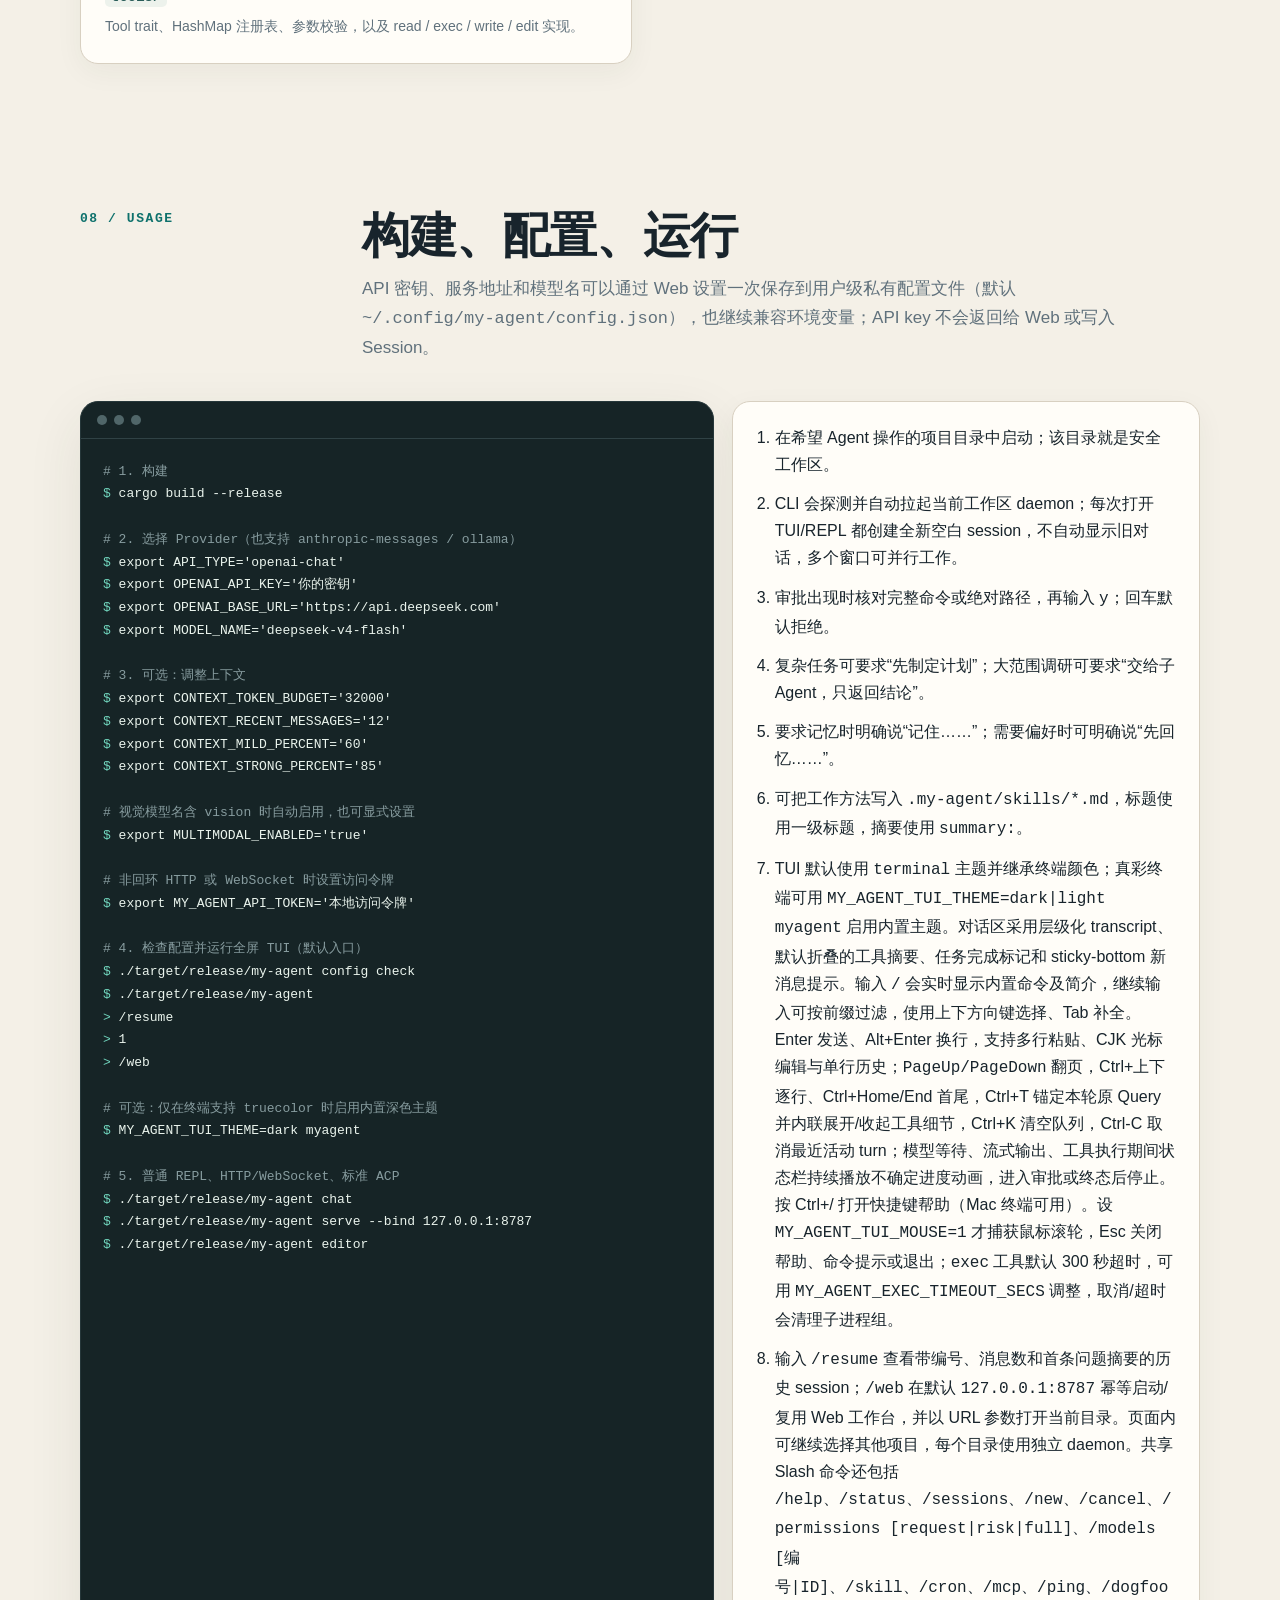
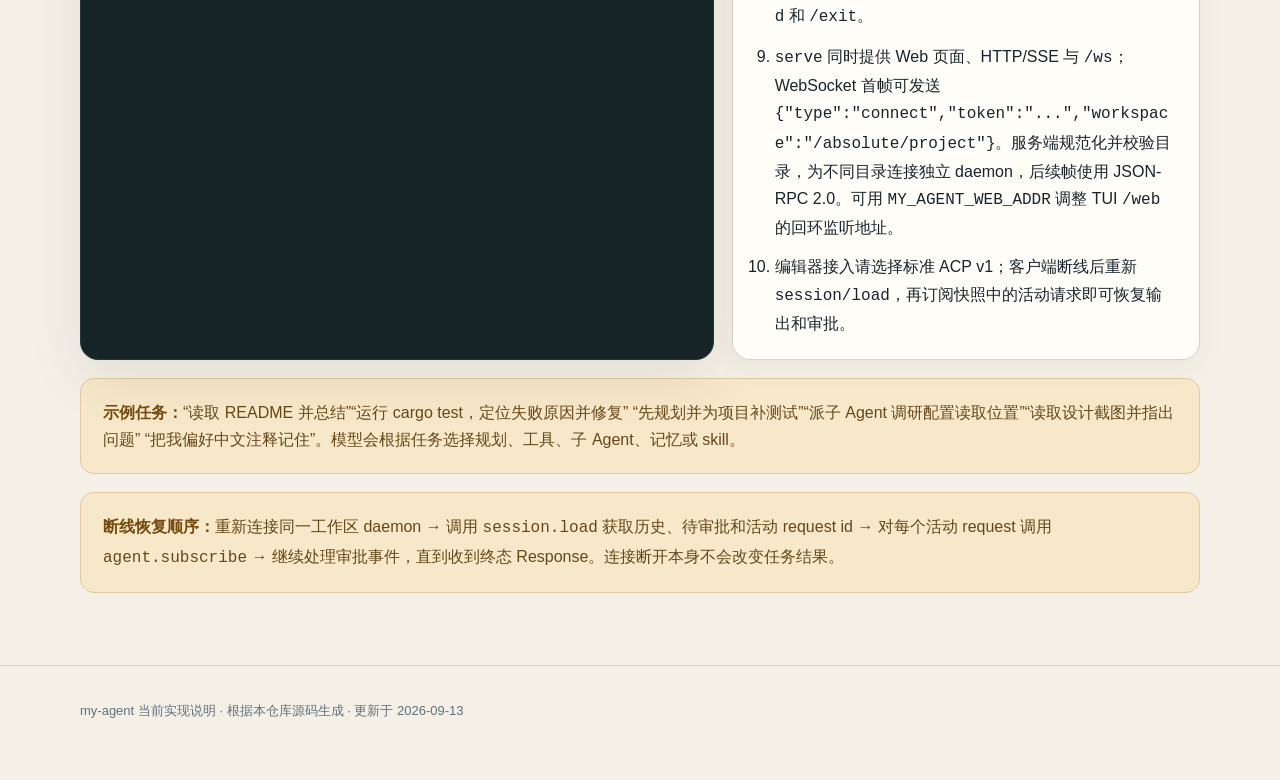
==== commit dd0ea490: "feat: add global model configuration and switching" ====
--- a/docs/agent-system.html
+++ b/docs/agent-system.html
@@ -647,7 +647,7 @@
         <article class="panel status-card">
           <span class="badge done">已实现</span>
           <h3>三档权限模式</h3>
-          <p>Web 与 TUI 共享“请求批准 / 帮我批准 / 完全访问权限”三档工作区模式；Web 顶部权限菜单可切换，TUI 使用 <code>/permissions [request|risk|full]</code>。完全访问会跳过审批，但灾难性系统命令仍保持硬拦截。</p>
+          <p>Web 与 TUI 共享“请求批准 / 帮我批准 / 完全访问权限”三档工作区模式；Web 顶部权限菜单可切换，TUI 使用 <code>/permissions [request|risk|full]</code>。完全访问会跳过审批，但灾难性系统命令仍保持硬拦截。模型配置支持多个 OpenAI 兼容、Anthropic Messages 与 Ollama 配置，保存到用户级私有配置文件后可由所有终端复用；TUI 使用 <code>/models [编号|ID]</code> 切换。</p>
         </article>
         <article class="panel status-card">
           <span class="badge done">已实现</span>
@@ -1013,7 +1013,7 @@
         <div class="section-index">08 / USAGE</div>
         <div>
           <h2>构建、配置、运行</h2>
-          <p class="section-copy">API 密钥、服务地址和模型名全部从环境变量读取，不应写入源码或提交到 Git。</p>
+          <p class="section-copy">API 密钥、服务地址和模型名可以通过 Web 设置一次保存到用户级私有配置文件（默认 <code>~/.config/my-agent/config.json</code>），也继续兼容环境变量；API key 不会返回给 Web 或写入 Session。</p>
         </div>
       </div>
       <div class="run-layout">
@@ -1064,7 +1064,7 @@
             <li>要求记忆时明确说“记住……”；需要偏好时可明确说“先回忆……”。</li>
             <li>可把工作方法写入 <code>.my-agent/skills/*.md</code>，标题使用一级标题，摘要使用 <code>summary:</code>。</li>
             <li>TUI 默认使用 <code>terminal</code> 主题并继承终端颜色；真彩终端可用 <code>MY_AGENT_TUI_THEME=dark|light myagent</code> 启用内置主题。对话区采用层级化 transcript、默认折叠的工具摘要、任务完成标记和 sticky-bottom 新消息提示。输入 <code>/</code> 会实时显示内置命令及简介，继续输入可按前缀过滤，使用上下方向键选择、Tab 补全。Enter 发送、Alt+Enter 换行，支持多行粘贴、CJK 光标编辑与单行历史；<code>PageUp/PageDown</code> 翻页，Ctrl+上下逐行、Ctrl+Home/End 首尾，Ctrl+T 锚定本轮原 Query 并内联展开/收起工具细节，Ctrl+K 清空队列，Ctrl-C 取消最近活动 turn；模型等待、流式输出、工具执行期间状态栏持续播放不确定进度动画，进入审批或终态后停止。按 Ctrl+/ 打开快捷键帮助（Mac 终端可用）。设 <code>MY_AGENT_TUI_MOUSE=1</code> 才捕获鼠标滚轮，Esc 关闭帮助、命令提示或退出；<code>exec</code> 工具默认 300 秒超时，可用 <code>MY_AGENT_EXEC_TIMEOUT_SECS</code> 调整，取消/超时会清理子进程组。</li>
-            <li>输入 <code>/resume</code> 查看带编号、消息数和首条问题摘要的历史 session；<code>/web</code> 在默认 <code>127.0.0.1:8787</code> 幂等启动/复用 Web 工作台，并以 URL 参数打开当前目录。页面内可继续选择其他项目，每个目录使用独立 daemon。共享 Slash 命令还包括 <code>/help</code>、<code>/status</code>、<code>/sessions</code>、<code>/new</code>、<code>/cancel</code>、<code>/permissions [request|risk|full]</code>、<code>/skill</code>、<code>/cron</code>、<code>/mcp</code>、<code>/ping</code>、<code>/dogfood</code> 和 <code>/exit</code>。</li>
+            <li>输入 <code>/resume</code> 查看带编号、消息数和首条问题摘要的历史 session；<code>/web</code> 在默认 <code>127.0.0.1:8787</code> 幂等启动/复用 Web 工作台，并以 URL 参数打开当前目录。页面内可继续选择其他项目，每个目录使用独立 daemon。共享 Slash 命令还包括 <code>/help</code>、<code>/status</code>、<code>/sessions</code>、<code>/new</code>、<code>/cancel</code>、<code>/permissions [request|risk|full]</code>、<code>/models [编号|ID]</code>、<code>/skill</code>、<code>/cron</code>、<code>/mcp</code>、<code>/ping</code>、<code>/dogfood</code> 和 <code>/exit</code>。</li>
             <li><code>serve</code> 同时提供 Web 页面、HTTP/SSE 与 <code>/ws</code>；WebSocket 首帧可发送 <code>{"type":"connect","token":"...","workspace":"/absolute/project"}</code>。服务端规范化并校验目录，为不同目录连接独立 daemon，后续帧使用 JSON-RPC 2.0。可用 <code>MY_AGENT_WEB_ADDR</code> 调整 TUI <code>/web</code> 的回环监听地址。</li>
             <li>编辑器接入请选择标准 ACP v1；客户端断线后重新 <code>session/load</code>，再订阅快照中的活动请求即可恢复输出和审批。</li>
           </ol>
